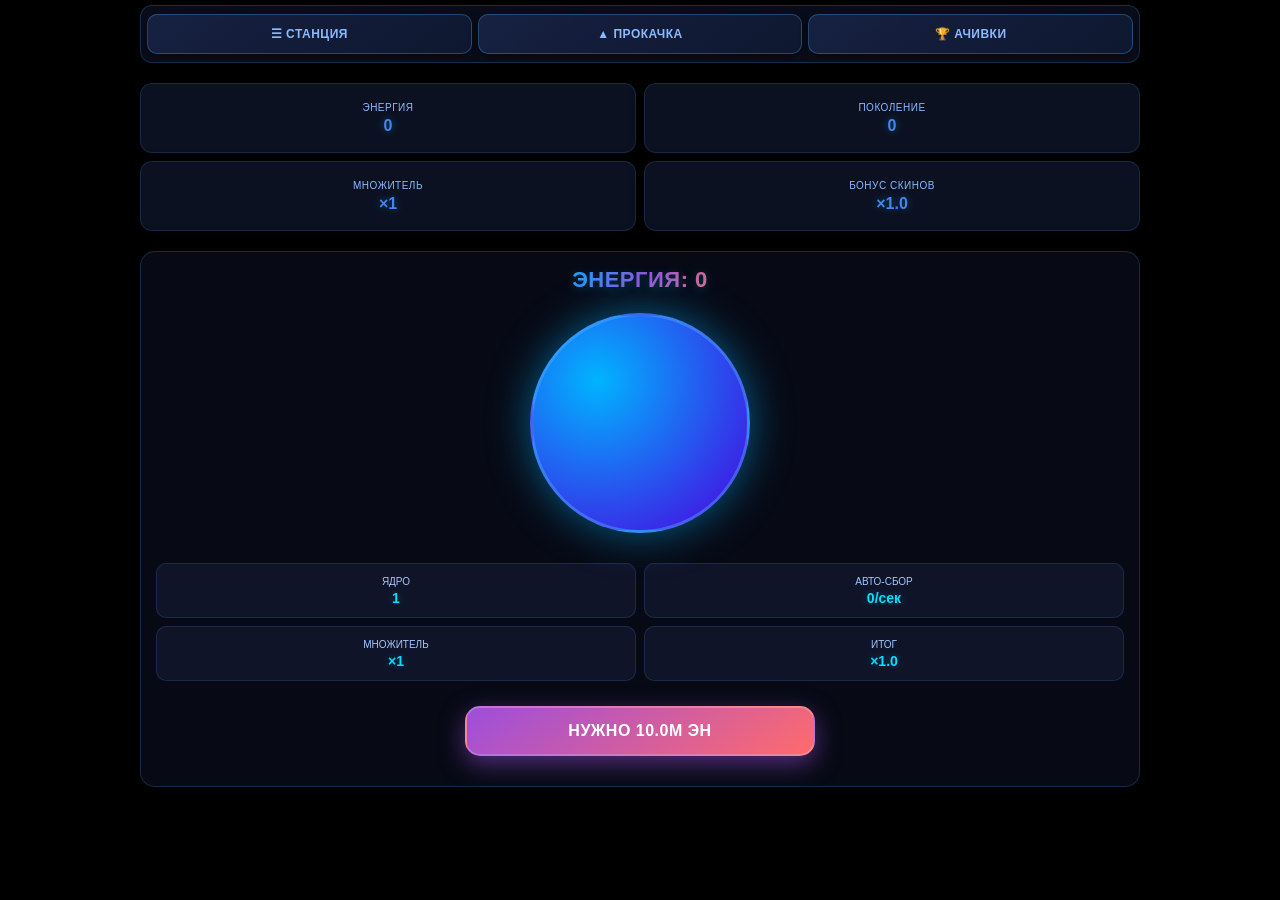
==== index.html @ 8d6eb9c8 "Add files via upload" ====
<!DOCTYPE html>
<html lang="ru">
<head>
<meta charset="UTF-8" />
<meta name="viewport" content="width=device-width, initial-scale=1.0, maximum-scale=1.0, user-scalable=no" />
<title>Let's GO</title>
<style>
*{box-sizing:border-box; -webkit-tap-highlight-color:transparent;}
body{
  margin:0;
  font-family:'Orbitron', -apple-system, BlinkMacSystemFont, 'Segoe UI', Roboto, sans-serif;
  background:#000 url('https://images.wallpaperscraft.ru/image/single/kosmos_zvezdy_tumannost_157030_3840x2400.jpg') center/cover no-repeat fixed;
  color:#fff;
  min-height:100vh;
  display:flex;
  flex-direction:column;
  align-items:center;
  padding:5px;
  transition:background-image 0.8s cubic-bezier(0.4, 0, 0.2, 1);
  overflow-x:hidden;
  touch-action:pan-y;
  font-size:13px;
}
@import url('https://fonts.googleapis.com/css2?family=Orbitron:wght@400;500;600;700;800&display=swap');

.game-container{
  width:100%;
  max-width:1000px;
  display:flex;
  flex-direction:column;
  align-items:center;
  gap:10px;
  position:relative;
  z-index:1;
}

/* Верхняя панель */
.top-bar{
  width:100%;
  display:flex;
  justify-content:space-between;
  padding:8px 3px;
  background:rgba(10,15,30,0.9);
  backdrop-filter:blur(12px);
  border-radius:12px;
  border:1px solid rgba(88, 179, 255, 0.2);
  box-shadow:0 5px 20px rgba(0,0,0,0.5);
  margin-bottom:10px;
}

.astro-btn{
  background:linear-gradient(145deg, rgba(25,35,70,0.9), rgba(15,25,50,0.9));
  border:none;
  color:#8bb9ff;
  padding:8px 15px;
  border-radius:10px;
  cursor:pointer;
  font-weight:600;
  font-size:12px;
  font-family:'Orbitron', sans-serif;
  transition:all 0.3s;
  border:1px solid rgba(88, 179, 255, 0.3);
  box-shadow:0 3px 10px rgba(0,0,0,0.4);
  letter-spacing:0.5px;
  text-transform:uppercase;
  min-height:40px;
  display:flex;
  align-items:center;
  justify-content:center;
  flex:1;
  margin:0 3px;
}

/* Статистика */
.stats-container{
  display:grid;
  grid-template-columns:repeat(2, 1fr);
  gap:8px;
  width:100%;
  margin-bottom:10px;
}

.stat-card{
  background:rgba(15,20,40,0.85);
  backdrop-filter:blur(8px);
  padding:10px;
  border-radius:12px;
  border:1px solid rgba(88, 179, 255, 0.15);
  box-shadow:0 4px 15px rgba(0,0,0,0.4);
  text-align:center;
  min-height:70px;
  display:flex;
  flex-direction:column;
  justify-content:center;
}

.stat-label{
  font-size:10px;
  color:#8bb9ff;
  margin-bottom:4px;
  text-transform:uppercase;
  letter-spacing:0.5px;
  font-weight:500;
}

.stat-value{
  font-size:16px;
  font-weight:800;
  color:#fff;
  font-family:'Orbitron', sans-serif;
  text-shadow:0 0 8px rgba(0,180,255,0.4);
  background:linear-gradient(135deg, #00b4ff, #9d4edd);
  -webkit-background-clip:text;
  -webkit-text-fill-color:transparent;
  background-clip:text;
}

/* Основной игровой блок */
.main-game-area{
  display:flex;
  flex-direction:column;
  align-items:center;
  gap:10px;
  width:100%;
  padding:15px;
  background:rgba(10,15,30,0.7);
  backdrop-filter:blur(15px);
  border-radius:15px;
  border:1px solid rgba(88, 179, 255, 0.2);
  box-shadow:0 8px 30px rgba(0,0,0,0.6);
  margin-bottom:10px;
}

.stellar-energy{
  font-size:clamp(16px, 3vw, 22px);
  font-weight:800;
  background:linear-gradient(135deg, #00b4ff, #9d4edd, #ff6b6b);
  -webkit-background-clip:text;
  -webkit-text-fill-color:transparent;
  background-clip:text;
  text-shadow:0 2px 10px rgba(0,180,255,0.3);
  font-family:'Orbitron', sans-serif;
  letter-spacing:0.5px;
  text-align:center;
  margin:0;
  padding:0 8px;
  word-break:break-word;
}

.nova-core-area{
  position:relative;
  margin:10px 0;
  width:100%;
  display:flex;
  justify-content:center;
}

.nova-core{
  width:min(60vw, 220px);
  height:min(60vw, 220px);
  border-radius:50%;
  background:radial-gradient(circle at 30% 30%, #00b4ff, #4a00e0);
  background-size:cover;
  background-position:center;
  cursor:pointer;
  transition:all 0.15s;
  border:3px solid rgba(88, 179, 255, 0.4);
  box-shadow:0 0 40px rgba(0,180,255,0.5);
  position:relative;
  animation:pulse-glow 3s infinite alternate;
}

.nova-core:active{
  transform:scale(0.95);
  animation:click-pulse 0.2s;
}

@keyframes click-pulse{
  0%{transform:scale(1);}
  50%{transform:scale(0.95);}
  100%{transform:scale(1);}
}

@keyframes pulse-glow{
  0%{box-shadow:0 0 30px rgba(0,180,255,0.5);}
  100%{box-shadow:0 0 50px rgba(157,78,221,0.6);}
}

/* Игровая информация */
.game-info{
  display:grid;
  grid-template-columns:repeat(2, 1fr);
  gap:8px;
  width:100%;
  margin-top:10px;
}

.info-item{
  background:rgba(20,25,50,0.7);
  padding:8px 12px;
  border-radius:10px;
  border:1px solid rgba(88, 179, 255, 0.15);
  text-align:center;
  min-height:55px;
  display:flex;
  flex-direction:column;
  justify-content:center;
}

.info-label{
  font-size:10px;
  color:#a0c8ff;
  margin-bottom:3px;
  white-space:nowrap;
  overflow:hidden;
  text-overflow:ellipsis;
}

.info-value{
  font-size:14px;
  font-weight:700;
  color:#00e0ff;
  font-family:'Orbitron', sans-serif;
  overflow:hidden;
  text-overflow:ellipsis;
  text-shadow:0 0 8px rgba(0,224,255,0.3);
}

/* Кнопка сингулярности */
.singularity-btn{
  background:linear-gradient(145deg, #9d4edd, #ff6b6b);
  color:white;
  border:none;
  padding:12px 20px;
  border-radius:15px;
  font-size:clamp(12px, 2.5vw, 16px);
  font-weight:800;
  cursor:pointer;
  margin:15px auto;
  display:block;
  transition:all 0.4s;
  font-family:'Orbitron', sans-serif;
  letter-spacing:0.5px;
  text-transform:uppercase;
  box-shadow:0 8px 25px rgba(157,78,221,0.5);
  border:2px solid rgba(255,255,255,0.2);
  width:100%;
  max-width:350px;
  min-height:50px;
  position:relative;
  overflow:hidden;
}

/* Панели */
.panel{
  position:fixed;
  top:-100%;
  left:0;
  width:100%;
  height:100vh;
  height:100dvh;
  background:rgba(5,10,25,0.98);
  backdrop-filter:blur(20px);
  transition:top 0.4s cubic-bezier(0.34, 1.56, 0.64, 1);
  padding:60px 10px 15px;
  overflow-y:auto;
  overflow-x:hidden;
  z-index:1000;
  -webkit-overflow-scrolling:touch;
  overscroll-behavior:contain;
}

.panel.active{
  top:0;
}

.close-panel{
  position:fixed;
  top:10px;
  right:10px;
  background:rgba(255,107,107,0.2);
  border:none;
  color:#ff6b6b;
  width:35px;
  height:35px;
  border-radius:50%;
  font-size:20px;
  cursor:pointer;
  transition:all 0.3s;
  border:2px solid rgba(255,107,107,0.3);
  z-index:1001;
  display:flex;
  align-items:center;
  justify-content:center;
}

.panel-tabs{
  display:flex;
  flex-wrap:wrap;
  gap:6px;
  margin-bottom:15px;
  padding-bottom:12px;
  border-bottom:2px solid rgba(88, 179, 255, 0.2);
  justify-content:center;
}

.tab{
  background:rgba(40,50,100,0.8);
  border:none;
  color:#a0c8ff;
  padding:8px 12px;
  border-radius:10px;
  cursor:pointer;
  font-size:11px;
  font-weight:600;
  font-family:'Orbitron', sans-serif;
  transition:all 0.3s;
  border:1px solid rgba(88, 179, 255, 0.2);
  box-shadow:0 2px 8px rgba(0,0,0,0.4);
  letter-spacing:0.5px;
  min-width:100px;
  text-align:center;
  flex:1;
  min-height:35px;
}

.tab.active{
  background:linear-gradient(145deg, #4a00e0, #8e2de2);
  color:#fff;
  box-shadow:0 4px 15px rgba(74,0,224,0.5);
  border-color:rgba(142,45,226,0.6);
}

.tab-content{
  display:none;
}

.tab-content.active{
  display:block;
}

/* Система прокачки */
.upgrades-grid{
  display:grid;
  grid-template-columns:repeat(auto-fill, minmax(140px, 1fr));
  gap:8px;
  padding:10px;
}

.upgrade-btn{
  background:linear-gradient(145deg, rgba(30,40,80,0.9), rgba(20,30,60,0.9));
  border:2px solid rgba(88, 179, 255, 0.25);
  border-radius:12px;
  padding:12px;
  color:#b3d4ff;
  font-family:'Orbitron', sans-serif;
  font-size:11px;
  font-weight:600;
  cursor:pointer;
  transition:all 0.3s;
  box-shadow:0 4px 15px rgba(0,0,0,0.5);
  display:flex;
  flex-direction:column;
  align-items:center;
  gap:4px;
  min-height:90px;
}

.upgrade-value{
  font-size:14px;
  font-weight:800;
  color:#00e0ff;
  text-shadow:0 0 8px rgba(0,224,255,0.4);
}

.upgrade-price{
  font-size:10px;
  color:#ffd166;
  background:rgba(0,0,0,0.3);
  padding:3px 8px;
  border-radius:12px;
  border:1px solid rgba(255,209,102,0.3);
  text-align:center;
  width:100%;
}

.upgrade-name{
  font-size:9px;
  opacity:0.8;
  text-align:center;
  line-height:1.2;
}

/* Магазин */
.shop-tabs{
  display:flex;
  gap:6px;
  margin-bottom:15px;
  justify-content:center;
  flex-wrap:wrap;
}

.shop-tab{
  background:rgba(40,30,80,0.8);
  border:none;
  color:#d1a5ff;
  padding:8px 15px;
  border-radius:10px;
  cursor:pointer;
  font-size:11px;
  font-weight:600;
  transition:all 0.3s;
  border:2px solid rgba(157,78,221,0.3);
  min-width:110px;
  text-align:center;
}

.shop-tab.active{
  background:linear-gradient(145deg, #9d4edd, #8e2de2);
  color:#fff;
  border-color:rgba(157,78,221,0.7);
}

.shop-tab-content{
  display:none;
}

.shop-tab-content.active{
  display:block;
}

.shop-container{
  display:grid;
  grid-template-columns:repeat(auto-fill, minmax(140px, 1fr));
  gap:10px;
  padding:10px;
}

/* Карточки скинов - ИСПРАВЛЕНО */
.skin-card{
  background:linear-gradient(145deg, rgba(25,20,50,0.9), rgba(15,10,30,0.9));
  border-radius:12px;
  overflow:hidden;
  transition:all 0.3s;
  border:2px solid rgba(157,78,221,0.3);
  box-shadow:0 4px 15px rgba(0,0,0,0.5);
  position:relative;
  cursor:pointer;
  min-height:150px;
}

.skin-card.owned{
  border:2px solid #4caf50;
  box-shadow:0 0 20px rgba(76,175,80,0.4);
}

.skin-card.available{
  border-color:rgba(0,180,255,0.6);
}

.skin-image{
  width:100%;
  height:85px;
  object-fit:cover;
  border-bottom:2px solid rgba(157,78,221,0.3);
}

.skin-info{
  padding:8px;
  text-align:center;
}

.skin-name{
  font-size:10px;
  font-weight:600;
  color:#e0c3ff;
  margin-bottom:6px;
  min-height:28px;
  display:flex;
  align-items:center;
  justify-content:center;
  line-height:1.2;
}

.skin-price{
  font-size:11px;
  font-weight:bold;
  color:#ffd166;
  background:rgba(0,0,0,0.4);
  padding:4px 10px;
  border-radius:12px;
  display:inline-block;
  border:1px solid rgba(255,209,102,0.3);
}

.skin-owned-badge{
  position:absolute;
  top:6px;
  right:6px;
  background:#4caf50;
  color:white;
  padding:3px 6px;
  border-radius:10px;
  font-size:9px;
  font-weight:bold;
  z-index:2;
}

/* Панель музыки - в меню */
.music-panel{
  background:linear-gradient(145deg, rgba(30,20,70,0.9), rgba(20,15,50,0.9));
  border-radius:20px;
  padding:25px;
  margin:20px auto;
  max-width:500px;
  border:2px solid rgba(88,179,255,0.4);
  box-shadow:0 10px 30px rgba(0,0,0,0.7);
  text-align:center;
}

.music-title{
  font-size:20px;
  font-weight:700;
  background:linear-gradient(135deg, #8bb9ff, #9d4edd);
  -webkit-background-clip:text;
  -webkit-text-fill-color:transparent;
  background-clip:text;
  margin-bottom:20px;
  letter-spacing:1px;
}

.volume-slider{
  width:100%;
  margin:20px 0;
  -webkit-appearance:none;
  background:rgba(0,0,0,0.5);
  height:8px;
  border-radius:4px;
  outline:none;
}

.volume-slider::-webkit-slider-thumb{
  -webkit-appearance:none;
  width:22px;
  height:22px;
  background:#00e0ff;
  border-radius:50%;
  cursor:pointer;
  box-shadow:0 0 15px #00e0ff;
  border:2px solid white;
  transition:0.2s;
}

.volume-slider::-webkit-slider-thumb:hover{
  transform:scale(1.2);
}

.music-controls{
  display:flex;
  gap:12px;
  justify-content:center;
  margin-top:20px;
  flex-wrap:wrap;
}

.music-btn{
  background:rgba(30,40,80,0.9);
  border:none;
  color:white;
  padding:12px 20px;
  border-radius:12px;
  cursor:pointer;
  font-size:13px;
  font-weight:600;
  border:1px solid rgba(255,255,255,0.2);
  transition:0.3s;
  min-width:100px;
}

.music-btn:hover{
  background:#4a00e0;
  transform:translateY(-2px);
  box-shadow:0 5px 15px rgba(74,0,224,0.4);
}

.music-btn.active{
  background:#4caf50;
  box-shadow:0 0 20px rgba(76,175,80,0.5);
}

.current-track{
  color:#a0c8ff;
  font-size:13px;
  margin:15px 0;
  padding:10px;
  background:rgba(0,0,0,0.3);
  border-radius:10px;
}

/* Система ачивок */
.achievements-grid{
  display:grid;
  grid-template-columns:repeat(auto-fill, minmax(150px, 1fr));
  gap:10px;
  padding:10px;
}

.achievement-card{
  background:linear-gradient(145deg, rgba(30,25,60,0.9), rgba(20,15,40,0.9));
  border-radius:12px;
  padding:12px;
  border:2px solid rgba(255,193,7,0.3);
  box-shadow:0 4px 15px rgba(0,0,0,0.5);
  text-align:center;
  position:relative;
  min-height:140px;
}

.achievement-card.unlocked{
  border-color:#ffc107;
  box-shadow:0 0 15px rgba(255,193,7,0.3);
}

.achievement-icon{
  font-size:24px;
  margin-bottom:8px;
  color:#ffc107;
}

.achievement-name{
  font-size:12px;
  font-weight:600;
  color:#ffd166;
  margin-bottom:6px;
}

.achievement-desc{
  font-size:10px;
  color:#b3a8ff;
  margin-bottom:8px;
  line-height:1.3;
}

.achievement-reward{
  font-size:10px;
  color:#81c784;
  font-weight:bold;
  background:rgba(27,50,43,0.5);
  padding:4px 8px;
  border-radius:8px;
  display:inline-block;
}

.achievement-progress{
  width:100%;
  height:4px;
  background:rgba(255,255,255,0.1);
  border-radius:2px;
  margin-top:8px;
  overflow:hidden;
}

.achievement-progress-bar{
  height:100%;
  background:linear-gradient(90deg, #4caf50, #81c784);
  border-radius:2px;
  transition:width 0.5s;
}

/* Меню */
.menu-content{
  max-width:600px;
  margin:0 auto;
  padding:15px;
  text-align:center;
}

.creator-signature{
  font-size:clamp(24px, 5vw, 32px);
  font-weight:900;
  background:linear-gradient(135deg, #00b4ff, #9d4edd, #ff6b6b);
  -webkit-background-clip:text;
  -webkit-text-fill-color:transparent;
  background-clip:text;
  margin-bottom:30px;
  text-shadow:0 0 20px rgba(0,180,255,0.3);
  line-height:1.2;
}

.code-input-container{
  background:rgba(25,35,70,0.8);
  padding:20px;
  border-radius:20px;
  border:2px solid rgba(88, 179, 255, 0.3);
  margin:20px 0;
  box-shadow:0 8px 25px rgba(0,0,0,0.6);
}

.stellar-code-input{
  width:100%;
  padding:12px;
  margin-bottom:15px;
  background:rgba(10,20,40,0.9);
  border:2px solid #00b4ff;
  border-radius:10px;
  color:white;
  font-size:14px;
  font-family:'Orbitron', sans-serif;
  text-align:center;
  letter-spacing:1px;
  transition:all 0.3s;
  min-height:45px;
}

.stellar-code-input:focus{
  outline:none;
  border-color:#9d4edd;
  box-shadow:0 0 20px rgba(157,78,221,0.5);
}

.stellar-activate-btn{
  width:100%;
  padding:14px;
  background:linear-gradient(145deg, #00b4ff, #4a00e0);
  color:white;
  border:none;
  border-radius:10px;
  font-weight:800;
  font-size:14px;
  cursor:pointer;
  transition:all 0.4s;
  font-family:'Orbitron', sans-serif;
  letter-spacing:1px;
  text-transform:uppercase;
  min-height:50px;
}

.stellar-activate-btn:hover{
  transform:translateY(-2px);
  box-shadow:0 10px 25px rgba(0,180,255,0.5);
}

.discord-link{
  display:inline-flex;
  align-items:center;
  justify-content:center;
  gap:10px;
  background:linear-gradient(145deg, #5865F2, #4752c4);
  color:white;
  padding:14px 25px;
  border-radius:15px;
  text-decoration:none;
  font-weight:800;
  font-size:14px;
  margin-top:20px;
  transition:all 0.4s;
  width:100%;
  max-width:300px;
}

.discord-link:hover{
  transform:translateY(-2px) scale(1.02);
  box-shadow:0 10px 30px rgba(88,101,242,0.5);
}

.stellar-message{
  color:#00e0ff;
  font-size:14px;
  margin-top:15px;
  display:none;
  font-weight:600;
  text-shadow:0 0 15px rgba(0,224,255,0.5);
}

/* Эффекты */
.quantum-flare{
  position:absolute;
  font-weight:800;
  font-size:16px;
  animation:quantum-float 1s cubic-bezier(0.4, 0, 0.2, 1) forwards;
  pointer-events:none;
  text-shadow:0 0 15px currentColor;
  font-family:'Orbitron', sans-serif;
  z-index:100;
}

@keyframes quantum-float{
  0%{opacity:1;transform:translateY(0) scale(1);}
  100%{opacity:0;transform:translateY(-50px) scale(0.8);}
}

/* Адаптивность */
@media (max-width: 480px){
  .stats-container{grid-template-columns:1fr;}
  .game-info{grid-template-columns:1fr;}
  .upgrades-grid{grid-template-columns:1fr;}
  .shop-container{grid-template-columns:1fr;}
  .achievements-grid{grid-template-columns:1fr;}
  .music-controls{flex-direction:column;}
  .music-btn{width:100%;}
}
</style>
</head>
<body>

<div class="game-container">
  <!-- Верхняя панель -->
  <div class="top-bar">
    <button class="astro-btn" onclick="toggleStellarMenu()">☰ СТАНЦИЯ</button>
    <button class="astro-btn" onclick="toggleQuantumUpgrades()">▲ ПРОКАЧКА</button>
    <button class="astro-btn" onclick="toggleAchievements()">🏆 АЧИВКИ</button>
  </div>

  <!-- Статистика -->
  <div class="stats-container">
    <div class="stat-card">
      <div class="stat-label">ЭНЕРГИЯ</div>
      <div class="stat-value" id="stellarEnergy">0</div>
    </div>
    <div class="stat-card">
      <div class="stat-label">ПОКОЛЕНИЕ</div>
      <div class="stat-value" id="quantumGeneration">0</div>
    </div>
    <div class="stat-card">
      <div class="stat-label">МНОЖИТЕЛЬ</div>
      <div class="stat-value" id="singularityMulti">×1</div>
    </div>
    <div class="stat-card">
      <div class="stat-label">БОНУС СКИНОВ</div>
      <div class="stat-value" id="skinBonusDisplay">×1.00</div>
    </div>
  </div>

  <!-- Основной игровой блок -->
  <div class="main-game-area">
    <div class="stellar-energy">ЭНЕРГИЯ: <span id="energyDisplay">0</span></div>
    
    <div class="nova-core-area">
      <div class="nova-core" id="novaCore"></div>
    </div>
    
    <div class="game-info">
      <div class="info-item">
        <div class="info-label">ЯДРО</div>
        <div class="info-value" id="corePower">1</div>
      </div>
      <div class="info-item">
        <div class="info-label">АВТО-СБОР</div>
        <div class="info-value" id="autoHarvest">0/сек</div>
      </div>
      <div class="info-item">
        <div class="info-label">МНОЖИТЕЛЬ</div>
        <div class="info-value" id="quantumMulti">×1</div>
      </div>
      <div class="info-item">
        <div class="info-label">ИТОГ</div>
        <div class="info-value" id="totalOutput">×1</div>
      </div>
    </div>
    
    <button class="singularity-btn" id="singularityBtn" onclick="quantumSingularity()">
      СИНГУЛЯРНОСТЬ
    </button>
  </div>
</div>

<!-- Панель меню - БЕЗ ПОДСКАЗОК ПО КОДАМ -->
<div class="panel" id="stellarMenu">
  <button class="close-panel" onclick="toggleStellarMenu()">×</button>
  <div class="menu-content">
    <div class="creator-signature">Let's GO</div>
    
    <!-- МУЗЫКА ИЗ ПАПКИ MUSIC -->
    <div class="music-panel">
      <div class="music-title">🎵 КОСМИЧЕСКАЯ МУЗЫКА</div>
      
      <div style="color:#8bb9ff; margin-bottom:15px; font-size:14px;">ГРОМКОСТЬ</div>
      <input type="range" class="volume-slider" id="volumeSlider" min="0" max="100" value="70">
      
      <div class="current-track" id="currentTrackName">
        🎧 ТРЕК НЕ ВЫБРАН
      </div>
      
      <div class="music-controls">
        <button class="music-btn" onclick="selectMusicTrack(0)">🎵 ТРЕК 1</button>
        <button class="music-btn" onclick="selectMusicTrack(1)">🎵 ТРЕК 2</button>
        <button class="music-btn" onclick="selectMusicTrack(2)">🎵 ТРЕК 3</button>
      </div>
      
      <div class="music-controls">
        <button class="music-btn" onclick="toggleMusic()">⏯️ СТАРТ/ПАУЗА</button>
        <button class="music-btn" onclick="stopMusic()">⏹️ СТОП</button>
      </div>
      
      <div style="margin-top:20px; color:#a0c8ff; font-size:11px;">
        🎧 СТАТУС: <span id="musicOwnedStatus">❌ НЕТ ДОСТУПА</span>
      </div>
      <div id="musicPurchaseBtnContainer" style="margin-top:15px;"></div>
    </div>
    
    <div class="code-input-container">
      <input type="text" class="stellar-code-input" id="stellarCode" placeholder="ВВЕДИТЕ КОД" inputmode="text">
      <button class="stellar-activate-btn" onclick="activateStellarCode()">АКТИВИРОВАТЬ</button>
      <div class="stellar-message" id="stellarMessage"></div>
    </div>
    
    <a href="https://discord.gg/8d2RQHvGhH" target="_blank" class="discord-link">
      <span>🛸</span> DISCORD
    </a>
  </div>
</div>

<!-- Панель прокачки -->
<div class="panel" id="quantumUpgrades">
  <button class="close-panel" onclick="toggleQuantumUpgrades()">×</button>
  
  <div class="panel-tabs">
    <button class="tab active" onclick="openTab('clickTab',this)">⚡ ЯДРО</button>
    <button class="tab" onclick="openTab('autoTab',this)">🌀 АВТО</button>
    <button class="tab" onclick="openTab('multiTab',this)">♾️ МНОЖ</button>
    <button class="tab" onclick="openTab('criticalTab',this)">💥 КРИТ</button>
    <button class="tab" onclick="openTab('energyTab',this)">⚡ ЭНЕРГИЯ</button>
    <button class="tab" onclick="openTab('bonusTab',this)">✨ БОНУС</button>
    <button class="tab" onclick="openTab('shopTab',this)">🛒 МАГАЗИН</button>
  </div>

  <div id="clickTab" class="tab-content active">
    <div class="upgrades-grid" id="clickUpgradesGrid"></div>
  </div>
  
  <div id="autoTab" class="tab-content">
    <div class="upgrades-grid" id="autoUpgradesGrid"></div>
  </div>
  
  <div id="multiTab" class="tab-content">
    <div class="upgrades-grid" id="multiplierGrid"></div>
  </div>
  
  <div id="criticalTab" class="tab-content">
    <div class="upgrades-grid" id="criticalUpgradesGrid"></div>
  </div>
  
  <div id="energyTab" class="tab-content">
    <div class="upgrades-grid" id="energyUpgradesGrid"></div>
  </div>
  
  <div id="bonusTab" class="tab-content">
    <div class="upgrades-grid" id="bonusUpgradesGrid"></div>
  </div>
  
  <div id="shopTab" class="tab-content">
    <div class="shop-tabs">
      <button class="shop-tab active" onclick="openShopTab('skinsTab',this)">🌌 СКИНЫ</button>
      <button class="shop-tab" onclick="openShopTab('backgroundsTab',this)">✨ ФОНЫ</button>
      <button class="shop-tab" onclick="openShopTab('specialSkinsTab',this)">⭐ ЭКСКЛЮЗИВ</button>
    </div>
    
    <div id="skinsTab" class="shop-tab-content active">
      <div class="shop-container" id="skinsGrid"></div>
    </div>
    
    <div id="backgroundsTab" class="shop-tab-content">
      <div class="shop-container" id="backgroundsGrid"></div>
    </div>
    
    <div id="specialSkinsTab" class="shop-tab-content">
      <div class="shop-container" id="specialSkinsGrid"></div>
    </div>
  </div>
</div>

<!-- Панель ачивок -->
<div class="panel" id="achievementsPanel">
  <button class="close-panel" onclick="toggleAchievements()">×</button>
  
  <div style="text-align:center; margin-bottom:30px;">
    <div style="font-size:28px; font-weight:800; background:linear-gradient(135deg, #ffc107, #ff9800); -webkit-background-clip:text; -webkit-text-fill-color:transparent; margin-bottom:10px;">
      🏆 ДОСТИЖЕНИЯ
    </div>
    <div style="margin-top:20px; display:flex; justify-content:center; gap:20px;">
      <div style="background:rgba(255,193,7,0.1); padding:10px 20px; border-radius:15px; border:1px solid rgba(255,193,7,0.3);">
        <div style="font-size:12px; color:#ffd166;">ОТКРЫТО</div>
        <div style="font-size:24px; font-weight:bold; color:#ffc107;" id="achievementsUnlocked">0/35</div>
      </div>
      <div style="background:rgba(0,180,255,0.1); padding:10px 20px; border-radius:15px; border:1px solid rgba(0,180,255,0.3);">
        <div style="font-size:12px; color:#8bb9ff;">БОНУС</div>
        <div style="font-size:24px; font-weight:bold; color:#00b4ff;" id="achievementsBonus">×1.00</div>
      </div>
    </div>
  </div>
  
  <div class="achievements-grid" id="achievementsGrid"></div>
</div>

<script>
// === НАЗВАНИЕ САЙТА: Let's GO ===

// === КОСМИЧЕСКИЕ ПЕРЕМЕННЫЕ ===
let stellarEnergy = 0;
let corePower = 1;
let autoHarvest = 0;
let quantumMulti = 1;
let quantumGeneration = 0;
let singularityMulti = 1;
let skinBonusMulti = 1;
let isMobile = /iPhone|iPad|iPod|Android/i.test(navigator.userAgent);
let totalClicks = 0;
let totalAutoEarned = 0;
let totalTimePlayed = 0;
let highestEnergy = 0;
let skinsPurchased = 0;
let backgroundsPurchased = 0;
let consecutiveClicks = 0;
let lastClickTime = 0;
let specialSkinsPurchased = 0;

// === НОВЫЕ ПЕРЕМЕННЫЕ ===
let criticalChance = 0;
let criticalMultiplier = 1;
let energyRegen = 0;
let clickCombo = 1;
let passiveIncome = 0;
let luckMultiplier = 1;
let rebirthBonus = 0;

// === СЕКРЕТНЫЕ КОДЫ - БЕЗ ПОДСКАЗОК ===
let secretCodes = {
  '1324': { used: false },
  'XaR03': { used: false },
  'free2026': { used: false },
  'GALAXY2026': { used: false },
  'VOID': { used: false },
  'COSMIC': { used: false },
  'NEBULA': { used: false },
  'QUASAR': { used: false }
};

// === ПРОГРЕССИВНАЯ СТОИМОСТЬ REBIRTH ===
function getRebirthCost() {
  return 10000000 * Math.pow(2, quantumGeneration);
}

// === РАСШИРЕННЫЕ МАССИВЫ ПРОКАЧКИ ===
const clickUpgrades = [
  {power:1, price:20, name:"Базовый импульс"},
  {power:5, price:100, name:"Протонный всплеск"},
  {power:10, price:200, name:"Нейтронная волна"},
  {power:25, price:500, name:"Плазменный выброс"},
  {power:50, price:1000, name:"Гравитационный удар"},
  {power:100, price:2000, name:"Сингулярный взрыв"},
  {power:1200, price:24000, name:"Чёрная дыра"},
  {power:4500, price:90000, name:"Квазар"},
  {power:8494, price:169880, name:"Галактический кластер"},
  {power:24000, price:480000, name:"Тёмная материя"},
  {power:70000, price:1400000, name:"Космическая струна"},
  {power:1000000, price:20000000, name:"Большой взрыв"},
  {power:5000000, price:100000000, name:"Мультивселенная I"},
  {power:25000000, price:500000000, name:"Мультивселенная II"},
  {power:100000000, price:2000000000, name:"Мультивселенная III"},
  {power:500000000, price:10000000000, name:"Мультивселенная IV"},
  {power:2500000000, price:50000000000, name:"Мультивселенная V"},
  {power:10000000000, price:200000000000, name:"Мультивселенная VI"},
  {power:50000000000, price:1000000000000, name:"Мультивселенная VII"},
  {power:100000000000, price:2000000000000, name:"Абсолют"}
];

const autoUpgrades = [
  {power:1, price:30, name:"Солнечный парус"},
  {power:5, price:150, name:"Ионный двигатель"},
  {power:10, price:300, name:"Варп-двигатель"},
  {power:20, price:600, name:"Квантовый двигатель"},
  {power:25, price:750, name:"Гравитационный парус"},
  {power:35, price:1050, name:"Термоядерный реактор"},
  {power:50, price:1500, name:"Звёздный двигатель"},
  {power:80, price:2400, name:"Червоточина"},
  {power:230, price:6900, name:"Гипердвигатель"},
  {power:900, price:27000, name:"Пространственный скачок"},
  {power:2300, price:69000, name:"Временная петля"},
  {power:9000, price:270000, name:"Космический портал"},
  {power:14000, price:420000, name:"Мультиверсальный мост"},
  {power:40900, price:1227000, name:"Сингулярный двигатель"},
  {power:100000, price:3000000, name:"Абсолютный двигатель"},
  {power:500000, price:15000000, name:"Галактический сборщик"},
  {power:2500000, price:75000000, name:"Туманный коллектор"},
  {power:10000000, price:300000000, name:"Звёздный жнец"},
  {power:50000000, price:1500000000, name:"Космический пожиратель"},
  {power:250000000, price:7500000000, name:"Черная дыра"},
  {power:1000000000, price:30000000000, name:"Квазар"},
  {power:5000000000, price:150000000000, name:"Пульсар"},
  {power:25000000000, price:750000000000, name:"Мультивселенная"},
  {power:100000000000, price:3000000000000, name:"Великий сбор"},
  {power:500000000000, price:15000000000000, name:"Абсолютный сбор"}
];

const multiplierUpgrades = [
  {value:1.2, basePrice:1000, name:"×1.2"},
  {value:2, basePrice:5000, name:"×2"},
  {value:5, basePrice:25000, name:"×5"},
  {value:20, basePrice:100000, name:"×20"},
  {value:100, basePrice:500000, name:"×100"},
  {value:500, basePrice:2500000, name:"×500"},
  {value:2500, basePrice:12500000, name:"×2500"},
  {value:10000, basePrice:62500000, name:"×10000"},
  {value:100000, basePrice:312500000, name:"×100000"},
  {value:1000000, basePrice:1562500000, name:"×1000000"}
];
let multiplierPurchases = [0,0,0,0,0,0,0,0,0,0];

function getMultiplierPrice(index) {
  return multiplierUpgrades[index].basePrice * Math.pow(2, multiplierPurchases[index]);
}

const criticalUpgrades = [
  {chance:1, multiplier:2, price:5000, name:"Базовый крит"},
  {chance:2, multiplier:2, price:25000, name:"Улучшенный крит"},
  {chance:3, multiplier:3, price:100000, name:"Мощный крит"},
  {chance:5, multiplier:3, price:500000, name:"Смертельный крит"},
  {chance:8, multiplier:4, price:2500000, name:"Сингулярный крит"},
  {chance:12, multiplier:5, price:12500000, name:"Квантовый крит"},
  {chance:18, multiplier:6, price:62500000, name:"Галактический крит"},
  {chance:25, multiplier:8, price:312500000, name:"Мультиверсальный крит"},
  {chance:35, multiplier:10, price:1562500000, name:"Абсолютный крит"},
  {chance:50, multiplier:15, price:7812500000, name:"Божественный крит"}
];

const energyUpgrades = [
  {regen:1, price:2000, name:"Солнечная батарея"},
  {regen:2, price:10000, name:"Термоядерный реактор"},
  {regen:5, price:50000, name:"Квантовый накопитель"},
  {regen:10, price:250000, name:"Звёздный генератор"},
  {regen:25, price:1250000, name:"Плазменный сердечник"},
  {regen:50, price:6250000, name:"Галактический реактор"},
  {regen:100, price:31250000, name:"Сингулярный двигатель"},
  {regen:250, price:156250000, name:"Черная дыра"},
  {regen:500, price:781250000, name:"Квазар"},
  {regen:1000, price:3906250000, name:"Большой взрыв"}
];

const bonusUpgrades = [
  {type:'combo', value:0.1, price:10000, name:"Комбо-таймер"},
  {type:'luck', value:0.1, price:50000, name:"Удача"},
  {type:'passive', value:0.5, price:250000, name:"Пассивный доход"},
  {type:'rebirth', value:0.1, price:1000000, name:"Бонус перерождения"},
  {type:'combo', value:0.2, price:5000000, name:"Супер-комбо"},
  {type:'luck', value:0.2, price:25000000, name:"Удача II"},
  {type:'passive', value:1, price:125000000, name:"Пассивный доход II"},
  {type:'rebirth', value:0.2, price:625000000, name:"Бонус перерождения II"},
  {type:'combo', value:0.5, price:3125000000, name:"Комбо-легенда"},
  {type:'luck', value:0.5, price:15625000000, name:"Удача III"}
];

// === СКИНЫ - ИСПРАВЛЕНЫ И ДОБАВЛЕНЫ НОВЫЕ ===
const originalSkins = [
  {name:'Туманность Андромеды',price:500,url:'https://wallpaper.forfun.com/fetch/8d/8dbdaf8bd40e873ddb331cad3c246db3.jpeg'},
  {name:'Облако Сингулярности',price:1200,url:'https://media.istockphoto.com/id/1498666644/ru/%D1%84%D0%BE%D1%82%D0%BE/%D0%BE%D0%B1%D0%BB%D0%B0%D0%BA%D0%B0-%D1%87%D0%B5%D1%80%D0%BD%D0%BE%D0%B9-%D0%B4%D1%8B%D1%80%D1%8B-%D0%B2%D1%8B%D1%81%D0%BE%D0%BA%D0%BE%D0%BA%D0%B0%D1%87%D0%B5%D1%81%D1%82%D0%B2%D0%B5%D0%BD%D0%BD%D1%8B%D0%B9-%D1%80%D0%B5%D0%BD%D0%B4%D0%B5%D1%80%D0%B8%D0%BD%D0%B3.jpg'},
  {name:'Квантовый Разлом',price:2500,url:'https://encrypted-tbn0.gstatic.com/images?q=tbn:ANd9GcS0TgYQy6Kacnqz2eG4Kzpb5s3Ih73QeAYi8Q&s'},
  {name:'Эхо Вселенной',price:4000,url:'https://images.steamusercontent.com/ugc/1675869057985981771/EC21624F70B718E5406F4748BD3DFC1EE4309CB7/'},
  {name:'Череп Пустоты',price:8000,url:'https://img.freepik.com/premium-vector/illustration-white-skull-black-background-skull-tattoos-illustration-scarf_15870-787.jpg'},
  {name:'Крик Бездны',price:12000,url:'https://img.freepik.com/premium-vector/screaming-skull-vector-black-background_248052-86.jpg'},
  {name:'Тетрадь Смерти',price:20000,url:'https://img.goodfon.ru/wallpaper/big/c/e3/death-note-tetrad-smerti-2436.webp'},
  {name:'Астральный Символ',price:35000,url:'https://i.pinimg.com/736x/b9/30/ba/b930ba00009244ce23891e5c42e699e9.jpg'},
  {name:'Галактический Разряд',price:80000,url:'https://klike.net/uploads/posts/2022-07/1657778940_37.jpg'},
  {name:'Молниеносный Импульс',price:100000,url:'https://zefirka.club/uploads/posts/2023-01/thumbs/1673691446_24-zefirka-club-p-molniya-makvin-na-avu-35.jpg'},
  {name:'Красный Гигант',price:150000,url:'https://cdn.pixabay.com/photo/2017/01/18/16/46/hollywood-1990326_1280.jpg'},
  {name:'Голубой Сверхгигант',price:300000,url:'https://cdn.pixabay.com/photo/2011/12/14/12/21/orion-nebula-11107_1280.jpg'},
  {name:'Пульсар',price:500000,url:'https://cdn.pixabay.com/photo/2017/08/30/01/05/milky-way-2695569_1280.jpg'},
  {name:'Магнетар',price:750000,url:'https://cdn.pixabay.com/photo/2016/11/29/05/45/astronomy-1867616_1280.jpg'},
  {name:'Квазар',price:1000000,url:'https://cdn.pixabay.com/photo/2017/09/12/11/56/universe-2742113_1280.jpg'}
];

const specialSkins = [
  {name:'Пламя Феникса',price:250000,url:'https://cdn.pixabay.com/photo/2016/11/29/05/45/astronomy-1867616_1280.jpg'},
  {name:'Ледяной Кристалл',price:500000,url:'https://cdn.pixabay.com/photo/2017/08/30/01/05/milky-way-2695569_1280.jpg'},
  {name:'Золотая Галактика',price:1000000,url:'https://cdn.pixabay.com/photo/2016/10/20/18/35/earth-1756274_1280.jpg'},
  {name:'Кровавая Луна',price:2500000,url:'https://cdn.pixabay.com/photo/2011/12/14/12/21/orion-nebula-11107_1280.jpg'},
  {name:'Божественный Щит',price:10000000,url:'https://cdn.pixabay.com/photo/2017/09/12/11/56/universe-2742113_1280.jpg'},
  {name:'Сверхновая',price:25000000,url:'https://cdn.pixabay.com/photo/2016/11/22/23/44/buildings-1851246_1280.jpg'},
  {name:'Космический Феникс',price:50000000,url:'https://cdn.pixabay.com/photo/2017/02/09/17/15/abstract-2049565_1280.jpg'},
  {name:'Реформати Легенда',price:100000000,url:'https://cdn.pixabay.com/photo/2018/04/25/09/26/eclipse-3348889_1280.jpg'},
  {name:'Туманность Ориона',price:150000000,url:'https://cdn.pixabay.com/photo/2017/01/18/16/46/hollywood-1990326_1280.jpg'},
  {name:'Андромеда',price:200000000,url:'https://cdn.pixabay.com/photo/2016/10/20/18/35/earth-1756274_1280.jpg'},
  {name:'Млечный Путь',price:250000000,url:'https://cdn.pixabay.com/photo/2017/08/30/01/05/milky-way-2695569_1280.jpg'},
  {name:'Черная Дыра',price:500000000,url:'https://cdn.pixabay.com/photo/2017/09/12/11/56/universe-2742113_1280.jpg'}
];

// === ФОНЫ - ИСПРАВЛЕНЫ И ДОБАВЛЕНЫ НОВЫЕ ===
const backgrounds = [
  {name:'Глубокий Космос',price:800,url:'https://images.wallpaperscraft.ru/image/single/kosmos_zvezdy_tumannost_157030_3840x2400.jpg'},
  {name:'Сингулярность',price:2000,url:'https://server.wallpaperalchemy.com/storage/wallpapers/91/4k-black-hole-minimalistic-wallpaper.png'},
  {name:'Планета Земля',price:3500,url:'https://img3.akspic.ru/crops/1/9/9/5/25991/25991-zemlya-atmosfera-kosmos-prostranstvo-vselennaya-3840x2160.jpg'},
  {name:'Галактический Вихрь',price:5000,url:'https://wallpaper.forfun.com/fetch/60/604f6358cd0a4b83989516f724ed8bea.jpeg'},
  {name:'Туманность Ориона',price:7500,url:'https://images.alphacoders.com/135/1354208.jpeg'},
  {name:'Ледяная Планета',price:10000,url:'https://abrakadabra.fun/uploads/posts/2021-12/1640668539_5-abrakadabra-fun-p-oboi-na-rabochii-stol-planeta-6.png'},
  {name:'Космический Океан',price:15000,url:'https://images.wallpapershq.com/wallpapers/1284/wallpaper_1284_3840x2160.jpg'},
  {name:'Аниме Пейзаж',price:20000,url:'https://sotni.ru/wp-content/uploads/2023/08/anime-peizazh-375.webp'},
  {name:'Аниме Закат',price:25000,url:'https://abrakadabra.fun/uploads/posts/2022-02/1643978194_2-abrakadabra-fun-p-fon-dlya-prevyu-anime-2.jpg'},
  {name:'Тёмный Лес',price:30000,url:'https://img2.akspic.ru/crops/1/1/7/7/97711/97711-les-chernyj_les-priroda-derevo-solnechnyj_svet-3840x2160.jpg'},
  {name:'Красная Туманность',price:40000,url:'https://cdn.pixabay.com/photo/2016/11/29/05/45/astronomy-1867616_1280.jpg'},
  {name:'Синяя Галактика',price:50000,url:'https://cdn.pixabay.com/photo/2017/08/30/01/05/milky-way-2695569_1280.jpg'},
  {name:'Фиолетовый Космос',price:60000,url:'https://cdn.pixabay.com/photo/2016/10/20/18/35/earth-1756274_1280.jpg'},
  {name:'Золотая Туманность',price:80000,url:'https://cdn.pixabay.com/photo/2011/12/14/12/21/orion-nebula-11107_1280.jpg'},
  {name:'Розовая Галактика',price:100000,url:'https://cdn.pixabay.com/photo/2017/09/12/11/56/universe-2742113_1280.jpg'},
  {name:'Изумрудный Космос',price:150000,url:'https://cdn.pixabay.com/photo/2017/01/18/16/46/hollywood-1990326_1280.jpg'},
  {name:'Сапфировая Туманность',price:200000,url:'https://cdn.pixabay.com/photo/2016/11/22/23/44/buildings-1851246_1280.jpg'},
  {name:'Алмазная Галактика',price:300000,url:'https://cdn.pixabay.com/photo/2017/02/09/17/15/abstract-2049565_1280.jpg'},
  {name:'Космический Взрыв',price:500000,url:'https://cdn.pixabay.com/photo/2018/04/25/09/26/eclipse-3348889_1280.jpg'},
  {name:'Рождение Звезды',price:1000000,url:'https://cdn.pixabay.com/photo/2016/11/29/05/45/astronomy-1867616_1280.jpg'}
];

// === АЧИВКИ ===
const achievements = [
  {id:'first_click', name:'Первый шаг', desc:'Совершите первый клик', icon:'👣', condition:()=>totalClicks>=1, reward:{energy:100}, progress:()=>Math.min(totalClicks,1)},
  {id:'click_master', name:'Мастер клика', desc:'100 кликов', icon:'⚡', condition:()=>totalClicks>=100, reward:{multiplier:1.1}, progress:()=>Math.min(totalClicks/100,1)},
  {id:'click_god', name:'Бог клика', desc:'10,000 кликов', icon:'👑', condition:()=>totalClicks>=10000, reward:{multiplier:1.2}, progress:()=>Math.min(totalClicks/10000,1)},
  {id:'click_legend', name:'Легенда клика', desc:'1,000,000 кликов', icon:'🏆', condition:()=>totalClicks>=1000000, reward:{multiplier:1.5, energy:1000000}, progress:()=>Math.min(totalClicks/1000000,1)},
  {id:'click_universe', name:'Властелин кликов', desc:'10,000,000 кликов', icon:'🌌', condition:()=>totalClicks>=10000000, reward:{multiplier:2.0}, progress:()=>Math.min(totalClicks/10000000,1)},
  {id:'click_absolute', name:'Абсолют клика', desc:'100,000,000 кликов', icon:'💫', condition:()=>totalClicks>=100000000, reward:{multiplier:3.0}, progress:()=>Math.min(totalClicks/100000000,1)},
  {id:'energy_beginner', name:'Начинающий', desc:'1,000 энергии', icon:'⭐', condition:()=>highestEnergy>=1000, reward:{energy:500}, progress:()=>Math.min(highestEnergy/1000,1)},
  {id:'energy_pro', name:'Профессионал', desc:'100,000 энергии', icon:'🌟🌟', condition:()=>highestEnergy>=100000, reward:{multiplier:1.1, energy:10000}, progress:()=>Math.min(highestEnergy/100000,1)},
  {id:'energy_tycoon', name:'Магнат энергии', desc:'10,000,000 энергии', icon:'💎', condition:()=>highestEnergy>=10000000, reward:{multiplier:1.3, energy:1000000}, progress:()=>Math.min(highestEnergy/10000000,1)},
  {id:'energy_billion', name:'Миллиардер', desc:'1,000,000,000 энергии', icon:'💰', condition:()=>highestEnergy>=1000000000, reward:{multiplier:1.5, energy:100000000}, progress:()=>Math.min(highestEnergy/1000000000,1)},
  {id:'skin_collector', name:'Коллекционер', desc:'5 скинов', icon:'🎨', condition:()=>skinsPurchased>=5, reward:{multiplier:1.1}, progress:()=>Math.min(skinsPurchased/5,1)},
  {id:'skin_master', name:'Мастер скинов', desc:'Все обычные скины', icon:'🖼️', condition:()=>skinsPurchased>=15, reward:{multiplier:1.3}, progress:()=>Math.min(skinsPurchased/15,1)},
  {id:'skin_legend', name:'Легендарный коллекционер', desc:'Все эксклюзивные скины', icon:'👑', condition:()=>specialSkinsPurchased>=12, reward:{multiplier:1.5}, progress:()=>Math.min(specialSkinsPurchased/12,1)},
  {id:'background_collector', name:'Художник фонов', desc:'5 фонов', icon:'🎭', condition:()=>backgroundsPurchased>=5, reward:{multiplier:1.1}, progress:()=>Math.min(backgroundsPurchased/5,1)},
  {id:'background_master', name:'Мастер фонов', desc:'Все фоны', icon:'✨', condition:()=>backgroundsPurchased>=20, reward:{multiplier:1.2}, progress:()=>Math.min(backgroundsPurchased/20,1)},
  {id:'core_master', name:'Мастер ядра', desc:'Купите 10 улучшений ядра', icon:'⚡', condition:()=>corePower>=10000, reward:{multiplier:1.2}, progress:()=>Math.min(corePower/10000,1)},
  {id:'auto_master', name:'Автоматизатор', desc:'1000 авто/сек', icon:'🤖', condition:()=>autoHarvest>=1000, reward:{multiplier:1.3}, progress:()=>Math.min(autoHarvest/1000,1)},
  {id:'auto_god', name:'Бог автоматизации', desc:'1,000,000 авто/сек', icon:'⚙️', condition:()=>autoHarvest>=1000000, reward:{multiplier:1.5}, progress:()=>Math.min(autoHarvest/1000000,1)},
  {id:'multiplier_master', name:'Мастер множителей', desc:'×100 множитель', icon:'♾️', condition:()=>quantumMulti>=100, reward:{multiplier:1.3}, progress:()=>Math.min(quantumMulti/100,1)},
  {id:'multiplier_god', name:'Бог множителей', desc:'×10000 множитель', icon:'∞', condition:()=>quantumMulti>=10000, reward:{multiplier:1.5}, progress:()=>Math.min(quantumMulti/10000,1)},
  {id:'crit_beginner', name:'Начинающий критик', desc:'10% шанс крита', icon:'💥', condition:()=>criticalChance>=10, reward:{multiplier:1.1}, progress:()=>Math.min(criticalChance/10,1)},
  {id:'crit_master', name:'Мастер критиков', desc:'50% шанс крита', icon:'💢', condition:()=>criticalChance>=50, reward:{multiplier:1.3}, progress:()=>Math.min(criticalChance/50,1)},
  {id:'crit_god', name:'Бог критиков', desc:'100% шанс крита', icon:'💫', condition:()=>criticalChance>=100, reward:{multiplier:1.5}, progress:()=>Math.min(criticalChance/100,1)},
  {id:'combo_master', name:'Комбо-мастер', desc:'50 кликов за 10 сек', icon:'🔥', condition:()=>consecutiveClicks>=50, reward:{multiplier:1.2}, progress:()=>Math.min(consecutiveClicks/50,1)},
  {id:'combo_god', name:'Бог комбо', desc:'100 кликов за 10 сек', icon:'💥', condition:()=>consecutiveClicks>=100, reward:{multiplier:1.5}, progress:()=>Math.min(consecutiveClicks/100,1)},
  {id:'rebirth_beginner', name:'Начинающий путешественник', desc:'1 сингулярность', icon:'🌀', condition:()=>quantumGeneration>=1, reward:{energy:100000}, progress:()=>Math.min(quantumGeneration,1)},
  {id:'rebirth_king', name:'Король перерождений', desc:'10 сингулярностей', icon:'👑', condition:()=>quantumGeneration>=10, reward:{multiplier:2.0}, progress:()=>Math.min(quantumGeneration/10,1)},
  {id:'rebirth_legend', name:'Легенда перерождений', desc:'100 сингулярностей', icon:'♾️', condition:()=>quantumGeneration>=100, reward:{multiplier:3.0}, progress:()=>Math.min(quantumGeneration/100,1)},
  {id:'code_master', name:'Взломщик кодов', desc:'Активируйте секретные коды', icon:'🔓', condition:()=>Object.values(secretCodes).filter(c=>c.used).length>=5, reward:{multiplier:2.0}, progress:()=>Object.values(secretCodes).filter(c=>c.used).length/5},
  {id:'music_lover', name:'Меломан', desc:'Купите музыку', icon:'🎵', condition:()=>musicUnlocked, reward:{multiplier:1.2}, progress:()=>musicUnlocked?1:0},
  {id:'millionaire', name:'Миллионер', desc:'1,000,000 энергии', icon:'💰', condition:()=>stellarEnergy>=1000000, reward:{multiplier:1.25}, progress:()=>Math.min(stellarEnergy/1000000,1)},
  {id:'billionaire', name:'Миллиардер', desc:'1,000,000,000 энергии', icon:'💎', condition:()=>stellarEnergy>=1000000000, reward:{multiplier:1.5}, progress:()=>Math.min(stellarEnergy/1000000000,1)},
  {id:'trillionaire', name:'Триллионер', desc:'1,000,000,000,000 энергии', icon:'💵', condition:()=>stellarEnergy>=1000000000000, reward:{multiplier:2.0}, progress:()=>Math.min(stellarEnergy/1000000000000,1)}
];

let unlockedAchievements = new Set();
let achievementMultiplier = 1.0;

const ownedSkins = new Set();
const ownedBackgrounds = new Set();
const ownedSpecialSkins = new Set();
const novaCore = document.getElementById('novaCore');

// === МУЗЫКАЛЬНАЯ СИСТЕМА ===
let audioContext = null;
let audioEnabled = false;
let currentTrack = 0;
let audioGainNode = null;
let musicUnlocked = false;
let musicPrice = 50000;
let musicTracks = [];

function initMusicTracks() {
  musicTracks = [
    { name: "🎵 Космический трек 1", url: "music/track1.mp3" },
    { name: "🎵 Космический трек 2", url: "music/track2.mp3" },
    { name: "🎵 Космический трек 3", url: "music/track3.mp3" }
  ];
}
initMusicTracks();

function initAudio() {
  if (!audioContext) {
    audioContext = new (window.AudioContext || window.webkitAudioContext)();
    audioGainNode = audioContext.createGain();
    audioGainNode.connect(audioContext.destination);
    audioGainNode.gain.value = 0.7;
    document.getElementById('volumeSlider').value = 70;
    document.getElementById('volumeSlider').oninput = function(e) {
      if (audioGainNode) audioGainNode.gain.value = e.target.value / 100;
    };
  }
}

function toggleMusic() {
  initAudio();
  if (!musicUnlocked) { alert('❌ Сначала купите доступ к музыке!'); return; }
  if (audioContext.state === 'suspended') { audioContext.resume(); audioEnabled = true; }
  else { audioContext.suspend(); audioEnabled = false; }
}

function stopMusic() { if (audioContext) { audioContext.suspend(); audioEnabled = false; } }

function selectMusicTrack(index) {
  if (!musicUnlocked) { alert('❌ Сначала купите доступ к музыке!'); return; }
  currentTrack = index;
  document.getElementById('currentTrackName').innerHTML = `🎧 СЕЙЧАС ИГРАЕТ: ${musicTracks[index].name}`;
  const btns = document.querySelectorAll('.music-btn');
  btns.forEach((btn, i) => {
    if (i === index) btn.classList.add('active'); else btn.classList.remove('active');
  });
}

function purchaseMusicAccess() {
  if (stellarEnergy < musicPrice) return false;
  stellarEnergy -= musicPrice;
  musicUnlocked = true;
  musicPrice *= 2;
  document.getElementById('musicOwnedStatus').innerHTML = '✅ ДОСТУП ПОЛУЧЕН';
  updateCosmicInterface();
  renderMusicPurchaseButton();
  checkAchievements();
  return true;
}

function renderMusicPurchaseButton() {
  const container = document.getElementById('musicPurchaseBtnContainer');
  if (!container) return;
  container.innerHTML = '';
  const btn = document.createElement('button');
  btn.className = 'music-btn';
  btn.style.width = '100%';
  if (musicUnlocked) {
    btn.innerHTML = `🎵 УЛУЧШИТЬ КАЧЕСТВО (${formatNumber(musicPrice)} ЭН)`;
    btn.onclick = () => {
      if (stellarEnergy >= musicPrice) {
        stellarEnergy -= musicPrice;
        musicPrice *= 2;
        updateCosmicInterface();
        renderMusicPurchaseButton();
      }
    };
  } else {
    btn.innerHTML = `🎵 КУПИТЬ МУЗЫКУ (${formatNumber(musicPrice)} ЭН)`;
    btn.onclick = purchaseMusicAccess;
  }
  btn.disabled = stellarEnergy < musicPrice;
  container.appendChild(btn);
}

// === ФОРМАТИРОВАНИЕ ЧИСЕЛ ===
function formatNumber(num) {
  if (num >= 1000000000000000) return (num / 1000000000000000).toFixed(1) + 'Q';
  if (num >= 1000000000000) return (num / 1000000000000).toFixed(1) + 'T';
  if (num >= 1000000000) return (num / 1000000000).toFixed(1) + 'B';
  if (num >= 1000000) return (num / 1000000).toFixed(1) + 'M';
  if (num >= 1000) return (num / 1000).toFixed(1) + 'K';
  return num.toString();
}

// === КВАНТОВЫЙ ВСПЛЕСК ===
function createQuantumFlare(x, y, val, color = null) {
  const flare = document.createElement('div');
  flare.className = 'quantum-flare';
  flare.style.left = x + 'px';
  flare.style.top = y + 'px';
  const displayVal = typeof val === 'number' ? (isMobile ? formatNumber(val) : val.toLocaleString()) : val;
  flare.style.color = color || '#00b4ff';
  flare.textContent = '⚡+' + displayVal;
  document.querySelector('.nova-core-area').appendChild(flare);
  setTimeout(() => flare.remove(), 1000);
}

// === ОБРАБОТКА КЛИКА ===
function handleClick(x, y) {
  const now = Date.now();
  if (now - lastClickTime < 1000) {
    consecutiveClicks++;
    clickCombo = 1 + (consecutiveClicks * 0.01);
  } else {
    consecutiveClicks = 1;
    clickCombo = 1;
  }
  lastClickTime = now;
  
  totalClicks++;
  
  let clickDamage = corePower;
  let isCrit = Math.random() * 100 < criticalChance;
  let critMult = isCrit ? criticalMultiplier : 1;
  let totalDamage = Math.floor(clickDamage * quantumMulti * singularityMulti * skinBonusMulti * achievementMultiplier * clickCombo * critMult);
  
  stellarEnergy += totalDamage;
  if (stellarEnergy > highestEnergy) highestEnergy = stellarEnergy;
  
  let flareColor = isCrit ? '#ff6b6b' : '#00b4ff';
  createQuantumFlare(x, y, totalDamage, flareColor);
  
  updateCosmicInterface();
  checkAchievements();
}

novaCore.addEventListener('touchstart', (e) => e.preventDefault(), { passive: false });
novaCore.addEventListener('touchend', (e) => {
  const touch = e.changedTouches[0];
  const rect = novaCore.getBoundingClientRect();
  handleClick(touch.clientX - rect.left, touch.clientY - rect.top);
  e.preventDefault();
}, { passive: false });
novaCore.onclick = (e) => {
  const rect = novaCore.getBoundingClientRect();
  handleClick(e.clientX - rect.left, e.clientY - rect.top);
};

// === АВТО-СБОР ===
setInterval(() => {
  let earned = autoHarvest * quantumMulti * singularityMulti * skinBonusMulti * achievementMultiplier;
  earned += energyRegen * (1 + passiveIncome);
  stellarEnergy += earned;
  totalAutoEarned += earned;
  if (stellarEnergy > highestEnergy) highestEnergy = stellarEnergy;
  updateCosmicInterface();
}, 1000);

setInterval(() => {
  totalTimePlayed++;
  checkAchievements();
}, 1000);

// === ПРОВЕРКА АЧИВОК ===
function checkAchievements() {
  let newAchievements = false;
  achievements.forEach(achievement => {
    if (!unlockedAchievements.has(achievement.id) && achievement.condition()) {
      unlockedAchievements.add(achievement.id);
      newAchievements = true;
      if (achievement.reward.energy) stellarEnergy += achievement.reward.energy;
      if (achievement.reward.multiplier) achievementMultiplier *= achievement.reward.multiplier;
    }
  });
  if (newAchievements) updateAchievementsDisplay();
}

// === ОБНОВЛЕНИЕ ДИСПЛЕЯ АЧИВОК ===
function updateAchievementsDisplay() {
  const unlockedCount = unlockedAchievements.size;
  document.getElementById('achievementsUnlocked').textContent = `${unlockedCount}/${achievements.length}`;
  document.getElementById('achievementsBonus').textContent = `×${achievementMultiplier.toFixed(2)}`;
  const grid = document.getElementById('achievementsGrid');
  grid.innerHTML = '';
  achievements.forEach(achievement => {
    const unlocked = unlockedAchievements.has(achievement.id);
    const progress = achievement.progress();
    const card = document.createElement('div');
    card.className = `achievement-card ${unlocked ? 'unlocked' : 'locked'}`;
    card.innerHTML = `
      <div class="achievement-icon">${achievement.icon}</div>
      <div class="achievement-name">${achievement.name}</div>
      <div class="achievement-desc">${achievement.desc}</div>
      ${unlocked ? 
        `<div class="achievement-reward">
          ${achievement.reward.energy ? formatNumber(achievement.reward.energy) + ' ЭН' : ''}
          ${achievement.reward.multiplier ? '×' + achievement.reward.multiplier : ''}
        </div>` : 
        `<div class="achievement-reward" style="background:rgba(255,107,107,0.2); color:#ff6b6b;">ЗАБЛОКИРОВАНО</div>`
      }
      <div class="achievement-progress">
        <div class="achievement-progress-bar" style="width:${progress * 100}%"></div>
      </div>
    `;
    grid.appendChild(card);
  });
}

// === АКТИВАЦИЯ СЕКРЕТНЫХ КОДОВ - БЕЗ ПОДСКАЗОК ===
function activateStellarCode() {
  const codeInput = document.getElementById('stellarCode');
  const code = codeInput.value.trim();
  
  if (code === '1324') {
    if (secretCodes['1324'].used) { showStellarMessage('❌ Код уже активирован!', '#ff9800'); return; }
    corePower += 98453679;
    secretCodes['1324'].used = true;
    showStellarMessage('✅ КОД АКТИВИРОВАН!', '#00e0ff');
    codeInput.value = '';
    updateCosmicInterface(); checkAchievements();
  }
  else if (code === 'XaR03') {
    if (secretCodes['XaR03'].used) { showStellarMessage('❌ Код уже активирован!', '#ff9800'); return; }
    corePower += 290000000;
    quantumMulti *= 940;
    autoHarvest += 190000;
    secretCodes['XaR03'].used = true;
    showStellarMessage('✅ КОД АКТИВИРОВАН!', '#9d4edd');
    codeInput.value = '';
    updateCosmicInterface(); checkAchievements();
  }
  else if (code === 'free2026') {
    if (secretCodes['free2026'].used) { showStellarMessage('❌ Код уже активирован!', '#ff9800'); return; }
    stellarEnergy += 15000000;
    quantumMulti *= 2;
    secretCodes['free2026'].used = true;
    showStellarMessage('✅ КОД АКТИВИРОВАН!', '#4caf50');
    codeInput.value = '';
    updateCosmicInterface(); checkAchievements();
  }
  else if (code === 'GALAXY2026') {
    if (secretCodes['GALAXY2026'].used) { showStellarMessage('❌ Код уже активирован!', '#ff9800'); return; }
    stellarEnergy += 100000000;
    quantumMulti *= 5;
    criticalChance += 10;
    secretCodes['GALAXY2026'].used = true;
    showStellarMessage('✅ КОД АКТИВИРОВАН!', '#ffd166');
    codeInput.value = '';
    updateCosmicInterface(); checkAchievements();
  }
  else if (code === 'VOID') {
    if (secretCodes['VOID'].used) { showStellarMessage('❌ Код уже активирован!', '#ff9800'); return; }
    corePower *= 2;
    autoHarvest *= 2;
    quantumMulti *= 2;
    secretCodes['VOID'].used = true;
    showStellarMessage('✅ КОД АКТИВИРОВАН!', '#6b5b7e');
    codeInput.value = '';
    updateCosmicInterface(); checkAchievements();
  }
  else if (code === 'COSMIC') {
    if (secretCodes['COSMIC'].used) { showStellarMessage('❌ Код уже активирован!', '#ff9800'); return; }
    skinBonusMulti *= 2;
    luckMultiplier *= 2;
    secretCodes['COSMIC'].used = true;
    showStellarMessage('✅ КОД АКТИВИРОВАН!', '#00b4ff');
    codeInput.value = '';
    updateCosmicInterface(); checkAchievements();
  }
  else if (code === 'NEBULA') {
    if (secretCodes['NEBULA'].used) { showStellarMessage('❌ Код уже активирован!', '#ff9800'); return; }
    ownedSkins.add('Туманность Андромеды');
    skinsPurchased++;
    skinBonusMulti = calculateSkinBonus();
    secretCodes['NEBULA'].used = true;
    showStellarMessage('✅ КОД АКТИВИРОВАН!', '#9d4edd');
    codeInput.value = '';
    updateCosmicInterface(); checkAchievements();
  }
  else if (code === 'QUASAR') {
    if (secretCodes['QUASAR'].used) { showStellarMessage('❌ Код уже активирован!', '#ff9800'); return; }
    energyRegen += 100;
    criticalChance += 5;
    secretCodes['QUASAR'].used = true;
    showStellarMessage('✅ КОД АКТИВИРОВАН!', '#ff6b6b');
    codeInput.value = '';
    updateCosmicInterface(); checkAchievements();
  }
  else {
    showStellarMessage('❌ НЕВЕРНЫЙ КОД!', '#ff6b6b');
  }
}

function showStellarMessage(text, color) {
  const msg = document.getElementById('stellarMessage');
  msg.textContent = text;
  msg.style.color = color;
  msg.style.display = 'block';
  setTimeout(() => msg.style.display = 'none', 3000);
}

// === ВКЛАДКИ ===
function openTab(id, btn) {
  document.querySelectorAll('.tab-content').forEach(t => t.classList.remove('active'));
  document.querySelectorAll('.tab').forEach(t => t.classList.remove('active'));
  document.getElementById(id).classList.add('active');
  btn.classList.add('active');
}

function openShopTab(id, btn) {
  document.querySelectorAll('.shop-tab-content').forEach(t => t.classList.remove('active'));
  document.querySelectorAll('.shop-tab').forEach(t => t.classList.remove('active'));
  document.getElementById(id).classList.add('active');
  btn.classList.add('active');
}

function toggleStellarMenu() {
  document.getElementById('stellarMenu').classList.toggle('active');
  document.getElementById('quantumUpgrades').classList.remove('active');
  document.getElementById('achievementsPanel').classList.remove('active');
  renderMusicPurchaseButton();
}

function toggleQuantumUpgrades() {
  document.getElementById('quantumUpgrades').classList.toggle('active');
  document.getElementById('stellarMenu').classList.remove('active');
  document.getElementById('achievementsPanel').classList.remove('active');
}

function toggleAchievements() {
  document.getElementById('achievementsPanel').classList.toggle('active');
  document.getElementById('stellarMenu').classList.remove('active');
  document.getElementById('quantumUpgrades').classList.remove('active');
  updateAchievementsDisplay();
}

// === БОНУС СКИНОВ ===
function calculateSkinBonus() {
  const totalSkins = ownedSkins.size + ownedSpecialSkins.size;
  if (totalSkins === 0) return 1;
  if (totalSkins === 1) return 2;
  let bonus = Math.pow(1.5, totalSkins - 1);
  bonus *= luckMultiplier;
  return bonus;
}

// === ПРОКАЧКА ===
function renderClickUpgrades() {
  const container = document.getElementById('clickUpgradesGrid');
  container.innerHTML = '';
  clickUpgrades.forEach((upg, i) => {
    const btn = document.createElement('button');
    btn.className = 'upgrade-btn';
    btn.innerHTML = `<div class="upgrade-value">+${formatNumber(upg.power)}</div><div class="upgrade-price">${formatNumber(upg.price)} ЭН</div><div class="upgrade-name">${upg.name}</div>`;
    btn.disabled = stellarEnergy < upg.price;
    btn.onclick = () => { if (stellarEnergy < upg.price) return; stellarEnergy -= upg.price; corePower += upg.power; updateCosmicInterface(); };
    container.appendChild(btn);
  });
}

function renderAutoUpgrades() {
  const container = document.getElementById('autoUpgradesGrid');
  container.innerHTML = '';
  autoUpgrades.forEach((upg, i) => {
    const btn = document.createElement('button');
    btn.className = 'upgrade-btn';
    btn.innerHTML = `<div class="upgrade-value">+${formatNumber(upg.power)}/сек</div><div class="upgrade-price">${formatNumber(upg.price)} ЭН</div><div class="upgrade-name">${upg.name}</div>`;
    btn.disabled = stellarEnergy < upg.price;
    btn.onclick = () => { if (stellarEnergy < upg.price) return; stellarEnergy -= upg.price; autoHarvest += upg.power; updateCosmicInterface(); };
    container.appendChild(btn);
  });
}

function renderMultipliers() {
  const container = document.getElementById('multiplierGrid');
  container.innerHTML = '';
  multiplierUpgrades.forEach((mult, index) => {
    const price = getMultiplierPrice(index);
    const btn = document.createElement('button');
    btn.className = 'upgrade-btn';
    btn.innerHTML = `<div class="upgrade-value">${mult.name}</div><div class="upgrade-price">${formatNumber(price)} ЭН</div><div class="upgrade-name">Куплено: ${multiplierPurchases[index]}</div>`;
    btn.disabled = stellarEnergy < price;
    btn.onclick = () => { if (stellarEnergy < price) return; stellarEnergy -= price; quantumMulti *= mult.value; multiplierPurchases[index]++; updateCosmicInterface(); checkAchievements(); };
    container.appendChild(btn);
  });
}

function renderCriticalUpgrades() {
  const container = document.getElementById('criticalUpgradesGrid');
  container.innerHTML = '';
  criticalUpgrades.forEach((upg, i) => {
    const btn = document.createElement('button');
    btn.className = 'upgrade-btn';
    btn.innerHTML = `<div class="upgrade-value">+${upg.chance}%</div><div class="upgrade-price">${formatNumber(upg.price)} ЭН</div><div class="upgrade-name">${upg.name}</div>`;
    btn.disabled = stellarEnergy < upg.price;
    btn.onclick = () => { 
      if (stellarEnergy < upg.price) return; 
      stellarEnergy -= upg.price; 
      criticalChance += upg.chance; 
      criticalMultiplier = Math.max(criticalMultiplier, upg.multiplier);
      updateCosmicInterface(); 
    };
    container.appendChild(btn);
  });
}

function renderEnergyUpgrades() {
  const container = document.getElementById('energyUpgradesGrid');
  container.innerHTML = '';
  energyUpgrades.forEach((upg, i) => {
    const btn = document.createElement('button');
    btn.className = 'upgrade-btn';
    btn.innerHTML = `<div class="upgrade-value">+${upg.regen}/сек</div><div class="upgrade-price">${formatNumber(upg.price)} ЭН</div><div class="upgrade-name">${upg.name}</div>`;
    btn.disabled = stellarEnergy < upg.price;
    btn.onclick = () => { if (stellarEnergy < upg.price) return; stellarEnergy -= upg.price; energyRegen += upg.regen; updateCosmicInterface(); };
    container.appendChild(btn);
  });
}

function renderBonusUpgrades() {
  const container = document.getElementById('bonusUpgradesGrid');
  container.innerHTML = '';
  bonusUpgrades.forEach((upg, i) => {
    const btn = document.createElement('button');
    btn.className = 'upgrade-btn';
    let valueText = '';
    if (upg.type === 'combo') valueText = `+${upg.value}`;
    else if (upg.type === 'luck') valueText = `+${upg.value*100}%`;
    else if (upg.type === 'passive') valueText = `+${upg.value}%`;
    else if (upg.type === 'rebirth') valueText = `+${upg.value*100}%`;
    
    btn.innerHTML = `<div class="upgrade-value">${valueText}</div><div class="upgrade-price">${formatNumber(upg.price)} ЭН</div><div class="upgrade-name">${upg.name}</div>`;
    btn.disabled = stellarEnergy < upg.price;
    btn.onclick = () => { 
      if (stellarEnergy < upg.price) return; 
      stellarEnergy -= upg.price; 
      if (upg.type === 'combo') clickCombo += upg.value;
      else if (upg.type === 'luck') luckMultiplier += upg.value;
      else if (upg.type === 'passive') passiveIncome += upg.value;
      else if (upg.type === 'rebirth') rebirthBonus += upg.value;
      updateCosmicInterface(); 
    };
    container.appendChild(btn);
  });
}

// === МАГАЗИН СКИНОВ - ИСПРАВЛЕНО ===
function renderSkins() {
  const container = document.getElementById('skinsGrid');
  container.innerHTML = '';
  originalSkins.forEach(skin => {
    const owned = ownedSkins.has(skin.name);
    const card = document.createElement('div');
    card.className = `skin-card ${owned ? 'owned' : ''}`;
    card.innerHTML = `${owned ? '<div class="skin-owned-badge">✓</div>' : ''}<img src="${skin.url}" class="skin-image" loading="lazy" onerror="this.src='https://cdn.pixabay.com/photo/2017/08/30/01/05/milky-way-2695569_1280.jpg'"><div class="skin-info"><div class="skin-name">${skin.name}</div><div class="skin-price">${owned ? 'КУПЛЕНО' : formatNumber(skin.price) + ' ЭН'}</div></div>`;
    if (!owned) {
      if (stellarEnergy >= skin.price) card.classList.add('available');
      card.onclick = () => {
        if (stellarEnergy < skin.price) return;
        ownedSkins.add(skin.name);
        stellarEnergy -= skin.price;
        skinsPurchased++;
        novaCore.style.backgroundImage = `url('${skin.url}')`;
        skinBonusMulti = calculateSkinBonus();
        updateCosmicInterface();
        checkAchievements();
        renderSkins();
      };
    }
    container.appendChild(card);
  });
}

// === ЭКСКЛЮЗИВНЫЕ СКИНЫ - ИСПРАВЛЕНО ===
function renderSpecialSkins() {
  const container = document.getElementById('specialSkinsGrid');
  container.innerHTML = '';
  specialSkins.forEach(skin => {
    const owned = ownedSpecialSkins.has(skin.name);
    const card = document.createElement('div');
    card.className = `skin-card ${owned ? 'owned' : ''}`;
    card.innerHTML = `${owned ? '<div class="skin-owned-badge">✓</div>' : ''}<img src="${skin.url}" class="skin-image" loading="lazy" onerror="this.src='https://cdn.pixabay.com/photo/2017/08/30/01/05/milky-way-2695569_1280.jpg'"><div class="skin-info"><div class="skin-name">${skin.name}</div><div class="skin-price">${owned ? 'КУПЛЕНО' : formatNumber(skin.price) + ' ЭН'}</div></div>`;
    if (!owned) {
      if (stellarEnergy >= skin.price) card.classList.add('available');
      card.onclick = () => {
        if (stellarEnergy < skin.price) return;
        ownedSpecialSkins.add(skin.name);
        stellarEnergy -= skin.price;
        skinsPurchased++;
        specialSkinsPurchased++;
        novaCore.style.backgroundImage = `url('${skin.url}')`;
        skinBonusMulti = calculateSkinBonus();
        updateCosmicInterface();
        checkAchievements();
        renderSpecialSkins();
      };
    }
    container.appendChild(card);
  });
}

// === ФОНЫ - ИСПРАВЛЕНО ===
function renderBackgrounds() {
  const container = document.getElementById('backgroundsGrid');
  container.innerHTML = '';
  backgrounds.forEach(bg => {
    const owned = ownedBackgrounds.has(bg.name);
    const card = document.createElement('div');
    card.className = `skin-card ${owned ? 'owned' : ''}`;
    card.innerHTML = `${owned ? '<div class="skin-owned-badge">✓</div>' : ''}<img src="${bg.url}" class="skin-image" loading="lazy" onerror="this.src='https://images.wallpaperscraft.ru/image/single/kosmos_zvezdy_tumannost_157030_3840x2400.jpg'"><div class="skin-info"><div class="skin-name">${bg.name}</div><div class="skin-price">${owned ? 'КУПЛЕНО' : formatNumber(bg.price) + ' ЭН'}</div></div>`;
    if (!owned) {
      if (stellarEnergy >= bg.price) card.classList.add('available');
      card.onclick = () => {
        if (stellarEnergy < bg.price) return;
        ownedBackgrounds.add(bg.name);
        stellarEnergy -= bg.price;
        backgroundsPurchased++;
        document.body.style.backgroundImage = `url('${bg.url}')`;
        updateCosmicInterface();
        checkAchievements();
        renderBackgrounds();
      };
    }
    container.appendChild(card);
  });
}

// === СИНГУЛЯРНОСТЬ ===
function quantumSingularity() {
  const cost = getRebirthCost();
  if (stellarEnergy < cost) return;
  
  quantumGeneration++;
  singularityMulti *= (2 + rebirthBonus);
  
  stellarEnergy = 0;
  corePower = 1;
  autoHarvest = 0;
  quantumMulti = 1;
  
  if (secretCodes['1324']?.used) corePower += 98453679;
  if (secretCodes['XaR03']?.used) { corePower += 290000000; quantumMulti *= 940; autoHarvest += 190000; }
  if (secretCodes['free2026']?.used) { stellarEnergy += 15000000; quantumMulti *= 2; }
  if (secretCodes['GALAXY2026']?.used) { stellarEnergy += 100000000; quantumMulti *= 5; criticalChance += 10; }
  if (secretCodes['VOID']?.used) { corePower *= 2; autoHarvest *= 2; quantumMulti *= 2; }
  if (secretCodes['COSMIC']?.used) { skinBonusMulti *= 2; luckMultiplier *= 2; }
  
  skinBonusMulti = calculateSkinBonus();
  updateCosmicInterface();
  checkAchievements();
}

// === ОБНОВЛЕНИЕ ИНТЕРФЕЙСА ===
function updateCosmicInterface() {
  skinBonusMulti = calculateSkinBonus();
  const totalMulti = quantumMulti * singularityMulti * skinBonusMulti * achievementMultiplier * clickCombo;
  
  document.getElementById('stellarEnergy').textContent = formatNumber(stellarEnergy);
  document.getElementById('energyDisplay').textContent = formatNumber(stellarEnergy);
  document.getElementById('corePower').textContent = formatNumber(corePower);
  document.getElementById('autoHarvest').textContent = formatNumber(autoHarvest) + '/сек';
  document.getElementById('quantumMulti').textContent = '×' + formatNumber(quantumMulti);
  document.getElementById('totalOutput').textContent = '×' + totalMulti.toFixed(1);
  document.getElementById('quantumGeneration').textContent = quantumGeneration;
  document.getElementById('singularityMulti').textContent = '×' + singularityMulti;
  document.getElementById('skinBonusDisplay').textContent = '×' + skinBonusMulti.toFixed(1);
  
  const cost = getRebirthCost();
  document.getElementById('singularityBtn').disabled = stellarEnergy < cost;
  document.getElementById('singularityBtn').textContent = stellarEnergy >= cost ?
    `СИНГУЛЯРНОСТЬ ${quantumGeneration+1} (${formatNumber(cost)} ЭН)` : `НУЖНО ${formatNumber(cost)} ЭН`;
  
  renderClickUpgrades();
  renderAutoUpgrades();
  renderMultipliers();
  renderCriticalUpgrades();
  renderEnergyUpgrades();
  renderBonusUpgrades();
  renderSkins();
  renderSpecialSkins();
  renderBackgrounds();
}

// === ИНИЦИАЛИЗАЦИЯ ===
updateCosmicInterface();
updateAchievementsDisplay();

// === ДОПОЛНИТЕЛЬНЫЕ СТИЛИ ===
const style = document.createElement('style');
style.textContent = `
  .stellar-message { color: #00e0ff; font-size: 14px; margin-top: 15px; display: none; font-weight: 600; text-shadow: 0 0 15px rgba(0,224,255,0.5); }
  .shop-tab-content { display: none; }
  .shop-tab-content.active { display: block; }
  .skin-card.available { border-color: #00e0ff; }
`;
document.head.appendChild(style);
</script>
</body>
</html>
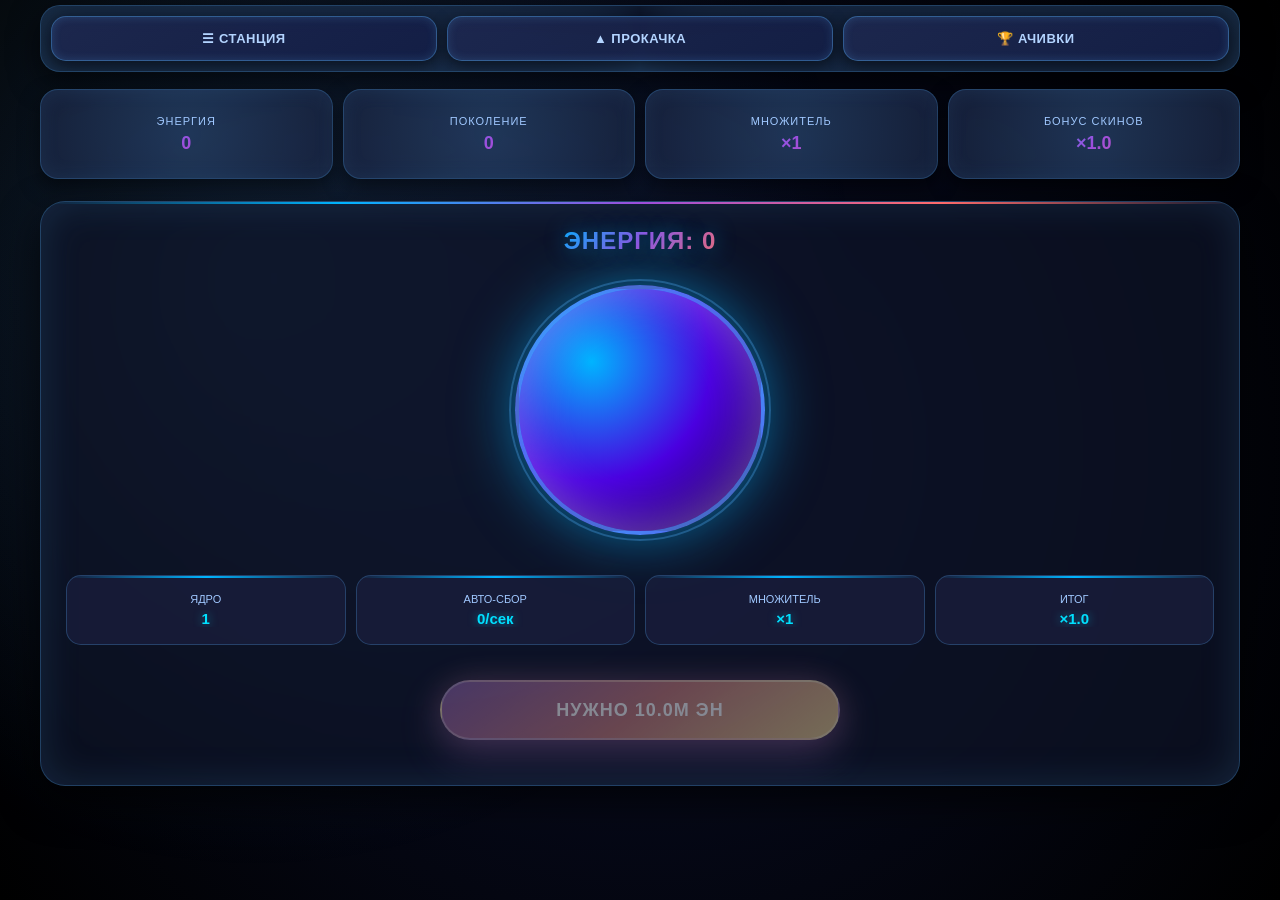
==== commit 6f74bcdb: "Add files via upload" ====
--- a/index.html
+++ b/index.html
@@ -9,7 +9,7 @@
 body{
   margin:0;
   font-family:'Orbitron', -apple-system, BlinkMacSystemFont, 'Segoe UI', Roboto, sans-serif;
-  background:#000 url('https://images.wallpaperscraft.ru/image/single/kosmos_zvezdy_tumannost_157030_3840x2400.jpg') center/cover no-repeat fixed;
+  background:#000 radial-gradient(circle at 50% 50%, #0a0f2a 0%, #000 100%) center/cover no-repeat fixed;
   color:#fff;
   min-height:100vh;
   display:flex;
@@ -20,238 +20,473 @@
   overflow-x:hidden;
   touch-action:pan-y;
   font-size:13px;
-}
+  position:relative;
+}
+
+body::before {
+  content: '';
+  position:fixed;
+  top:0;
+  left:0;
+  width:100%;
+  height:100%;
+  background:radial-gradient(circle at 20% 30%, rgba(88,179,255,0.15) 0%, transparent 50%);
+  pointer-events:none;
+  z-index:0;
+  animation:nebula-drift 20s infinite alternate;
+}
+
 @import url('https://fonts.googleapis.com/css2?family=Orbitron:wght@400;500;600;700;800&display=swap');
 
+@keyframes nebula-drift {
+  0% { transform:translate(0,0) scale(1); opacity:0.5; }
+  100% { transform:translate(-2%,-2%) scale(1.1); opacity:0.8; }
+}
+
+@keyframes float-particle {
+  0% { transform:translateY(0) rotate(0deg); opacity:0; }
+  50% { opacity:1; }
+  100% { transform:translateY(-100px) rotate(360deg); opacity:0; }
+}
+
+@keyframes pulse-glow {
+  0% { box-shadow:0 0 30px rgba(0,180,255,0.5), 0 0 60px rgba(157,78,221,0.2); }
+  100% { box-shadow:0 0 50px rgba(157,78,221,0.7), 0 0 80px rgba(0,180,255,0.3); }
+}
+
+@keyframes button-pop {
+  0% { transform:scale(1); }
+  50% { transform:scale(0.95); }
+  100% { transform:scale(1); }
+}
+
+@keyframes card-float {
+  0% { transform:translateY(0); }
+  50% { transform:translateY(-3px); }
+  100% { transform:translateY(0); }
+}
+
+@keyframes glow-pulse {
+  0% { filter:drop-shadow(0 0 5px rgba(0,224,255,0.5)); }
+  50% { filter:drop-shadow(0 0 15px rgba(0,224,255,0.8)); }
+  100% { filter:drop-shadow(0 0 5px rgba(0,224,255,0.5)); }
+}
+
+@keyframes spin-slow {
+  from { transform:rotate(0deg); }
+  to { transform:rotate(360deg); }
+}
+
+@keyframes shimmer {
+  0% { background-position:-1000px 0; }
+  100% { background-position:1000px 0; }
+}
+
+@keyframes quantum-burst {
+  0% { transform:scale(0) rotate(0deg); opacity:0; }
+  50% { transform:scale(1.5) rotate(180deg); opacity:0.8; }
+  100% { transform:scale(0) rotate(360deg); opacity:0; }
+}
+
+@keyframes shake {
+  0%, 100% { transform:translateX(0); }
+  20% { transform:translateX(-5px); }
+  40% { transform:translateX(5px); }
+  60% { transform:translateX(-3px); }
+  80% { transform:translateX(3px); }
+}
+
+/* ===== НОВЫЙ ДИЗАЙН ГЛАВНОГО ЭКРАНА ===== */
 .game-container{
   width:100%;
-  max-width:1000px;
+  max-width:1200px;
   display:flex;
   flex-direction:column;
   align-items:center;
-  gap:10px;
+  gap:12px;
   position:relative;
-  z-index:1;
-}
-
-/* Верхняя панель */
+  z-index:10;
+}
+
+/* НОВЫЙ ДИЗАЙН ВЕРХНЕЙ ПАНЕЛИ */
 .top-bar{
   width:100%;
   display:flex;
   justify-content:space-between;
-  padding:8px 3px;
-  background:rgba(10,15,30,0.9);
-  backdrop-filter:blur(12px);
-  border-radius:12px;
-  border:1px solid rgba(88, 179, 255, 0.2);
-  box-shadow:0 5px 20px rgba(0,0,0,0.5);
-  margin-bottom:10px;
+  gap:10px;
+  padding:10px;
+  background:rgba(15,20,40,0.7);
+  backdrop-filter:blur(15px);
+  border-radius:20px;
+  border:1px solid rgba(88,179,255,0.3);
+  box-shadow:0 10px 30px rgba(0,0,0,0.6), inset 0 0 30px rgba(88,179,255,0.1);
+  margin-bottom:5px;
+  position:relative;
+  overflow:hidden;
+}
+
+.top-bar::before {
+  content:'';
+  position:absolute;
+  top:-50%;
+  left:-50%;
+  width:200%;
+  height:200%;
+  background:conic-gradient(from 0deg, transparent, rgba(88,179,255,0.2), transparent);
+  animation:spin-slow 10s linear infinite;
 }
 
 .astro-btn{
-  background:linear-gradient(145deg, rgba(25,35,70,0.9), rgba(15,25,50,0.9));
+  background:linear-gradient(145deg, rgba(30,40,80,0.9), rgba(20,30,70,0.9));
   border:none;
-  color:#8bb9ff;
-  padding:8px 15px;
-  border-radius:10px;
+  color:#b3d4ff;
+  padding:10px 20px;
+  border-radius:15px;
   cursor:pointer;
-  font-weight:600;
-  font-size:12px;
+  font-weight:700;
+  font-size:13px;
   font-family:'Orbitron', sans-serif;
-  transition:all 0.3s;
-  border:1px solid rgba(88, 179, 255, 0.3);
-  box-shadow:0 3px 10px rgba(0,0,0,0.4);
+  transition:all 0.3s cubic-bezier(0.4, 0, 0.2, 1);
+  border:1px solid rgba(88,179,255,0.4);
+  box-shadow:0 5px 15px rgba(0,0,0,0.5), inset 0 0 10px rgba(88,179,255,0.2);
   letter-spacing:0.5px;
   text-transform:uppercase;
-  min-height:40px;
-  display:flex;
-  align-items:center;
-  justify-content:center;
+  min-height:45px;
   flex:1;
-  margin:0 3px;
-}
-
-/* Статистика */
+  position:relative;
+  overflow:hidden;
+  animation:card-float 3s ease-in-out infinite;
+  animation-delay:calc(var(--i) * 0.2s);
+}
+
+.astro-btn::before {
+  content:'';
+  position:absolute;
+  top:0;
+  left:-100%;
+  width:100%;
+  height:100%;
+  background:linear-gradient(90deg, transparent, rgba(255,255,255,0.2), transparent);
+  transition:0.5s;
+}
+
+.astro-btn:hover {
+  transform:translateY(-3px);
+  background:linear-gradient(145deg, rgba(40,60,120,0.9), rgba(30,50,100,0.9));
+  box-shadow:0 10px 25px rgba(88,179,255,0.5), inset 0 0 20px rgba(255,255,255,0.2);
+  border-color:rgba(88,179,255,0.8);
+  animation:glow-pulse 1.5s infinite;
+}
+
+.astro-btn:active {
+  transform:scale(0.95);
+  animation:button-pop 0.3s;
+}
+
+/* НОВЫЙ ДИЗАЙН СТАТИСТИКИ */
 .stats-container{
   display:grid;
-  grid-template-columns:repeat(2, 1fr);
-  gap:8px;
+  grid-template-columns:repeat(4, 1fr);
+  gap:10px;
   width:100%;
   margin-bottom:10px;
 }
 
+@media (max-width: 600px) {
+  .stats-container {
+    grid-template-columns:repeat(2, 1fr);
+  }
+}
+
 .stat-card{
-  background:rgba(15,20,40,0.85);
-  backdrop-filter:blur(8px);
-  padding:10px;
-  border-radius:12px;
-  border:1px solid rgba(88, 179, 255, 0.15);
-  box-shadow:0 4px 15px rgba(0,0,0,0.4);
+  background:rgba(20,25,50,0.8);
+  backdrop-filter:blur(12px);
+  padding:15px 10px;
+  border-radius:18px;
+  border:1px solid rgba(88,179,255,0.3);
+  box-shadow:0 8px 20px rgba(0,0,0,0.5), inset 0 0 20px rgba(88,179,255,0.1);
+  text-align:center;
+  min-height:90px;
+  display:flex;
+  flex-direction:column;
+  justify-content:center;
+  position:relative;
+  overflow:hidden;
+  transition:all 0.3s;
+  animation:card-float 4s ease-in-out infinite;
+}
+
+.stat-card::after {
+  content:'';
+  position:absolute;
+  top:-50%;
+  left:-50%;
+  width:200%;
+  height:200%;
+  background:radial-gradient(circle, rgba(88,179,255,0.2) 0%, transparent 70%);
+  animation:spin-slow 15s linear infinite;
+}
+
+.stat-card:hover {
+  transform:translateY(-5px);
+  box-shadow:0 15px 30px rgba(88,179,255,0.4);
+  border-color:rgba(88,179,255,0.6);
+}
+
+.stat-label{
+  font-size:11px;
+  color:#a0c8ff;
+  margin-bottom:6px;
+  text-transform:uppercase;
+  letter-spacing:1px;
+  font-weight:500;
+  position:relative;
+  z-index:2;
+}
+
+.stat-value{
+  font-size:18px;
+  font-weight:800;
+  font-family:'Orbitron', sans-serif;
+  background:linear-gradient(135deg, #00b4ff, #9d4edd, #ff6b6b);
+  -webkit-background-clip:text;
+  -webkit-text-fill-color:transparent;
+  background-clip:text;
+  position:relative;
+  z-index:2;
+  animation:glow-pulse 2s infinite;
+}
+
+/* НОВЫЙ ДИЗАЙН ОСНОВНОГО БЛОКА */
+.main-game-area{
+  display:flex;
+  flex-direction:column;
+  align-items:center;
+  gap:15px;
+  width:100%;
+  padding:25px;
+  background:rgba(15,20,40,0.7);
+  backdrop-filter:blur(15px);
+  border-radius:25px;
+  border:1px solid rgba(88,179,255,0.3);
+  box-shadow:0 15px 40px rgba(0,0,0,0.7), inset 0 0 40px rgba(88,179,255,0.15);
+  margin-bottom:10px;
+  position:relative;
+  overflow:hidden;
+}
+
+.main-game-area::before {
+  content:'';
+  position:absolute;
+  top:0;
+  left:0;
+  right:0;
+  height:2px;
+  background:linear-gradient(90deg, transparent, #00b4ff, #9d4edd, #ff6b6b, transparent);
+  animation:shimmer 3s infinite;
+}
+
+.stellar-energy{
+  font-size:clamp(18px, 3.5vw, 24px);
+  font-weight:800;
+  background:linear-gradient(135deg, #00b4ff, #9d4edd, #ff6b6b);
+  -webkit-background-clip:text;
+  -webkit-text-fill-color:transparent;
+  background-clip:text;
+  text-shadow:0 0 20px rgba(0,180,255,0.5);
+  font-family:'Orbitron', sans-serif;
+  letter-spacing:1px;
+  text-align:center;
+  margin:0;
+  padding:0 10px;
+  word-break:break-word;
+  position:relative;
+  z-index:2;
+}
+
+.nova-core-area{
+  position:relative;
+  margin:15px 0;
+  width:100%;
+  display:flex;
+  justify-content:center;
+}
+
+.nova-core{
+  width:min(65vw, 250px);
+  height:min(65vw, 250px);
+  border-radius:50%;
+  background:radial-gradient(circle at 30% 30%, #00b4ff, #4a00e0, #1a0033);
+  background-size:cover;
+  background-position:center;
+  cursor:pointer;
+  transition:all 0.2s cubic-bezier(0.4, 0, 0.2, 1);
+  border:4px solid rgba(88,179,255,0.6);
+  box-shadow:0 0 60px rgba(0,180,255,0.6), inset 0 0 50px rgba(255,255,255,0.3);
+  position:relative;
+  animation:pulse-glow 4s infinite alternate;
+}
+
+.nova-core::before {
+  content:'';
+  position:absolute;
+  top:-10px;
+  left:-10px;
+  right:-10px;
+  bottom:-10px;
+  border-radius:50%;
+  border:2px solid rgba(88,179,255,0.3);
+  animation:spin-slow 10s linear infinite;
+}
+
+.nova-core::after {
+  content:'';
+  position:absolute;
+  top:50%;
+  left:50%;
+  transform:translate(-50%, -50%);
+  width:120%;
+  height:120%;
+  background:radial-gradient(circle, rgba(255,255,255,0.2) 0%, transparent 70%);
+  opacity:0;
+  transition:0.3s;
+}
+
+.nova-core:active {
+  transform:scale(0.95);
+  animation:button-pop 0.3s;
+}
+
+.nova-core:active::after {
+  opacity:1;
+  animation:quantum-burst 0.5s;
+}
+
+/* НОВЫЙ ДИЗАЙН ИГРОВОЙ ИНФОРМАЦИИ */
+.game-info{
+  display:grid;
+  grid-template-columns:repeat(4, 1fr);
+  gap:10px;
+  width:100%;
+  margin-top:10px;
+}
+
+@media (max-width: 600px) {
+  .game-info {
+    grid-template-columns:repeat(2, 1fr);
+  }
+}
+
+.info-item{
+  background:rgba(25,30,60,0.8);
+  padding:12px 15px;
+  border-radius:15px;
+  border:1px solid rgba(88,179,255,0.25);
   text-align:center;
   min-height:70px;
   display:flex;
   flex-direction:column;
   justify-content:center;
-}
-
-.stat-label{
-  font-size:10px;
-  color:#8bb9ff;
-  margin-bottom:4px;
-  text-transform:uppercase;
-  letter-spacing:0.5px;
-  font-weight:500;
-}
-
-.stat-value{
-  font-size:16px;
-  font-weight:800;
-  color:#fff;
-  font-family:'Orbitron', sans-serif;
-  text-shadow:0 0 8px rgba(0,180,255,0.4);
-  background:linear-gradient(135deg, #00b4ff, #9d4edd);
-  -webkit-background-clip:text;
-  -webkit-text-fill-color:transparent;
-  background-clip:text;
-}
-
-/* Основной игровой блок */
-.main-game-area{
-  display:flex;
-  flex-direction:column;
-  align-items:center;
-  gap:10px;
-  width:100%;
-  padding:15px;
-  background:rgba(10,15,30,0.7);
-  backdrop-filter:blur(15px);
-  border-radius:15px;
-  border:1px solid rgba(88, 179, 255, 0.2);
-  box-shadow:0 8px 30px rgba(0,0,0,0.6);
-  margin-bottom:10px;
-}
-
-.stellar-energy{
-  font-size:clamp(16px, 3vw, 22px);
-  font-weight:800;
-  background:linear-gradient(135deg, #00b4ff, #9d4edd, #ff6b6b);
-  -webkit-background-clip:text;
-  -webkit-text-fill-color:transparent;
-  background-clip:text;
-  text-shadow:0 2px 10px rgba(0,180,255,0.3);
-  font-family:'Orbitron', sans-serif;
-  letter-spacing:0.5px;
-  text-align:center;
-  margin:0;
-  padding:0 8px;
-  word-break:break-word;
-}
-
-.nova-core-area{
   position:relative;
-  margin:10px 0;
-  width:100%;
-  display:flex;
-  justify-content:center;
-}
-
-.nova-core{
-  width:min(60vw, 220px);
-  height:min(60vw, 220px);
-  border-radius:50%;
-  background:radial-gradient(circle at 30% 30%, #00b4ff, #4a00e0);
-  background-size:cover;
-  background-position:center;
-  cursor:pointer;
-  transition:all 0.15s;
-  border:3px solid rgba(88, 179, 255, 0.4);
-  box-shadow:0 0 40px rgba(0,180,255,0.5);
-  position:relative;
-  animation:pulse-glow 3s infinite alternate;
-}
-
-.nova-core:active{
-  transform:scale(0.95);
-  animation:click-pulse 0.2s;
-}
-
-@keyframes click-pulse{
-  0%{transform:scale(1);}
-  50%{transform:scale(0.95);}
-  100%{transform:scale(1);}
-}
-
-@keyframes pulse-glow{
-  0%{box-shadow:0 0 30px rgba(0,180,255,0.5);}
-  100%{box-shadow:0 0 50px rgba(157,78,221,0.6);}
-}
-
-/* Игровая информация */
-.game-info{
-  display:grid;
-  grid-template-columns:repeat(2, 1fr);
-  gap:8px;
-  width:100%;
-  margin-top:10px;
-}
-
-.info-item{
-  background:rgba(20,25,50,0.7);
-  padding:8px 12px;
-  border-radius:10px;
-  border:1px solid rgba(88, 179, 255, 0.15);
-  text-align:center;
-  min-height:55px;
-  display:flex;
-  flex-direction:column;
-  justify-content:center;
+  overflow:hidden;
+  transition:0.3s;
+  animation:card-float 3s ease-in-out infinite;
+}
+
+.info-item::before {
+  content:'';
+  position:absolute;
+  top:0;
+  left:0;
+  right:0;
+  height:2px;
+  background:linear-gradient(90deg, transparent, #00b4ff, transparent);
+  animation:shimmer 2s infinite;
+}
+
+.info-item:hover {
+  transform:translateY(-3px);
+  box-shadow:0 10px 20px rgba(0,180,255,0.3);
 }
 
 .info-label{
-  font-size:10px;
+  font-size:11px;
   color:#a0c8ff;
-  margin-bottom:3px;
+  margin-bottom:5px;
   white-space:nowrap;
   overflow:hidden;
   text-overflow:ellipsis;
+  font-weight:500;
 }
 
 .info-value{
-  font-size:14px;
+  font-size:15px;
   font-weight:700;
   color:#00e0ff;
   font-family:'Orbitron', sans-serif;
   overflow:hidden;
   text-overflow:ellipsis;
-  text-shadow:0 0 8px rgba(0,224,255,0.3);
-}
-
-/* Кнопка сингулярности */
+  text-shadow:0 0 10px rgba(0,224,255,0.5);
+}
+
+/* НОВЫЙ ДИЗАЙН КНОПКИ СИНГУЛЯРНОСТИ */
 .singularity-btn{
-  background:linear-gradient(145deg, #9d4edd, #ff6b6b);
+  background:linear-gradient(145deg, #9d4edd, #ff6b6b, #f9c74f);
   color:white;
   border:none;
-  padding:12px 20px;
-  border-radius:15px;
-  font-size:clamp(12px, 2.5vw, 16px);
+  padding:16px 30px;
+  border-radius:30px;
+  font-size:clamp(14px, 2.5vw, 18px);
   font-weight:800;
   cursor:pointer;
-  margin:15px auto;
+  margin:20px auto;
   display:block;
-  transition:all 0.4s;
+  transition:all 0.4s cubic-bezier(0.4, 0, 0.2, 1);
   font-family:'Orbitron', sans-serif;
-  letter-spacing:0.5px;
+  letter-spacing:1px;
   text-transform:uppercase;
-  box-shadow:0 8px 25px rgba(157,78,221,0.5);
-  border:2px solid rgba(255,255,255,0.2);
+  box-shadow:0 15px 40px rgba(157,78,221,0.6), 0 0 30px rgba(255,107,107,0.4);
+  border:2px solid rgba(255,255,255,0.3);
   width:100%;
-  max-width:350px;
-  min-height:50px;
+  max-width:400px;
+  min-height:60px;
   position:relative;
   overflow:hidden;
 }
 
-/* Панели */
+.singularity-btn::before {
+  content:'';
+  position:absolute;
+  top:0;
+  left:-100%;
+  width:100%;
+  height:100%;
+  background:linear-gradient(90deg, transparent, rgba(255,255,255,0.3), transparent);
+  transition:0.5s;
+}
+
+.singularity-btn:hover:not(:disabled) {
+  transform:translateY(-5px) scale(1.03);
+  box-shadow:0 20px 50px rgba(157,78,221,0.8), 0 0 50px rgba(255,107,107,0.6);
+  letter-spacing:2px;
+}
+
+.singularity-btn:hover::before {
+  left:100%;
+}
+
+.singularity-btn:active:not(:disabled) {
+  transform:scale(0.98);
+  animation:button-pop 0.3s;
+}
+
+.singularity-btn:disabled {
+  opacity:0.5;
+  cursor:not-allowed;
+  filter:grayscale(0.5);
+}
+
+/* НОВЫЙ ДИЗАЙН ПАНЕЛЕЙ */
 .panel{
   position:fixed;
   top:-100%;
@@ -260,14 +495,15 @@
   height:100vh;
   height:100dvh;
   background:rgba(5,10,25,0.98);
-  backdrop-filter:blur(20px);
-  transition:top 0.4s cubic-bezier(0.34, 1.56, 0.64, 1);
-  padding:60px 10px 15px;
+  backdrop-filter:blur(25px);
+  transition:top 0.5s cubic-bezier(0.34, 1.56, 0.64, 1);
+  padding:70px 15px 20px;
   overflow-y:auto;
   overflow-x:hidden;
   z-index:1000;
   -webkit-overflow-scrolling:touch;
   overscroll-behavior:contain;
+  border-top:3px solid rgba(88,179,255,0.3);
 }
 
 .panel.active{
@@ -276,15 +512,15 @@
 
 .close-panel{
   position:fixed;
-  top:10px;
-  right:10px;
+  top:15px;
+  right:15px;
   background:rgba(255,107,107,0.2);
   border:none;
   color:#ff6b6b;
-  width:35px;
-  height:35px;
+  width:45px;
+  height:45px;
   border-radius:50%;
-  font-size:20px;
+  font-size:24px;
   cursor:pointer;
   transition:all 0.3s;
   border:2px solid rgba(255,107,107,0.3);
@@ -292,190 +528,340 @@
   display:flex;
   align-items:center;
   justify-content:center;
-}
-
+  backdrop-filter:blur(5px);
+}
+
+.close-panel:hover {
+  transform:rotate(90deg) scale(1.1);
+  background:rgba(255,107,107,0.4);
+  box-shadow:0 0 20px rgba(255,107,107,0.5);
+}
+
+.close-panel:active {
+  transform:scale(0.95);
+  animation:button-pop 0.3s;
+}
+
+/* НОВЫЙ ДИЗАЙН ВКЛАДОК */
 .panel-tabs{
   display:flex;
   flex-wrap:wrap;
-  gap:6px;
-  margin-bottom:15px;
-  padding-bottom:12px;
-  border-bottom:2px solid rgba(88, 179, 255, 0.2);
+  gap:8px;
+  margin-bottom:20px;
+  padding-bottom:15px;
+  border-bottom:2px solid rgba(88,179,255,0.2);
   justify-content:center;
 }
 
 .tab{
-  background:rgba(40,50,100,0.8);
+  background:rgba(30,40,70,0.9);
   border:none;
   color:#a0c8ff;
-  padding:8px 12px;
-  border-radius:10px;
+  padding:10px 18px;
+  border-radius:15px;
   cursor:pointer;
-  font-size:11px;
+  font-size:12px;
   font-weight:600;
   font-family:'Orbitron', sans-serif;
-  transition:all 0.3s;
-  border:1px solid rgba(88, 179, 255, 0.2);
-  box-shadow:0 2px 8px rgba(0,0,0,0.4);
+  transition:all 0.3s cubic-bezier(0.4, 0, 0.2, 1);
+  border:1px solid rgba(88,179,255,0.3);
+  box-shadow:0 4px 12px rgba(0,0,0,0.4);
   letter-spacing:0.5px;
   min-width:100px;
   text-align:center;
   flex:1;
-  min-height:35px;
+  min-height:40px;
+  position:relative;
+  overflow:hidden;
+}
+
+.tab::before {
+  content:'';
+  position:absolute;
+  top:0;
+  left:-100%;
+  width:100%;
+  height:100%;
+  background:linear-gradient(90deg, transparent, rgba(255,255,255,0.1), transparent);
+  transition:0.5s;
+}
+
+.tab:hover {
+  transform:translateY(-3px);
+  background:rgba(50,70,120,0.9);
+  box-shadow:0 8px 20px rgba(88,179,255,0.4);
+  border-color:rgba(88,179,255,0.6);
+}
+
+.tab:hover::before {
+  left:100%;
+}
+
+.tab:active {
+  transform:scale(0.95);
+  animation:button-pop 0.3s;
 }
 
 .tab.active{
   background:linear-gradient(145deg, #4a00e0, #8e2de2);
   color:#fff;
-  box-shadow:0 4px 15px rgba(74,0,224,0.5);
-  border-color:rgba(142,45,226,0.6);
+  box-shadow:0 8px 25px rgba(74,0,224,0.6), inset 0 0 20px rgba(255,255,255,0.2);
+  border-color:rgba(142,45,226,0.8);
+  animation:glow-pulse 2s infinite;
 }
 
 .tab-content{
   display:none;
+  animation:fade-in 0.3s;
 }
 
 .tab-content.active{
   display:block;
 }
 
-/* Система прокачки */
+@keyframes fade-in {
+  from { opacity:0; transform:translateY(10px); }
+  to { opacity:1; transform:translateY(0); }
+}
+
+/* НОВЫЙ ДИЗАЙН КНОПОК ПРОКАЧКИ */
 .upgrades-grid{
   display:grid;
-  grid-template-columns:repeat(auto-fill, minmax(140px, 1fr));
-  gap:8px;
-  padding:10px;
+  grid-template-columns:repeat(auto-fill, minmax(150px, 1fr));
+  gap:12px;
+  padding:15px;
 }
 
 .upgrade-btn{
-  background:linear-gradient(145deg, rgba(30,40,80,0.9), rgba(20,30,60,0.9));
-  border:2px solid rgba(88, 179, 255, 0.25);
-  border-radius:12px;
-  padding:12px;
+  background:linear-gradient(145deg, rgba(30,40,70,0.9), rgba(20,30,60,0.9));
+  border:2px solid rgba(88,179,255,0.3);
+  border-radius:18px;
+  padding:15px;
   color:#b3d4ff;
   font-family:'Orbitron', sans-serif;
-  font-size:11px;
+  font-size:12px;
   font-weight:600;
   cursor:pointer;
-  transition:all 0.3s;
-  box-shadow:0 4px 15px rgba(0,0,0,0.5);
+  transition:all 0.3s cubic-bezier(0.4, 0, 0.2, 1);
+  box-shadow:0 8px 20px rgba(0,0,0,0.5);
   display:flex;
   flex-direction:column;
   align-items:center;
-  gap:4px;
-  min-height:90px;
+  gap:6px;
+  min-height:100px;
+  position:relative;
+  overflow:hidden;
+  animation:card-float 4s ease-in-out infinite;
+  animation-delay:calc(var(--i) * 0.1s);
+}
+
+.upgrade-btn::before {
+  content:'';
+  position:absolute;
+  top:0;
+  left:-100%;
+  width:100%;
+  height:100%;
+  background:linear-gradient(90deg, transparent, rgba(88,179,255,0.2), transparent);
+  transition:0.5s;
+}
+
+.upgrade-btn:hover:not(:disabled) {
+  transform:translateY(-5px);
+  background:linear-gradient(145deg, rgba(40,60,100,0.9), rgba(30,50,90,0.9));
+  box-shadow:0 15px 30px rgba(88,179,255,0.5);
+  border-color:rgba(88,179,255,0.8);
+}
+
+.upgrade-btn:hover::before {
+  left:100%;
+}
+
+.upgrade-btn:active:not(:disabled) {
+  transform:scale(0.95);
+  animation:button-pop 0.3s;
+}
+
+.upgrade-btn:active:not(:disabled)::after {
+  content:'⚡';
+  position:absolute;
+  top:50%;
+  left:50%;
+  transform:translate(-50%, -50%);
+  font-size:30px;
+  color:white;
+  text-shadow:0 0 20px #00e0ff;
+  animation:quantum-burst 0.5s;
+}
+
+.upgrade-btn:disabled{
+  opacity:0.4;
+  cursor:not-allowed;
+  filter:grayscale(0.7);
+}
+
+.upgrade-btn.purchased{
+  background:linear-gradient(145deg, rgba(27,50,43,0.9), rgba(20,40,35,0.9));
+  border-color:#4caf50;
+  color:#81c784;
+  cursor:default;
+  box-shadow:0 0 20px rgba(76,175,80,0.3);
 }
 
 .upgrade-value{
-  font-size:14px;
+  font-size:16px;
   font-weight:800;
   color:#00e0ff;
-  text-shadow:0 0 8px rgba(0,224,255,0.4);
+  text-shadow:0 0 10px rgba(0,224,255,0.4);
 }
 
 .upgrade-price{
-  font-size:10px;
+  font-size:11px;
   color:#ffd166;
-  background:rgba(0,0,0,0.3);
-  padding:3px 8px;
-  border-radius:12px;
-  border:1px solid rgba(255,209,102,0.3);
-  text-align:center;
-  width:100%;
-}
-
-.upgrade-name{
-  font-size:9px;
-  opacity:0.8;
-  text-align:center;
-  line-height:1.2;
-}
-
-/* Магазин */
+  background:rgba(0,0,0,0.4);
+  padding:4px 12px;
+  border-radius:20px;
+  border:1px solid rgba(255,209,102,0.4);
+}
+
+/* НОВЫЙ ДИЗАЙН МАГАЗИНА */
 .shop-tabs{
   display:flex;
-  gap:6px;
-  margin-bottom:15px;
+  gap:8px;
+  margin-bottom:20px;
   justify-content:center;
   flex-wrap:wrap;
 }
 
 .shop-tab{
-  background:rgba(40,30,80,0.8);
+  background:linear-gradient(145deg, rgba(40,30,70,0.9), rgba(30,20,60,0.9));
   border:none;
   color:#d1a5ff;
-  padding:8px 15px;
-  border-radius:10px;
+  padding:10px 20px;
+  border-radius:15px;
   cursor:pointer;
-  font-size:11px;
+  font-size:12px;
   font-weight:600;
   transition:all 0.3s;
-  border:2px solid rgba(157,78,221,0.3);
-  min-width:110px;
+  border:2px solid rgba(157,78,221,0.4);
+  min-width:120px;
   text-align:center;
+  position:relative;
+  overflow:hidden;
+}
+
+.shop-tab::before {
+  content:'';
+  position:absolute;
+  top:0;
+  left:-100%;
+  width:100%;
+  height:100%;
+  background:linear-gradient(90deg, transparent, rgba(255,255,255,0.1), transparent);
+  transition:0.5s;
+}
+
+.shop-tab:hover {
+  transform:translateY(-3px);
+  background:linear-gradient(145deg, rgba(60,40,100,0.9), rgba(40,30,80,0.9));
+  box-shadow:0 10px 25px rgba(157,78,221,0.5);
+  border-color:rgba(157,78,221,0.7);
+}
+
+.shop-tab:hover::before {
+  left:100%;
+}
+
+.shop-tab:active {
+  transform:scale(0.95);
+  animation:button-pop 0.3s;
 }
 
 .shop-tab.active{
   background:linear-gradient(145deg, #9d4edd, #8e2de2);
   color:#fff;
-  border-color:rgba(157,78,221,0.7);
-}
-
-.shop-tab-content{
-  display:none;
-}
-
-.shop-tab-content.active{
-  display:block;
+  border-color:rgba(157,78,221,0.9);
+  box-shadow:0 0 20px rgba(157,78,221,0.5);
 }
 
 .shop-container{
   display:grid;
-  grid-template-columns:repeat(auto-fill, minmax(140px, 1fr));
-  gap:10px;
+  grid-template-columns:repeat(auto-fill, minmax(150px, 1fr));
+  gap:12px;
   padding:10px;
 }
 
-/* Карточки скинов - ИСПРАВЛЕНО */
 .skin-card{
   background:linear-gradient(145deg, rgba(25,20,50,0.9), rgba(15,10,30,0.9));
-  border-radius:12px;
+  border-radius:18px;
   overflow:hidden;
-  transition:all 0.3s;
-  border:2px solid rgba(157,78,221,0.3);
-  box-shadow:0 4px 15px rgba(0,0,0,0.5);
+  transition:all 0.3s cubic-bezier(0.4, 0, 0.2, 1);
+  border:2px solid rgba(157,78,221,0.4);
+  box-shadow:0 8px 20px rgba(0,0,0,0.6);
   position:relative;
   cursor:pointer;
-  min-height:150px;
+  min-height:160px;
+  animation:card-float 4s ease-in-out infinite;
+}
+
+.skin-card:hover {
+  transform:translateY(-8px) scale(1.03);
+  box-shadow:0 20px 40px rgba(157,78,221,0.5);
+  border-color:rgba(157,78,221,0.8);
+}
+
+.skin-card:active {
+  transform:scale(0.98);
+  animation:button-pop 0.3s;
+}
+
+.skin-card:active::after {
+  content:'✦';
+  position:absolute;
+  top:50%;
+  left:50%;
+  transform:translate(-50%, -50%);
+  font-size:40px;
+  color:#ffd166;
+  text-shadow:0 0 30px gold;
+  animation:quantum-burst 0.5s;
+  z-index:10;
 }
 
 .skin-card.owned{
-  border:2px solid #4caf50;
-  box-shadow:0 0 20px rgba(76,175,80,0.4);
+  border:3px solid #4caf50;
+  box-shadow:0 0 30px rgba(76,175,80,0.5);
+  animation:glow-pulse 2s infinite;
 }
 
 .skin-card.available{
-  border-color:rgba(0,180,255,0.6);
+  border-color:#00e0ff;
+  box-shadow:0 0 20px rgba(0,224,255,0.3);
 }
 
 .skin-image{
   width:100%;
-  height:85px;
+  height:100px;
   object-fit:cover;
-  border-bottom:2px solid rgba(157,78,221,0.3);
+  border-bottom:2px solid rgba(157,78,221,0.4);
+  transition:0.3s;
+}
+
+.skin-card:hover .skin-image {
+  transform:scale(1.05);
 }
 
 .skin-info{
-  padding:8px;
+  padding:10px;
   text-align:center;
 }
 
 .skin-name{
-  font-size:10px;
+  font-size:11px;
   font-weight:600;
   color:#e0c3ff;
-  margin-bottom:6px;
-  min-height:28px;
+  margin-bottom:8px;
+  min-height:30px;
   display:flex;
   align-items:center;
   justify-content:center;
@@ -483,76 +869,99 @@
 }
 
 .skin-price{
-  font-size:11px;
+  font-size:12px;
   font-weight:bold;
   color:#ffd166;
-  background:rgba(0,0,0,0.4);
-  padding:4px 10px;
-  border-radius:12px;
+  background:rgba(0,0,0,0.5);
+  padding:5px 12px;
+  border-radius:20px;
   display:inline-block;
-  border:1px solid rgba(255,209,102,0.3);
+  border:1px solid rgba(255,209,102,0.4);
 }
 
 .skin-owned-badge{
   position:absolute;
-  top:6px;
-  right:6px;
+  top:8px;
+  right:8px;
   background:#4caf50;
   color:white;
-  padding:3px 6px;
-  border-radius:10px;
-  font-size:9px;
+  padding:4px 8px;
+  border-radius:15px;
+  font-size:10px;
   font-weight:bold;
-  z-index:2;
-}
-
-/* Панель музыки - в меню */
+  z-index:5;
+  box-shadow:0 0 15px rgba(76,175,80,0.5);
+  animation:glow-pulse 1.5s infinite;
+}
+
+/* НОВЫЙ ДИЗАЙН МУЗЫКАЛЬНОЙ ПАНЕЛИ */
 .music-panel{
-  background:linear-gradient(145deg, rgba(30,20,70,0.9), rgba(20,15,50,0.9));
-  border-radius:20px;
+  background:linear-gradient(145deg, rgba(30,20,60,0.95), rgba(20,15,40,0.95));
+  border-radius:25px;
   padding:25px;
   margin:20px auto;
-  max-width:500px;
-  border:2px solid rgba(88,179,255,0.4);
-  box-shadow:0 10px 30px rgba(0,0,0,0.7);
-  text-align:center;
+  max-width:550px;
+  border:2px solid rgba(88,179,255,0.5);
+  box-shadow:0 15px 40px rgba(0,0,0,0.8), inset 0 0 30px rgba(88,179,255,0.2);
+  position:relative;
+  overflow:hidden;
+}
+
+.music-panel::before {
+  content:'';
+  position:absolute;
+  top:-50%;
+  left:-50%;
+  width:200%;
+  height:200%;
+  background:conic-gradient(from 0deg, transparent, rgba(88,179,255,0.1), transparent);
+  animation:spin-slow 15s linear infinite;
 }
 
 .music-title{
-  font-size:20px;
+  font-size:22px;
   font-weight:700;
-  background:linear-gradient(135deg, #8bb9ff, #9d4edd);
+  background:linear-gradient(135deg, #8bb9ff, #9d4edd, #ff6b6b);
   -webkit-background-clip:text;
   -webkit-text-fill-color:transparent;
   background-clip:text;
-  margin-bottom:20px;
-  letter-spacing:1px;
+  margin-bottom:25px;
+  letter-spacing:1.5px;
+  text-align:center;
+  position:relative;
+  z-index:2;
 }
 
 .volume-slider{
   width:100%;
   margin:20px 0;
   -webkit-appearance:none;
-  background:rgba(0,0,0,0.5);
+  background:linear-gradient(90deg, #00b4ff, #9d4edd);
   height:8px;
-  border-radius:4px;
+  border-radius:5px;
   outline:none;
 }
 
 .volume-slider::-webkit-slider-thumb{
   -webkit-appearance:none;
-  width:22px;
-  height:22px;
-  background:#00e0ff;
+  width:25px;
+  height:25px;
+  background:white;
   border-radius:50%;
   cursor:pointer;
-  box-shadow:0 0 15px #00e0ff;
-  border:2px solid white;
+  box-shadow:0 0 20px #00e0ff;
+  border:3px solid #00b4ff;
   transition:0.2s;
 }
 
 .volume-slider::-webkit-slider-thumb:hover{
-  transform:scale(1.2);
+  transform:scale(1.3);
+  box-shadow:0 0 30px #00e0ff;
+}
+
+.volume-slider::-webkit-slider-thumb:active {
+  transform:scale(0.9);
+  animation:button-pop 0.3s;
 }
 
 .music-controls{
@@ -564,229 +973,330 @@
 }
 
 .music-btn{
-  background:rgba(30,40,80,0.9);
+  background:linear-gradient(145deg, rgba(40,50,90,0.9), rgba(30,40,80,0.9));
   border:none;
   color:white;
   padding:12px 20px;
-  border-radius:12px;
+  border-radius:15px;
   cursor:pointer;
   font-size:13px;
   font-weight:600;
-  border:1px solid rgba(255,255,255,0.2);
-  transition:0.3s;
-  min-width:100px;
-}
-
-.music-btn:hover{
-  background:#4a00e0;
-  transform:translateY(-2px);
-  box-shadow:0 5px 15px rgba(74,0,224,0.4);
+  border:2px solid rgba(88,179,255,0.4);
+  transition:all 0.3s;
+  min-width:110px;
+  position:relative;
+  overflow:hidden;
+}
+
+.music-btn::before {
+  content:'';
+  position:absolute;
+  top:0;
+  left:-100%;
+  width:100%;
+  height:100%;
+  background:linear-gradient(90deg, transparent, rgba(255,255,255,0.2), transparent);
+  transition:0.5s;
+}
+
+.music-btn:hover {
+  transform:translateY(-3px);
+  background:linear-gradient(145deg, rgba(60,70,120,0.9), rgba(50,60,110,0.9));
+  box-shadow:0 8px 20px rgba(88,179,255,0.4);
+}
+
+.music-btn:hover::before {
+  left:100%;
+}
+
+.music-btn:active {
+  transform:scale(0.95);
+  animation:button-pop 0.3s;
 }
 
 .music-btn.active{
-  background:#4caf50;
-  box-shadow:0 0 20px rgba(76,175,80,0.5);
+  background:linear-gradient(145deg, #4caf50, #45a049);
+  border-color:#81c784;
+  box-shadow:0 0 25px rgba(76,175,80,0.6);
+  animation:glow-pulse 1.5s infinite;
 }
 
 .current-track{
   color:#a0c8ff;
-  font-size:13px;
+  font-size:14px;
   margin:15px 0;
-  padding:10px;
-  background:rgba(0,0,0,0.3);
-  border-radius:10px;
-}
-
-/* Система ачивок */
+  padding:12px;
+  background:rgba(0,0,0,0.4);
+  border-radius:15px;
+  border:1px solid rgba(88,179,255,0.3);
+  text-align:center;
+}
+
+/* НОВЫЙ ДИЗАЙН АЧИВОК */
 .achievements-grid{
   display:grid;
-  grid-template-columns:repeat(auto-fill, minmax(150px, 1fr));
-  gap:10px;
-  padding:10px;
+  grid-template-columns:repeat(auto-fill, minmax(160px, 1fr));
+  gap:12px;
+  padding:15px;
 }
 
 .achievement-card{
-  background:linear-gradient(145deg, rgba(30,25,60,0.9), rgba(20,15,40,0.9));
-  border-radius:12px;
-  padding:12px;
+  background:linear-gradient(145deg, rgba(30,25,50,0.9), rgba(20,15,40,0.9));
+  border-radius:18px;
+  padding:15px;
   border:2px solid rgba(255,193,7,0.3);
-  box-shadow:0 4px 15px rgba(0,0,0,0.5);
+  box-shadow:0 8px 20px rgba(0,0,0,0.6);
   text-align:center;
   position:relative;
-  min-height:140px;
+  min-height:150px;
+  transition:0.3s;
+  animation:card-float 4s ease-in-out infinite;
+}
+
+.achievement-card:hover {
+  transform:translateY(-5px);
+  box-shadow:0 15px 30px rgba(255,193,7,0.3);
+}
+
+.achievement-card:active {
+  transform:scale(0.98);
+  animation:button-pop 0.3s;
 }
 
 .achievement-card.unlocked{
   border-color:#ffc107;
-  box-shadow:0 0 15px rgba(255,193,7,0.3);
+  background:linear-gradient(145deg, rgba(50,40,70,0.9), rgba(40,30,60,0.9));
+  box-shadow:0 0 25px rgba(255,193,7,0.4);
 }
 
 .achievement-icon{
-  font-size:24px;
-  margin-bottom:8px;
+  font-size:28px;
+  margin-bottom:10px;
   color:#ffc107;
+  animation:glow-pulse 2s infinite;
 }
 
 .achievement-name{
-  font-size:12px;
+  font-size:13px;
   font-weight:600;
   color:#ffd166;
-  margin-bottom:6px;
+  margin-bottom:8px;
 }
 
 .achievement-desc{
-  font-size:10px;
+  font-size:11px;
   color:#b3a8ff;
-  margin-bottom:8px;
+  margin-bottom:10px;
   line-height:1.3;
 }
 
 .achievement-reward{
-  font-size:10px;
+  font-size:11px;
   color:#81c784;
   font-weight:bold;
-  background:rgba(27,50,43,0.5);
-  padding:4px 8px;
-  border-radius:8px;
+  background:rgba(27,50,43,0.6);
+  padding:5px 12px;
+  border-radius:15px;
   display:inline-block;
 }
 
 .achievement-progress{
   width:100%;
-  height:4px;
+  height:5px;
   background:rgba(255,255,255,0.1);
-  border-radius:2px;
-  margin-top:8px;
+  border-radius:3px;
+  margin-top:10px;
   overflow:hidden;
 }
 
 .achievement-progress-bar{
   height:100%;
-  background:linear-gradient(90deg, #4caf50, #81c784);
-  border-radius:2px;
+  background:linear-gradient(90deg, #4caf50, #81c784, #ffd166);
+  border-radius:3px;
   transition:width 0.5s;
-}
-
-/* Меню */
+  animation:shimmer 2s infinite;
+}
+
+/* НОВЫЙ ДИЗАЙН МЕНЮ */
 .menu-content{
   max-width:600px;
   margin:0 auto;
-  padding:15px;
+  padding:20px;
   text-align:center;
 }
 
 .creator-signature{
-  font-size:clamp(24px, 5vw, 32px);
+  font-size:clamp(28px, 5vw, 36px);
   font-weight:900;
-  background:linear-gradient(135deg, #00b4ff, #9d4edd, #ff6b6b);
+  background:linear-gradient(135deg, #00b4ff, #9d4edd, #ff6b6b, #f9c74f);
   -webkit-background-clip:text;
   -webkit-text-fill-color:transparent;
   background-clip:text;
   margin-bottom:30px;
-  text-shadow:0 0 20px rgba(0,180,255,0.3);
+  text-shadow:0 0 30px rgba(0,180,255,0.5);
   line-height:1.2;
+  animation:glow-pulse 3s infinite;
 }
 
 .code-input-container{
-  background:rgba(25,35,70,0.8);
-  padding:20px;
-  border-radius:20px;
-  border:2px solid rgba(88, 179, 255, 0.3);
-  margin:20px 0;
-  box-shadow:0 8px 25px rgba(0,0,0,0.6);
+  background:linear-gradient(145deg, rgba(25,35,60,0.9), rgba(15,25,40,0.9));
+  padding:25px;
+  border-radius:25px;
+  border:2px solid rgba(88,179,255,0.4);
+  margin:25px 0;
+  box-shadow:0 15px 40px rgba(0,0,0,0.7);
+  position:relative;
+  overflow:hidden;
 }
 
 .stellar-code-input{
   width:100%;
-  padding:12px;
+  padding:15px;
   margin-bottom:15px;
-  background:rgba(10,20,40,0.9);
+  background:rgba(10,20,30,0.9);
   border:2px solid #00b4ff;
-  border-radius:10px;
+  border-radius:15px;
   color:white;
-  font-size:14px;
+  font-size:16px;
   font-family:'Orbitron', sans-serif;
   text-align:center;
-  letter-spacing:1px;
-  transition:all 0.3s;
-  min-height:45px;
+  letter-spacing:2px;
+  transition:0.3s;
+  min-height:50px;
+  box-shadow:inset 0 0 20px rgba(0,180,255,0.2);
 }
 
 .stellar-code-input:focus{
   outline:none;
   border-color:#9d4edd;
-  box-shadow:0 0 20px rgba(157,78,221,0.5);
+  box-shadow:0 0 30px rgba(157,78,221,0.5), inset 0 0 20px rgba(157,78,221,0.3);
+  animation:shake 0.5s;
+}
+
+.stellar-code-input:invalid {
+  animation:shake 0.5s;
 }
 
 .stellar-activate-btn{
   width:100%;
-  padding:14px;
+  padding:16px;
   background:linear-gradient(145deg, #00b4ff, #4a00e0);
   color:white;
   border:none;
-  border-radius:10px;
+  border-radius:15px;
   font-weight:800;
-  font-size:14px;
+  font-size:16px;
   cursor:pointer;
   transition:all 0.4s;
   font-family:'Orbitron', sans-serif;
-  letter-spacing:1px;
+  letter-spacing:1.5px;
   text-transform:uppercase;
-  min-height:50px;
-}
-
-.stellar-activate-btn:hover{
-  transform:translateY(-2px);
-  box-shadow:0 10px 25px rgba(0,180,255,0.5);
+  min-height:55px;
+  position:relative;
+  overflow:hidden;
+}
+
+.stellar-activate-btn::before {
+  content:'';
+  position:absolute;
+  top:0;
+  left:-100%;
+  width:100%;
+  height:100%;
+  background:linear-gradient(90deg, transparent, rgba(255,255,255,0.3), transparent);
+  transition:0.5s;
+}
+
+.stellar-activate-btn:hover {
+  transform:translateY(-3px);
+  box-shadow:0 15px 35px rgba(0,180,255,0.6);
+}
+
+.stellar-activate-btn:hover::before {
+  left:100%;
+}
+
+.stellar-activate-btn:active {
+  transform:scale(0.95);
+  animation:button-pop 0.3s;
 }
 
 .discord-link{
   display:inline-flex;
   align-items:center;
   justify-content:center;
-  gap:10px;
+  gap:12px;
   background:linear-gradient(145deg, #5865F2, #4752c4);
   color:white;
-  padding:14px 25px;
-  border-radius:15px;
+  padding:16px 30px;
+  border-radius:20px;
   text-decoration:none;
   font-weight:800;
-  font-size:14px;
-  margin-top:20px;
+  font-size:16px;
+  margin-top:25px;
   transition:all 0.4s;
   width:100%;
-  max-width:300px;
-}
-
-.discord-link:hover{
-  transform:translateY(-2px) scale(1.02);
-  box-shadow:0 10px 30px rgba(88,101,242,0.5);
+  max-width:350px;
+  position:relative;
+  overflow:hidden;
+}
+
+.discord-link::before {
+  content:'';
+  position:absolute;
+  top:0;
+  left:-100%;
+  width:100%;
+  height:100%;
+  background:linear-gradient(90deg, transparent, rgba(255,255,255,0.3), transparent);
+  transition:0.5s;
+}
+
+.discord-link:hover {
+  transform:translateY(-5px) scale(1.05);
+  box-shadow:0 20px 40px rgba(88,101,242,0.6);
+}
+
+.discord-link:hover::before {
+  left:100%;
+}
+
+.discord-link:active {
+  transform:scale(0.98);
+  animation:button-pop 0.3s;
 }
 
 .stellar-message{
   color:#00e0ff;
-  font-size:14px;
+  font-size:15px;
   margin-top:15px;
   display:none;
   font-weight:600;
-  text-shadow:0 0 15px rgba(0,224,255,0.5);
-}
-
-/* Эффекты */
-.quantum-flare{
+  text-shadow:0 0 20px rgba(0,224,255,0.7);
+  animation:glow-pulse 1.5s infinite;
+}
+
+/* Эффекты частиц при покупке */
+.purchase-particle {
   position:absolute;
-  font-weight:800;
-  font-size:16px;
-  animation:quantum-float 1s cubic-bezier(0.4, 0, 0.2, 1) forwards;
+  width:5px;
+  height:5px;
+  background:linear-gradient(135deg, #00e0ff, #9d4edd);
+  border-radius:50%;
   pointer-events:none;
-  text-shadow:0 0 15px currentColor;
-  font-family:'Orbitron', sans-serif;
-  z-index:100;
-}
-
-@keyframes quantum-float{
-  0%{opacity:1;transform:translateY(0) scale(1);}
-  100%{opacity:0;transform:translateY(-50px) scale(0.8);}
+  z-index:9999;
+  animation:particle-explosion 1s ease-out forwards;
+}
+
+@keyframes particle-explosion {
+  0% {
+    transform:translate(0, 0) scale(1);
+    opacity:1;
+  }
+  100% {
+    transform:translate(var(--tx), var(--ty)) scale(0);
+    opacity:0;
+  }
 }
 
 /* Адаптивность */
@@ -798,40 +1308,42 @@
   .achievements-grid{grid-template-columns:1fr;}
   .music-controls{flex-direction:column;}
   .music-btn{width:100%;}
+  .panel-tabs{flex-direction:column;}
+  .tab{width:100%;}
 }
 </style>
 </head>
 <body>
 
 <div class="game-container">
-  <!-- Верхняя панель -->
+  <!-- Верхняя панель с анимированными кнопками -->
   <div class="top-bar">
-    <button class="astro-btn" onclick="toggleStellarMenu()">☰ СТАНЦИЯ</button>
-    <button class="astro-btn" onclick="toggleQuantumUpgrades()">▲ ПРОКАЧКА</button>
-    <button class="astro-btn" onclick="toggleAchievements()">🏆 АЧИВКИ</button>
+    <button class="astro-btn" onclick="toggleStellarMenu()" style="--i:1">☰ СТАНЦИЯ</button>
+    <button class="astro-btn" onclick="toggleQuantumUpgrades()" style="--i:2">▲ ПРОКАЧКА</button>
+    <button class="astro-btn" onclick="toggleAchievements()" style="--i:3">🏆 АЧИВКИ</button>
   </div>
 
-  <!-- Статистика -->
+  <!-- Анимированная статистика -->
   <div class="stats-container">
-    <div class="stat-card">
+    <div class="stat-card" style="--i:1">
       <div class="stat-label">ЭНЕРГИЯ</div>
       <div class="stat-value" id="stellarEnergy">0</div>
     </div>
-    <div class="stat-card">
+    <div class="stat-card" style="--i:2">
       <div class="stat-label">ПОКОЛЕНИЕ</div>
       <div class="stat-value" id="quantumGeneration">0</div>
     </div>
-    <div class="stat-card">
+    <div class="stat-card" style="--i:3">
       <div class="stat-label">МНОЖИТЕЛЬ</div>
       <div class="stat-value" id="singularityMulti">×1</div>
     </div>
-    <div class="stat-card">
+    <div class="stat-card" style="--i:4">
       <div class="stat-label">БОНУС СКИНОВ</div>
       <div class="stat-value" id="skinBonusDisplay">×1.00</div>
     </div>
   </div>
 
-  <!-- Основной игровой блок -->
+  <!-- Основной игровой блок с новым дизайном -->
   <div class="main-game-area">
     <div class="stellar-energy">ЭНЕРГИЯ: <span id="energyDisplay">0</span></div>
     
@@ -840,19 +1352,19 @@
     </div>
     
     <div class="game-info">
-      <div class="info-item">
+      <div class="info-item" style="--i:1">
         <div class="info-label">ЯДРО</div>
         <div class="info-value" id="corePower">1</div>
       </div>
-      <div class="info-item">
+      <div class="info-item" style="--i:2">
         <div class="info-label">АВТО-СБОР</div>
         <div class="info-value" id="autoHarvest">0/сек</div>
       </div>
-      <div class="info-item">
+      <div class="info-item" style="--i:3">
         <div class="info-label">МНОЖИТЕЛЬ</div>
         <div class="info-value" id="quantumMulti">×1</div>
       </div>
-      <div class="info-item">
+      <div class="info-item" style="--i:4">
         <div class="info-label">ИТОГ</div>
         <div class="info-value" id="totalOutput">×1</div>
       </div>
@@ -864,13 +1376,13 @@
   </div>
 </div>
 
-<!-- Панель меню - БЕЗ ПОДСКАЗОК ПО КОДАМ -->
+<!-- Панель меню -->
 <div class="panel" id="stellarMenu">
   <button class="close-panel" onclick="toggleStellarMenu()">×</button>
   <div class="menu-content">
     <div class="creator-signature">Let's GO</div>
     
-    <!-- МУЗЫКА ИЗ ПАПКИ MUSIC -->
+    <!-- МУЗЫКА ИСПРАВЛЕНА -->
     <div class="music-panel">
       <div class="music-title">🎵 КОСМИЧЕСКАЯ МУЗЫКА</div>
       
@@ -878,7 +1390,7 @@
       <input type="range" class="volume-slider" id="volumeSlider" min="0" max="100" value="70">
       
       <div class="current-track" id="currentTrackName">
-        🎧 ТРЕК НЕ ВЫБРАН
+        🎧 ВЫБЕРИТЕ ТРЕК
       </div>
       
       <div class="music-controls">
@@ -895,6 +1407,9 @@
       <div style="margin-top:20px; color:#a0c8ff; font-size:11px;">
         🎧 СТАТУС: <span id="musicOwnedStatus">❌ НЕТ ДОСТУПА</span>
       </div>
+      <div style="margin-top:10px; color:#8bb9ff; font-size:10px;">
+        📁 Файлы: music/track1.mp3, music/track2.mp3, music/track3.mp3
+      </div>
       <div id="musicPurchaseBtnContainer" style="margin-top:15px;"></div>
     </div>
     
@@ -919,7 +1434,7 @@
     <button class="tab" onclick="openTab('autoTab',this)">🌀 АВТО</button>
     <button class="tab" onclick="openTab('multiTab',this)">♾️ МНОЖ</button>
     <button class="tab" onclick="openTab('criticalTab',this)">💥 КРИТ</button>
-    <button class="tab" onclick="openTab('energyTab',this)">⚡ ЭНЕРГИЯ</button>
+    <button class="tab" onclick="openTab('energyTab',this)">⚡ ЕНЕРГИЯ</button>
     <button class="tab" onclick="openTab('bonusTab',this)">✨ БОНУС</button>
     <button class="tab" onclick="openTab('shopTab',this)">🛒 МАГАЗИН</button>
   </div>
@@ -952,7 +1467,7 @@
     <div class="shop-tabs">
       <button class="shop-tab active" onclick="openShopTab('skinsTab',this)">🌌 СКИНЫ</button>
       <button class="shop-tab" onclick="openShopTab('backgroundsTab',this)">✨ ФОНЫ</button>
-      <button class="shop-tab" onclick="openShopTab('specialSkinsTab',this)">⭐ ЭКСКЛЮЗИВ</button>
+      <button class="shop-tab" onclick="openShopTab('specialSkinsTab',this)">⭐ ЕКСКЛЮЗИВ</button>
     </div>
     
     <div id="skinsTab" class="shop-tab-content active">
@@ -974,7 +1489,7 @@
   <button class="close-panel" onclick="toggleAchievements()">×</button>
   
   <div style="text-align:center; margin-bottom:30px;">
-    <div style="font-size:28px; font-weight:800; background:linear-gradient(135deg, #ffc107, #ff9800); -webkit-background-clip:text; -webkit-text-fill-color:transparent; margin-bottom:10px;">
+    <div style="font-size:28px; font-weight:800; background:linear-gradient(135deg, #ffc107, #ff9800); -webkit-background-clip:text; -webkit-text-fill-color:transparent; margin-bottom:10px; animation:glow-pulse 2s infinite;">
       🏆 ДОСТИЖЕНИЯ
     </div>
     <div style="margin-top:20px; display:flex; justify-content:center; gap:20px;">
@@ -1014,7 +1529,6 @@
 let lastClickTime = 0;
 let specialSkinsPurchased = 0;
 
-// === НОВЫЕ ПЕРЕМЕННЫЕ ===
 let criticalChance = 0;
 let criticalMultiplier = 1;
 let energyRegen = 0;
@@ -1023,7 +1537,7 @@
 let luckMultiplier = 1;
 let rebirthBonus = 0;
 
-// === СЕКРЕТНЫЕ КОДЫ - БЕЗ ПОДСКАЗОК ===
+// === СЕКРЕТНЫЕ КОДЫ ===
 let secretCodes = {
   '1324': { used: false },
   'XaR03': { used: false },
@@ -1035,12 +1549,181 @@
   'QUASAR': { used: false }
 };
 
+// === МУЗЫКАЛЬНАЯ СИСТЕМА - ИСПРАВЛЕНА ===
+let audioContext = null;
+let audioEnabled = false;
+let currentTrack = 0;
+let audioGainNode = null;
+let musicUnlocked = false;
+let musicPrice = 50000;
+let audioElements = [];
+
+function initMusicTracks() {
+  // Создаем аудиоэлементы для каждого трека
+  for (let i = 0; i < 3; i++) {
+    let audio = new Audio();
+    audio.loop = true;
+    audio.volume = 0.7;
+    audioElements.push(audio);
+  }
+  
+  // Устанавливаем источники из папки music
+  audioElements[0].src = 'music/track1.mp3';
+  audioElements[1].src = 'music/track2.mp3';
+  audioElements[2].src = 'music/track3.mp3';
+  
+  // Обработчики ошибок
+  audioElements.forEach((audio, index) => {
+    audio.onerror = () => {
+      console.log(`Ошибка загрузки трека ${index + 1}`);
+      document.getElementById('currentTrackName').innerHTML = '❌ ОШИБКА ЗАГРУЗКИ ТРЕКА';
+    };
+  });
+}
+
+initMusicTracks();
+
+function initAudio() {
+  // Уже инициализировано через Audio элементы
+}
+
+function toggleMusic() {
+  if (!musicUnlocked) { 
+    showStellarMessage('❌ Сначала купите доступ к музыке!', '#ff9800'); 
+    return; 
+  }
+  
+  if (audioEnabled) {
+    // Останавливаем все треки
+    audioElements.forEach(audio => {
+      audio.pause();
+    });
+    audioEnabled = false;
+  } else {
+    // Запускаем выбранный трек
+    audioElements[currentTrack].play().catch(e => {
+      console.log('Ошибка воспроизведения:', e);
+      showStellarMessage('❌ Ошибка воспроизведения музыки', '#ff6b6b');
+    });
+    audioEnabled = true;
+  }
+}
+
+function stopMusic() {
+  audioElements.forEach(audio => {
+    audio.pause();
+    audio.currentTime = 0;
+  });
+  audioEnabled = false;
+}
+
+function selectMusicTrack(index) {
+  if (!musicUnlocked) { 
+    showStellarMessage('❌ Сначала купите доступ к музыке!', '#ff9800'); 
+    return; 
+  }
+  
+  // Останавливаем текущий трек если играет
+  if (audioEnabled) {
+    audioElements.forEach(audio => audio.pause());
+  }
+  
+  currentTrack = index;
+  document.getElementById('currentTrackName').innerHTML = `🎧 СЕЙЧАС ИГРАЕТ: ТРЕК ${index + 1}`;
+  
+  const btns = document.querySelectorAll('.music-btn');
+  btns.forEach((btn, i) => {
+    if (i === index) btn.classList.add('active'); else btn.classList.remove('active');
+  });
+  
+  // Если музыка была включена, запускаем новый трек
+  if (audioEnabled) {
+    audioElements[currentTrack].play().catch(e => {
+      console.log('Ошибка воспроизведения:', e);
+    });
+  }
+}
+
+function purchaseMusicAccess() {
+  if (stellarEnergy < musicPrice) return false;
+  stellarEnergy -= musicPrice;
+  musicUnlocked = true;
+  musicPrice *= 2;
+  document.getElementById('musicOwnedStatus').innerHTML = '✅ ДОСТУП ПОЛУЧЕН';
+  updateCosmicInterface();
+  renderMusicPurchaseButton();
+  checkAchievements();
+  
+  // Создаем частицы при покупке
+  createPurchaseParticles();
+  
+  return true;
+}
+
+function renderMusicPurchaseButton() {
+  const container = document.getElementById('musicPurchaseBtnContainer');
+  if (!container) return;
+  container.innerHTML = '';
+  const btn = document.createElement('button');
+  btn.className = 'music-btn';
+  btn.style.width = '100%';
+  if (musicUnlocked) {
+    btn.innerHTML = `🎵 УЛУЧШИТЬ КАЧЕСТВО (${formatNumber(musicPrice)} ЭН)`;
+    btn.onclick = () => {
+      if (stellarEnergy >= musicPrice) {
+        stellarEnergy -= musicPrice;
+        musicPrice *= 2;
+        updateCosmicInterface();
+        renderMusicPurchaseButton();
+        createPurchaseParticles();
+      }
+    };
+  } else {
+    btn.innerHTML = `🎵 КУПИТЬ МУЗЫКУ (${formatNumber(musicPrice)} ЭН)`;
+    btn.onclick = purchaseMusicAccess;
+  }
+  btn.disabled = stellarEnergy < musicPrice;
+  container.appendChild(btn);
+}
+
+// === ФУНКЦИЯ ДЛЯ ЧАСТИЦ ПРИ ПОКУПКЕ ===
+function createPurchaseParticles() {
+  for (let i = 0; i < 20; i++) {
+    setTimeout(() => {
+      const particle = document.createElement('div');
+      particle.className = 'purchase-particle';
+      particle.style.left = Math.random() * window.innerWidth + 'px';
+      particle.style.top = Math.random() * window.innerHeight + 'px';
+      particle.style.setProperty('--tx', (Math.random() - 0.5) * 200 + 'px');
+      particle.style.setProperty('--ty', (Math.random() - 0.5) * 200 + 'px');
+      document.body.appendChild(particle);
+      setTimeout(() => particle.remove(), 1000);
+    }, i * 50);
+  }
+}
+
+// === ФУНКЦИЯ ДЛЯ ЭФФЕКТА ПРИ ПОКУПКЕ ===
+function createPurchaseEffect(x, y) {
+  for (let i = 0; i < 15; i++) {
+    setTimeout(() => {
+      const particle = document.createElement('div');
+      particle.className = 'purchase-particle';
+      particle.style.left = x + 'px';
+      particle.style.top = y + 'px';
+      particle.style.setProperty('--tx', (Math.random() - 0.5) * 150 + 'px');
+      particle.style.setProperty('--ty', (Math.random() - 0.5) * 150 + 'px');
+      document.body.appendChild(particle);
+      setTimeout(() => particle.remove(), 1000);
+    }, i * 30);
+  }
+}
+
 // === ПРОГРЕССИВНАЯ СТОИМОСТЬ REBIRTH ===
 function getRebirthCost() {
   return 10000000 * Math.pow(2, quantumGeneration);
 }
 
-// === РАСШИРЕННЫЕ МАССИВЫ ПРОКАЧКИ ===
+// === МАССИВЫ ПРОКАЧКИ ===
 const clickUpgrades = [
   {power:1, price:20, name:"Базовый импульс"},
   {power:5, price:100, name:"Протонный всплеск"},
@@ -1149,7 +1832,7 @@
   {type:'luck', value:0.5, price:15625000000, name:"Удача III"}
 ];
 
-// === СКИНЫ - ИСПРАВЛЕНЫ И ДОБАВЛЕНЫ НОВЫЕ ===
+// === СКИНЫ ===
 const originalSkins = [
   {name:'Туманность Андромеды',price:500,url:'https://wallpaper.forfun.com/fetch/8d/8dbdaf8bd40e873ddb331cad3c246db3.jpeg'},
   {name:'Облако Сингулярности',price:1200,url:'https://media.istockphoto.com/id/1498666644/ru/%D1%84%D0%BE%D1%82%D0%BE/%D0%BE%D0%B1%D0%BB%D0%B0%D0%BA%D0%B0-%D1%87%D0%B5%D1%80%D0%BD%D0%BE%D0%B9-%D0%B4%D1%8B%D1%80%D1%8B-%D0%B2%D1%8B%D1%81%D0%BE%D0%BA%D0%BE%D0%BA%D0%B0%D1%87%D0%B5%D1%81%D1%82%D0%B2%D0%B5%D0%BD%D0%BD%D1%8B%D0%B9-%D1%80%D0%B5%D0%BD%D0%B4%D0%B5%D1%80%D0%B8%D0%BD%D0%B3.jpg'},
@@ -1183,7 +1866,6 @@
   {name:'Черная Дыра',price:500000000,url:'https://cdn.pixabay.com/photo/2017/09/12/11/56/universe-2742113_1280.jpg'}
 ];
 
-// === ФОНЫ - ИСПРАВЛЕНЫ И ДОБАВЛЕНЫ НОВЫЕ ===
 const backgrounds = [
   {name:'Глубокий Космос',price:800,url:'https://images.wallpaperscraft.ru/image/single/kosmos_zvezdy_tumannost_157030_3840x2400.jpg'},
   {name:'Сингулярность',price:2000,url:'https://server.wallpaperalchemy.com/storage/wallpapers/91/4k-black-hole-minimalistic-wallpaper.png'},
@@ -1252,93 +1934,6 @@
 const ownedSpecialSkins = new Set();
 const novaCore = document.getElementById('novaCore');
 
-// === МУЗЫКАЛЬНАЯ СИСТЕМА ===
-let audioContext = null;
-let audioEnabled = false;
-let currentTrack = 0;
-let audioGainNode = null;
-let musicUnlocked = false;
-let musicPrice = 50000;
-let musicTracks = [];
-
-function initMusicTracks() {
-  musicTracks = [
-    { name: "🎵 Космический трек 1", url: "music/track1.mp3" },
-    { name: "🎵 Космический трек 2", url: "music/track2.mp3" },
-    { name: "🎵 Космический трек 3", url: "music/track3.mp3" }
-  ];
-}
-initMusicTracks();
-
-function initAudio() {
-  if (!audioContext) {
-    audioContext = new (window.AudioContext || window.webkitAudioContext)();
-    audioGainNode = audioContext.createGain();
-    audioGainNode.connect(audioContext.destination);
-    audioGainNode.gain.value = 0.7;
-    document.getElementById('volumeSlider').value = 70;
-    document.getElementById('volumeSlider').oninput = function(e) {
-      if (audioGainNode) audioGainNode.gain.value = e.target.value / 100;
-    };
-  }
-}
-
-function toggleMusic() {
-  initAudio();
-  if (!musicUnlocked) { alert('❌ Сначала купите доступ к музыке!'); return; }
-  if (audioContext.state === 'suspended') { audioContext.resume(); audioEnabled = true; }
-  else { audioContext.suspend(); audioEnabled = false; }
-}
-
-function stopMusic() { if (audioContext) { audioContext.suspend(); audioEnabled = false; } }
-
-function selectMusicTrack(index) {
-  if (!musicUnlocked) { alert('❌ Сначала купите доступ к музыке!'); return; }
-  currentTrack = index;
-  document.getElementById('currentTrackName').innerHTML = `🎧 СЕЙЧАС ИГРАЕТ: ${musicTracks[index].name}`;
-  const btns = document.querySelectorAll('.music-btn');
-  btns.forEach((btn, i) => {
-    if (i === index) btn.classList.add('active'); else btn.classList.remove('active');
-  });
-}
-
-function purchaseMusicAccess() {
-  if (stellarEnergy < musicPrice) return false;
-  stellarEnergy -= musicPrice;
-  musicUnlocked = true;
-  musicPrice *= 2;
-  document.getElementById('musicOwnedStatus').innerHTML = '✅ ДОСТУП ПОЛУЧЕН';
-  updateCosmicInterface();
-  renderMusicPurchaseButton();
-  checkAchievements();
-  return true;
-}
-
-function renderMusicPurchaseButton() {
-  const container = document.getElementById('musicPurchaseBtnContainer');
-  if (!container) return;
-  container.innerHTML = '';
-  const btn = document.createElement('button');
-  btn.className = 'music-btn';
-  btn.style.width = '100%';
-  if (musicUnlocked) {
-    btn.innerHTML = `🎵 УЛУЧШИТЬ КАЧЕСТВО (${formatNumber(musicPrice)} ЭН)`;
-    btn.onclick = () => {
-      if (stellarEnergy >= musicPrice) {
-        stellarEnergy -= musicPrice;
-        musicPrice *= 2;
-        updateCosmicInterface();
-        renderMusicPurchaseButton();
-      }
-    };
-  } else {
-    btn.innerHTML = `🎵 КУПИТЬ МУЗЫКУ (${formatNumber(musicPrice)} ЭН)`;
-    btn.onclick = purchaseMusicAccess;
-  }
-  btn.disabled = stellarEnergy < musicPrice;
-  container.appendChild(btn);
-}
-
 // === ФОРМАТИРОВАНИЕ ЧИСЕЛ ===
 function formatNumber(num) {
   if (num >= 1000000000000000) return (num / 1000000000000000).toFixed(1) + 'Q';
@@ -1389,6 +1984,9 @@
   
   updateCosmicInterface();
   checkAchievements();
+  
+  // Создаем эффект частиц при клике
+  createPurchaseEffect(x + novaCore.offsetLeft, y + novaCore.offsetTop);
 }
 
 novaCore.addEventListener('touchstart', (e) => e.preventDefault(), { passive: false });
@@ -1429,7 +2027,10 @@
       if (achievement.reward.multiplier) achievementMultiplier *= achievement.reward.multiplier;
     }
   });
-  if (newAchievements) updateAchievementsDisplay();
+  if (newAchievements) {
+    updateAchievementsDisplay();
+    createPurchaseParticles();
+  }
 }
 
 // === ОБНОВЛЕНИЕ ДИСПЛЕЯ АЧИВОК ===
@@ -1463,7 +2064,7 @@
   });
 }
 
-// === АКТИВАЦИЯ СЕКРЕТНЫХ КОДОВ - БЕЗ ПОДСКАЗОК ===
+// === АКТИВАЦИЯ СЕКРЕТНЫХ КОДОВ ===
 function activateStellarCode() {
   const codeInput = document.getElementById('stellarCode');
   const code = codeInput.value.trim();
@@ -1474,6 +2075,7 @@
     secretCodes['1324'].used = true;
     showStellarMessage('✅ КОД АКТИВИРОВАН!', '#00e0ff');
     codeInput.value = '';
+    createPurchaseParticles();
     updateCosmicInterface(); checkAchievements();
   }
   else if (code === 'XaR03') {
@@ -1484,6 +2086,7 @@
     secretCodes['XaR03'].used = true;
     showStellarMessage('✅ КОД АКТИВИРОВАН!', '#9d4edd');
     codeInput.value = '';
+    createPurchaseParticles();
     updateCosmicInterface(); checkAchievements();
   }
   else if (code === 'free2026') {
@@ -1493,6 +2096,7 @@
     secretCodes['free2026'].used = true;
     showStellarMessage('✅ КОД АКТИВИРОВАН!', '#4caf50');
     codeInput.value = '';
+    createPurchaseParticles();
     updateCosmicInterface(); checkAchievements();
   }
   else if (code === 'GALAXY2026') {
@@ -1503,6 +2107,7 @@
     secretCodes['GALAXY2026'].used = true;
     showStellarMessage('✅ КОД АКТИВИРОВАН!', '#ffd166');
     codeInput.value = '';
+    createPurchaseParticles();
     updateCosmicInterface(); checkAchievements();
   }
   else if (code === 'VOID') {
@@ -1513,6 +2118,7 @@
     secretCodes['VOID'].used = true;
     showStellarMessage('✅ КОД АКТИВИРОВАН!', '#6b5b7e');
     codeInput.value = '';
+    createPurchaseParticles();
     updateCosmicInterface(); checkAchievements();
   }
   else if (code === 'COSMIC') {
@@ -1522,6 +2128,7 @@
     secretCodes['COSMIC'].used = true;
     showStellarMessage('✅ КОД АКТИВИРОВАН!', '#00b4ff');
     codeInput.value = '';
+    createPurchaseParticles();
     updateCosmicInterface(); checkAchievements();
   }
   else if (code === 'NEBULA') {
@@ -1532,6 +2139,7 @@
     secretCodes['NEBULA'].used = true;
     showStellarMessage('✅ КОД АКТИВИРОВАН!', '#9d4edd');
     codeInput.value = '';
+    createPurchaseParticles();
     updateCosmicInterface(); checkAchievements();
   }
   else if (code === 'QUASAR') {
@@ -1541,6 +2149,7 @@
     secretCodes['QUASAR'].used = true;
     showStellarMessage('✅ КОД АКТИВИРОВАН!', '#ff6b6b');
     codeInput.value = '';
+    createPurchaseParticles();
     updateCosmicInterface(); checkAchievements();
   }
   else {
@@ -1610,7 +2219,13 @@
     btn.className = 'upgrade-btn';
     btn.innerHTML = `<div class="upgrade-value">+${formatNumber(upg.power)}</div><div class="upgrade-price">${formatNumber(upg.price)} ЭН</div><div class="upgrade-name">${upg.name}</div>`;
     btn.disabled = stellarEnergy < upg.price;
-    btn.onclick = () => { if (stellarEnergy < upg.price) return; stellarEnergy -= upg.price; corePower += upg.power; updateCosmicInterface(); };
+    btn.onclick = () => { 
+      if (stellarEnergy < upg.price) return; 
+      stellarEnergy -= upg.price; 
+      corePower += upg.power; 
+      createPurchaseParticles();
+      updateCosmicInterface(); 
+    };
     container.appendChild(btn);
   });
 }
@@ -1623,7 +2238,13 @@
     btn.className = 'upgrade-btn';
     btn.innerHTML = `<div class="upgrade-value">+${formatNumber(upg.power)}/сек</div><div class="upgrade-price">${formatNumber(upg.price)} ЭН</div><div class="upgrade-name">${upg.name}</div>`;
     btn.disabled = stellarEnergy < upg.price;
-    btn.onclick = () => { if (stellarEnergy < upg.price) return; stellarEnergy -= upg.price; autoHarvest += upg.power; updateCosmicInterface(); };
+    btn.onclick = () => { 
+      if (stellarEnergy < upg.price) return; 
+      stellarEnergy -= upg.price; 
+      autoHarvest += upg.power; 
+      createPurchaseParticles();
+      updateCosmicInterface(); 
+    };
     container.appendChild(btn);
   });
 }
@@ -1637,7 +2258,15 @@
     btn.className = 'upgrade-btn';
     btn.innerHTML = `<div class="upgrade-value">${mult.name}</div><div class="upgrade-price">${formatNumber(price)} ЭН</div><div class="upgrade-name">Куплено: ${multiplierPurchases[index]}</div>`;
     btn.disabled = stellarEnergy < price;
-    btn.onclick = () => { if (stellarEnergy < price) return; stellarEnergy -= price; quantumMulti *= mult.value; multiplierPurchases[index]++; updateCosmicInterface(); checkAchievements(); };
+    btn.onclick = () => { 
+      if (stellarEnergy < price) return; 
+      stellarEnergy -= price; 
+      quantumMulti *= mult.value; 
+      multiplierPurchases[index]++; 
+      createPurchaseParticles();
+      updateCosmicInterface(); 
+      checkAchievements(); 
+    };
     container.appendChild(btn);
   });
 }
@@ -1655,6 +2284,7 @@
       stellarEnergy -= upg.price; 
       criticalChance += upg.chance; 
       criticalMultiplier = Math.max(criticalMultiplier, upg.multiplier);
+      createPurchaseParticles();
       updateCosmicInterface(); 
     };
     container.appendChild(btn);
@@ -1669,7 +2299,13 @@
     btn.className = 'upgrade-btn';
     btn.innerHTML = `<div class="upgrade-value">+${upg.regen}/сек</div><div class="upgrade-price">${formatNumber(upg.price)} ЭН</div><div class="upgrade-name">${upg.name}</div>`;
     btn.disabled = stellarEnergy < upg.price;
-    btn.onclick = () => { if (stellarEnergy < upg.price) return; stellarEnergy -= upg.price; energyRegen += upg.regen; updateCosmicInterface(); };
+    btn.onclick = () => { 
+      if (stellarEnergy < upg.price) return; 
+      stellarEnergy -= upg.price; 
+      energyRegen += upg.regen; 
+      createPurchaseParticles();
+      updateCosmicInterface(); 
+    };
     container.appendChild(btn);
   });
 }
@@ -1695,13 +2331,14 @@
       else if (upg.type === 'luck') luckMultiplier += upg.value;
       else if (upg.type === 'passive') passiveIncome += upg.value;
       else if (upg.type === 'rebirth') rebirthBonus += upg.value;
+      createPurchaseParticles();
       updateCosmicInterface(); 
     };
     container.appendChild(btn);
   });
 }
 
-// === МАГАЗИН СКИНОВ - ИСПРАВЛЕНО ===
+// === МАГАЗИН СКИНОВ ===
 function renderSkins() {
   const container = document.getElementById('skinsGrid');
   container.innerHTML = '';
@@ -1719,6 +2356,7 @@
         skinsPurchased++;
         novaCore.style.backgroundImage = `url('${skin.url}')`;
         skinBonusMulti = calculateSkinBonus();
+        createPurchaseParticles();
         updateCosmicInterface();
         checkAchievements();
         renderSkins();
@@ -1728,7 +2366,6 @@
   });
 }
 
-// === ЭКСКЛЮЗИВНЫЕ СКИНЫ - ИСПРАВЛЕНО ===
 function renderSpecialSkins() {
   const container = document.getElementById('specialSkinsGrid');
   container.innerHTML = '';
@@ -1747,6 +2384,7 @@
         specialSkinsPurchased++;
         novaCore.style.backgroundImage = `url('${skin.url}')`;
         skinBonusMulti = calculateSkinBonus();
+        createPurchaseParticles();
         updateCosmicInterface();
         checkAchievements();
         renderSpecialSkins();
@@ -1756,7 +2394,6 @@
   });
 }
 
-// === ФОНЫ - ИСПРАВЛЕНО ===
 function renderBackgrounds() {
   const container = document.getElementById('backgroundsGrid');
   container.innerHTML = '';
@@ -1773,6 +2410,7 @@
         stellarEnergy -= bg.price;
         backgroundsPurchased++;
         document.body.style.backgroundImage = `url('${bg.url}')`;
+        createPurchaseParticles();
         updateCosmicInterface();
         checkAchievements();
         renderBackgrounds();
@@ -1803,6 +2441,7 @@
   if (secretCodes['COSMIC']?.used) { skinBonusMulti *= 2; luckMultiplier *= 2; }
   
   skinBonusMulti = calculateSkinBonus();
+  createPurchaseParticles();
   updateCosmicInterface();
   checkAchievements();
 }
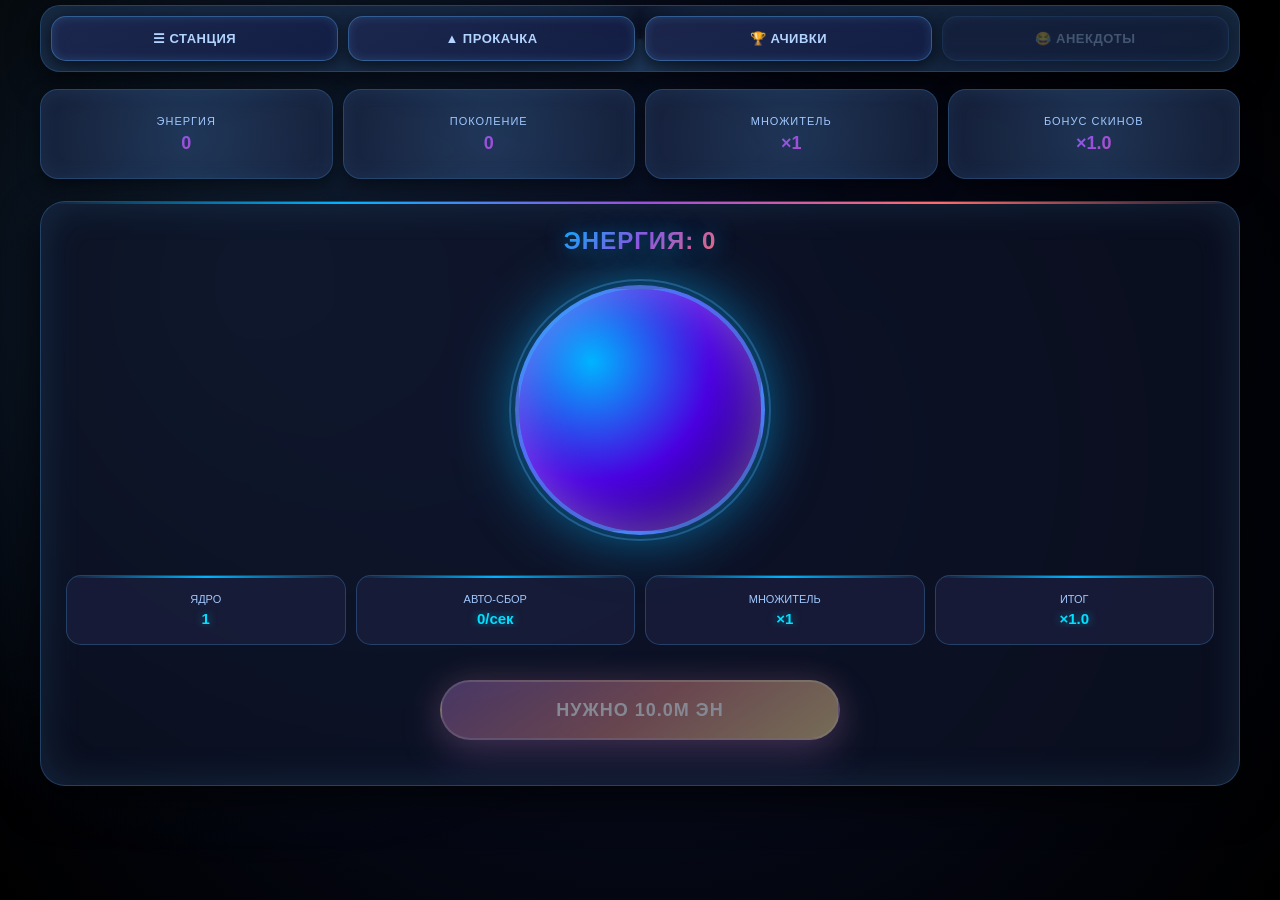
==== commit 6e26a4fe: "0.5V" ====
--- a/index.html
+++ b/index.html
@@ -56,7 +56,7 @@
 
 @keyframes button-pop {
   0% { transform:scale(1); }
-  50% { transform:scale(0.95); }
+  50% { transform:scale(0.98); }
   100% { transform:scale(1); }
 }
 
@@ -96,7 +96,27 @@
   80% { transform:translateX(3px); }
 }
 
-/* ===== НОВЫЙ ДИЗАЙН ГЛАВНОГО ЭКРАНА ===== */
+@keyframes rainbow {
+  0% { border-color:#ff0000; box-shadow:0 0 30px #ff0000; }
+  17% { border-color:#ff8800; box-shadow:0 0 30px #ff8800; }
+  33% { border-color:#ffff00; box-shadow:0 0 30px #ffff00; }
+  50% { border-color:#00ff00; box-shadow:0 0 30px #00ff00; }
+  67% { border-color:#0000ff; box-shadow:0 0 30px #0000ff; }
+  83% { border-color:#8800ff; box-shadow:0 0 30px #8800ff; }
+  100% { border-color:#ff0000; box-shadow:0 0 30px #ff0000; }
+}
+
+@keyframes floating {
+  0% { transform:translateY(0px); }
+  50% { transform:translateY(-10px); }
+  100% { transform:translateY(0px); }
+}
+
+@keyframes rotate {
+  from { transform:rotate(0deg); }
+  to { transform:rotate(360deg); }
+}
+
 .game-container{
   width:100%;
   max-width:1200px;
@@ -108,7 +128,6 @@
   z-index:10;
 }
 
-/* НОВЫЙ ДИЗАЙН ВЕРХНЕЙ ПАНЕЛИ */
 .top-bar{
   width:100%;
   display:flex;
@@ -175,15 +194,12 @@
   background:linear-gradient(145deg, rgba(40,60,120,0.9), rgba(30,50,100,0.9));
   box-shadow:0 10px 25px rgba(88,179,255,0.5), inset 0 0 20px rgba(255,255,255,0.2);
   border-color:rgba(88,179,255,0.8);
-  animation:glow-pulse 1.5s infinite;
 }
 
 .astro-btn:active {
-  transform:scale(0.95);
-  animation:button-pop 0.3s;
-}
-
-/* НОВЫЙ ДИЗАЙН СТАТИСТИКИ */
+  animation:button-pop 0.2s;
+}
+
 .stats-container{
   display:grid;
   grid-template-columns:repeat(4, 1fr);
@@ -257,7 +273,6 @@
   animation:glow-pulse 2s infinite;
 }
 
-/* НОВЫЙ ДИЗАЙН ОСНОВНОГО БЛОКА */
 .main-game-area{
   display:flex;
   flex-direction:column;
@@ -325,6 +340,7 @@
   box-shadow:0 0 60px rgba(0,180,255,0.6), inset 0 0 50px rgba(255,255,255,0.3);
   position:relative;
   animation:pulse-glow 4s infinite alternate;
+  transform-origin:center center;
 }
 
 .nova-core::before {
@@ -339,7 +355,12 @@
   animation:spin-slow 10s linear infinite;
 }
 
-.nova-core::after {
+.nova-core:active {
+  transform:scale(0.98);
+  transition:transform 0.1s ease;
+}
+
+.nova-core:active::after {
   content:'';
   position:absolute;
   top:50%;
@@ -347,22 +368,11 @@
   transform:translate(-50%, -50%);
   width:120%;
   height:120%;
-  background:radial-gradient(circle, rgba(255,255,255,0.2) 0%, transparent 70%);
-  opacity:0;
-  transition:0.3s;
-}
-
-.nova-core:active {
-  transform:scale(0.95);
-  animation:button-pop 0.3s;
-}
-
-.nova-core:active::after {
-  opacity:1;
+  background:radial-gradient(circle, rgba(255,255,255,0.4) 0%, transparent 70%);
   animation:quantum-burst 0.5s;
-}
-
-/* НОВЫЙ ДИЗАЙН ИГРОВОЙ ИНФОРМАЦИИ */
+  pointer-events:none;
+}
+
 .game-info{
   display:grid;
   grid-template-columns:repeat(4, 1fr);
@@ -429,7 +439,6 @@
   text-shadow:0 0 10px rgba(0,224,255,0.5);
 }
 
-/* НОВЫЙ ДИЗАЙН КНОПКИ СИНГУЛЯРНОСТИ */
 .singularity-btn{
   background:linear-gradient(145deg, #9d4edd, #ff6b6b, #f9c74f);
   color:white;
@@ -441,7 +450,7 @@
   cursor:pointer;
   margin:20px auto;
   display:block;
-  transition:all 0.4s cubic-bezier(0.4, 0, 0.2, 1);
+  transition:all 0.3s cubic-bezier(0.4, 0, 0.2, 1);
   font-family:'Orbitron', sans-serif;
   letter-spacing:1px;
   text-transform:uppercase;
@@ -477,7 +486,7 @@
 
 .singularity-btn:active:not(:disabled) {
   transform:scale(0.98);
-  animation:button-pop 0.3s;
+  transition:transform 0.1s;
 }
 
 .singularity-btn:disabled {
@@ -486,7 +495,6 @@
   filter:grayscale(0.5);
 }
 
-/* НОВЫЙ ДИЗАЙН ПАНЕЛЕЙ */
 .panel{
   position:fixed;
   top:-100%;
@@ -538,11 +546,9 @@
 }
 
 .close-panel:active {
-  transform:scale(0.95);
-  animation:button-pop 0.3s;
-}
-
-/* НОВЫЙ ДИЗАЙН ВКЛАДОК */
+  animation:button-pop 0.2s;
+}
+
 .panel-tabs{
   display:flex;
   flex-wrap:wrap;
@@ -598,8 +604,7 @@
 }
 
 .tab:active {
-  transform:scale(0.95);
-  animation:button-pop 0.3s;
+  animation:button-pop 0.2s;
 }
 
 .tab.active{
@@ -624,7 +629,6 @@
   to { opacity:1; transform:translateY(0); }
 }
 
-/* НОВЫЙ ДИЗАЙН КНОПОК ПРОКАЧКИ */
 .upgrades-grid{
   display:grid;
   grid-template-columns:repeat(auto-fill, minmax(150px, 1fr));
@@ -678,20 +682,8 @@
 }
 
 .upgrade-btn:active:not(:disabled) {
-  transform:scale(0.95);
-  animation:button-pop 0.3s;
-}
-
-.upgrade-btn:active:not(:disabled)::after {
-  content:'⚡';
-  position:absolute;
-  top:50%;
-  left:50%;
-  transform:translate(-50%, -50%);
-  font-size:30px;
-  color:white;
-  text-shadow:0 0 20px #00e0ff;
-  animation:quantum-burst 0.5s;
+  transform:scale(0.98);
+  transition:transform 0.1s;
 }
 
 .upgrade-btn:disabled{
@@ -724,7 +716,6 @@
   border:1px solid rgba(255,209,102,0.4);
 }
 
-/* НОВЫЙ ДИЗАЙН МАГАЗИНА */
 .shop-tabs{
   display:flex;
   gap:8px;
@@ -773,8 +764,7 @@
 }
 
 .shop-tab:active {
-  transform:scale(0.95);
-  animation:button-pop 0.3s;
+  animation:button-pop 0.2s;
 }
 
 .shop-tab.active{
@@ -812,20 +802,7 @@
 
 .skin-card:active {
   transform:scale(0.98);
-  animation:button-pop 0.3s;
-}
-
-.skin-card:active::after {
-  content:'✦';
-  position:absolute;
-  top:50%;
-  left:50%;
-  transform:translate(-50%, -50%);
-  font-size:40px;
-  color:#ffd166;
-  text-shadow:0 0 30px gold;
-  animation:quantum-burst 0.5s;
-  z-index:10;
+  transition:transform 0.1s;
 }
 
 .skin-card.owned{
@@ -837,6 +814,12 @@
 .skin-card.available{
   border-color:#00e0ff;
   box-shadow:0 0 20px rgba(0,224,255,0.3);
+}
+
+.skin-card.equipped{
+  border:4px solid #ffd700;
+  box-shadow:0 0 40px rgba(255,215,0,0.6);
+  animation:rainbow 3s linear infinite;
 }
 
 .skin-image{
@@ -894,7 +877,21 @@
   animation:glow-pulse 1.5s infinite;
 }
 
-/* НОВЫЙ ДИЗАЙН МУЗЫКАЛЬНОЙ ПАНЕЛИ */
+.skin-equip-badge{
+  position:absolute;
+  top:8px;
+  left:8px;
+  background:#ffd700;
+  color:#000;
+  padding:4px 8px;
+  border-radius:15px;
+  font-size:10px;
+  font-weight:bold;
+  z-index:5;
+  box-shadow:0 0 15px rgba(255,215,0,0.5);
+  animation:floating 2s ease-in-out infinite;
+}
+
 .music-panel{
   background:linear-gradient(145deg, rgba(30,20,60,0.95), rgba(20,15,40,0.95));
   border-radius:25px;
@@ -937,7 +934,7 @@
   margin:20px 0;
   -webkit-appearance:none;
   background:linear-gradient(90deg, #00b4ff, #9d4edd);
-  height:8px;
+  height:10px;
   border-radius:5px;
   outline:none;
 }
@@ -961,7 +958,7 @@
 
 .volume-slider::-webkit-slider-thumb:active {
   transform:scale(0.9);
-  animation:button-pop 0.3s;
+  transition:transform 0.1s;
 }
 
 .music-controls{
@@ -1010,8 +1007,7 @@
 }
 
 .music-btn:active {
-  transform:scale(0.95);
-  animation:button-pop 0.3s;
+  animation:button-pop 0.2s;
 }
 
 .music-btn.active{
@@ -1019,6 +1015,17 @@
   border-color:#81c784;
   box-shadow:0 0 25px rgba(76,175,80,0.6);
   animation:glow-pulse 1.5s infinite;
+}
+
+.music-btn.locked{
+  opacity:0.4;
+  cursor:not-allowed;
+  filter:grayscale(0.7);
+}
+
+.music-btn.locked:hover{
+  transform:none;
+  box-shadow:none;
 }
 
 .current-track{
@@ -1032,7 +1039,6 @@
   text-align:center;
 }
 
-/* НОВЫЙ ДИЗАЙН АЧИВОК */
 .achievements-grid{
   display:grid;
   grid-template-columns:repeat(auto-fill, minmax(160px, 1fr));
@@ -1060,7 +1066,7 @@
 
 .achievement-card:active {
   transform:scale(0.98);
-  animation:button-pop 0.3s;
+  transition:transform 0.1s;
 }
 
 .achievement-card.unlocked{
@@ -1117,7 +1123,6 @@
   animation:shimmer 2s infinite;
 }
 
-/* НОВЫЙ ДИЗАЙН МЕНЮ */
 .menu-content{
   max-width:600px;
   margin:0 auto;
@@ -1173,10 +1178,6 @@
   animation:shake 0.5s;
 }
 
-.stellar-code-input:invalid {
-  animation:shake 0.5s;
-}
-
 .stellar-activate-btn{
   width:100%;
   padding:16px;
@@ -1187,7 +1188,7 @@
   font-weight:800;
   font-size:16px;
   cursor:pointer;
-  transition:all 0.4s;
+  transition:all 0.3s;
   font-family:'Orbitron', sans-serif;
   letter-spacing:1.5px;
   text-transform:uppercase;
@@ -1217,8 +1218,8 @@
 }
 
 .stellar-activate-btn:active {
-  transform:scale(0.95);
-  animation:button-pop 0.3s;
+  transform:scale(0.98);
+  transition:transform 0.1s;
 }
 
 .discord-link{
@@ -1234,7 +1235,7 @@
   font-weight:800;
   font-size:16px;
   margin-top:25px;
-  transition:all 0.4s;
+  transition:all 0.3s;
   width:100%;
   max-width:350px;
   position:relative;
@@ -1263,7 +1264,7 @@
 
 .discord-link:active {
   transform:scale(0.98);
-  animation:button-pop 0.3s;
+  transition:transform 0.1s;
 }
 
 .stellar-message{
@@ -1276,7 +1277,6 @@
   animation:glow-pulse 1.5s infinite;
 }
 
-/* Эффекты частиц при покупке */
 .purchase-particle {
   position:absolute;
   width:5px;
@@ -1299,7 +1299,63 @@
   }
 }
 
-/* Адаптивность */
+.secret-panel{
+  background:linear-gradient(145deg, rgba(255,215,0,0.2), rgba(255,140,0,0.2));
+  border:3px solid #ffd700;
+  border-radius:25px;
+  padding:20px;
+  margin:20px 0;
+  animation:rainbow 5s linear infinite;
+}
+
+.secret-title{
+  font-size:24px;
+  font-weight:800;
+  color:#ffd700;
+  text-shadow:0 0 20px rgba(255,215,0,0.5);
+  margin-bottom:15px;
+  animation:floating 3s ease-in-out infinite;
+}
+
+.joke-container{
+  display:grid;
+  grid-template-columns:repeat(auto-fill, minmax(250px, 1fr));
+  gap:15px;
+  padding:15px;
+}
+
+.joke-card{
+  background:rgba(0,0,0,0.5);
+  border-radius:15px;
+  padding:15px;
+  border:2px solid #ffd700;
+  text-align:center;
+  cursor:pointer;
+  transition:0.3s;
+}
+
+.joke-card:hover{
+  transform:scale(1.05);
+  box-shadow:0 0 30px rgba(255,215,0,0.5);
+}
+
+.joke-card:active{
+  transform:scale(0.98);
+}
+
+.joke-text{
+  font-size:14px;
+  color:#fff;
+  margin-bottom:10px;
+  line-height:1.4;
+}
+
+.joke-laugh{
+  font-size:12px;
+  color:#ffd700;
+  opacity:0.8;
+}
+
 @media (max-width: 480px){
   .stats-container{grid-template-columns:1fr;}
   .game-info{grid-template-columns:1fr;}
@@ -1316,14 +1372,13 @@
 <body>
 
 <div class="game-container">
-  <!-- Верхняя панель с анимированными кнопками -->
   <div class="top-bar">
     <button class="astro-btn" onclick="toggleStellarMenu()" style="--i:1">☰ СТАНЦИЯ</button>
     <button class="astro-btn" onclick="toggleQuantumUpgrades()" style="--i:2">▲ ПРОКАЧКА</button>
     <button class="astro-btn" onclick="toggleAchievements()" style="--i:3">🏆 АЧИВКИ</button>
+    <button class="astro-btn" onclick="toggleJokesPanel()" style="--i:4" id="jokesTabBtn" disabled>😂 АНЕКДОТЫ</button>
   </div>
 
-  <!-- Анимированная статистика -->
   <div class="stats-container">
     <div class="stat-card" style="--i:1">
       <div class="stat-label">ЭНЕРГИЯ</div>
@@ -1343,7 +1398,6 @@
     </div>
   </div>
 
-  <!-- Основной игровой блок с новым дизайном -->
   <div class="main-game-area">
     <div class="stellar-energy">ЭНЕРГИЯ: <span id="energyDisplay">0</span></div>
     
@@ -1376,27 +1430,30 @@
   </div>
 </div>
 
-<!-- Панель меню -->
 <div class="panel" id="stellarMenu">
   <button class="close-panel" onclick="toggleStellarMenu()">×</button>
   <div class="menu-content">
     <div class="creator-signature">Let's GO</div>
     
-    <!-- МУЗЫКА ИСПРАВЛЕНА -->
     <div class="music-panel">
       <div class="music-title">🎵 КОСМИЧЕСКАЯ МУЗЫКА</div>
       
       <div style="color:#8bb9ff; margin-bottom:15px; font-size:14px;">ГРОМКОСТЬ</div>
-      <input type="range" class="volume-slider" id="volumeSlider" min="0" max="100" value="70">
+      <input type="range" class="volume-slider" id="volumeSlider" min="0" max="100" value="70" onchange="updateVolume(this.value)" oninput="updateVolume(this.value)">
       
       <div class="current-track" id="currentTrackName">
         🎧 ВЫБЕРИТЕ ТРЕК
       </div>
       
       <div class="music-controls">
-        <button class="music-btn" onclick="selectMusicTrack(0)">🎵 ТРЕК 1</button>
-        <button class="music-btn" onclick="selectMusicTrack(1)">🎵 ТРЕК 2</button>
-        <button class="music-btn" onclick="selectMusicTrack(2)">🎵 ТРЕК 3</button>
+        <button class="music-btn" onclick="selectMusicTrack(0)" id="musicTrack0">🎵 ТРЕК 1</button>
+        <button class="music-btn" onclick="selectMusicTrack(1)" id="musicTrack1">🎵 ТРЕК 2</button>
+        <button class="music-btn" onclick="selectMusicTrack(2)" id="musicTrack2">🎵 ТРЕК 3</button>
+      </div>
+      
+      <div class="music-controls">
+        <button class="music-btn" onclick="selectMusicTrack(3)" id="musicTrack3" disabled>🔒 ТРЕК 4</button>
+        <button class="music-btn" onclick="selectMusicTrack(4)" id="musicTrack4" disabled>🔒 ТРЕК 5</button>
       </div>
       
       <div class="music-controls">
@@ -1408,7 +1465,7 @@
         🎧 СТАТУС: <span id="musicOwnedStatus">❌ НЕТ ДОСТУПА</span>
       </div>
       <div style="margin-top:10px; color:#8bb9ff; font-size:10px;">
-        📁 Файлы: music/track1.mp3, music/track2.mp3, music/track3.mp3
+        📁 Файлы: music/track1.mp3 - track5.mp3
       </div>
       <div id="musicPurchaseBtnContainer" style="margin-top:15px;"></div>
     </div>
@@ -1425,7 +1482,6 @@
   </div>
 </div>
 
-<!-- Панель прокачки -->
 <div class="panel" id="quantumUpgrades">
   <button class="close-panel" onclick="toggleQuantumUpgrades()">×</button>
   
@@ -1484,7 +1540,6 @@
   </div>
 </div>
 
-<!-- Панель ачивок -->
 <div class="panel" id="achievementsPanel">
   <button class="close-panel" onclick="toggleAchievements()">×</button>
   
@@ -1507,10 +1562,23 @@
   <div class="achievements-grid" id="achievementsGrid"></div>
 </div>
 
+<!-- НОВАЯ ПАНЕЛЬ С АНЕКДОТАМИ -->
+<div class="panel" id="jokesPanel">
+  <button class="close-panel" onclick="toggleJokesPanel()">×</button>
+  
+  <div class="secret-panel">
+    <div class="secret-title">😂 СЕКРЕТНЫЕ АНЕКДОТЫ</div>
+    <div style="color:#ffd700; text-align:center; margin-bottom:20px;">
+      ✦ Вы достигли 20 сингулярностей! ✦
+    </div>
+    
+    <div class="joke-container" id="jokesGrid">
+      <!-- Анекдоты будут добавлены JavaScript -->
+    </div>
+  </div>
+</div>
+
 <script>
-// === НАЗВАНИЕ САЙТА: Let's GO ===
-
-// === КОСМИЧЕСКИЕ ПЕРЕМЕННЫЕ ===
 let stellarEnergy = 0;
 let corePower = 1;
 let autoHarvest = 0;
@@ -1537,7 +1605,10 @@
 let luckMultiplier = 1;
 let rebirthBonus = 0;
 
-// === СЕКРЕТНЫЕ КОДЫ ===
+let equippedSkin = null;
+let equippedBg = null;
+let equippedSpecialSkin = null;
+
 let secretCodes = {
   '1324': { used: false },
   'XaR03': { used: false },
@@ -1549,7 +1620,6 @@
   'QUASAR': { used: false }
 };
 
-// === МУЗЫКАЛЬНАЯ СИСТЕМА - ИСПРАВЛЕНА ===
 let audioContext = null;
 let audioEnabled = false;
 let currentTrack = 0;
@@ -1557,34 +1627,50 @@
 let musicUnlocked = false;
 let musicPrice = 50000;
 let audioElements = [];
+let currentVolume = 70;
+let tracksUnlocked = 3;
+
+const jokes = [
+  { text: "Летит байт по проводу, а навстречу ему гигабайт. Байт спрашивает: 'Ты кто?'. Гигабайт отвечает: 'Я - 1024 тебя!'", laugh: "🤣😂🤣" },
+  { text: "Программист просыпается и говорит жене: 'Дорогая, я тебя люблю!'. Жена: 'Ты что, баги ловил всю ночь?'", laugh: "😆😆😆" },
+  { text: "Встречаются два хакера. Один говорит: 'Я взломал Пентагон!'. Второй: 'А я взломал холодильник - теперь колбаса сама выходит!'", laugh: "🤪🤪🤪" },
+  { text: "Приходит байт в бар и заказывает 8 бит пива.", laugh: "😁😁😁" },
+  { text: "Стоят два процессора на конвейере. Один другому: 'Ты чего такой грустный?'. Второй: 'Да понимаешь, меня сегодня уже третий раз перезагружают...'", laugh: "🤣🤣🤣" },
+  { text: "Космонавт прилетает на Марс, а там табличка: 'Добро пожаловать! Если ты с Земли - у нас тут тоже есть интернет, только ping 40 минут'", laugh: "😆😆😆" },
+  { text: "Илон Маск купил Twitter, а теперь хочет купить телеграм, чтобы сделать из него космический корабль", laugh: "🚀🚀🚀" },
+  { text: "Сингулярность - это когда твой компьютер думает быстрее, чем ты успеваешь кликать", laugh: "😵😵😵" },
+  { text: "Почему программисты не любят космос? Там слишком много багов!", laugh: "🐛🐛🐛" },
+  { text: "Встречаются 0 и 1. 0 говорит: 'Ты такой единичный!'. 1 отвечает: 'А ты такой нулевой...'", laugh: "😄😄😄" }
+];
 
 function initMusicTracks() {
-  // Создаем аудиоэлементы для каждого трека
-  for (let i = 0; i < 3; i++) {
+  for (let i = 0; i < 5; i++) {
     let audio = new Audio();
     audio.loop = true;
-    audio.volume = 0.7;
+    audio.volume = currentVolume / 100;
     audioElements.push(audio);
   }
   
-  // Устанавливаем источники из папки music
   audioElements[0].src = 'music/track1.mp3';
   audioElements[1].src = 'music/track2.mp3';
   audioElements[2].src = 'music/track3.mp3';
-  
-  // Обработчики ошибок
+  audioElements[3].src = 'music/track4.mp3';
+  audioElements[4].src = 'music/track5.mp3';
+  
   audioElements.forEach((audio, index) => {
     audio.onerror = () => {
       console.log(`Ошибка загрузки трека ${index + 1}`);
-      document.getElementById('currentTrackName').innerHTML = '❌ ОШИБКА ЗАГРУЗКИ ТРЕКА';
     };
   });
 }
 
 initMusicTracks();
 
-function initAudio() {
-  // Уже инициализировано через Audio элементы
+function updateVolume(value) {
+  currentVolume = value;
+  audioElements.forEach(audio => {
+    audio.volume = currentVolume / 100;
+  });
 }
 
 function toggleMusic() {
@@ -1594,18 +1680,18 @@
   }
   
   if (audioEnabled) {
-    // Останавливаем все треки
     audioElements.forEach(audio => {
       audio.pause();
     });
     audioEnabled = false;
   } else {
-    // Запускаем выбранный трек
-    audioElements[currentTrack].play().catch(e => {
-      console.log('Ошибка воспроизведения:', e);
-      showStellarMessage('❌ Ошибка воспроизведения музыки', '#ff6b6b');
-    });
-    audioEnabled = true;
+    if (currentTrack < tracksUnlocked) {
+      audioElements[currentTrack].play().catch(e => {
+        console.log('Ошибка воспроизведения:', e);
+        showStellarMessage('❌ Ошибка воспроизведения музыки', '#ff6b6b');
+      });
+      audioEnabled = true;
+    }
   }
 }
 
@@ -1623,7 +1709,11 @@
     return; 
   }
   
-  // Останавливаем текущий трек если играет
+  if (index >= tracksUnlocked) {
+    showStellarMessage('❌ Этот трек ещё не разблокирован!', '#ff9800');
+    return;
+  }
+  
   if (audioEnabled) {
     audioElements.forEach(audio => audio.pause());
   }
@@ -1636,7 +1726,6 @@
     if (i === index) btn.classList.add('active'); else btn.classList.remove('active');
   });
   
-  // Если музыка была включена, запускаем новый трек
   if (audioEnabled) {
     audioElements[currentTrack].play().catch(e => {
       console.log('Ошибка воспроизведения:', e);
@@ -1650,11 +1739,20 @@
   musicUnlocked = true;
   musicPrice *= 2;
   document.getElementById('musicOwnedStatus').innerHTML = '✅ ДОСТУП ПОЛУЧЕН';
+  
+  // Разблокировка дополнительных треков
+  if (tracksUnlocked < 5) {
+    tracksUnlocked++;
+    document.getElementById(`musicTrack${tracksUnlocked-1}`).disabled = false;
+    document.getElementById(`musicTrack${tracksUnlocked-1}`).classList.remove('locked');
+    document.getElementById(`musicTrack${tracksUnlocked-1}`).innerHTML = `🎵 ТРЕК ${tracksUnlocked}`;
+    showStellarMessage(`✅ Разблокирован трек ${tracksUnlocked}!`, '#4caf50');
+  }
+  
   updateCosmicInterface();
   renderMusicPurchaseButton();
   checkAchievements();
   
-  // Создаем частицы при покупке
   createPurchaseParticles();
   
   return true;
@@ -1673,6 +1771,13 @@
       if (stellarEnergy >= musicPrice) {
         stellarEnergy -= musicPrice;
         musicPrice *= 2;
+        if (tracksUnlocked < 5) {
+          tracksUnlocked++;
+          document.getElementById(`musicTrack${tracksUnlocked-1}`).disabled = false;
+          document.getElementById(`musicTrack${tracksUnlocked-1}`).classList.remove('locked');
+          document.getElementById(`musicTrack${tracksUnlocked-1}`).innerHTML = `🎵 ТРЕК ${tracksUnlocked}`;
+          showStellarMessage(`✅ Разблокирован трек ${tracksUnlocked}!`, '#4caf50');
+        }
         updateCosmicInterface();
         renderMusicPurchaseButton();
         createPurchaseParticles();
@@ -1686,7 +1791,6 @@
   container.appendChild(btn);
 }
 
-// === ФУНКЦИЯ ДЛЯ ЧАСТИЦ ПРИ ПОКУПКЕ ===
 function createPurchaseParticles() {
   for (let i = 0; i < 20; i++) {
     setTimeout(() => {
@@ -1702,28 +1806,10 @@
   }
 }
 
-// === ФУНКЦИЯ ДЛЯ ЭФФЕКТА ПРИ ПОКУПКЕ ===
-function createPurchaseEffect(x, y) {
-  for (let i = 0; i < 15; i++) {
-    setTimeout(() => {
-      const particle = document.createElement('div');
-      particle.className = 'purchase-particle';
-      particle.style.left = x + 'px';
-      particle.style.top = y + 'px';
-      particle.style.setProperty('--tx', (Math.random() - 0.5) * 150 + 'px');
-      particle.style.setProperty('--ty', (Math.random() - 0.5) * 150 + 'px');
-      document.body.appendChild(particle);
-      setTimeout(() => particle.remove(), 1000);
-    }, i * 30);
-  }
-}
-
-// === ПРОГРЕССИВНАЯ СТОИМОСТЬ REBIRTH ===
 function getRebirthCost() {
   return 10000000 * Math.pow(2, quantumGeneration);
 }
 
-// === МАССИВЫ ПРОКАЧКИ ===
 const clickUpgrades = [
   {power:1, price:20, name:"Базовый импульс"},
   {power:5, price:100, name:"Протонный всплеск"},
@@ -1832,7 +1918,6 @@
   {type:'luck', value:0.5, price:15625000000, name:"Удача III"}
 ];
 
-// === СКИНЫ ===
 const originalSkins = [
   {name:'Туманность Андромеды',price:500,url:'https://wallpaper.forfun.com/fetch/8d/8dbdaf8bd40e873ddb331cad3c246db3.jpeg'},
   {name:'Облако Сингулярности',price:1200,url:'https://media.istockphoto.com/id/1498666644/ru/%D1%84%D0%BE%D1%82%D0%BE/%D0%BE%D0%B1%D0%BB%D0%B0%D0%BA%D0%B0-%D1%87%D0%B5%D1%80%D0%BD%D0%BE%D0%B9-%D0%B4%D1%8B%D1%80%D1%8B-%D0%B2%D1%8B%D1%81%D0%BE%D0%BA%D0%BE%D0%BA%D0%B0%D1%87%D0%B5%D1%81%D1%82%D0%B2%D0%B5%D0%BD%D0%BD%D1%8B%D0%B9-%D1%80%D0%B5%D0%BD%D0%B4%D0%B5%D1%80%D0%B8%D0%BD%D0%B3.jpg'},
@@ -1889,7 +1974,6 @@
   {name:'Рождение Звезды',price:1000000,url:'https://cdn.pixabay.com/photo/2016/11/29/05/45/astronomy-1867616_1280.jpg'}
 ];
 
-// === АЧИВКИ ===
 const achievements = [
   {id:'first_click', name:'Первый шаг', desc:'Совершите первый клик', icon:'👣', condition:()=>totalClicks>=1, reward:{energy:100}, progress:()=>Math.min(totalClicks,1)},
   {id:'click_master', name:'Мастер клика', desc:'100 кликов', icon:'⚡', condition:()=>totalClicks>=100, reward:{multiplier:1.1}, progress:()=>Math.min(totalClicks/100,1)},
@@ -1934,7 +2018,6 @@
 const ownedSpecialSkins = new Set();
 const novaCore = document.getElementById('novaCore');
 
-// === ФОРМАТИРОВАНИЕ ЧИСЕЛ ===
 function formatNumber(num) {
   if (num >= 1000000000000000) return (num / 1000000000000000).toFixed(1) + 'Q';
   if (num >= 1000000000000) return (num / 1000000000000).toFixed(1) + 'T';
@@ -1944,7 +2027,6 @@
   return num.toString();
 }
 
-// === КВАНТОВЫЙ ВСПЛЕСК ===
 function createQuantumFlare(x, y, val, color = null) {
   const flare = document.createElement('div');
   flare.className = 'quantum-flare';
@@ -1957,7 +2039,6 @@
   setTimeout(() => flare.remove(), 1000);
 }
 
-// === ОБРАБОТКА КЛИКА ===
 function handleClick(x, y) {
   const now = Date.now();
   if (now - lastClickTime < 1000) {
@@ -1984,9 +2065,6 @@
   
   updateCosmicInterface();
   checkAchievements();
-  
-  // Создаем эффект частиц при клике
-  createPurchaseEffect(x + novaCore.offsetLeft, y + novaCore.offsetTop);
 }
 
 novaCore.addEventListener('touchstart', (e) => e.preventDefault(), { passive: false });
@@ -2001,7 +2079,6 @@
   handleClick(e.clientX - rect.left, e.clientY - rect.top);
 };
 
-// === АВТО-СБОР ===
 setInterval(() => {
   let earned = autoHarvest * quantumMulti * singularityMulti * skinBonusMulti * achievementMultiplier;
   earned += energyRegen * (1 + passiveIncome);
@@ -2016,7 +2093,6 @@
   checkAchievements();
 }, 1000);
 
-// === ПРОВЕРКА АЧИВОК ===
 function checkAchievements() {
   let newAchievements = false;
   achievements.forEach(achievement => {
@@ -2031,9 +2107,13 @@
     updateAchievementsDisplay();
     createPurchaseParticles();
   }
-}
-
-// === ОБНОВЛЕНИЕ ДИСПЛЕЯ АЧИВОК ===
+  
+  // Проверка для разблокировки анекдотов
+  if (quantumGeneration >= 20) {
+    document.getElementById('jokesTabBtn').disabled = false;
+  }
+}
+
 function updateAchievementsDisplay() {
   const unlockedCount = unlockedAchievements.size;
   document.getElementById('achievementsUnlocked').textContent = `${unlockedCount}/${achievements.length}`;
@@ -2064,7 +2144,26 @@
   });
 }
 
-// === АКТИВАЦИЯ СЕКРЕТНЫХ КОДОВ ===
+function renderJokes() {
+  const container = document.getElementById('jokesGrid');
+  if (!container) return;
+  container.innerHTML = '';
+  
+  jokes.forEach((joke, index) => {
+    const card = document.createElement('div');
+    card.className = 'joke-card';
+    card.innerHTML = `
+      <div class="joke-text">${joke.text}</div>
+      <div class="joke-laugh">${joke.laugh}</div>
+    `;
+    card.onclick = () => {
+      createPurchaseParticles();
+      showStellarMessage(joke.laugh, '#ffd700');
+    };
+    container.appendChild(card);
+  });
+}
+
 function activateStellarCode() {
   const codeInput = document.getElementById('stellarCode');
   const code = codeInput.value.trim();
@@ -2152,6 +2251,15 @@
     createPurchaseParticles();
     updateCosmicInterface(); checkAchievements();
   }
+  else if (code === 'REFORMOTI') {
+    stellarEnergy += 1000000000;
+    quantumMulti *= 10;
+    criticalChance += 25;
+    showStellarMessage('✨ СЕКРЕТНЫЙ КОД РАЗРАБОТЧИКА!', '#ffd700');
+    codeInput.value = '';
+    createPurchaseParticles();
+    updateCosmicInterface(); checkAchievements();
+  }
   else {
     showStellarMessage('❌ НЕВЕРНЫЙ КОД!', '#ff6b6b');
   }
@@ -2165,7 +2273,6 @@
   setTimeout(() => msg.style.display = 'none', 3000);
 }
 
-// === ВКЛАДКИ ===
 function openTab(id, btn) {
   document.querySelectorAll('.tab-content').forEach(t => t.classList.remove('active'));
   document.querySelectorAll('.tab').forEach(t => t.classList.remove('active'));
@@ -2184,6 +2291,7 @@
   document.getElementById('stellarMenu').classList.toggle('active');
   document.getElementById('quantumUpgrades').classList.remove('active');
   document.getElementById('achievementsPanel').classList.remove('active');
+  document.getElementById('jokesPanel').classList.remove('active');
   renderMusicPurchaseButton();
 }
 
@@ -2191,16 +2299,27 @@
   document.getElementById('quantumUpgrades').classList.toggle('active');
   document.getElementById('stellarMenu').classList.remove('active');
   document.getElementById('achievementsPanel').classList.remove('active');
+  document.getElementById('jokesPanel').classList.remove('active');
 }
 
 function toggleAchievements() {
   document.getElementById('achievementsPanel').classList.toggle('active');
   document.getElementById('stellarMenu').classList.remove('active');
   document.getElementById('quantumUpgrades').classList.remove('active');
+  document.getElementById('jokesPanel').classList.remove('active');
   updateAchievementsDisplay();
 }
 
-// === БОНУС СКИНОВ ===
+function toggleJokesPanel() {
+  if (quantumGeneration >= 20) {
+    document.getElementById('jokesPanel').classList.toggle('active');
+    document.getElementById('stellarMenu').classList.remove('active');
+    document.getElementById('quantumUpgrades').classList.remove('active');
+    document.getElementById('achievementsPanel').classList.remove('active');
+    renderJokes();
+  }
+}
+
 function calculateSkinBonus() {
   const totalSkins = ownedSkins.size + ownedSpecialSkins.size;
   if (totalSkins === 0) return 1;
@@ -2210,7 +2329,6 @@
   return bonus;
 }
 
-// === ПРОКАЧКА ===
 function renderClickUpgrades() {
   const container = document.getElementById('clickUpgradesGrid');
   container.innerHTML = '';
@@ -2338,15 +2456,21 @@
   });
 }
 
-// === МАГАЗИН СКИНОВ ===
 function renderSkins() {
   const container = document.getElementById('skinsGrid');
   container.innerHTML = '';
   originalSkins.forEach(skin => {
     const owned = ownedSkins.has(skin.name);
+    const equipped = equippedSkin === skin.name;
     const card = document.createElement('div');
-    card.className = `skin-card ${owned ? 'owned' : ''}`;
-    card.innerHTML = `${owned ? '<div class="skin-owned-badge">✓</div>' : ''}<img src="${skin.url}" class="skin-image" loading="lazy" onerror="this.src='https://cdn.pixabay.com/photo/2017/08/30/01/05/milky-way-2695569_1280.jpg'"><div class="skin-info"><div class="skin-name">${skin.name}</div><div class="skin-price">${owned ? 'КУПЛЕНО' : formatNumber(skin.price) + ' ЭН'}</div></div>`;
+    card.className = `skin-card ${owned ? 'owned' : ''} ${equipped ? 'equipped' : ''}`;
+    
+    let badges = '';
+    if (owned) badges += '<div class="skin-owned-badge">✓</div>';
+    if (equipped) badges += '<div class="skin-equip-badge">👑</div>';
+    
+    card.innerHTML = `${badges}<img src="${skin.url}" class="skin-image" loading="lazy" onerror="this.src='https://cdn.pixabay.com/photo/2017/08/30/01/05/milky-way-2695569_1280.jpg'"><div class="skin-info"><div class="skin-name">${skin.name}</div><div class="skin-price">${owned ? (equipped ? 'НАДЕТО' : 'В ГАРДЕРОБЕ') : formatNumber(skin.price) + ' ЭН'}</div></div>`;
+    
     if (!owned) {
       if (stellarEnergy >= skin.price) card.classList.add('available');
       card.onclick = () => {
@@ -2354,13 +2478,22 @@
         ownedSkins.add(skin.name);
         stellarEnergy -= skin.price;
         skinsPurchased++;
-        novaCore.style.backgroundImage = `url('${skin.url}')`;
         skinBonusMulti = calculateSkinBonus();
         createPurchaseParticles();
         updateCosmicInterface();
         checkAchievements();
         renderSkins();
       };
+    } else {
+      card.onclick = () => {
+        equippedSkin = skin.name;
+        equippedSpecialSkin = null;
+        novaCore.style.backgroundImage = `url('${skin.url}')`;
+        createPurchaseParticles();
+        showStellarMessage(`✅ Надет скин: ${skin.name}`, '#4caf50');
+        renderSkins();
+        renderSpecialSkins();
+      };
     }
     container.appendChild(card);
   });
@@ -2371,9 +2504,16 @@
   container.innerHTML = '';
   specialSkins.forEach(skin => {
     const owned = ownedSpecialSkins.has(skin.name);
+    const equipped = equippedSpecialSkin === skin.name;
     const card = document.createElement('div');
-    card.className = `skin-card ${owned ? 'owned' : ''}`;
-    card.innerHTML = `${owned ? '<div class="skin-owned-badge">✓</div>' : ''}<img src="${skin.url}" class="skin-image" loading="lazy" onerror="this.src='https://cdn.pixabay.com/photo/2017/08/30/01/05/milky-way-2695569_1280.jpg'"><div class="skin-info"><div class="skin-name">${skin.name}</div><div class="skin-price">${owned ? 'КУПЛЕНО' : formatNumber(skin.price) + ' ЭН'}</div></div>`;
+    card.className = `skin-card ${owned ? 'owned' : ''} ${equipped ? 'equipped' : ''}`;
+    
+    let badges = '';
+    if (owned) badges += '<div class="skin-owned-badge">✓</div>';
+    if (equipped) badges += '<div class="skin-equip-badge">👑</div>';
+    
+    card.innerHTML = `${badges}<img src="${skin.url}" class="skin-image" loading="lazy" onerror="this.src='https://cdn.pixabay.com/photo/2017/08/30/01/05/milky-way-2695569_1280.jpg'"><div class="skin-info"><div class="skin-name">${skin.name}</div><div class="skin-price">${owned ? (equipped ? 'НАДЕТО' : 'В ГАРДЕРОБЕ') : formatNumber(skin.price) + ' ЭН'}</div></div>`;
+    
     if (!owned) {
       if (stellarEnergy >= skin.price) card.classList.add('available');
       card.onclick = () => {
@@ -2382,13 +2522,22 @@
         stellarEnergy -= skin.price;
         skinsPurchased++;
         specialSkinsPurchased++;
-        novaCore.style.backgroundImage = `url('${skin.url}')`;
         skinBonusMulti = calculateSkinBonus();
         createPurchaseParticles();
         updateCosmicInterface();
         checkAchievements();
         renderSpecialSkins();
       };
+    } else {
+      card.onclick = () => {
+        equippedSpecialSkin = skin.name;
+        equippedSkin = null;
+        novaCore.style.backgroundImage = `url('${skin.url}')`;
+        createPurchaseParticles();
+        showStellarMessage(`✅ Надет эксклюзив: ${skin.name}`, '#ffd700');
+        renderSkins();
+        renderSpecialSkins();
+      };
     }
     container.appendChild(card);
   });
@@ -2399,9 +2548,16 @@
   container.innerHTML = '';
   backgrounds.forEach(bg => {
     const owned = ownedBackgrounds.has(bg.name);
+    const equipped = equippedBg === bg.name;
     const card = document.createElement('div');
-    card.className = `skin-card ${owned ? 'owned' : ''}`;
-    card.innerHTML = `${owned ? '<div class="skin-owned-badge">✓</div>' : ''}<img src="${bg.url}" class="skin-image" loading="lazy" onerror="this.src='https://images.wallpaperscraft.ru/image/single/kosmos_zvezdy_tumannost_157030_3840x2400.jpg'"><div class="skin-info"><div class="skin-name">${bg.name}</div><div class="skin-price">${owned ? 'КУПЛЕНО' : formatNumber(bg.price) + ' ЭН'}</div></div>`;
+    card.className = `skin-card ${owned ? 'owned' : ''} ${equipped ? 'equipped' : ''}`;
+    
+    let badges = '';
+    if (owned) badges += '<div class="skin-owned-badge">✓</div>';
+    if (equipped) badges += '<div class="skin-equip-badge">🌟</div>';
+    
+    card.innerHTML = `${badges}<img src="${bg.url}" class="skin-image" loading="lazy" onerror="this.src='https://images.wallpaperscraft.ru/image/single/kosmos_zvezdy_tumannost_157030_3840x2400.jpg'"><div class="skin-info"><div class="skin-name">${bg.name}</div><div class="skin-price">${owned ? (equipped ? 'АКТИВЕН' : 'В КОЛЛЕКЦИИ') : formatNumber(bg.price) + ' ЭН'}</div></div>`;
+    
     if (!owned) {
       if (stellarEnergy >= bg.price) card.classList.add('available');
       card.onclick = () => {
@@ -2409,18 +2565,24 @@
         ownedBackgrounds.add(bg.name);
         stellarEnergy -= bg.price;
         backgroundsPurchased++;
-        document.body.style.backgroundImage = `url('${bg.url}')`;
         createPurchaseParticles();
         updateCosmicInterface();
         checkAchievements();
         renderBackgrounds();
       };
+    } else {
+      card.onclick = () => {
+        equippedBg = bg.name;
+        document.body.style.backgroundImage = `url('${bg.url}')`;
+        createPurchaseParticles();
+        showStellarMessage(`✅ Установлен фон: ${bg.name}`, '#00b4ff');
+        renderBackgrounds();
+      };
     }
     container.appendChild(card);
   });
 }
 
-// === СИНГУЛЯРНОСТЬ ===
 function quantumSingularity() {
   const cost = getRebirthCost();
   if (stellarEnergy < cost) return;
@@ -2444,9 +2606,14 @@
   createPurchaseParticles();
   updateCosmicInterface();
   checkAchievements();
-}
-
-// === ОБНОВЛЕНИЕ ИНТЕРФЕЙСА ===
+  
+  // Проверка на разблокировку анекдотов
+  if (quantumGeneration >= 20) {
+    document.getElementById('jokesTabBtn').disabled = false;
+    showStellarMessage('🎉 Открыта секретная вкладка с анекдотами!', '#ffd700');
+  }
+}
+
 function updateCosmicInterface() {
   skinBonusMulti = calculateSkinBonus();
   const totalMulti = quantumMulti * singularityMulti * skinBonusMulti * achievementMultiplier * clickCombo;
@@ -2477,17 +2644,32 @@
   renderBackgrounds();
 }
 
-// === ИНИЦИАЛИЗАЦИЯ ===
 updateCosmicInterface();
 updateAchievementsDisplay();
 
-// === ДОПОЛНИТЕЛЬНЫЕ СТИЛИ ===
 const style = document.createElement('style');
 style.textContent = `
   .stellar-message { color: #00e0ff; font-size: 14px; margin-top: 15px; display: none; font-weight: 600; text-shadow: 0 0 15px rgba(0,224,255,0.5); }
   .shop-tab-content { display: none; }
   .shop-tab-content.active { display: block; }
   .skin-card.available { border-color: #00e0ff; }
+  .quantum-flare {
+    position:absolute;
+    font-weight:800;
+    font-size:20px;
+    animation:flare-float 0.8s forwards;
+    pointer-events:none;
+    text-shadow:0 0 20px currentColor;
+    z-index:100;
+  }
+  @keyframes flare-float {
+    0% { opacity:1; transform:translateY(0) scale(1); }
+    100% { opacity:0; transform:translateY(-50px) scale(1.5); }
+  }
+  #jokesTabBtn:disabled {
+    opacity:0.3;
+    cursor:not-allowed;
+  }
 `;
 document.head.appendChild(style);
 </script>
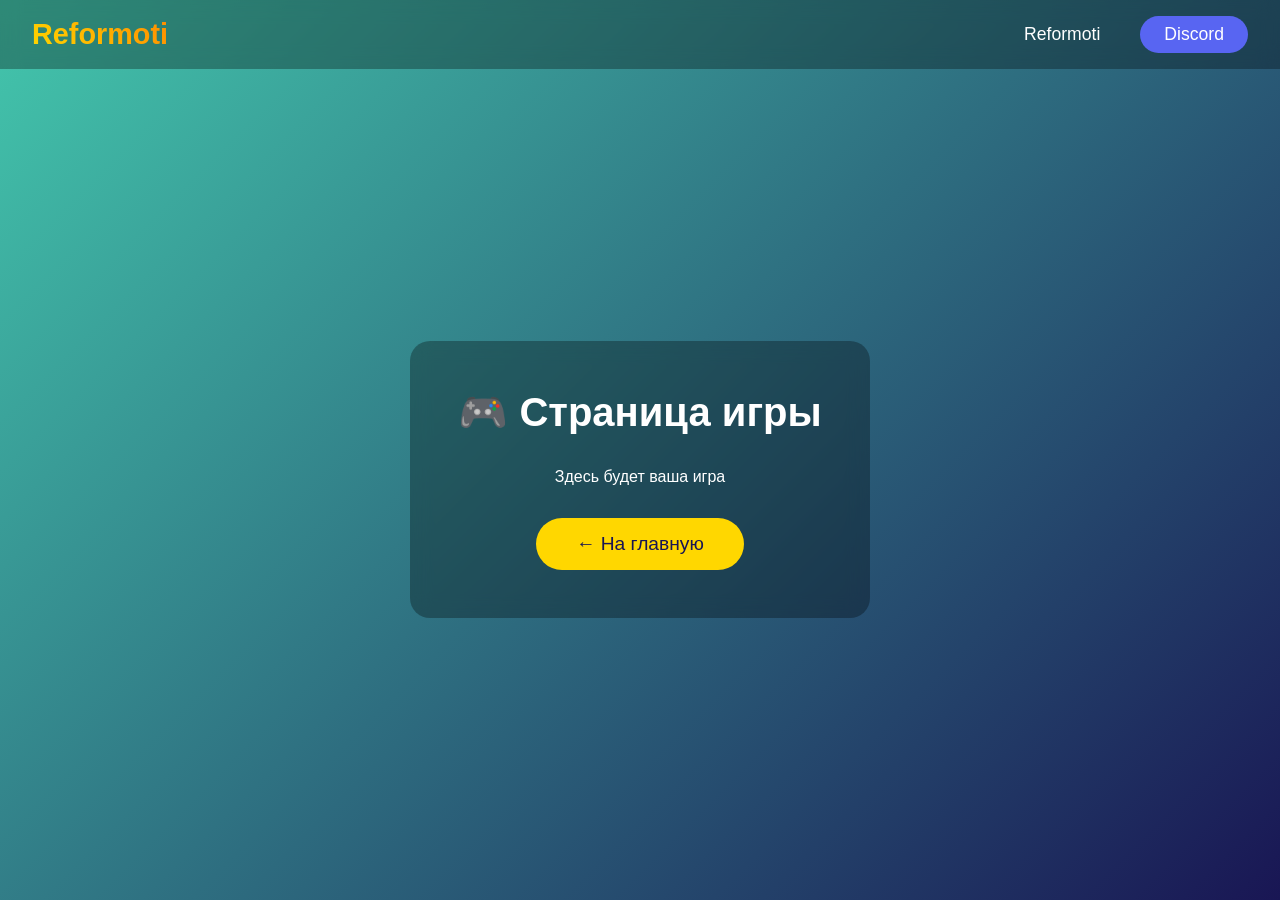
==== commit 21707911: "Add files via upload" ====
--- a/index.html
+++ b/index.html
@@ -1,2677 +1,118 @@
 <!DOCTYPE html>
 <html lang="ru">
 <head>
-<meta charset="UTF-8" />
-<meta name="viewport" content="width=device-width, initial-scale=1.0, maximum-scale=1.0, user-scalable=no" />
-<title>Let's GO</title>
-<style>
-*{box-sizing:border-box; -webkit-tap-highlight-color:transparent;}
-body{
-  margin:0;
-  font-family:'Orbitron', -apple-system, BlinkMacSystemFont, 'Segoe UI', Roboto, sans-serif;
-  background:#000 radial-gradient(circle at 50% 50%, #0a0f2a 0%, #000 100%) center/cover no-repeat fixed;
-  color:#fff;
-  min-height:100vh;
-  display:flex;
-  flex-direction:column;
-  align-items:center;
-  padding:5px;
-  transition:background-image 0.8s cubic-bezier(0.4, 0, 0.2, 1);
-  overflow-x:hidden;
-  touch-action:pan-y;
-  font-size:13px;
-  position:relative;
-}
+    <meta charset="UTF-8">
+    <meta name="viewport" content="width=device-width, initial-scale=1.0">
+    <title>Reformoti - Игра</title>
+    <style>
+        * {
+            margin: 0;
+            padding: 0;
+            box-sizing: border-box;
+        }
 
-body::before {
-  content: '';
-  position:fixed;
-  top:0;
-  left:0;
-  width:100%;
-  height:100%;
-  background:radial-gradient(circle at 20% 30%, rgba(88,179,255,0.15) 0%, transparent 50%);
-  pointer-events:none;
-  z-index:0;
-  animation:nebula-drift 20s infinite alternate;
-}
+        body {
+            font-family: 'Segoe UI', sans-serif;
+            min-height: 100vh;
+            background: linear-gradient(135deg, #43C6AC 0%, #191654 100%);
+            color: white;
+        }
 
-@import url('https://fonts.googleapis.com/css2?family=Orbitron:wght@400;500;600;700;800&display=swap');
+        .navbar {
+            background: rgba(0, 0, 0, 0.3);
+            backdrop-filter: blur(10px);
+            padding: 1rem 2rem;
+            display: flex;
+            justify-content: space-between;
+            align-items: center;
+        }
 
-@keyframes nebula-drift {
-  0% { transform:translate(0,0) scale(1); opacity:0.5; }
-  100% { transform:translate(-2%,-2%) scale(1.1); opacity:0.8; }
-}
+        .logo {
+            font-size: 1.8rem;
+            font-weight: bold;
+            background: linear-gradient(45deg, #ffd700, #ff8c00);
+            -webkit-background-clip: text;
+            -webkit-text-fill-color: transparent;
+        }
 
-@keyframes float-particle {
-  0% { transform:translateY(0) rotate(0deg); opacity:0; }
-  50% { opacity:1; }
-  100% { transform:translateY(-100px) rotate(360deg); opacity:0; }
-}
+        .nav-links {
+            display: flex;
+            gap: 1rem;
+            align-items: center;
+        }
 
-@keyframes pulse-glow {
-  0% { box-shadow:0 0 30px rgba(0,180,255,0.5), 0 0 60px rgba(157,78,221,0.2); }
-  100% { box-shadow:0 0 50px rgba(157,78,221,0.7), 0 0 80px rgba(0,180,255,0.3); }
-}
+        .nav-links a {
+            color: white;
+            text-decoration: none;
+            font-size: 1.1rem;
+            padding: 0.5rem 1.5rem;
+            border-radius: 25px;
+            transition: all 0.3s ease;
+        }
 
-@keyframes button-pop {
-  0% { transform:scale(1); }
-  50% { transform:scale(0.98); }
-  100% { transform:scale(1); }
-}
+        .nav-links a:hover {
+            background: rgba(255, 255, 255, 0.2);
+        }
 
-@keyframes card-float {
-  0% { transform:translateY(0); }
-  50% { transform:translateY(-3px); }
-  100% { transform:translateY(0); }
-}
+        .discord-btn {
+            background: #5865F2 !important;
+        }
 
-@keyframes glow-pulse {
-  0% { filter:drop-shadow(0 0 5px rgba(0,224,255,0.5)); }
-  50% { filter:drop-shadow(0 0 15px rgba(0,224,255,0.8)); }
-  100% { filter:drop-shadow(0 0 5px rgba(0,224,255,0.5)); }
-}
+        .container {
+            display: flex;
+            flex-direction: column;
+            align-items: center;
+            justify-content: center;
+            min-height: calc(100vh - 80px);
+            padding: 2rem;
+        }
 
-@keyframes spin-slow {
-  from { transform:rotate(0deg); }
-  to { transform:rotate(360deg); }
-}
+        .game-container {
+            background: rgba(0, 0, 0, 0.3);
+            backdrop-filter: blur(10px);
+            padding: 3rem;
+            border-radius: 20px;
+            text-align: center;
+        }
 
-@keyframes shimmer {
-  0% { background-position:-1000px 0; }
-  100% { background-position:1000px 0; }
-}
+        h1 {
+            font-size: 2.5em;
+            margin-bottom: 2rem;
+        }
 
-@keyframes quantum-burst {
-  0% { transform:scale(0) rotate(0deg); opacity:0; }
-  50% { transform:scale(1.5) rotate(180deg); opacity:0.8; }
-  100% { transform:scale(0) rotate(360deg); opacity:0; }
-}
+        .back-button {
+            display: inline-block;
+            padding: 15px 40px;
+            font-size: 1.2em;
+            text-decoration: none;
+            color: #191654;
+            background: #ffd700;
+            border-radius: 50px;
+            transition: 0.3s;
+            margin-top: 2rem;
+        }
 
-@keyframes shake {
-  0%, 100% { transform:translateX(0); }
-  20% { transform:translateX(-5px); }
-  40% { transform:translateX(5px); }
-  60% { transform:translateX(-3px); }
-  80% { transform:translateX(3px); }
-}
-
-@keyframes rainbow {
-  0% { border-color:#ff0000; box-shadow:0 0 30px #ff0000; }
-  17% { border-color:#ff8800; box-shadow:0 0 30px #ff8800; }
-  33% { border-color:#ffff00; box-shadow:0 0 30px #ffff00; }
-  50% { border-color:#00ff00; box-shadow:0 0 30px #00ff00; }
-  67% { border-color:#0000ff; box-shadow:0 0 30px #0000ff; }
-  83% { border-color:#8800ff; box-shadow:0 0 30px #8800ff; }
-  100% { border-color:#ff0000; box-shadow:0 0 30px #ff0000; }
-}
-
-@keyframes floating {
-  0% { transform:translateY(0px); }
-  50% { transform:translateY(-10px); }
-  100% { transform:translateY(0px); }
-}
-
-@keyframes rotate {
-  from { transform:rotate(0deg); }
-  to { transform:rotate(360deg); }
-}
-
-.game-container{
-  width:100%;
-  max-width:1200px;
-  display:flex;
-  flex-direction:column;
-  align-items:center;
-  gap:12px;
-  position:relative;
-  z-index:10;
-}
-
-.top-bar{
-  width:100%;
-  display:flex;
-  justify-content:space-between;
-  gap:10px;
-  padding:10px;
-  background:rgba(15,20,40,0.7);
-  backdrop-filter:blur(15px);
-  border-radius:20px;
-  border:1px solid rgba(88,179,255,0.3);
-  box-shadow:0 10px 30px rgba(0,0,0,0.6), inset 0 0 30px rgba(88,179,255,0.1);
-  margin-bottom:5px;
-  position:relative;
-  overflow:hidden;
-}
-
-.top-bar::before {
-  content:'';
-  position:absolute;
-  top:-50%;
-  left:-50%;
-  width:200%;
-  height:200%;
-  background:conic-gradient(from 0deg, transparent, rgba(88,179,255,0.2), transparent);
-  animation:spin-slow 10s linear infinite;
-}
-
-.astro-btn{
-  background:linear-gradient(145deg, rgba(30,40,80,0.9), rgba(20,30,70,0.9));
-  border:none;
-  color:#b3d4ff;
-  padding:10px 20px;
-  border-radius:15px;
-  cursor:pointer;
-  font-weight:700;
-  font-size:13px;
-  font-family:'Orbitron', sans-serif;
-  transition:all 0.3s cubic-bezier(0.4, 0, 0.2, 1);
-  border:1px solid rgba(88,179,255,0.4);
-  box-shadow:0 5px 15px rgba(0,0,0,0.5), inset 0 0 10px rgba(88,179,255,0.2);
-  letter-spacing:0.5px;
-  text-transform:uppercase;
-  min-height:45px;
-  flex:1;
-  position:relative;
-  overflow:hidden;
-  animation:card-float 3s ease-in-out infinite;
-  animation-delay:calc(var(--i) * 0.2s);
-}
-
-.astro-btn::before {
-  content:'';
-  position:absolute;
-  top:0;
-  left:-100%;
-  width:100%;
-  height:100%;
-  background:linear-gradient(90deg, transparent, rgba(255,255,255,0.2), transparent);
-  transition:0.5s;
-}
-
-.astro-btn:hover {
-  transform:translateY(-3px);
-  background:linear-gradient(145deg, rgba(40,60,120,0.9), rgba(30,50,100,0.9));
-  box-shadow:0 10px 25px rgba(88,179,255,0.5), inset 0 0 20px rgba(255,255,255,0.2);
-  border-color:rgba(88,179,255,0.8);
-}
-
-.astro-btn:active {
-  animation:button-pop 0.2s;
-}
-
-.stats-container{
-  display:grid;
-  grid-template-columns:repeat(4, 1fr);
-  gap:10px;
-  width:100%;
-  margin-bottom:10px;
-}
-
-@media (max-width: 600px) {
-  .stats-container {
-    grid-template-columns:repeat(2, 1fr);
-  }
-}
-
-.stat-card{
-  background:rgba(20,25,50,0.8);
-  backdrop-filter:blur(12px);
-  padding:15px 10px;
-  border-radius:18px;
-  border:1px solid rgba(88,179,255,0.3);
-  box-shadow:0 8px 20px rgba(0,0,0,0.5), inset 0 0 20px rgba(88,179,255,0.1);
-  text-align:center;
-  min-height:90px;
-  display:flex;
-  flex-direction:column;
-  justify-content:center;
-  position:relative;
-  overflow:hidden;
-  transition:all 0.3s;
-  animation:card-float 4s ease-in-out infinite;
-}
-
-.stat-card::after {
-  content:'';
-  position:absolute;
-  top:-50%;
-  left:-50%;
-  width:200%;
-  height:200%;
-  background:radial-gradient(circle, rgba(88,179,255,0.2) 0%, transparent 70%);
-  animation:spin-slow 15s linear infinite;
-}
-
-.stat-card:hover {
-  transform:translateY(-5px);
-  box-shadow:0 15px 30px rgba(88,179,255,0.4);
-  border-color:rgba(88,179,255,0.6);
-}
-
-.stat-label{
-  font-size:11px;
-  color:#a0c8ff;
-  margin-bottom:6px;
-  text-transform:uppercase;
-  letter-spacing:1px;
-  font-weight:500;
-  position:relative;
-  z-index:2;
-}
-
-.stat-value{
-  font-size:18px;
-  font-weight:800;
-  font-family:'Orbitron', sans-serif;
-  background:linear-gradient(135deg, #00b4ff, #9d4edd, #ff6b6b);
-  -webkit-background-clip:text;
-  -webkit-text-fill-color:transparent;
-  background-clip:text;
-  position:relative;
-  z-index:2;
-  animation:glow-pulse 2s infinite;
-}
-
-.main-game-area{
-  display:flex;
-  flex-direction:column;
-  align-items:center;
-  gap:15px;
-  width:100%;
-  padding:25px;
-  background:rgba(15,20,40,0.7);
-  backdrop-filter:blur(15px);
-  border-radius:25px;
-  border:1px solid rgba(88,179,255,0.3);
-  box-shadow:0 15px 40px rgba(0,0,0,0.7), inset 0 0 40px rgba(88,179,255,0.15);
-  margin-bottom:10px;
-  position:relative;
-  overflow:hidden;
-}
-
-.main-game-area::before {
-  content:'';
-  position:absolute;
-  top:0;
-  left:0;
-  right:0;
-  height:2px;
-  background:linear-gradient(90deg, transparent, #00b4ff, #9d4edd, #ff6b6b, transparent);
-  animation:shimmer 3s infinite;
-}
-
-.stellar-energy{
-  font-size:clamp(18px, 3.5vw, 24px);
-  font-weight:800;
-  background:linear-gradient(135deg, #00b4ff, #9d4edd, #ff6b6b);
-  -webkit-background-clip:text;
-  -webkit-text-fill-color:transparent;
-  background-clip:text;
-  text-shadow:0 0 20px rgba(0,180,255,0.5);
-  font-family:'Orbitron', sans-serif;
-  letter-spacing:1px;
-  text-align:center;
-  margin:0;
-  padding:0 10px;
-  word-break:break-word;
-  position:relative;
-  z-index:2;
-}
-
-.nova-core-area{
-  position:relative;
-  margin:15px 0;
-  width:100%;
-  display:flex;
-  justify-content:center;
-}
-
-.nova-core{
-  width:min(65vw, 250px);
-  height:min(65vw, 250px);
-  border-radius:50%;
-  background:radial-gradient(circle at 30% 30%, #00b4ff, #4a00e0, #1a0033);
-  background-size:cover;
-  background-position:center;
-  cursor:pointer;
-  transition:all 0.2s cubic-bezier(0.4, 0, 0.2, 1);
-  border:4px solid rgba(88,179,255,0.6);
-  box-shadow:0 0 60px rgba(0,180,255,0.6), inset 0 0 50px rgba(255,255,255,0.3);
-  position:relative;
-  animation:pulse-glow 4s infinite alternate;
-  transform-origin:center center;
-}
-
-.nova-core::before {
-  content:'';
-  position:absolute;
-  top:-10px;
-  left:-10px;
-  right:-10px;
-  bottom:-10px;
-  border-radius:50%;
-  border:2px solid rgba(88,179,255,0.3);
-  animation:spin-slow 10s linear infinite;
-}
-
-.nova-core:active {
-  transform:scale(0.98);
-  transition:transform 0.1s ease;
-}
-
-.nova-core:active::after {
-  content:'';
-  position:absolute;
-  top:50%;
-  left:50%;
-  transform:translate(-50%, -50%);
-  width:120%;
-  height:120%;
-  background:radial-gradient(circle, rgba(255,255,255,0.4) 0%, transparent 70%);
-  animation:quantum-burst 0.5s;
-  pointer-events:none;
-}
-
-.game-info{
-  display:grid;
-  grid-template-columns:repeat(4, 1fr);
-  gap:10px;
-  width:100%;
-  margin-top:10px;
-}
-
-@media (max-width: 600px) {
-  .game-info {
-    grid-template-columns:repeat(2, 1fr);
-  }
-}
-
-.info-item{
-  background:rgba(25,30,60,0.8);
-  padding:12px 15px;
-  border-radius:15px;
-  border:1px solid rgba(88,179,255,0.25);
-  text-align:center;
-  min-height:70px;
-  display:flex;
-  flex-direction:column;
-  justify-content:center;
-  position:relative;
-  overflow:hidden;
-  transition:0.3s;
-  animation:card-float 3s ease-in-out infinite;
-}
-
-.info-item::before {
-  content:'';
-  position:absolute;
-  top:0;
-  left:0;
-  right:0;
-  height:2px;
-  background:linear-gradient(90deg, transparent, #00b4ff, transparent);
-  animation:shimmer 2s infinite;
-}
-
-.info-item:hover {
-  transform:translateY(-3px);
-  box-shadow:0 10px 20px rgba(0,180,255,0.3);
-}
-
-.info-label{
-  font-size:11px;
-  color:#a0c8ff;
-  margin-bottom:5px;
-  white-space:nowrap;
-  overflow:hidden;
-  text-overflow:ellipsis;
-  font-weight:500;
-}
-
-.info-value{
-  font-size:15px;
-  font-weight:700;
-  color:#00e0ff;
-  font-family:'Orbitron', sans-serif;
-  overflow:hidden;
-  text-overflow:ellipsis;
-  text-shadow:0 0 10px rgba(0,224,255,0.5);
-}
-
-.singularity-btn{
-  background:linear-gradient(145deg, #9d4edd, #ff6b6b, #f9c74f);
-  color:white;
-  border:none;
-  padding:16px 30px;
-  border-radius:30px;
-  font-size:clamp(14px, 2.5vw, 18px);
-  font-weight:800;
-  cursor:pointer;
-  margin:20px auto;
-  display:block;
-  transition:all 0.3s cubic-bezier(0.4, 0, 0.2, 1);
-  font-family:'Orbitron', sans-serif;
-  letter-spacing:1px;
-  text-transform:uppercase;
-  box-shadow:0 15px 40px rgba(157,78,221,0.6), 0 0 30px rgba(255,107,107,0.4);
-  border:2px solid rgba(255,255,255,0.3);
-  width:100%;
-  max-width:400px;
-  min-height:60px;
-  position:relative;
-  overflow:hidden;
-}
-
-.singularity-btn::before {
-  content:'';
-  position:absolute;
-  top:0;
-  left:-100%;
-  width:100%;
-  height:100%;
-  background:linear-gradient(90deg, transparent, rgba(255,255,255,0.3), transparent);
-  transition:0.5s;
-}
-
-.singularity-btn:hover:not(:disabled) {
-  transform:translateY(-5px) scale(1.03);
-  box-shadow:0 20px 50px rgba(157,78,221,0.8), 0 0 50px rgba(255,107,107,0.6);
-  letter-spacing:2px;
-}
-
-.singularity-btn:hover::before {
-  left:100%;
-}
-
-.singularity-btn:active:not(:disabled) {
-  transform:scale(0.98);
-  transition:transform 0.1s;
-}
-
-.singularity-btn:disabled {
-  opacity:0.5;
-  cursor:not-allowed;
-  filter:grayscale(0.5);
-}
-
-.panel{
-  position:fixed;
-  top:-100%;
-  left:0;
-  width:100%;
-  height:100vh;
-  height:100dvh;
-  background:rgba(5,10,25,0.98);
-  backdrop-filter:blur(25px);
-  transition:top 0.5s cubic-bezier(0.34, 1.56, 0.64, 1);
-  padding:70px 15px 20px;
-  overflow-y:auto;
-  overflow-x:hidden;
-  z-index:1000;
-  -webkit-overflow-scrolling:touch;
-  overscroll-behavior:contain;
-  border-top:3px solid rgba(88,179,255,0.3);
-}
-
-.panel.active{
-  top:0;
-}
-
-.close-panel{
-  position:fixed;
-  top:15px;
-  right:15px;
-  background:rgba(255,107,107,0.2);
-  border:none;
-  color:#ff6b6b;
-  width:45px;
-  height:45px;
-  border-radius:50%;
-  font-size:24px;
-  cursor:pointer;
-  transition:all 0.3s;
-  border:2px solid rgba(255,107,107,0.3);
-  z-index:1001;
-  display:flex;
-  align-items:center;
-  justify-content:center;
-  backdrop-filter:blur(5px);
-}
-
-.close-panel:hover {
-  transform:rotate(90deg) scale(1.1);
-  background:rgba(255,107,107,0.4);
-  box-shadow:0 0 20px rgba(255,107,107,0.5);
-}
-
-.close-panel:active {
-  animation:button-pop 0.2s;
-}
-
-.panel-tabs{
-  display:flex;
-  flex-wrap:wrap;
-  gap:8px;
-  margin-bottom:20px;
-  padding-bottom:15px;
-  border-bottom:2px solid rgba(88,179,255,0.2);
-  justify-content:center;
-}
-
-.tab{
-  background:rgba(30,40,70,0.9);
-  border:none;
-  color:#a0c8ff;
-  padding:10px 18px;
-  border-radius:15px;
-  cursor:pointer;
-  font-size:12px;
-  font-weight:600;
-  font-family:'Orbitron', sans-serif;
-  transition:all 0.3s cubic-bezier(0.4, 0, 0.2, 1);
-  border:1px solid rgba(88,179,255,0.3);
-  box-shadow:0 4px 12px rgba(0,0,0,0.4);
-  letter-spacing:0.5px;
-  min-width:100px;
-  text-align:center;
-  flex:1;
-  min-height:40px;
-  position:relative;
-  overflow:hidden;
-}
-
-.tab::before {
-  content:'';
-  position:absolute;
-  top:0;
-  left:-100%;
-  width:100%;
-  height:100%;
-  background:linear-gradient(90deg, transparent, rgba(255,255,255,0.1), transparent);
-  transition:0.5s;
-}
-
-.tab:hover {
-  transform:translateY(-3px);
-  background:rgba(50,70,120,0.9);
-  box-shadow:0 8px 20px rgba(88,179,255,0.4);
-  border-color:rgba(88,179,255,0.6);
-}
-
-.tab:hover::before {
-  left:100%;
-}
-
-.tab:active {
-  animation:button-pop 0.2s;
-}
-
-.tab.active{
-  background:linear-gradient(145deg, #4a00e0, #8e2de2);
-  color:#fff;
-  box-shadow:0 8px 25px rgba(74,0,224,0.6), inset 0 0 20px rgba(255,255,255,0.2);
-  border-color:rgba(142,45,226,0.8);
-  animation:glow-pulse 2s infinite;
-}
-
-.tab-content{
-  display:none;
-  animation:fade-in 0.3s;
-}
-
-.tab-content.active{
-  display:block;
-}
-
-@keyframes fade-in {
-  from { opacity:0; transform:translateY(10px); }
-  to { opacity:1; transform:translateY(0); }
-}
-
-.upgrades-grid{
-  display:grid;
-  grid-template-columns:repeat(auto-fill, minmax(150px, 1fr));
-  gap:12px;
-  padding:15px;
-}
-
-.upgrade-btn{
-  background:linear-gradient(145deg, rgba(30,40,70,0.9), rgba(20,30,60,0.9));
-  border:2px solid rgba(88,179,255,0.3);
-  border-radius:18px;
-  padding:15px;
-  color:#b3d4ff;
-  font-family:'Orbitron', sans-serif;
-  font-size:12px;
-  font-weight:600;
-  cursor:pointer;
-  transition:all 0.3s cubic-bezier(0.4, 0, 0.2, 1);
-  box-shadow:0 8px 20px rgba(0,0,0,0.5);
-  display:flex;
-  flex-direction:column;
-  align-items:center;
-  gap:6px;
-  min-height:100px;
-  position:relative;
-  overflow:hidden;
-  animation:card-float 4s ease-in-out infinite;
-  animation-delay:calc(var(--i) * 0.1s);
-}
-
-.upgrade-btn::before {
-  content:'';
-  position:absolute;
-  top:0;
-  left:-100%;
-  width:100%;
-  height:100%;
-  background:linear-gradient(90deg, transparent, rgba(88,179,255,0.2), transparent);
-  transition:0.5s;
-}
-
-.upgrade-btn:hover:not(:disabled) {
-  transform:translateY(-5px);
-  background:linear-gradient(145deg, rgba(40,60,100,0.9), rgba(30,50,90,0.9));
-  box-shadow:0 15px 30px rgba(88,179,255,0.5);
-  border-color:rgba(88,179,255,0.8);
-}
-
-.upgrade-btn:hover::before {
-  left:100%;
-}
-
-.upgrade-btn:active:not(:disabled) {
-  transform:scale(0.98);
-  transition:transform 0.1s;
-}
-
-.upgrade-btn:disabled{
-  opacity:0.4;
-  cursor:not-allowed;
-  filter:grayscale(0.7);
-}
-
-.upgrade-btn.purchased{
-  background:linear-gradient(145deg, rgba(27,50,43,0.9), rgba(20,40,35,0.9));
-  border-color:#4caf50;
-  color:#81c784;
-  cursor:default;
-  box-shadow:0 0 20px rgba(76,175,80,0.3);
-}
-
-.upgrade-value{
-  font-size:16px;
-  font-weight:800;
-  color:#00e0ff;
-  text-shadow:0 0 10px rgba(0,224,255,0.4);
-}
-
-.upgrade-price{
-  font-size:11px;
-  color:#ffd166;
-  background:rgba(0,0,0,0.4);
-  padding:4px 12px;
-  border-radius:20px;
-  border:1px solid rgba(255,209,102,0.4);
-}
-
-.shop-tabs{
-  display:flex;
-  gap:8px;
-  margin-bottom:20px;
-  justify-content:center;
-  flex-wrap:wrap;
-}
-
-.shop-tab{
-  background:linear-gradient(145deg, rgba(40,30,70,0.9), rgba(30,20,60,0.9));
-  border:none;
-  color:#d1a5ff;
-  padding:10px 20px;
-  border-radius:15px;
-  cursor:pointer;
-  font-size:12px;
-  font-weight:600;
-  transition:all 0.3s;
-  border:2px solid rgba(157,78,221,0.4);
-  min-width:120px;
-  text-align:center;
-  position:relative;
-  overflow:hidden;
-}
-
-.shop-tab::before {
-  content:'';
-  position:absolute;
-  top:0;
-  left:-100%;
-  width:100%;
-  height:100%;
-  background:linear-gradient(90deg, transparent, rgba(255,255,255,0.1), transparent);
-  transition:0.5s;
-}
-
-.shop-tab:hover {
-  transform:translateY(-3px);
-  background:linear-gradient(145deg, rgba(60,40,100,0.9), rgba(40,30,80,0.9));
-  box-shadow:0 10px 25px rgba(157,78,221,0.5);
-  border-color:rgba(157,78,221,0.7);
-}
-
-.shop-tab:hover::before {
-  left:100%;
-}
-
-.shop-tab:active {
-  animation:button-pop 0.2s;
-}
-
-.shop-tab.active{
-  background:linear-gradient(145deg, #9d4edd, #8e2de2);
-  color:#fff;
-  border-color:rgba(157,78,221,0.9);
-  box-shadow:0 0 20px rgba(157,78,221,0.5);
-}
-
-.shop-container{
-  display:grid;
-  grid-template-columns:repeat(auto-fill, minmax(150px, 1fr));
-  gap:12px;
-  padding:10px;
-}
-
-.skin-card{
-  background:linear-gradient(145deg, rgba(25,20,50,0.9), rgba(15,10,30,0.9));
-  border-radius:18px;
-  overflow:hidden;
-  transition:all 0.3s cubic-bezier(0.4, 0, 0.2, 1);
-  border:2px solid rgba(157,78,221,0.4);
-  box-shadow:0 8px 20px rgba(0,0,0,0.6);
-  position:relative;
-  cursor:pointer;
-  min-height:160px;
-  animation:card-float 4s ease-in-out infinite;
-}
-
-.skin-card:hover {
-  transform:translateY(-8px) scale(1.03);
-  box-shadow:0 20px 40px rgba(157,78,221,0.5);
-  border-color:rgba(157,78,221,0.8);
-}
-
-.skin-card:active {
-  transform:scale(0.98);
-  transition:transform 0.1s;
-}
-
-.skin-card.owned{
-  border:3px solid #4caf50;
-  box-shadow:0 0 30px rgba(76,175,80,0.5);
-  animation:glow-pulse 2s infinite;
-}
-
-.skin-card.available{
-  border-color:#00e0ff;
-  box-shadow:0 0 20px rgba(0,224,255,0.3);
-}
-
-.skin-card.equipped{
-  border:4px solid #ffd700;
-  box-shadow:0 0 40px rgba(255,215,0,0.6);
-  animation:rainbow 3s linear infinite;
-}
-
-.skin-image{
-  width:100%;
-  height:100px;
-  object-fit:cover;
-  border-bottom:2px solid rgba(157,78,221,0.4);
-  transition:0.3s;
-}
-
-.skin-card:hover .skin-image {
-  transform:scale(1.05);
-}
-
-.skin-info{
-  padding:10px;
-  text-align:center;
-}
-
-.skin-name{
-  font-size:11px;
-  font-weight:600;
-  color:#e0c3ff;
-  margin-bottom:8px;
-  min-height:30px;
-  display:flex;
-  align-items:center;
-  justify-content:center;
-  line-height:1.2;
-}
-
-.skin-price{
-  font-size:12px;
-  font-weight:bold;
-  color:#ffd166;
-  background:rgba(0,0,0,0.5);
-  padding:5px 12px;
-  border-radius:20px;
-  display:inline-block;
-  border:1px solid rgba(255,209,102,0.4);
-}
-
-.skin-owned-badge{
-  position:absolute;
-  top:8px;
-  right:8px;
-  background:#4caf50;
-  color:white;
-  padding:4px 8px;
-  border-radius:15px;
-  font-size:10px;
-  font-weight:bold;
-  z-index:5;
-  box-shadow:0 0 15px rgba(76,175,80,0.5);
-  animation:glow-pulse 1.5s infinite;
-}
-
-.skin-equip-badge{
-  position:absolute;
-  top:8px;
-  left:8px;
-  background:#ffd700;
-  color:#000;
-  padding:4px 8px;
-  border-radius:15px;
-  font-size:10px;
-  font-weight:bold;
-  z-index:5;
-  box-shadow:0 0 15px rgba(255,215,0,0.5);
-  animation:floating 2s ease-in-out infinite;
-}
-
-.music-panel{
-  background:linear-gradient(145deg, rgba(30,20,60,0.95), rgba(20,15,40,0.95));
-  border-radius:25px;
-  padding:25px;
-  margin:20px auto;
-  max-width:550px;
-  border:2px solid rgba(88,179,255,0.5);
-  box-shadow:0 15px 40px rgba(0,0,0,0.8), inset 0 0 30px rgba(88,179,255,0.2);
-  position:relative;
-  overflow:hidden;
-}
-
-.music-panel::before {
-  content:'';
-  position:absolute;
-  top:-50%;
-  left:-50%;
-  width:200%;
-  height:200%;
-  background:conic-gradient(from 0deg, transparent, rgba(88,179,255,0.1), transparent);
-  animation:spin-slow 15s linear infinite;
-}
-
-.music-title{
-  font-size:22px;
-  font-weight:700;
-  background:linear-gradient(135deg, #8bb9ff, #9d4edd, #ff6b6b);
-  -webkit-background-clip:text;
-  -webkit-text-fill-color:transparent;
-  background-clip:text;
-  margin-bottom:25px;
-  letter-spacing:1.5px;
-  text-align:center;
-  position:relative;
-  z-index:2;
-}
-
-.volume-slider{
-  width:100%;
-  margin:20px 0;
-  -webkit-appearance:none;
-  background:linear-gradient(90deg, #00b4ff, #9d4edd);
-  height:10px;
-  border-radius:5px;
-  outline:none;
-}
-
-.volume-slider::-webkit-slider-thumb{
-  -webkit-appearance:none;
-  width:25px;
-  height:25px;
-  background:white;
-  border-radius:50%;
-  cursor:pointer;
-  box-shadow:0 0 20px #00e0ff;
-  border:3px solid #00b4ff;
-  transition:0.2s;
-}
-
-.volume-slider::-webkit-slider-thumb:hover{
-  transform:scale(1.3);
-  box-shadow:0 0 30px #00e0ff;
-}
-
-.volume-slider::-webkit-slider-thumb:active {
-  transform:scale(0.9);
-  transition:transform 0.1s;
-}
-
-.music-controls{
-  display:flex;
-  gap:12px;
-  justify-content:center;
-  margin-top:20px;
-  flex-wrap:wrap;
-}
-
-.music-btn{
-  background:linear-gradient(145deg, rgba(40,50,90,0.9), rgba(30,40,80,0.9));
-  border:none;
-  color:white;
-  padding:12px 20px;
-  border-radius:15px;
-  cursor:pointer;
-  font-size:13px;
-  font-weight:600;
-  border:2px solid rgba(88,179,255,0.4);
-  transition:all 0.3s;
-  min-width:110px;
-  position:relative;
-  overflow:hidden;
-}
-
-.music-btn::before {
-  content:'';
-  position:absolute;
-  top:0;
-  left:-100%;
-  width:100%;
-  height:100%;
-  background:linear-gradient(90deg, transparent, rgba(255,255,255,0.2), transparent);
-  transition:0.5s;
-}
-
-.music-btn:hover {
-  transform:translateY(-3px);
-  background:linear-gradient(145deg, rgba(60,70,120,0.9), rgba(50,60,110,0.9));
-  box-shadow:0 8px 20px rgba(88,179,255,0.4);
-}
-
-.music-btn:hover::before {
-  left:100%;
-}
-
-.music-btn:active {
-  animation:button-pop 0.2s;
-}
-
-.music-btn.active{
-  background:linear-gradient(145deg, #4caf50, #45a049);
-  border-color:#81c784;
-  box-shadow:0 0 25px rgba(76,175,80,0.6);
-  animation:glow-pulse 1.5s infinite;
-}
-
-.music-btn.locked{
-  opacity:0.4;
-  cursor:not-allowed;
-  filter:grayscale(0.7);
-}
-
-.music-btn.locked:hover{
-  transform:none;
-  box-shadow:none;
-}
-
-.current-track{
-  color:#a0c8ff;
-  font-size:14px;
-  margin:15px 0;
-  padding:12px;
-  background:rgba(0,0,0,0.4);
-  border-radius:15px;
-  border:1px solid rgba(88,179,255,0.3);
-  text-align:center;
-}
-
-.achievements-grid{
-  display:grid;
-  grid-template-columns:repeat(auto-fill, minmax(160px, 1fr));
-  gap:12px;
-  padding:15px;
-}
-
-.achievement-card{
-  background:linear-gradient(145deg, rgba(30,25,50,0.9), rgba(20,15,40,0.9));
-  border-radius:18px;
-  padding:15px;
-  border:2px solid rgba(255,193,7,0.3);
-  box-shadow:0 8px 20px rgba(0,0,0,0.6);
-  text-align:center;
-  position:relative;
-  min-height:150px;
-  transition:0.3s;
-  animation:card-float 4s ease-in-out infinite;
-}
-
-.achievement-card:hover {
-  transform:translateY(-5px);
-  box-shadow:0 15px 30px rgba(255,193,7,0.3);
-}
-
-.achievement-card:active {
-  transform:scale(0.98);
-  transition:transform 0.1s;
-}
-
-.achievement-card.unlocked{
-  border-color:#ffc107;
-  background:linear-gradient(145deg, rgba(50,40,70,0.9), rgba(40,30,60,0.9));
-  box-shadow:0 0 25px rgba(255,193,7,0.4);
-}
-
-.achievement-icon{
-  font-size:28px;
-  margin-bottom:10px;
-  color:#ffc107;
-  animation:glow-pulse 2s infinite;
-}
-
-.achievement-name{
-  font-size:13px;
-  font-weight:600;
-  color:#ffd166;
-  margin-bottom:8px;
-}
-
-.achievement-desc{
-  font-size:11px;
-  color:#b3a8ff;
-  margin-bottom:10px;
-  line-height:1.3;
-}
-
-.achievement-reward{
-  font-size:11px;
-  color:#81c784;
-  font-weight:bold;
-  background:rgba(27,50,43,0.6);
-  padding:5px 12px;
-  border-radius:15px;
-  display:inline-block;
-}
-
-.achievement-progress{
-  width:100%;
-  height:5px;
-  background:rgba(255,255,255,0.1);
-  border-radius:3px;
-  margin-top:10px;
-  overflow:hidden;
-}
-
-.achievement-progress-bar{
-  height:100%;
-  background:linear-gradient(90deg, #4caf50, #81c784, #ffd166);
-  border-radius:3px;
-  transition:width 0.5s;
-  animation:shimmer 2s infinite;
-}
-
-.menu-content{
-  max-width:600px;
-  margin:0 auto;
-  padding:20px;
-  text-align:center;
-}
-
-.creator-signature{
-  font-size:clamp(28px, 5vw, 36px);
-  font-weight:900;
-  background:linear-gradient(135deg, #00b4ff, #9d4edd, #ff6b6b, #f9c74f);
-  -webkit-background-clip:text;
-  -webkit-text-fill-color:transparent;
-  background-clip:text;
-  margin-bottom:30px;
-  text-shadow:0 0 30px rgba(0,180,255,0.5);
-  line-height:1.2;
-  animation:glow-pulse 3s infinite;
-}
-
-.code-input-container{
-  background:linear-gradient(145deg, rgba(25,35,60,0.9), rgba(15,25,40,0.9));
-  padding:25px;
-  border-radius:25px;
-  border:2px solid rgba(88,179,255,0.4);
-  margin:25px 0;
-  box-shadow:0 15px 40px rgba(0,0,0,0.7);
-  position:relative;
-  overflow:hidden;
-}
-
-.stellar-code-input{
-  width:100%;
-  padding:15px;
-  margin-bottom:15px;
-  background:rgba(10,20,30,0.9);
-  border:2px solid #00b4ff;
-  border-radius:15px;
-  color:white;
-  font-size:16px;
-  font-family:'Orbitron', sans-serif;
-  text-align:center;
-  letter-spacing:2px;
-  transition:0.3s;
-  min-height:50px;
-  box-shadow:inset 0 0 20px rgba(0,180,255,0.2);
-}
-
-.stellar-code-input:focus{
-  outline:none;
-  border-color:#9d4edd;
-  box-shadow:0 0 30px rgba(157,78,221,0.5), inset 0 0 20px rgba(157,78,221,0.3);
-  animation:shake 0.5s;
-}
-
-.stellar-activate-btn{
-  width:100%;
-  padding:16px;
-  background:linear-gradient(145deg, #00b4ff, #4a00e0);
-  color:white;
-  border:none;
-  border-radius:15px;
-  font-weight:800;
-  font-size:16px;
-  cursor:pointer;
-  transition:all 0.3s;
-  font-family:'Orbitron', sans-serif;
-  letter-spacing:1.5px;
-  text-transform:uppercase;
-  min-height:55px;
-  position:relative;
-  overflow:hidden;
-}
-
-.stellar-activate-btn::before {
-  content:'';
-  position:absolute;
-  top:0;
-  left:-100%;
-  width:100%;
-  height:100%;
-  background:linear-gradient(90deg, transparent, rgba(255,255,255,0.3), transparent);
-  transition:0.5s;
-}
-
-.stellar-activate-btn:hover {
-  transform:translateY(-3px);
-  box-shadow:0 15px 35px rgba(0,180,255,0.6);
-}
-
-.stellar-activate-btn:hover::before {
-  left:100%;
-}
-
-.stellar-activate-btn:active {
-  transform:scale(0.98);
-  transition:transform 0.1s;
-}
-
-.discord-link{
-  display:inline-flex;
-  align-items:center;
-  justify-content:center;
-  gap:12px;
-  background:linear-gradient(145deg, #5865F2, #4752c4);
-  color:white;
-  padding:16px 30px;
-  border-radius:20px;
-  text-decoration:none;
-  font-weight:800;
-  font-size:16px;
-  margin-top:25px;
-  transition:all 0.3s;
-  width:100%;
-  max-width:350px;
-  position:relative;
-  overflow:hidden;
-}
-
-.discord-link::before {
-  content:'';
-  position:absolute;
-  top:0;
-  left:-100%;
-  width:100%;
-  height:100%;
-  background:linear-gradient(90deg, transparent, rgba(255,255,255,0.3), transparent);
-  transition:0.5s;
-}
-
-.discord-link:hover {
-  transform:translateY(-5px) scale(1.05);
-  box-shadow:0 20px 40px rgba(88,101,242,0.6);
-}
-
-.discord-link:hover::before {
-  left:100%;
-}
-
-.discord-link:active {
-  transform:scale(0.98);
-  transition:transform 0.1s;
-}
-
-.stellar-message{
-  color:#00e0ff;
-  font-size:15px;
-  margin-top:15px;
-  display:none;
-  font-weight:600;
-  text-shadow:0 0 20px rgba(0,224,255,0.7);
-  animation:glow-pulse 1.5s infinite;
-}
-
-.purchase-particle {
-  position:absolute;
-  width:5px;
-  height:5px;
-  background:linear-gradient(135deg, #00e0ff, #9d4edd);
-  border-radius:50%;
-  pointer-events:none;
-  z-index:9999;
-  animation:particle-explosion 1s ease-out forwards;
-}
-
-@keyframes particle-explosion {
-  0% {
-    transform:translate(0, 0) scale(1);
-    opacity:1;
-  }
-  100% {
-    transform:translate(var(--tx), var(--ty)) scale(0);
-    opacity:0;
-  }
-}
-
-.secret-panel{
-  background:linear-gradient(145deg, rgba(255,215,0,0.2), rgba(255,140,0,0.2));
-  border:3px solid #ffd700;
-  border-radius:25px;
-  padding:20px;
-  margin:20px 0;
-  animation:rainbow 5s linear infinite;
-}
-
-.secret-title{
-  font-size:24px;
-  font-weight:800;
-  color:#ffd700;
-  text-shadow:0 0 20px rgba(255,215,0,0.5);
-  margin-bottom:15px;
-  animation:floating 3s ease-in-out infinite;
-}
-
-.joke-container{
-  display:grid;
-  grid-template-columns:repeat(auto-fill, minmax(250px, 1fr));
-  gap:15px;
-  padding:15px;
-}
-
-.joke-card{
-  background:rgba(0,0,0,0.5);
-  border-radius:15px;
-  padding:15px;
-  border:2px solid #ffd700;
-  text-align:center;
-  cursor:pointer;
-  transition:0.3s;
-}
-
-.joke-card:hover{
-  transform:scale(1.05);
-  box-shadow:0 0 30px rgba(255,215,0,0.5);
-}
-
-.joke-card:active{
-  transform:scale(0.98);
-}
-
-.joke-text{
-  font-size:14px;
-  color:#fff;
-  margin-bottom:10px;
-  line-height:1.4;
-}
-
-.joke-laugh{
-  font-size:12px;
-  color:#ffd700;
-  opacity:0.8;
-}
-
-@media (max-width: 480px){
-  .stats-container{grid-template-columns:1fr;}
-  .game-info{grid-template-columns:1fr;}
-  .upgrades-grid{grid-template-columns:1fr;}
-  .shop-container{grid-template-columns:1fr;}
-  .achievements-grid{grid-template-columns:1fr;}
-  .music-controls{flex-direction:column;}
-  .music-btn{width:100%;}
-  .panel-tabs{flex-direction:column;}
-  .tab{width:100%;}
-}
-</style>
+        .back-button:hover {
+            background: #ffed4e;
+            transform: scale(1.05);
+        }
+    </style>
 </head>
 <body>
+    <nav class="navbar">
+        <div class="logo">Reformoti</div>
+        <div class="nav-links">
+            <a href="index.html">Reformoti</a>
+            <a href="#" class="discord-btn" onclick="window.open('https://discord.com/invite/8d2RQHvGhH', '_blank')">Discord</a>
+        </div>
+    </nav>
 
-<div class="game-container">
-  <div class="top-bar">
-    <button class="astro-btn" onclick="toggleStellarMenu()" style="--i:1">☰ СТАНЦИЯ</button>
-    <button class="astro-btn" onclick="toggleQuantumUpgrades()" style="--i:2">▲ ПРОКАЧКА</button>
-    <button class="astro-btn" onclick="toggleAchievements()" style="--i:3">🏆 АЧИВКИ</button>
-    <button class="astro-btn" onclick="toggleJokesPanel()" style="--i:4" id="jokesTabBtn" disabled>😂 АНЕКДОТЫ</button>
-  </div>
-
-  <div class="stats-container">
-    <div class="stat-card" style="--i:1">
-      <div class="stat-label">ЭНЕРГИЯ</div>
-      <div class="stat-value" id="stellarEnergy">0</div>
+    <div class="container">
+        <div class="game-container">
+            <h1>🎮 Страница игры</h1>
+            <p>Здесь будет ваша игра</p>
+            <a href="index.html" class="back-button">← На главную</a>
+        </div>
     </div>
-    <div class="stat-card" style="--i:2">
-      <div class="stat-label">ПОКОЛЕНИЕ</div>
-      <div class="stat-value" id="quantumGeneration">0</div>
-    </div>
-    <div class="stat-card" style="--i:3">
-      <div class="stat-label">МНОЖИТЕЛЬ</div>
-      <div class="stat-value" id="singularityMulti">×1</div>
-    </div>
-    <div class="stat-card" style="--i:4">
-      <div class="stat-label">БОНУС СКИНОВ</div>
-      <div class="stat-value" id="skinBonusDisplay">×1.00</div>
-    </div>
-  </div>
-
-  <div class="main-game-area">
-    <div class="stellar-energy">ЭНЕРГИЯ: <span id="energyDisplay">0</span></div>
-    
-    <div class="nova-core-area">
-      <div class="nova-core" id="novaCore"></div>
-    </div>
-    
-    <div class="game-info">
-      <div class="info-item" style="--i:1">
-        <div class="info-label">ЯДРО</div>
-        <div class="info-value" id="corePower">1</div>
-      </div>
-      <div class="info-item" style="--i:2">
-        <div class="info-label">АВТО-СБОР</div>
-        <div class="info-value" id="autoHarvest">0/сек</div>
-      </div>
-      <div class="info-item" style="--i:3">
-        <div class="info-label">МНОЖИТЕЛЬ</div>
-        <div class="info-value" id="quantumMulti">×1</div>
-      </div>
-      <div class="info-item" style="--i:4">
-        <div class="info-label">ИТОГ</div>
-        <div class="info-value" id="totalOutput">×1</div>
-      </div>
-    </div>
-    
-    <button class="singularity-btn" id="singularityBtn" onclick="quantumSingularity()">
-      СИНГУЛЯРНОСТЬ
-    </button>
-  </div>
-</div>
-
-<div class="panel" id="stellarMenu">
-  <button class="close-panel" onclick="toggleStellarMenu()">×</button>
-  <div class="menu-content">
-    <div class="creator-signature">Let's GO</div>
-    
-    <div class="music-panel">
-      <div class="music-title">🎵 КОСМИЧЕСКАЯ МУЗЫКА</div>
-      
-      <div style="color:#8bb9ff; margin-bottom:15px; font-size:14px;">ГРОМКОСТЬ</div>
-      <input type="range" class="volume-slider" id="volumeSlider" min="0" max="100" value="70" onchange="updateVolume(this.value)" oninput="updateVolume(this.value)">
-      
-      <div class="current-track" id="currentTrackName">
-        🎧 ВЫБЕРИТЕ ТРЕК
-      </div>
-      
-      <div class="music-controls">
-        <button class="music-btn" onclick="selectMusicTrack(0)" id="musicTrack0">🎵 ТРЕК 1</button>
-        <button class="music-btn" onclick="selectMusicTrack(1)" id="musicTrack1">🎵 ТРЕК 2</button>
-        <button class="music-btn" onclick="selectMusicTrack(2)" id="musicTrack2">🎵 ТРЕК 3</button>
-      </div>
-      
-      <div class="music-controls">
-        <button class="music-btn" onclick="selectMusicTrack(3)" id="musicTrack3" disabled>🔒 ТРЕК 4</button>
-        <button class="music-btn" onclick="selectMusicTrack(4)" id="musicTrack4" disabled>🔒 ТРЕК 5</button>
-      </div>
-      
-      <div class="music-controls">
-        <button class="music-btn" onclick="toggleMusic()">⏯️ СТАРТ/ПАУЗА</button>
-        <button class="music-btn" onclick="stopMusic()">⏹️ СТОП</button>
-      </div>
-      
-      <div style="margin-top:20px; color:#a0c8ff; font-size:11px;">
-        🎧 СТАТУС: <span id="musicOwnedStatus">❌ НЕТ ДОСТУПА</span>
-      </div>
-      <div style="margin-top:10px; color:#8bb9ff; font-size:10px;">
-        📁 Файлы: music/track1.mp3 - track5.mp3
-      </div>
-      <div id="musicPurchaseBtnContainer" style="margin-top:15px;"></div>
-    </div>
-    
-    <div class="code-input-container">
-      <input type="text" class="stellar-code-input" id="stellarCode" placeholder="ВВЕДИТЕ КОД" inputmode="text">
-      <button class="stellar-activate-btn" onclick="activateStellarCode()">АКТИВИРОВАТЬ</button>
-      <div class="stellar-message" id="stellarMessage"></div>
-    </div>
-    
-    <a href="https://discord.gg/8d2RQHvGhH" target="_blank" class="discord-link">
-      <span>🛸</span> DISCORD
-    </a>
-  </div>
-</div>
-
-<div class="panel" id="quantumUpgrades">
-  <button class="close-panel" onclick="toggleQuantumUpgrades()">×</button>
-  
-  <div class="panel-tabs">
-    <button class="tab active" onclick="openTab('clickTab',this)">⚡ ЯДРО</button>
-    <button class="tab" onclick="openTab('autoTab',this)">🌀 АВТО</button>
-    <button class="tab" onclick="openTab('multiTab',this)">♾️ МНОЖ</button>
-    <button class="tab" onclick="openTab('criticalTab',this)">💥 КРИТ</button>
-    <button class="tab" onclick="openTab('energyTab',this)">⚡ ЕНЕРГИЯ</button>
-    <button class="tab" onclick="openTab('bonusTab',this)">✨ БОНУС</button>
-    <button class="tab" onclick="openTab('shopTab',this)">🛒 МАГАЗИН</button>
-  </div>
-
-  <div id="clickTab" class="tab-content active">
-    <div class="upgrades-grid" id="clickUpgradesGrid"></div>
-  </div>
-  
-  <div id="autoTab" class="tab-content">
-    <div class="upgrades-grid" id="autoUpgradesGrid"></div>
-  </div>
-  
-  <div id="multiTab" class="tab-content">
-    <div class="upgrades-grid" id="multiplierGrid"></div>
-  </div>
-  
-  <div id="criticalTab" class="tab-content">
-    <div class="upgrades-grid" id="criticalUpgradesGrid"></div>
-  </div>
-  
-  <div id="energyTab" class="tab-content">
-    <div class="upgrades-grid" id="energyUpgradesGrid"></div>
-  </div>
-  
-  <div id="bonusTab" class="tab-content">
-    <div class="upgrades-grid" id="bonusUpgradesGrid"></div>
-  </div>
-  
-  <div id="shopTab" class="tab-content">
-    <div class="shop-tabs">
-      <button class="shop-tab active" onclick="openShopTab('skinsTab',this)">🌌 СКИНЫ</button>
-      <button class="shop-tab" onclick="openShopTab('backgroundsTab',this)">✨ ФОНЫ</button>
-      <button class="shop-tab" onclick="openShopTab('specialSkinsTab',this)">⭐ ЕКСКЛЮЗИВ</button>
-    </div>
-    
-    <div id="skinsTab" class="shop-tab-content active">
-      <div class="shop-container" id="skinsGrid"></div>
-    </div>
-    
-    <div id="backgroundsTab" class="shop-tab-content">
-      <div class="shop-container" id="backgroundsGrid"></div>
-    </div>
-    
-    <div id="specialSkinsTab" class="shop-tab-content">
-      <div class="shop-container" id="specialSkinsGrid"></div>
-    </div>
-  </div>
-</div>
-
-<div class="panel" id="achievementsPanel">
-  <button class="close-panel" onclick="toggleAchievements()">×</button>
-  
-  <div style="text-align:center; margin-bottom:30px;">
-    <div style="font-size:28px; font-weight:800; background:linear-gradient(135deg, #ffc107, #ff9800); -webkit-background-clip:text; -webkit-text-fill-color:transparent; margin-bottom:10px; animation:glow-pulse 2s infinite;">
-      🏆 ДОСТИЖЕНИЯ
-    </div>
-    <div style="margin-top:20px; display:flex; justify-content:center; gap:20px;">
-      <div style="background:rgba(255,193,7,0.1); padding:10px 20px; border-radius:15px; border:1px solid rgba(255,193,7,0.3);">
-        <div style="font-size:12px; color:#ffd166;">ОТКРЫТО</div>
-        <div style="font-size:24px; font-weight:bold; color:#ffc107;" id="achievementsUnlocked">0/35</div>
-      </div>
-      <div style="background:rgba(0,180,255,0.1); padding:10px 20px; border-radius:15px; border:1px solid rgba(0,180,255,0.3);">
-        <div style="font-size:12px; color:#8bb9ff;">БОНУС</div>
-        <div style="font-size:24px; font-weight:bold; color:#00b4ff;" id="achievementsBonus">×1.00</div>
-      </div>
-    </div>
-  </div>
-  
-  <div class="achievements-grid" id="achievementsGrid"></div>
-</div>
-
-<!-- НОВАЯ ПАНЕЛЬ С АНЕКДОТАМИ -->
-<div class="panel" id="jokesPanel">
-  <button class="close-panel" onclick="toggleJokesPanel()">×</button>
-  
-  <div class="secret-panel">
-    <div class="secret-title">😂 СЕКРЕТНЫЕ АНЕКДОТЫ</div>
-    <div style="color:#ffd700; text-align:center; margin-bottom:20px;">
-      ✦ Вы достигли 20 сингулярностей! ✦
-    </div>
-    
-    <div class="joke-container" id="jokesGrid">
-      <!-- Анекдоты будут добавлены JavaScript -->
-    </div>
-  </div>
-</div>
-
-<script>
-let stellarEnergy = 0;
-let corePower = 1;
-let autoHarvest = 0;
-let quantumMulti = 1;
-let quantumGeneration = 0;
-let singularityMulti = 1;
-let skinBonusMulti = 1;
-let isMobile = /iPhone|iPad|iPod|Android/i.test(navigator.userAgent);
-let totalClicks = 0;
-let totalAutoEarned = 0;
-let totalTimePlayed = 0;
-let highestEnergy = 0;
-let skinsPurchased = 0;
-let backgroundsPurchased = 0;
-let consecutiveClicks = 0;
-let lastClickTime = 0;
-let specialSkinsPurchased = 0;
-
-let criticalChance = 0;
-let criticalMultiplier = 1;
-let energyRegen = 0;
-let clickCombo = 1;
-let passiveIncome = 0;
-let luckMultiplier = 1;
-let rebirthBonus = 0;
-
-let equippedSkin = null;
-let equippedBg = null;
-let equippedSpecialSkin = null;
-
-let secretCodes = {
-  '1324': { used: false },
-  'XaR03': { used: false },
-  'free2026': { used: false },
-  'GALAXY2026': { used: false },
-  'VOID': { used: false },
-  'COSMIC': { used: false },
-  'NEBULA': { used: false },
-  'QUASAR': { used: false }
-};
-
-let audioContext = null;
-let audioEnabled = false;
-let currentTrack = 0;
-let audioGainNode = null;
-let musicUnlocked = false;
-let musicPrice = 50000;
-let audioElements = [];
-let currentVolume = 70;
-let tracksUnlocked = 3;
-
-const jokes = [
-  { text: "Летит байт по проводу, а навстречу ему гигабайт. Байт спрашивает: 'Ты кто?'. Гигабайт отвечает: 'Я - 1024 тебя!'", laugh: "🤣😂🤣" },
-  { text: "Программист просыпается и говорит жене: 'Дорогая, я тебя люблю!'. Жена: 'Ты что, баги ловил всю ночь?'", laugh: "😆😆😆" },
-  { text: "Встречаются два хакера. Один говорит: 'Я взломал Пентагон!'. Второй: 'А я взломал холодильник - теперь колбаса сама выходит!'", laugh: "🤪🤪🤪" },
-  { text: "Приходит байт в бар и заказывает 8 бит пива.", laugh: "😁😁😁" },
-  { text: "Стоят два процессора на конвейере. Один другому: 'Ты чего такой грустный?'. Второй: 'Да понимаешь, меня сегодня уже третий раз перезагружают...'", laugh: "🤣🤣🤣" },
-  { text: "Космонавт прилетает на Марс, а там табличка: 'Добро пожаловать! Если ты с Земли - у нас тут тоже есть интернет, только ping 40 минут'", laugh: "😆😆😆" },
-  { text: "Илон Маск купил Twitter, а теперь хочет купить телеграм, чтобы сделать из него космический корабль", laugh: "🚀🚀🚀" },
-  { text: "Сингулярность - это когда твой компьютер думает быстрее, чем ты успеваешь кликать", laugh: "😵😵😵" },
-  { text: "Почему программисты не любят космос? Там слишком много багов!", laugh: "🐛🐛🐛" },
-  { text: "Встречаются 0 и 1. 0 говорит: 'Ты такой единичный!'. 1 отвечает: 'А ты такой нулевой...'", laugh: "😄😄😄" }
-];
-
-function initMusicTracks() {
-  for (let i = 0; i < 5; i++) {
-    let audio = new Audio();
-    audio.loop = true;
-    audio.volume = currentVolume / 100;
-    audioElements.push(audio);
-  }
-  
-  audioElements[0].src = 'music/track1.mp3';
-  audioElements[1].src = 'music/track2.mp3';
-  audioElements[2].src = 'music/track3.mp3';
-  audioElements[3].src = 'music/track4.mp3';
-  audioElements[4].src = 'music/track5.mp3';
-  
-  audioElements.forEach((audio, index) => {
-    audio.onerror = () => {
-      console.log(`Ошибка загрузки трека ${index + 1}`);
-    };
-  });
-}
-
-initMusicTracks();
-
-function updateVolume(value) {
-  currentVolume = value;
-  audioElements.forEach(audio => {
-    audio.volume = currentVolume / 100;
-  });
-}
-
-function toggleMusic() {
-  if (!musicUnlocked) { 
-    showStellarMessage('❌ Сначала купите доступ к музыке!', '#ff9800'); 
-    return; 
-  }
-  
-  if (audioEnabled) {
-    audioElements.forEach(audio => {
-      audio.pause();
-    });
-    audioEnabled = false;
-  } else {
-    if (currentTrack < tracksUnlocked) {
-      audioElements[currentTrack].play().catch(e => {
-        console.log('Ошибка воспроизведения:', e);
-        showStellarMessage('❌ Ошибка воспроизведения музыки', '#ff6b6b');
-      });
-      audioEnabled = true;
-    }
-  }
-}
-
-function stopMusic() {
-  audioElements.forEach(audio => {
-    audio.pause();
-    audio.currentTime = 0;
-  });
-  audioEnabled = false;
-}
-
-function selectMusicTrack(index) {
-  if (!musicUnlocked) { 
-    showStellarMessage('❌ Сначала купите доступ к музыке!', '#ff9800'); 
-    return; 
-  }
-  
-  if (index >= tracksUnlocked) {
-    showStellarMessage('❌ Этот трек ещё не разблокирован!', '#ff9800');
-    return;
-  }
-  
-  if (audioEnabled) {
-    audioElements.forEach(audio => audio.pause());
-  }
-  
-  currentTrack = index;
-  document.getElementById('currentTrackName').innerHTML = `🎧 СЕЙЧАС ИГРАЕТ: ТРЕК ${index + 1}`;
-  
-  const btns = document.querySelectorAll('.music-btn');
-  btns.forEach((btn, i) => {
-    if (i === index) btn.classList.add('active'); else btn.classList.remove('active');
-  });
-  
-  if (audioEnabled) {
-    audioElements[currentTrack].play().catch(e => {
-      console.log('Ошибка воспроизведения:', e);
-    });
-  }
-}
-
-function purchaseMusicAccess() {
-  if (stellarEnergy < musicPrice) return false;
-  stellarEnergy -= musicPrice;
-  musicUnlocked = true;
-  musicPrice *= 2;
-  document.getElementById('musicOwnedStatus').innerHTML = '✅ ДОСТУП ПОЛУЧЕН';
-  
-  // Разблокировка дополнительных треков
-  if (tracksUnlocked < 5) {
-    tracksUnlocked++;
-    document.getElementById(`musicTrack${tracksUnlocked-1}`).disabled = false;
-    document.getElementById(`musicTrack${tracksUnlocked-1}`).classList.remove('locked');
-    document.getElementById(`musicTrack${tracksUnlocked-1}`).innerHTML = `🎵 ТРЕК ${tracksUnlocked}`;
-    showStellarMessage(`✅ Разблокирован трек ${tracksUnlocked}!`, '#4caf50');
-  }
-  
-  updateCosmicInterface();
-  renderMusicPurchaseButton();
-  checkAchievements();
-  
-  createPurchaseParticles();
-  
-  return true;
-}
-
-function renderMusicPurchaseButton() {
-  const container = document.getElementById('musicPurchaseBtnContainer');
-  if (!container) return;
-  container.innerHTML = '';
-  const btn = document.createElement('button');
-  btn.className = 'music-btn';
-  btn.style.width = '100%';
-  if (musicUnlocked) {
-    btn.innerHTML = `🎵 УЛУЧШИТЬ КАЧЕСТВО (${formatNumber(musicPrice)} ЭН)`;
-    btn.onclick = () => {
-      if (stellarEnergy >= musicPrice) {
-        stellarEnergy -= musicPrice;
-        musicPrice *= 2;
-        if (tracksUnlocked < 5) {
-          tracksUnlocked++;
-          document.getElementById(`musicTrack${tracksUnlocked-1}`).disabled = false;
-          document.getElementById(`musicTrack${tracksUnlocked-1}`).classList.remove('locked');
-          document.getElementById(`musicTrack${tracksUnlocked-1}`).innerHTML = `🎵 ТРЕК ${tracksUnlocked}`;
-          showStellarMessage(`✅ Разблокирован трек ${tracksUnlocked}!`, '#4caf50');
-        }
-        updateCosmicInterface();
-        renderMusicPurchaseButton();
-        createPurchaseParticles();
-      }
-    };
-  } else {
-    btn.innerHTML = `🎵 КУПИТЬ МУЗЫКУ (${formatNumber(musicPrice)} ЭН)`;
-    btn.onclick = purchaseMusicAccess;
-  }
-  btn.disabled = stellarEnergy < musicPrice;
-  container.appendChild(btn);
-}
-
-function createPurchaseParticles() {
-  for (let i = 0; i < 20; i++) {
-    setTimeout(() => {
-      const particle = document.createElement('div');
-      particle.className = 'purchase-particle';
-      particle.style.left = Math.random() * window.innerWidth + 'px';
-      particle.style.top = Math.random() * window.innerHeight + 'px';
-      particle.style.setProperty('--tx', (Math.random() - 0.5) * 200 + 'px');
-      particle.style.setProperty('--ty', (Math.random() - 0.5) * 200 + 'px');
-      document.body.appendChild(particle);
-      setTimeout(() => particle.remove(), 1000);
-    }, i * 50);
-  }
-}
-
-function getRebirthCost() {
-  return 10000000 * Math.pow(2, quantumGeneration);
-}
-
-const clickUpgrades = [
-  {power:1, price:20, name:"Базовый импульс"},
-  {power:5, price:100, name:"Протонный всплеск"},
-  {power:10, price:200, name:"Нейтронная волна"},
-  {power:25, price:500, name:"Плазменный выброс"},
-  {power:50, price:1000, name:"Гравитационный удар"},
-  {power:100, price:2000, name:"Сингулярный взрыв"},
-  {power:1200, price:24000, name:"Чёрная дыра"},
-  {power:4500, price:90000, name:"Квазар"},
-  {power:8494, price:169880, name:"Галактический кластер"},
-  {power:24000, price:480000, name:"Тёмная материя"},
-  {power:70000, price:1400000, name:"Космическая струна"},
-  {power:1000000, price:20000000, name:"Большой взрыв"},
-  {power:5000000, price:100000000, name:"Мультивселенная I"},
-  {power:25000000, price:500000000, name:"Мультивселенная II"},
-  {power:100000000, price:2000000000, name:"Мультивселенная III"},
-  {power:500000000, price:10000000000, name:"Мультивселенная IV"},
-  {power:2500000000, price:50000000000, name:"Мультивселенная V"},
-  {power:10000000000, price:200000000000, name:"Мультивселенная VI"},
-  {power:50000000000, price:1000000000000, name:"Мультивселенная VII"},
-  {power:100000000000, price:2000000000000, name:"Абсолют"}
-];
-
-const autoUpgrades = [
-  {power:1, price:30, name:"Солнечный парус"},
-  {power:5, price:150, name:"Ионный двигатель"},
-  {power:10, price:300, name:"Варп-двигатель"},
-  {power:20, price:600, name:"Квантовый двигатель"},
-  {power:25, price:750, name:"Гравитационный парус"},
-  {power:35, price:1050, name:"Термоядерный реактор"},
-  {power:50, price:1500, name:"Звёздный двигатель"},
-  {power:80, price:2400, name:"Червоточина"},
-  {power:230, price:6900, name:"Гипердвигатель"},
-  {power:900, price:27000, name:"Пространственный скачок"},
-  {power:2300, price:69000, name:"Временная петля"},
-  {power:9000, price:270000, name:"Космический портал"},
-  {power:14000, price:420000, name:"Мультиверсальный мост"},
-  {power:40900, price:1227000, name:"Сингулярный двигатель"},
-  {power:100000, price:3000000, name:"Абсолютный двигатель"},
-  {power:500000, price:15000000, name:"Галактический сборщик"},
-  {power:2500000, price:75000000, name:"Туманный коллектор"},
-  {power:10000000, price:300000000, name:"Звёздный жнец"},
-  {power:50000000, price:1500000000, name:"Космический пожиратель"},
-  {power:250000000, price:7500000000, name:"Черная дыра"},
-  {power:1000000000, price:30000000000, name:"Квазар"},
-  {power:5000000000, price:150000000000, name:"Пульсар"},
-  {power:25000000000, price:750000000000, name:"Мультивселенная"},
-  {power:100000000000, price:3000000000000, name:"Великий сбор"},
-  {power:500000000000, price:15000000000000, name:"Абсолютный сбор"}
-];
-
-const multiplierUpgrades = [
-  {value:1.2, basePrice:1000, name:"×1.2"},
-  {value:2, basePrice:5000, name:"×2"},
-  {value:5, basePrice:25000, name:"×5"},
-  {value:20, basePrice:100000, name:"×20"},
-  {value:100, basePrice:500000, name:"×100"},
-  {value:500, basePrice:2500000, name:"×500"},
-  {value:2500, basePrice:12500000, name:"×2500"},
-  {value:10000, basePrice:62500000, name:"×10000"},
-  {value:100000, basePrice:312500000, name:"×100000"},
-  {value:1000000, basePrice:1562500000, name:"×1000000"}
-];
-let multiplierPurchases = [0,0,0,0,0,0,0,0,0,0];
-
-function getMultiplierPrice(index) {
-  return multiplierUpgrades[index].basePrice * Math.pow(2, multiplierPurchases[index]);
-}
-
-const criticalUpgrades = [
-  {chance:1, multiplier:2, price:5000, name:"Базовый крит"},
-  {chance:2, multiplier:2, price:25000, name:"Улучшенный крит"},
-  {chance:3, multiplier:3, price:100000, name:"Мощный крит"},
-  {chance:5, multiplier:3, price:500000, name:"Смертельный крит"},
-  {chance:8, multiplier:4, price:2500000, name:"Сингулярный крит"},
-  {chance:12, multiplier:5, price:12500000, name:"Квантовый крит"},
-  {chance:18, multiplier:6, price:62500000, name:"Галактический крит"},
-  {chance:25, multiplier:8, price:312500000, name:"Мультиверсальный крит"},
-  {chance:35, multiplier:10, price:1562500000, name:"Абсолютный крит"},
-  {chance:50, multiplier:15, price:7812500000, name:"Божественный крит"}
-];
-
-const energyUpgrades = [
-  {regen:1, price:2000, name:"Солнечная батарея"},
-  {regen:2, price:10000, name:"Термоядерный реактор"},
-  {regen:5, price:50000, name:"Квантовый накопитель"},
-  {regen:10, price:250000, name:"Звёздный генератор"},
-  {regen:25, price:1250000, name:"Плазменный сердечник"},
-  {regen:50, price:6250000, name:"Галактический реактор"},
-  {regen:100, price:31250000, name:"Сингулярный двигатель"},
-  {regen:250, price:156250000, name:"Черная дыра"},
-  {regen:500, price:781250000, name:"Квазар"},
-  {regen:1000, price:3906250000, name:"Большой взрыв"}
-];
-
-const bonusUpgrades = [
-  {type:'combo', value:0.1, price:10000, name:"Комбо-таймер"},
-  {type:'luck', value:0.1, price:50000, name:"Удача"},
-  {type:'passive', value:0.5, price:250000, name:"Пассивный доход"},
-  {type:'rebirth', value:0.1, price:1000000, name:"Бонус перерождения"},
-  {type:'combo', value:0.2, price:5000000, name:"Супер-комбо"},
-  {type:'luck', value:0.2, price:25000000, name:"Удача II"},
-  {type:'passive', value:1, price:125000000, name:"Пассивный доход II"},
-  {type:'rebirth', value:0.2, price:625000000, name:"Бонус перерождения II"},
-  {type:'combo', value:0.5, price:3125000000, name:"Комбо-легенда"},
-  {type:'luck', value:0.5, price:15625000000, name:"Удача III"}
-];
-
-const originalSkins = [
-  {name:'Туманность Андромеды',price:500,url:'https://wallpaper.forfun.com/fetch/8d/8dbdaf8bd40e873ddb331cad3c246db3.jpeg'},
-  {name:'Облако Сингулярности',price:1200,url:'https://media.istockphoto.com/id/1498666644/ru/%D1%84%D0%BE%D1%82%D0%BE/%D0%BE%D0%B1%D0%BB%D0%B0%D0%BA%D0%B0-%D1%87%D0%B5%D1%80%D0%BD%D0%BE%D0%B9-%D0%B4%D1%8B%D1%80%D1%8B-%D0%B2%D1%8B%D1%81%D0%BE%D0%BA%D0%BE%D0%BA%D0%B0%D1%87%D0%B5%D1%81%D1%82%D0%B2%D0%B5%D0%BD%D0%BD%D1%8B%D0%B9-%D1%80%D0%B5%D0%BD%D0%B4%D0%B5%D1%80%D0%B8%D0%BD%D0%B3.jpg'},
-  {name:'Квантовый Разлом',price:2500,url:'https://encrypted-tbn0.gstatic.com/images?q=tbn:ANd9GcS0TgYQy6Kacnqz2eG4Kzpb5s3Ih73QeAYi8Q&s'},
-  {name:'Эхо Вселенной',price:4000,url:'https://images.steamusercontent.com/ugc/1675869057985981771/EC21624F70B718E5406F4748BD3DFC1EE4309CB7/'},
-  {name:'Череп Пустоты',price:8000,url:'https://img.freepik.com/premium-vector/illustration-white-skull-black-background-skull-tattoos-illustration-scarf_15870-787.jpg'},
-  {name:'Крик Бездны',price:12000,url:'https://img.freepik.com/premium-vector/screaming-skull-vector-black-background_248052-86.jpg'},
-  {name:'Тетрадь Смерти',price:20000,url:'https://img.goodfon.ru/wallpaper/big/c/e3/death-note-tetrad-smerti-2436.webp'},
-  {name:'Астральный Символ',price:35000,url:'https://i.pinimg.com/736x/b9/30/ba/b930ba00009244ce23891e5c42e699e9.jpg'},
-  {name:'Галактический Разряд',price:80000,url:'https://klike.net/uploads/posts/2022-07/1657778940_37.jpg'},
-  {name:'Молниеносный Импульс',price:100000,url:'https://zefirka.club/uploads/posts/2023-01/thumbs/1673691446_24-zefirka-club-p-molniya-makvin-na-avu-35.jpg'},
-  {name:'Красный Гигант',price:150000,url:'https://cdn.pixabay.com/photo/2017/01/18/16/46/hollywood-1990326_1280.jpg'},
-  {name:'Голубой Сверхгигант',price:300000,url:'https://cdn.pixabay.com/photo/2011/12/14/12/21/orion-nebula-11107_1280.jpg'},
-  {name:'Пульсар',price:500000,url:'https://cdn.pixabay.com/photo/2017/08/30/01/05/milky-way-2695569_1280.jpg'},
-  {name:'Магнетар',price:750000,url:'https://cdn.pixabay.com/photo/2016/11/29/05/45/astronomy-1867616_1280.jpg'},
-  {name:'Квазар',price:1000000,url:'https://cdn.pixabay.com/photo/2017/09/12/11/56/universe-2742113_1280.jpg'}
-];
-
-const specialSkins = [
-  {name:'Пламя Феникса',price:250000,url:'https://cdn.pixabay.com/photo/2016/11/29/05/45/astronomy-1867616_1280.jpg'},
-  {name:'Ледяной Кристалл',price:500000,url:'https://cdn.pixabay.com/photo/2017/08/30/01/05/milky-way-2695569_1280.jpg'},
-  {name:'Золотая Галактика',price:1000000,url:'https://cdn.pixabay.com/photo/2016/10/20/18/35/earth-1756274_1280.jpg'},
-  {name:'Кровавая Луна',price:2500000,url:'https://cdn.pixabay.com/photo/2011/12/14/12/21/orion-nebula-11107_1280.jpg'},
-  {name:'Божественный Щит',price:10000000,url:'https://cdn.pixabay.com/photo/2017/09/12/11/56/universe-2742113_1280.jpg'},
-  {name:'Сверхновая',price:25000000,url:'https://cdn.pixabay.com/photo/2016/11/22/23/44/buildings-1851246_1280.jpg'},
-  {name:'Космический Феникс',price:50000000,url:'https://cdn.pixabay.com/photo/2017/02/09/17/15/abstract-2049565_1280.jpg'},
-  {name:'Реформати Легенда',price:100000000,url:'https://cdn.pixabay.com/photo/2018/04/25/09/26/eclipse-3348889_1280.jpg'},
-  {name:'Туманность Ориона',price:150000000,url:'https://cdn.pixabay.com/photo/2017/01/18/16/46/hollywood-1990326_1280.jpg'},
-  {name:'Андромеда',price:200000000,url:'https://cdn.pixabay.com/photo/2016/10/20/18/35/earth-1756274_1280.jpg'},
-  {name:'Млечный Путь',price:250000000,url:'https://cdn.pixabay.com/photo/2017/08/30/01/05/milky-way-2695569_1280.jpg'},
-  {name:'Черная Дыра',price:500000000,url:'https://cdn.pixabay.com/photo/2017/09/12/11/56/universe-2742113_1280.jpg'}
-];
-
-const backgrounds = [
-  {name:'Глубокий Космос',price:800,url:'https://images.wallpaperscraft.ru/image/single/kosmos_zvezdy_tumannost_157030_3840x2400.jpg'},
-  {name:'Сингулярность',price:2000,url:'https://server.wallpaperalchemy.com/storage/wallpapers/91/4k-black-hole-minimalistic-wallpaper.png'},
-  {name:'Планета Земля',price:3500,url:'https://img3.akspic.ru/crops/1/9/9/5/25991/25991-zemlya-atmosfera-kosmos-prostranstvo-vselennaya-3840x2160.jpg'},
-  {name:'Галактический Вихрь',price:5000,url:'https://wallpaper.forfun.com/fetch/60/604f6358cd0a4b83989516f724ed8bea.jpeg'},
-  {name:'Туманность Ориона',price:7500,url:'https://images.alphacoders.com/135/1354208.jpeg'},
-  {name:'Ледяная Планета',price:10000,url:'https://abrakadabra.fun/uploads/posts/2021-12/1640668539_5-abrakadabra-fun-p-oboi-na-rabochii-stol-planeta-6.png'},
-  {name:'Космический Океан',price:15000,url:'https://images.wallpapershq.com/wallpapers/1284/wallpaper_1284_3840x2160.jpg'},
-  {name:'Аниме Пейзаж',price:20000,url:'https://sotni.ru/wp-content/uploads/2023/08/anime-peizazh-375.webp'},
-  {name:'Аниме Закат',price:25000,url:'https://abrakadabra.fun/uploads/posts/2022-02/1643978194_2-abrakadabra-fun-p-fon-dlya-prevyu-anime-2.jpg'},
-  {name:'Тёмный Лес',price:30000,url:'https://img2.akspic.ru/crops/1/1/7/7/97711/97711-les-chernyj_les-priroda-derevo-solnechnyj_svet-3840x2160.jpg'},
-  {name:'Красная Туманность',price:40000,url:'https://cdn.pixabay.com/photo/2016/11/29/05/45/astronomy-1867616_1280.jpg'},
-  {name:'Синяя Галактика',price:50000,url:'https://cdn.pixabay.com/photo/2017/08/30/01/05/milky-way-2695569_1280.jpg'},
-  {name:'Фиолетовый Космос',price:60000,url:'https://cdn.pixabay.com/photo/2016/10/20/18/35/earth-1756274_1280.jpg'},
-  {name:'Золотая Туманность',price:80000,url:'https://cdn.pixabay.com/photo/2011/12/14/12/21/orion-nebula-11107_1280.jpg'},
-  {name:'Розовая Галактика',price:100000,url:'https://cdn.pixabay.com/photo/2017/09/12/11/56/universe-2742113_1280.jpg'},
-  {name:'Изумрудный Космос',price:150000,url:'https://cdn.pixabay.com/photo/2017/01/18/16/46/hollywood-1990326_1280.jpg'},
-  {name:'Сапфировая Туманность',price:200000,url:'https://cdn.pixabay.com/photo/2016/11/22/23/44/buildings-1851246_1280.jpg'},
-  {name:'Алмазная Галактика',price:300000,url:'https://cdn.pixabay.com/photo/2017/02/09/17/15/abstract-2049565_1280.jpg'},
-  {name:'Космический Взрыв',price:500000,url:'https://cdn.pixabay.com/photo/2018/04/25/09/26/eclipse-3348889_1280.jpg'},
-  {name:'Рождение Звезды',price:1000000,url:'https://cdn.pixabay.com/photo/2016/11/29/05/45/astronomy-1867616_1280.jpg'}
-];
-
-const achievements = [
-  {id:'first_click', name:'Первый шаг', desc:'Совершите первый клик', icon:'👣', condition:()=>totalClicks>=1, reward:{energy:100}, progress:()=>Math.min(totalClicks,1)},
-  {id:'click_master', name:'Мастер клика', desc:'100 кликов', icon:'⚡', condition:()=>totalClicks>=100, reward:{multiplier:1.1}, progress:()=>Math.min(totalClicks/100,1)},
-  {id:'click_god', name:'Бог клика', desc:'10,000 кликов', icon:'👑', condition:()=>totalClicks>=10000, reward:{multiplier:1.2}, progress:()=>Math.min(totalClicks/10000,1)},
-  {id:'click_legend', name:'Легенда клика', desc:'1,000,000 кликов', icon:'🏆', condition:()=>totalClicks>=1000000, reward:{multiplier:1.5, energy:1000000}, progress:()=>Math.min(totalClicks/1000000,1)},
-  {id:'click_universe', name:'Властелин кликов', desc:'10,000,000 кликов', icon:'🌌', condition:()=>totalClicks>=10000000, reward:{multiplier:2.0}, progress:()=>Math.min(totalClicks/10000000,1)},
-  {id:'click_absolute', name:'Абсолют клика', desc:'100,000,000 кликов', icon:'💫', condition:()=>totalClicks>=100000000, reward:{multiplier:3.0}, progress:()=>Math.min(totalClicks/100000000,1)},
-  {id:'energy_beginner', name:'Начинающий', desc:'1,000 энергии', icon:'⭐', condition:()=>highestEnergy>=1000, reward:{energy:500}, progress:()=>Math.min(highestEnergy/1000,1)},
-  {id:'energy_pro', name:'Профессионал', desc:'100,000 энергии', icon:'🌟🌟', condition:()=>highestEnergy>=100000, reward:{multiplier:1.1, energy:10000}, progress:()=>Math.min(highestEnergy/100000,1)},
-  {id:'energy_tycoon', name:'Магнат энергии', desc:'10,000,000 энергии', icon:'💎', condition:()=>highestEnergy>=10000000, reward:{multiplier:1.3, energy:1000000}, progress:()=>Math.min(highestEnergy/10000000,1)},
-  {id:'energy_billion', name:'Миллиардер', desc:'1,000,000,000 энергии', icon:'💰', condition:()=>highestEnergy>=1000000000, reward:{multiplier:1.5, energy:100000000}, progress:()=>Math.min(highestEnergy/1000000000,1)},
-  {id:'skin_collector', name:'Коллекционер', desc:'5 скинов', icon:'🎨', condition:()=>skinsPurchased>=5, reward:{multiplier:1.1}, progress:()=>Math.min(skinsPurchased/5,1)},
-  {id:'skin_master', name:'Мастер скинов', desc:'Все обычные скины', icon:'🖼️', condition:()=>skinsPurchased>=15, reward:{multiplier:1.3}, progress:()=>Math.min(skinsPurchased/15,1)},
-  {id:'skin_legend', name:'Легендарный коллекционер', desc:'Все эксклюзивные скины', icon:'👑', condition:()=>specialSkinsPurchased>=12, reward:{multiplier:1.5}, progress:()=>Math.min(specialSkinsPurchased/12,1)},
-  {id:'background_collector', name:'Художник фонов', desc:'5 фонов', icon:'🎭', condition:()=>backgroundsPurchased>=5, reward:{multiplier:1.1}, progress:()=>Math.min(backgroundsPurchased/5,1)},
-  {id:'background_master', name:'Мастер фонов', desc:'Все фоны', icon:'✨', condition:()=>backgroundsPurchased>=20, reward:{multiplier:1.2}, progress:()=>Math.min(backgroundsPurchased/20,1)},
-  {id:'core_master', name:'Мастер ядра', desc:'Купите 10 улучшений ядра', icon:'⚡', condition:()=>corePower>=10000, reward:{multiplier:1.2}, progress:()=>Math.min(corePower/10000,1)},
-  {id:'auto_master', name:'Автоматизатор', desc:'1000 авто/сек', icon:'🤖', condition:()=>autoHarvest>=1000, reward:{multiplier:1.3}, progress:()=>Math.min(autoHarvest/1000,1)},
-  {id:'auto_god', name:'Бог автоматизации', desc:'1,000,000 авто/сек', icon:'⚙️', condition:()=>autoHarvest>=1000000, reward:{multiplier:1.5}, progress:()=>Math.min(autoHarvest/1000000,1)},
-  {id:'multiplier_master', name:'Мастер множителей', desc:'×100 множитель', icon:'♾️', condition:()=>quantumMulti>=100, reward:{multiplier:1.3}, progress:()=>Math.min(quantumMulti/100,1)},
-  {id:'multiplier_god', name:'Бог множителей', desc:'×10000 множитель', icon:'∞', condition:()=>quantumMulti>=10000, reward:{multiplier:1.5}, progress:()=>Math.min(quantumMulti/10000,1)},
-  {id:'crit_beginner', name:'Начинающий критик', desc:'10% шанс крита', icon:'💥', condition:()=>criticalChance>=10, reward:{multiplier:1.1}, progress:()=>Math.min(criticalChance/10,1)},
-  {id:'crit_master', name:'Мастер критиков', desc:'50% шанс крита', icon:'💢', condition:()=>criticalChance>=50, reward:{multiplier:1.3}, progress:()=>Math.min(criticalChance/50,1)},
-  {id:'crit_god', name:'Бог критиков', desc:'100% шанс крита', icon:'💫', condition:()=>criticalChance>=100, reward:{multiplier:1.5}, progress:()=>Math.min(criticalChance/100,1)},
-  {id:'combo_master', name:'Комбо-мастер', desc:'50 кликов за 10 сек', icon:'🔥', condition:()=>consecutiveClicks>=50, reward:{multiplier:1.2}, progress:()=>Math.min(consecutiveClicks/50,1)},
-  {id:'combo_god', name:'Бог комбо', desc:'100 кликов за 10 сек', icon:'💥', condition:()=>consecutiveClicks>=100, reward:{multiplier:1.5}, progress:()=>Math.min(consecutiveClicks/100,1)},
-  {id:'rebirth_beginner', name:'Начинающий путешественник', desc:'1 сингулярность', icon:'🌀', condition:()=>quantumGeneration>=1, reward:{energy:100000}, progress:()=>Math.min(quantumGeneration,1)},
-  {id:'rebirth_king', name:'Король перерождений', desc:'10 сингулярностей', icon:'👑', condition:()=>quantumGeneration>=10, reward:{multiplier:2.0}, progress:()=>Math.min(quantumGeneration/10,1)},
-  {id:'rebirth_legend', name:'Легенда перерождений', desc:'100 сингулярностей', icon:'♾️', condition:()=>quantumGeneration>=100, reward:{multiplier:3.0}, progress:()=>Math.min(quantumGeneration/100,1)},
-  {id:'code_master', name:'Взломщик кодов', desc:'Активируйте секретные коды', icon:'🔓', condition:()=>Object.values(secretCodes).filter(c=>c.used).length>=5, reward:{multiplier:2.0}, progress:()=>Object.values(secretCodes).filter(c=>c.used).length/5},
-  {id:'music_lover', name:'Меломан', desc:'Купите музыку', icon:'🎵', condition:()=>musicUnlocked, reward:{multiplier:1.2}, progress:()=>musicUnlocked?1:0},
-  {id:'millionaire', name:'Миллионер', desc:'1,000,000 энергии', icon:'💰', condition:()=>stellarEnergy>=1000000, reward:{multiplier:1.25}, progress:()=>Math.min(stellarEnergy/1000000,1)},
-  {id:'billionaire', name:'Миллиардер', desc:'1,000,000,000 энергии', icon:'💎', condition:()=>stellarEnergy>=1000000000, reward:{multiplier:1.5}, progress:()=>Math.min(stellarEnergy/1000000000,1)},
-  {id:'trillionaire', name:'Триллионер', desc:'1,000,000,000,000 энергии', icon:'💵', condition:()=>stellarEnergy>=1000000000000, reward:{multiplier:2.0}, progress:()=>Math.min(stellarEnergy/1000000000000,1)}
-];
-
-let unlockedAchievements = new Set();
-let achievementMultiplier = 1.0;
-
-const ownedSkins = new Set();
-const ownedBackgrounds = new Set();
-const ownedSpecialSkins = new Set();
-const novaCore = document.getElementById('novaCore');
-
-function formatNumber(num) {
-  if (num >= 1000000000000000) return (num / 1000000000000000).toFixed(1) + 'Q';
-  if (num >= 1000000000000) return (num / 1000000000000).toFixed(1) + 'T';
-  if (num >= 1000000000) return (num / 1000000000).toFixed(1) + 'B';
-  if (num >= 1000000) return (num / 1000000).toFixed(1) + 'M';
-  if (num >= 1000) return (num / 1000).toFixed(1) + 'K';
-  return num.toString();
-}
-
-function createQuantumFlare(x, y, val, color = null) {
-  const flare = document.createElement('div');
-  flare.className = 'quantum-flare';
-  flare.style.left = x + 'px';
-  flare.style.top = y + 'px';
-  const displayVal = typeof val === 'number' ? (isMobile ? formatNumber(val) : val.toLocaleString()) : val;
-  flare.style.color = color || '#00b4ff';
-  flare.textContent = '⚡+' + displayVal;
-  document.querySelector('.nova-core-area').appendChild(flare);
-  setTimeout(() => flare.remove(), 1000);
-}
-
-function handleClick(x, y) {
-  const now = Date.now();
-  if (now - lastClickTime < 1000) {
-    consecutiveClicks++;
-    clickCombo = 1 + (consecutiveClicks * 0.01);
-  } else {
-    consecutiveClicks = 1;
-    clickCombo = 1;
-  }
-  lastClickTime = now;
-  
-  totalClicks++;
-  
-  let clickDamage = corePower;
-  let isCrit = Math.random() * 100 < criticalChance;
-  let critMult = isCrit ? criticalMultiplier : 1;
-  let totalDamage = Math.floor(clickDamage * quantumMulti * singularityMulti * skinBonusMulti * achievementMultiplier * clickCombo * critMult);
-  
-  stellarEnergy += totalDamage;
-  if (stellarEnergy > highestEnergy) highestEnergy = stellarEnergy;
-  
-  let flareColor = isCrit ? '#ff6b6b' : '#00b4ff';
-  createQuantumFlare(x, y, totalDamage, flareColor);
-  
-  updateCosmicInterface();
-  checkAchievements();
-}
-
-novaCore.addEventListener('touchstart', (e) => e.preventDefault(), { passive: false });
-novaCore.addEventListener('touchend', (e) => {
-  const touch = e.changedTouches[0];
-  const rect = novaCore.getBoundingClientRect();
-  handleClick(touch.clientX - rect.left, touch.clientY - rect.top);
-  e.preventDefault();
-}, { passive: false });
-novaCore.onclick = (e) => {
-  const rect = novaCore.getBoundingClientRect();
-  handleClick(e.clientX - rect.left, e.clientY - rect.top);
-};
-
-setInterval(() => {
-  let earned = autoHarvest * quantumMulti * singularityMulti * skinBonusMulti * achievementMultiplier;
-  earned += energyRegen * (1 + passiveIncome);
-  stellarEnergy += earned;
-  totalAutoEarned += earned;
-  if (stellarEnergy > highestEnergy) highestEnergy = stellarEnergy;
-  updateCosmicInterface();
-}, 1000);
-
-setInterval(() => {
-  totalTimePlayed++;
-  checkAchievements();
-}, 1000);
-
-function checkAchievements() {
-  let newAchievements = false;
-  achievements.forEach(achievement => {
-    if (!unlockedAchievements.has(achievement.id) && achievement.condition()) {
-      unlockedAchievements.add(achievement.id);
-      newAchievements = true;
-      if (achievement.reward.energy) stellarEnergy += achievement.reward.energy;
-      if (achievement.reward.multiplier) achievementMultiplier *= achievement.reward.multiplier;
-    }
-  });
-  if (newAchievements) {
-    updateAchievementsDisplay();
-    createPurchaseParticles();
-  }
-  
-  // Проверка для разблокировки анекдотов
-  if (quantumGeneration >= 20) {
-    document.getElementById('jokesTabBtn').disabled = false;
-  }
-}
-
-function updateAchievementsDisplay() {
-  const unlockedCount = unlockedAchievements.size;
-  document.getElementById('achievementsUnlocked').textContent = `${unlockedCount}/${achievements.length}`;
-  document.getElementById('achievementsBonus').textContent = `×${achievementMultiplier.toFixed(2)}`;
-  const grid = document.getElementById('achievementsGrid');
-  grid.innerHTML = '';
-  achievements.forEach(achievement => {
-    const unlocked = unlockedAchievements.has(achievement.id);
-    const progress = achievement.progress();
-    const card = document.createElement('div');
-    card.className = `achievement-card ${unlocked ? 'unlocked' : 'locked'}`;
-    card.innerHTML = `
-      <div class="achievement-icon">${achievement.icon}</div>
-      <div class="achievement-name">${achievement.name}</div>
-      <div class="achievement-desc">${achievement.desc}</div>
-      ${unlocked ? 
-        `<div class="achievement-reward">
-          ${achievement.reward.energy ? formatNumber(achievement.reward.energy) + ' ЭН' : ''}
-          ${achievement.reward.multiplier ? '×' + achievement.reward.multiplier : ''}
-        </div>` : 
-        `<div class="achievement-reward" style="background:rgba(255,107,107,0.2); color:#ff6b6b;">ЗАБЛОКИРОВАНО</div>`
-      }
-      <div class="achievement-progress">
-        <div class="achievement-progress-bar" style="width:${progress * 100}%"></div>
-      </div>
-    `;
-    grid.appendChild(card);
-  });
-}
-
-function renderJokes() {
-  const container = document.getElementById('jokesGrid');
-  if (!container) return;
-  container.innerHTML = '';
-  
-  jokes.forEach((joke, index) => {
-    const card = document.createElement('div');
-    card.className = 'joke-card';
-    card.innerHTML = `
-      <div class="joke-text">${joke.text}</div>
-      <div class="joke-laugh">${joke.laugh}</div>
-    `;
-    card.onclick = () => {
-      createPurchaseParticles();
-      showStellarMessage(joke.laugh, '#ffd700');
-    };
-    container.appendChild(card);
-  });
-}
-
-function activateStellarCode() {
-  const codeInput = document.getElementById('stellarCode');
-  const code = codeInput.value.trim();
-  
-  if (code === '1324') {
-    if (secretCodes['1324'].used) { showStellarMessage('❌ Код уже активирован!', '#ff9800'); return; }
-    corePower += 98453679;
-    secretCodes['1324'].used = true;
-    showStellarMessage('✅ КОД АКТИВИРОВАН!', '#00e0ff');
-    codeInput.value = '';
-    createPurchaseParticles();
-    updateCosmicInterface(); checkAchievements();
-  }
-  else if (code === 'XaR03') {
-    if (secretCodes['XaR03'].used) { showStellarMessage('❌ Код уже активирован!', '#ff9800'); return; }
-    corePower += 290000000;
-    quantumMulti *= 940;
-    autoHarvest += 190000;
-    secretCodes['XaR03'].used = true;
-    showStellarMessage('✅ КОД АКТИВИРОВАН!', '#9d4edd');
-    codeInput.value = '';
-    createPurchaseParticles();
-    updateCosmicInterface(); checkAchievements();
-  }
-  else if (code === 'free2026') {
-    if (secretCodes['free2026'].used) { showStellarMessage('❌ Код уже активирован!', '#ff9800'); return; }
-    stellarEnergy += 15000000;
-    quantumMulti *= 2;
-    secretCodes['free2026'].used = true;
-    showStellarMessage('✅ КОД АКТИВИРОВАН!', '#4caf50');
-    codeInput.value = '';
-    createPurchaseParticles();
-    updateCosmicInterface(); checkAchievements();
-  }
-  else if (code === 'GALAXY2026') {
-    if (secretCodes['GALAXY2026'].used) { showStellarMessage('❌ Код уже активирован!', '#ff9800'); return; }
-    stellarEnergy += 100000000;
-    quantumMulti *= 5;
-    criticalChance += 10;
-    secretCodes['GALAXY2026'].used = true;
-    showStellarMessage('✅ КОД АКТИВИРОВАН!', '#ffd166');
-    codeInput.value = '';
-    createPurchaseParticles();
-    updateCosmicInterface(); checkAchievements();
-  }
-  else if (code === 'VOID') {
-    if (secretCodes['VOID'].used) { showStellarMessage('❌ Код уже активирован!', '#ff9800'); return; }
-    corePower *= 2;
-    autoHarvest *= 2;
-    quantumMulti *= 2;
-    secretCodes['VOID'].used = true;
-    showStellarMessage('✅ КОД АКТИВИРОВАН!', '#6b5b7e');
-    codeInput.value = '';
-    createPurchaseParticles();
-    updateCosmicInterface(); checkAchievements();
-  }
-  else if (code === 'COSMIC') {
-    if (secretCodes['COSMIC'].used) { showStellarMessage('❌ Код уже активирован!', '#ff9800'); return; }
-    skinBonusMulti *= 2;
-    luckMultiplier *= 2;
-    secretCodes['COSMIC'].used = true;
-    showStellarMessage('✅ КОД АКТИВИРОВАН!', '#00b4ff');
-    codeInput.value = '';
-    createPurchaseParticles();
-    updateCosmicInterface(); checkAchievements();
-  }
-  else if (code === 'NEBULA') {
-    if (secretCodes['NEBULA'].used) { showStellarMessage('❌ Код уже активирован!', '#ff9800'); return; }
-    ownedSkins.add('Туманность Андромеды');
-    skinsPurchased++;
-    skinBonusMulti = calculateSkinBonus();
-    secretCodes['NEBULA'].used = true;
-    showStellarMessage('✅ КОД АКТИВИРОВАН!', '#9d4edd');
-    codeInput.value = '';
-    createPurchaseParticles();
-    updateCosmicInterface(); checkAchievements();
-  }
-  else if (code === 'QUASAR') {
-    if (secretCodes['QUASAR'].used) { showStellarMessage('❌ Код уже активирован!', '#ff9800'); return; }
-    energyRegen += 100;
-    criticalChance += 5;
-    secretCodes['QUASAR'].used = true;
-    showStellarMessage('✅ КОД АКТИВИРОВАН!', '#ff6b6b');
-    codeInput.value = '';
-    createPurchaseParticles();
-    updateCosmicInterface(); checkAchievements();
-  }
-  else if (code === 'REFORMOTI') {
-    stellarEnergy += 1000000000;
-    quantumMulti *= 10;
-    criticalChance += 25;
-    showStellarMessage('✨ СЕКРЕТНЫЙ КОД РАЗРАБОТЧИКА!', '#ffd700');
-    codeInput.value = '';
-    createPurchaseParticles();
-    updateCosmicInterface(); checkAchievements();
-  }
-  else {
-    showStellarMessage('❌ НЕВЕРНЫЙ КОД!', '#ff6b6b');
-  }
-}
-
-function showStellarMessage(text, color) {
-  const msg = document.getElementById('stellarMessage');
-  msg.textContent = text;
-  msg.style.color = color;
-  msg.style.display = 'block';
-  setTimeout(() => msg.style.display = 'none', 3000);
-}
-
-function openTab(id, btn) {
-  document.querySelectorAll('.tab-content').forEach(t => t.classList.remove('active'));
-  document.querySelectorAll('.tab').forEach(t => t.classList.remove('active'));
-  document.getElementById(id).classList.add('active');
-  btn.classList.add('active');
-}
-
-function openShopTab(id, btn) {
-  document.querySelectorAll('.shop-tab-content').forEach(t => t.classList.remove('active'));
-  document.querySelectorAll('.shop-tab').forEach(t => t.classList.remove('active'));
-  document.getElementById(id).classList.add('active');
-  btn.classList.add('active');
-}
-
-function toggleStellarMenu() {
-  document.getElementById('stellarMenu').classList.toggle('active');
-  document.getElementById('quantumUpgrades').classList.remove('active');
-  document.getElementById('achievementsPanel').classList.remove('active');
-  document.getElementById('jokesPanel').classList.remove('active');
-  renderMusicPurchaseButton();
-}
-
-function toggleQuantumUpgrades() {
-  document.getElementById('quantumUpgrades').classList.toggle('active');
-  document.getElementById('stellarMenu').classList.remove('active');
-  document.getElementById('achievementsPanel').classList.remove('active');
-  document.getElementById('jokesPanel').classList.remove('active');
-}
-
-function toggleAchievements() {
-  document.getElementById('achievementsPanel').classList.toggle('active');
-  document.getElementById('stellarMenu').classList.remove('active');
-  document.getElementById('quantumUpgrades').classList.remove('active');
-  document.getElementById('jokesPanel').classList.remove('active');
-  updateAchievementsDisplay();
-}
-
-function toggleJokesPanel() {
-  if (quantumGeneration >= 20) {
-    document.getElementById('jokesPanel').classList.toggle('active');
-    document.getElementById('stellarMenu').classList.remove('active');
-    document.getElementById('quantumUpgrades').classList.remove('active');
-    document.getElementById('achievementsPanel').classList.remove('active');
-    renderJokes();
-  }
-}
-
-function calculateSkinBonus() {
-  const totalSkins = ownedSkins.size + ownedSpecialSkins.size;
-  if (totalSkins === 0) return 1;
-  if (totalSkins === 1) return 2;
-  let bonus = Math.pow(1.5, totalSkins - 1);
-  bonus *= luckMultiplier;
-  return bonus;
-}
-
-function renderClickUpgrades() {
-  const container = document.getElementById('clickUpgradesGrid');
-  container.innerHTML = '';
-  clickUpgrades.forEach((upg, i) => {
-    const btn = document.createElement('button');
-    btn.className = 'upgrade-btn';
-    btn.innerHTML = `<div class="upgrade-value">+${formatNumber(upg.power)}</div><div class="upgrade-price">${formatNumber(upg.price)} ЭН</div><div class="upgrade-name">${upg.name}</div>`;
-    btn.disabled = stellarEnergy < upg.price;
-    btn.onclick = () => { 
-      if (stellarEnergy < upg.price) return; 
-      stellarEnergy -= upg.price; 
-      corePower += upg.power; 
-      createPurchaseParticles();
-      updateCosmicInterface(); 
-    };
-    container.appendChild(btn);
-  });
-}
-
-function renderAutoUpgrades() {
-  const container = document.getElementById('autoUpgradesGrid');
-  container.innerHTML = '';
-  autoUpgrades.forEach((upg, i) => {
-    const btn = document.createElement('button');
-    btn.className = 'upgrade-btn';
-    btn.innerHTML = `<div class="upgrade-value">+${formatNumber(upg.power)}/сек</div><div class="upgrade-price">${formatNumber(upg.price)} ЭН</div><div class="upgrade-name">${upg.name}</div>`;
-    btn.disabled = stellarEnergy < upg.price;
-    btn.onclick = () => { 
-      if (stellarEnergy < upg.price) return; 
-      stellarEnergy -= upg.price; 
-      autoHarvest += upg.power; 
-      createPurchaseParticles();
-      updateCosmicInterface(); 
-    };
-    container.appendChild(btn);
-  });
-}
-
-function renderMultipliers() {
-  const container = document.getElementById('multiplierGrid');
-  container.innerHTML = '';
-  multiplierUpgrades.forEach((mult, index) => {
-    const price = getMultiplierPrice(index);
-    const btn = document.createElement('button');
-    btn.className = 'upgrade-btn';
-    btn.innerHTML = `<div class="upgrade-value">${mult.name}</div><div class="upgrade-price">${formatNumber(price)} ЭН</div><div class="upgrade-name">Куплено: ${multiplierPurchases[index]}</div>`;
-    btn.disabled = stellarEnergy < price;
-    btn.onclick = () => { 
-      if (stellarEnergy < price) return; 
-      stellarEnergy -= price; 
-      quantumMulti *= mult.value; 
-      multiplierPurchases[index]++; 
-      createPurchaseParticles();
-      updateCosmicInterface(); 
-      checkAchievements(); 
-    };
-    container.appendChild(btn);
-  });
-}
-
-function renderCriticalUpgrades() {
-  const container = document.getElementById('criticalUpgradesGrid');
-  container.innerHTML = '';
-  criticalUpgrades.forEach((upg, i) => {
-    const btn = document.createElement('button');
-    btn.className = 'upgrade-btn';
-    btn.innerHTML = `<div class="upgrade-value">+${upg.chance}%</div><div class="upgrade-price">${formatNumber(upg.price)} ЭН</div><div class="upgrade-name">${upg.name}</div>`;
-    btn.disabled = stellarEnergy < upg.price;
-    btn.onclick = () => { 
-      if (stellarEnergy < upg.price) return; 
-      stellarEnergy -= upg.price; 
-      criticalChance += upg.chance; 
-      criticalMultiplier = Math.max(criticalMultiplier, upg.multiplier);
-      createPurchaseParticles();
-      updateCosmicInterface(); 
-    };
-    container.appendChild(btn);
-  });
-}
-
-function renderEnergyUpgrades() {
-  const container = document.getElementById('energyUpgradesGrid');
-  container.innerHTML = '';
-  energyUpgrades.forEach((upg, i) => {
-    const btn = document.createElement('button');
-    btn.className = 'upgrade-btn';
-    btn.innerHTML = `<div class="upgrade-value">+${upg.regen}/сек</div><div class="upgrade-price">${formatNumber(upg.price)} ЭН</div><div class="upgrade-name">${upg.name}</div>`;
-    btn.disabled = stellarEnergy < upg.price;
-    btn.onclick = () => { 
-      if (stellarEnergy < upg.price) return; 
-      stellarEnergy -= upg.price; 
-      energyRegen += upg.regen; 
-      createPurchaseParticles();
-      updateCosmicInterface(); 
-    };
-    container.appendChild(btn);
-  });
-}
-
-function renderBonusUpgrades() {
-  const container = document.getElementById('bonusUpgradesGrid');
-  container.innerHTML = '';
-  bonusUpgrades.forEach((upg, i) => {
-    const btn = document.createElement('button');
-    btn.className = 'upgrade-btn';
-    let valueText = '';
-    if (upg.type === 'combo') valueText = `+${upg.value}`;
-    else if (upg.type === 'luck') valueText = `+${upg.value*100}%`;
-    else if (upg.type === 'passive') valueText = `+${upg.value}%`;
-    else if (upg.type === 'rebirth') valueText = `+${upg.value*100}%`;
-    
-    btn.innerHTML = `<div class="upgrade-value">${valueText}</div><div class="upgrade-price">${formatNumber(upg.price)} ЭН</div><div class="upgrade-name">${upg.name}</div>`;
-    btn.disabled = stellarEnergy < upg.price;
-    btn.onclick = () => { 
-      if (stellarEnergy < upg.price) return; 
-      stellarEnergy -= upg.price; 
-      if (upg.type === 'combo') clickCombo += upg.value;
-      else if (upg.type === 'luck') luckMultiplier += upg.value;
-      else if (upg.type === 'passive') passiveIncome += upg.value;
-      else if (upg.type === 'rebirth') rebirthBonus += upg.value;
-      createPurchaseParticles();
-      updateCosmicInterface(); 
-    };
-    container.appendChild(btn);
-  });
-}
-
-function renderSkins() {
-  const container = document.getElementById('skinsGrid');
-  container.innerHTML = '';
-  originalSkins.forEach(skin => {
-    const owned = ownedSkins.has(skin.name);
-    const equipped = equippedSkin === skin.name;
-    const card = document.createElement('div');
-    card.className = `skin-card ${owned ? 'owned' : ''} ${equipped ? 'equipped' : ''}`;
-    
-    let badges = '';
-    if (owned) badges += '<div class="skin-owned-badge">✓</div>';
-    if (equipped) badges += '<div class="skin-equip-badge">👑</div>';
-    
-    card.innerHTML = `${badges}<img src="${skin.url}" class="skin-image" loading="lazy" onerror="this.src='https://cdn.pixabay.com/photo/2017/08/30/01/05/milky-way-2695569_1280.jpg'"><div class="skin-info"><div class="skin-name">${skin.name}</div><div class="skin-price">${owned ? (equipped ? 'НАДЕТО' : 'В ГАРДЕРОБЕ') : formatNumber(skin.price) + ' ЭН'}</div></div>`;
-    
-    if (!owned) {
-      if (stellarEnergy >= skin.price) card.classList.add('available');
-      card.onclick = () => {
-        if (stellarEnergy < skin.price) return;
-        ownedSkins.add(skin.name);
-        stellarEnergy -= skin.price;
-        skinsPurchased++;
-        skinBonusMulti = calculateSkinBonus();
-        createPurchaseParticles();
-        updateCosmicInterface();
-        checkAchievements();
-        renderSkins();
-      };
-    } else {
-      card.onclick = () => {
-        equippedSkin = skin.name;
-        equippedSpecialSkin = null;
-        novaCore.style.backgroundImage = `url('${skin.url}')`;
-        createPurchaseParticles();
-        showStellarMessage(`✅ Надет скин: ${skin.name}`, '#4caf50');
-        renderSkins();
-        renderSpecialSkins();
-      };
-    }
-    container.appendChild(card);
-  });
-}
-
-function renderSpecialSkins() {
-  const container = document.getElementById('specialSkinsGrid');
-  container.innerHTML = '';
-  specialSkins.forEach(skin => {
-    const owned = ownedSpecialSkins.has(skin.name);
-    const equipped = equippedSpecialSkin === skin.name;
-    const card = document.createElement('div');
-    card.className = `skin-card ${owned ? 'owned' : ''} ${equipped ? 'equipped' : ''}`;
-    
-    let badges = '';
-    if (owned) badges += '<div class="skin-owned-badge">✓</div>';
-    if (equipped) badges += '<div class="skin-equip-badge">👑</div>';
-    
-    card.innerHTML = `${badges}<img src="${skin.url}" class="skin-image" loading="lazy" onerror="this.src='https://cdn.pixabay.com/photo/2017/08/30/01/05/milky-way-2695569_1280.jpg'"><div class="skin-info"><div class="skin-name">${skin.name}</div><div class="skin-price">${owned ? (equipped ? 'НАДЕТО' : 'В ГАРДЕРОБЕ') : formatNumber(skin.price) + ' ЭН'}</div></div>`;
-    
-    if (!owned) {
-      if (stellarEnergy >= skin.price) card.classList.add('available');
-      card.onclick = () => {
-        if (stellarEnergy < skin.price) return;
-        ownedSpecialSkins.add(skin.name);
-        stellarEnergy -= skin.price;
-        skinsPurchased++;
-        specialSkinsPurchased++;
-        skinBonusMulti = calculateSkinBonus();
-        createPurchaseParticles();
-        updateCosmicInterface();
-        checkAchievements();
-        renderSpecialSkins();
-      };
-    } else {
-      card.onclick = () => {
-        equippedSpecialSkin = skin.name;
-        equippedSkin = null;
-        novaCore.style.backgroundImage = `url('${skin.url}')`;
-        createPurchaseParticles();
-        showStellarMessage(`✅ Надет эксклюзив: ${skin.name}`, '#ffd700');
-        renderSkins();
-        renderSpecialSkins();
-      };
-    }
-    container.appendChild(card);
-  });
-}
-
-function renderBackgrounds() {
-  const container = document.getElementById('backgroundsGrid');
-  container.innerHTML = '';
-  backgrounds.forEach(bg => {
-    const owned = ownedBackgrounds.has(bg.name);
-    const equipped = equippedBg === bg.name;
-    const card = document.createElement('div');
-    card.className = `skin-card ${owned ? 'owned' : ''} ${equipped ? 'equipped' : ''}`;
-    
-    let badges = '';
-    if (owned) badges += '<div class="skin-owned-badge">✓</div>';
-    if (equipped) badges += '<div class="skin-equip-badge">🌟</div>';
-    
-    card.innerHTML = `${badges}<img src="${bg.url}" class="skin-image" loading="lazy" onerror="this.src='https://images.wallpaperscraft.ru/image/single/kosmos_zvezdy_tumannost_157030_3840x2400.jpg'"><div class="skin-info"><div class="skin-name">${bg.name}</div><div class="skin-price">${owned ? (equipped ? 'АКТИВЕН' : 'В КОЛЛЕКЦИИ') : formatNumber(bg.price) + ' ЭН'}</div></div>`;
-    
-    if (!owned) {
-      if (stellarEnergy >= bg.price) card.classList.add('available');
-      card.onclick = () => {
-        if (stellarEnergy < bg.price) return;
-        ownedBackgrounds.add(bg.name);
-        stellarEnergy -= bg.price;
-        backgroundsPurchased++;
-        createPurchaseParticles();
-        updateCosmicInterface();
-        checkAchievements();
-        renderBackgrounds();
-      };
-    } else {
-      card.onclick = () => {
-        equippedBg = bg.name;
-        document.body.style.backgroundImage = `url('${bg.url}')`;
-        createPurchaseParticles();
-        showStellarMessage(`✅ Установлен фон: ${bg.name}`, '#00b4ff');
-        renderBackgrounds();
-      };
-    }
-    container.appendChild(card);
-  });
-}
-
-function quantumSingularity() {
-  const cost = getRebirthCost();
-  if (stellarEnergy < cost) return;
-  
-  quantumGeneration++;
-  singularityMulti *= (2 + rebirthBonus);
-  
-  stellarEnergy = 0;
-  corePower = 1;
-  autoHarvest = 0;
-  quantumMulti = 1;
-  
-  if (secretCodes['1324']?.used) corePower += 98453679;
-  if (secretCodes['XaR03']?.used) { corePower += 290000000; quantumMulti *= 940; autoHarvest += 190000; }
-  if (secretCodes['free2026']?.used) { stellarEnergy += 15000000; quantumMulti *= 2; }
-  if (secretCodes['GALAXY2026']?.used) { stellarEnergy += 100000000; quantumMulti *= 5; criticalChance += 10; }
-  if (secretCodes['VOID']?.used) { corePower *= 2; autoHarvest *= 2; quantumMulti *= 2; }
-  if (secretCodes['COSMIC']?.used) { skinBonusMulti *= 2; luckMultiplier *= 2; }
-  
-  skinBonusMulti = calculateSkinBonus();
-  createPurchaseParticles();
-  updateCosmicInterface();
-  checkAchievements();
-  
-  // Проверка на разблокировку анекдотов
-  if (quantumGeneration >= 20) {
-    document.getElementById('jokesTabBtn').disabled = false;
-    showStellarMessage('🎉 Открыта секретная вкладка с анекдотами!', '#ffd700');
-  }
-}
-
-function updateCosmicInterface() {
-  skinBonusMulti = calculateSkinBonus();
-  const totalMulti = quantumMulti * singularityMulti * skinBonusMulti * achievementMultiplier * clickCombo;
-  
-  document.getElementById('stellarEnergy').textContent = formatNumber(stellarEnergy);
-  document.getElementById('energyDisplay').textContent = formatNumber(stellarEnergy);
-  document.getElementById('corePower').textContent = formatNumber(corePower);
-  document.getElementById('autoHarvest').textContent = formatNumber(autoHarvest) + '/сек';
-  document.getElementById('quantumMulti').textContent = '×' + formatNumber(quantumMulti);
-  document.getElementById('totalOutput').textContent = '×' + totalMulti.toFixed(1);
-  document.getElementById('quantumGeneration').textContent = quantumGeneration;
-  document.getElementById('singularityMulti').textContent = '×' + singularityMulti;
-  document.getElementById('skinBonusDisplay').textContent = '×' + skinBonusMulti.toFixed(1);
-  
-  const cost = getRebirthCost();
-  document.getElementById('singularityBtn').disabled = stellarEnergy < cost;
-  document.getElementById('singularityBtn').textContent = stellarEnergy >= cost ?
-    `СИНГУЛЯРНОСТЬ ${quantumGeneration+1} (${formatNumber(cost)} ЭН)` : `НУЖНО ${formatNumber(cost)} ЭН`;
-  
-  renderClickUpgrades();
-  renderAutoUpgrades();
-  renderMultipliers();
-  renderCriticalUpgrades();
-  renderEnergyUpgrades();
-  renderBonusUpgrades();
-  renderSkins();
-  renderSpecialSkins();
-  renderBackgrounds();
-}
-
-updateCosmicInterface();
-updateAchievementsDisplay();
-
-const style = document.createElement('style');
-style.textContent = `
-  .stellar-message { color: #00e0ff; font-size: 14px; margin-top: 15px; display: none; font-weight: 600; text-shadow: 0 0 15px rgba(0,224,255,0.5); }
-  .shop-tab-content { display: none; }
-  .shop-tab-content.active { display: block; }
-  .skin-card.available { border-color: #00e0ff; }
-  .quantum-flare {
-    position:absolute;
-    font-weight:800;
-    font-size:20px;
-    animation:flare-float 0.8s forwards;
-    pointer-events:none;
-    text-shadow:0 0 20px currentColor;
-    z-index:100;
-  }
-  @keyframes flare-float {
-    0% { opacity:1; transform:translateY(0) scale(1); }
-    100% { opacity:0; transform:translateY(-50px) scale(1.5); }
-  }
-  #jokesTabBtn:disabled {
-    opacity:0.3;
-    cursor:not-allowed;
-  }
-`;
-document.head.appendChild(style);
-</script>
 </body>
 </html>
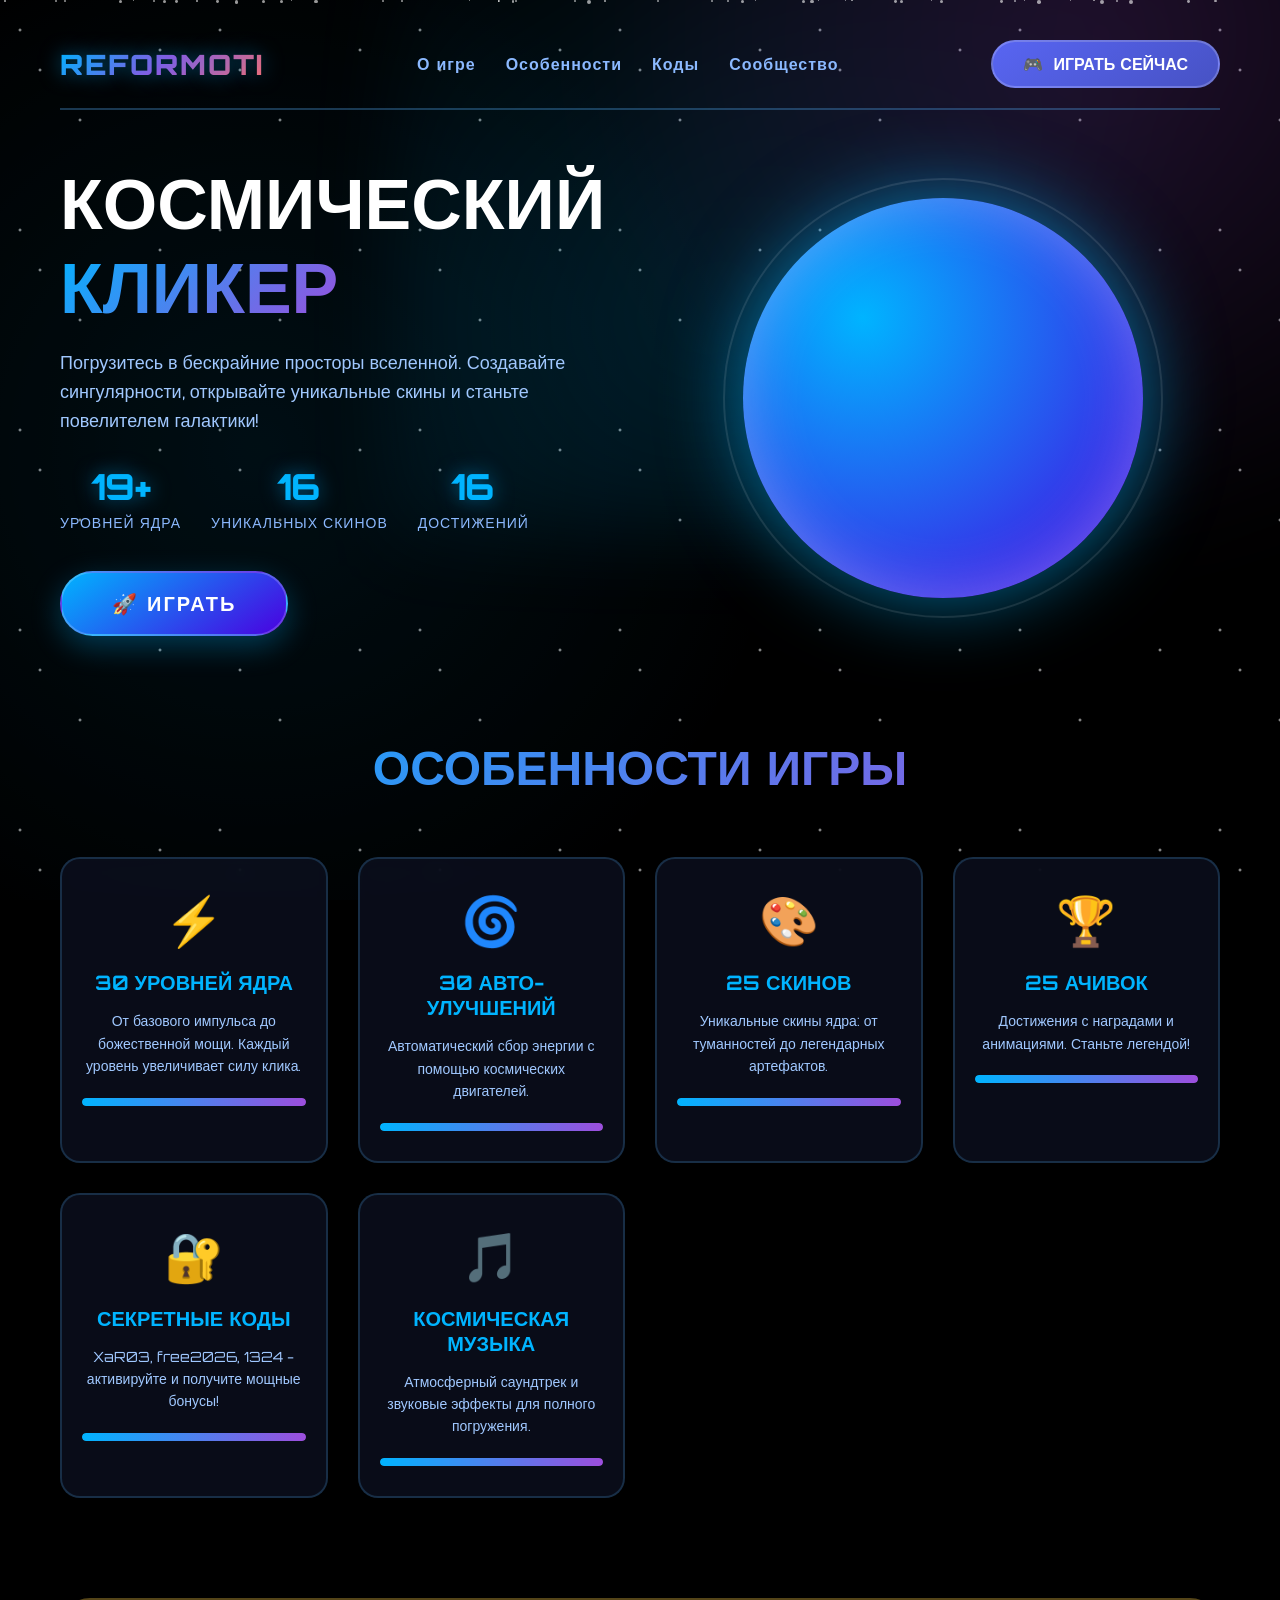
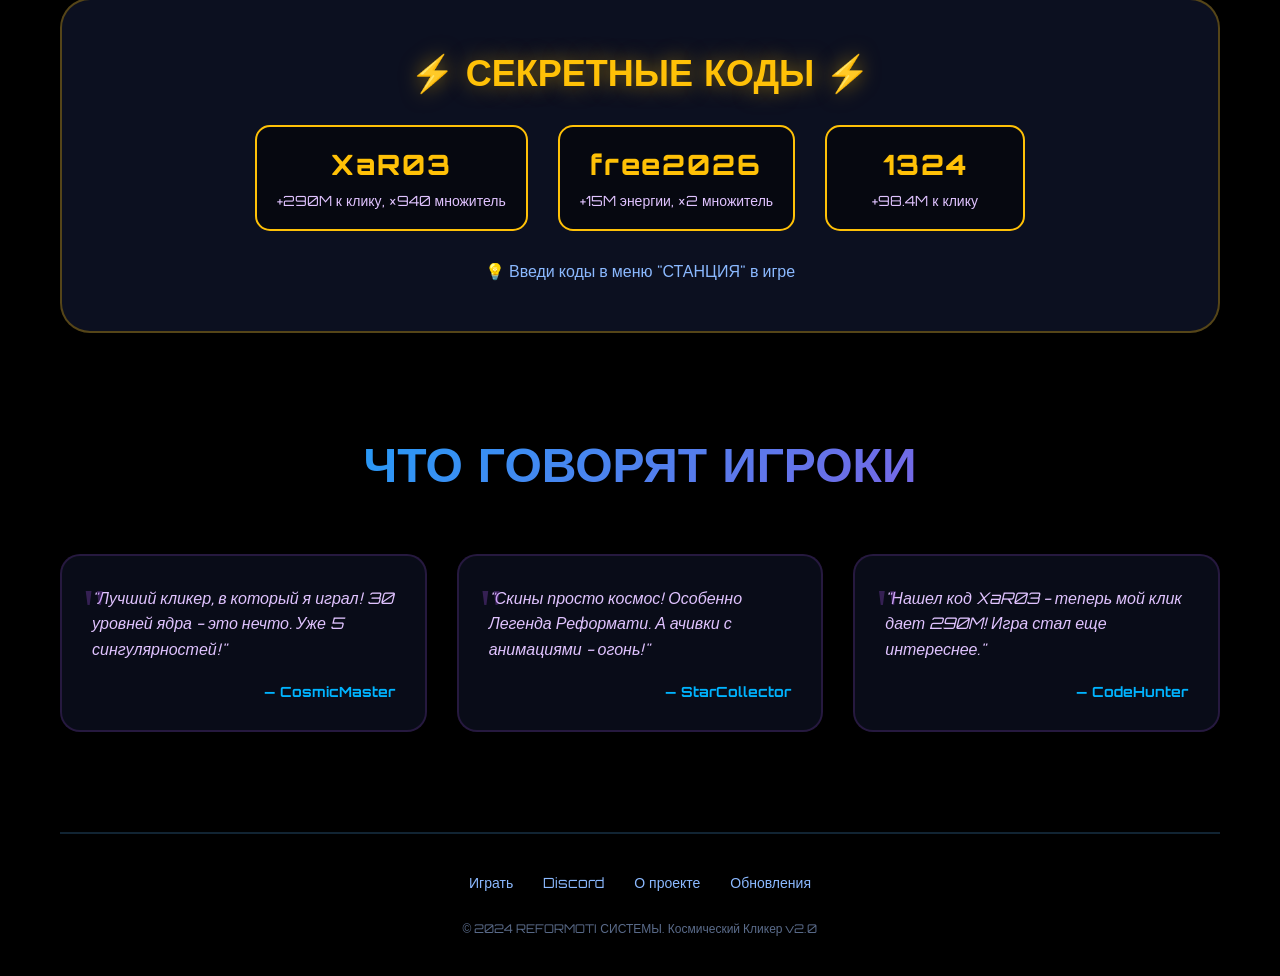
==== commit 72f236ac: "Add files via upload" ====
--- a/index.html
+++ b/index.html
@@ -2,117 +2,891 @@
 <html lang="ru">
 <head>
     <meta charset="UTF-8">
-    <meta name="viewport" content="width=device-width, initial-scale=1.0">
-    <title>Reformoti - Игра</title>
+    <meta name="viewport" content="width=device-width, initial-scale=1.0, maximum-scale=1.0, user-scalable=no">
+    <title>Космический Кликер | Официальный портал</title>
+    
+    <!-- Шрифты и стили -->
+    <link href="https://fonts.googleapis.com/css2?family=Orbitron:wght@400;500;600;700;800;900&display=swap" rel="stylesheet">
     <style>
         * {
             margin: 0;
             padding: 0;
             box-sizing: border-box;
         }
-
+        
         body {
-            font-family: 'Segoe UI', sans-serif;
+            font-family: 'Orbitron', sans-serif;
+            background: #000;
+            color: #fff;
             min-height: 100vh;
-            background: linear-gradient(135deg, #43C6AC 0%, #191654 100%);
-            color: white;
-        }
-
-        .navbar {
-            background: rgba(0, 0, 0, 0.3);
-            backdrop-filter: blur(10px);
-            padding: 1rem 2rem;
+            overflow-x: hidden;
+            position: relative;
+        }
+        
+        /* Звездный фон с анимацией */
+        .stars {
+            position: fixed;
+            top: 0;
+            left: 0;
+            width: 100%;
+            height: 100%;
+            z-index: 0;
+            background: radial-gradient(2px 2px at 20px 30px, #fff, rgba(0,0,0,0)),
+                        radial-gradient(2px 2px at 40px 70px, #fff, rgba(0,0,0,0)),
+                        radial-gradient(2px 2px at 80px 120px, #fff, rgba(0,0,0,0)),
+                        radial-gradient(2px 2px at 160px 50px, #fff, rgba(0,0,0,0)),
+                        radial-gradient(2px 2px at 300px 200px, #fff, rgba(0,0,0,0)),
+                        radial-gradient(2px 2px at 450px 350px, #ff6b6b, rgba(0,0,0,0)),
+                        radial-gradient(3px 3px at 550px 480px, #9d4edd, rgba(0,0,0,0)),
+                        radial-gradient(2px 2px at 700px 150px, #00b4ff, rgba(0,0,0,0)),
+                        radial-gradient(2px 2px at 850px 600px, #fff, rgba(0,0,0,0)),
+                        radial-gradient(3px 3px at 1000px 400px, #9d4edd, rgba(0,0,0,0));
+            background-size: 200px 200px;
+            background-repeat: repeat;
+            animation: starsMove 100s linear infinite;
+            opacity: 0.8;
+        }
+        
+        .stars::after {
+            content: "";
+            position: absolute;
+            top: 0;
+            left: 0;
+            width: 100%;
+            height: 100%;
+            background: radial-gradient(circle at 20% 50%, rgba(0,180,255,0.1) 0%, transparent 50%);
+        }
+        
+        @keyframes starsMove {
+            from { transform: translateY(0); }
+            to { transform: translateY(-200px); }
+        }
+        
+        /* Туманность (декоративный элемент) */
+        .nebula {
+            position: fixed;
+            top: -20%;
+            right: -10%;
+            width: 80%;
+            height: 80%;
+            background: radial-gradient(circle at 70% 30%, rgba(157,78,221,0.2) 0%, transparent 60%),
+                        radial-gradient(circle at 30% 70%, rgba(0,180,255,0.15) 0%, transparent 60%);
+            filter: blur(40px);
+            z-index: 0;
+            animation: nebulaPulse 15s ease-in-out infinite alternate;
+        }
+        
+        @keyframes nebulaPulse {
+            0% { opacity: 0.5; transform: scale(1); }
+            100% { opacity: 0.8; transform: scale(1.1); }
+        }
+        
+        /* Контейнер с контентом */
+        .container {
+            position: relative;
+            z-index: 2;
+            max-width: 1200px;
+            margin: 0 auto;
+            padding: 20px;
+            min-height: 100vh;
+            display: flex;
+            flex-direction: column;
+        }
+        
+        /* Навигация */
+        nav {
             display: flex;
             justify-content: space-between;
             align-items: center;
-        }
-
+            padding: 20px 0;
+            border-bottom: 2px solid rgba(88, 179, 255, 0.3);
+            margin-bottom: 50px;
+            flex-wrap: wrap;
+            gap: 20px;
+        }
+        
         .logo {
-            font-size: 1.8rem;
-            font-weight: bold;
-            background: linear-gradient(45deg, #ffd700, #ff8c00);
+            font-size: 28px;
+            font-weight: 900;
+            background: linear-gradient(135deg, #00b4ff, #9d4edd, #ff6b6b);
             -webkit-background-clip: text;
             -webkit-text-fill-color: transparent;
-        }
-
+            background-clip: text;
+            text-transform: uppercase;
+            letter-spacing: 2px;
+            text-shadow: 0 0 20px rgba(0,180,255,0.5);
+            animation: logoGlow 3s infinite alternate;
+        }
+        
+        @keyframes logoGlow {
+            from { text-shadow: 0 0 20px rgba(0,180,255,0.5); }
+            to { text-shadow: 0 0 40px rgba(157,78,221,0.8); }
+        }
+        
         .nav-links {
             display: flex;
-            gap: 1rem;
+            gap: 30px;
+        }
+        
+        .nav-links a {
+            color: #8bb9ff;
+            text-decoration: none;
+            font-weight: 600;
+            font-size: 16px;
+            letter-spacing: 1px;
+            transition: all 0.3s;
+            position: relative;
+            padding: 5px 0;
+        }
+        
+        .nav-links a::after {
+            content: '';
+            position: absolute;
+            bottom: 0;
+            left: 0;
+            width: 0;
+            height: 2px;
+            background: linear-gradient(90deg, #00b4ff, #9d4edd);
+            transition: width 0.3s;
+        }
+        
+        .nav-links a:hover {
+            color: #fff;
+        }
+        
+        .nav-links a:hover::after {
+            width: 100%;
+        }
+        
+        .discord-btn {
+            background: linear-gradient(145deg, #5865F2, #4752c4);
+            border: none;
+            color: white;
+            padding: 12px 30px;
+            border-radius: 30px;
+            font-weight: 700;
+            font-size: 16px;
+            cursor: pointer;
+            transition: all 0.3s;
+            border: 2px solid rgba(255,255,255,0.2);
+            text-decoration: none;
+            display: inline-flex;
             align-items: center;
-        }
-
-        .nav-links a {
+            gap: 10px;
+            font-family: 'Orbitron', sans-serif;
+        }
+        
+        .discord-btn:hover {
+            transform: translateY(-3px);
+            box-shadow: 0 10px 30px rgba(88,101,242,0.5);
+        }
+        
+        /* Главный экран */
+        .hero {
+            display: flex;
+            align-items: center;
+            justify-content: space-between;
+            gap: 50px;
+            margin-bottom: 100px;
+            flex-wrap: wrap;
+        }
+        
+        .hero-content {
+            flex: 1;
+            min-width: 300px;
+        }
+        
+        .hero-title {
+            font-size: clamp(40px, 6vw, 70px);
+            font-weight: 900;
+            line-height: 1.2;
+            margin-bottom: 20px;
+        }
+        
+        .hero-title span {
+            background: linear-gradient(135deg, #00b4ff, #9d4edd);
+            -webkit-background-clip: text;
+            -webkit-text-fill-color: transparent;
+            background-clip: text;
+        }
+        
+        .hero-subtitle {
+            font-size: 18px;
+            color: #a0c8ff;
+            margin-bottom: 30px;
+            line-height: 1.6;
+            max-width: 600px;
+        }
+        
+        .hero-stats {
+            display: flex;
+            gap: 30px;
+            margin-bottom: 40px;
+            flex-wrap: wrap;
+        }
+        
+        .stat-item {
+            text-align: center;
+        }
+        
+        .stat-number {
+            font-size: 36px;
+            font-weight: 800;
+            color: #00b4ff;
+            text-shadow: 0 0 20px rgba(0,180,255,0.5);
+            margin-bottom: 5px;
+        }
+        
+        .stat-label {
+            font-size: 14px;
+            color: #8bb9ff;
+            text-transform: uppercase;
+            letter-spacing: 1px;
+        }
+        
+        .play-btn {
+            background: linear-gradient(145deg, #00b4ff, #4a00e0);
+            border: none;
             color: white;
+            padding: 18px 50px;
+            border-radius: 50px;
+            font-size: 20px;
+            font-weight: 800;
+            cursor: pointer;
+            transition: all 0.3s;
+            border: 2px solid rgba(255,255,255,0.2);
             text-decoration: none;
-            font-size: 1.1rem;
-            padding: 0.5rem 1.5rem;
-            border-radius: 25px;
-            transition: all 0.3s ease;
-        }
-
-        .nav-links a:hover {
-            background: rgba(255, 255, 255, 0.2);
-        }
-
-        .discord-btn {
-            background: #5865F2 !important;
-        }
-
-        .container {
+            display: inline-block;
+            font-family: 'Orbitron', sans-serif;
+            letter-spacing: 2px;
+            box-shadow: 0 10px 30px rgba(0,180,255,0.3);
+            animation: btnPulse 2s infinite;
+        }
+        
+        @keyframes btnPulse {
+            0%, 100% { transform: scale(1); }
+            50% { transform: scale(1.05); }
+        }
+        
+        .play-btn:hover {
+            transform: translateY(-3px);
+            box-shadow: 0 20px 40px rgba(0,180,255,0.5);
+        }
+        
+        .hero-image {
+            flex: 1;
+            min-width: 300px;
+            position: relative;
+        }
+        
+        .core-preview {
+            width: 100%;
+            max-width: 400px;
+            height: 400px;
+            margin: 0 auto;
+            border-radius: 50%;
+            background: radial-gradient(circle at 30% 30%, #00b4ff, #4a00e0);
+            box-shadow: 0 0 80px rgba(0,180,255,0.6),
+                        inset 0 0 60px rgba(255,255,255,0.3);
+            animation: coreRotate 20s linear infinite;
+            position: relative;
+        }
+        
+        .core-preview::after {
+            content: '';
+            position: absolute;
+            top: -20px;
+            left: -20px;
+            right: -20px;
+            bottom: -20px;
+            border-radius: 50%;
+            border: 2px solid rgba(255,255,255,0.1);
+            animation: ringPulse 3s infinite;
+        }
+        
+        @keyframes coreRotate {
+            from { transform: rotate(0deg); }
+            to { transform: rotate(360deg); }
+        }
+        
+        @keyframes ringPulse {
+            0% { transform: scale(1); opacity: 0.5; }
+            50% { transform: scale(1.2); opacity: 0.2; }
+            100% { transform: scale(1); opacity: 0.5; }
+        }
+        
+        /* Особенности игры */
+        .features {
+            margin-bottom: 100px;
+        }
+        
+        .section-title {
+            font-size: 48px;
+            font-weight: 800;
+            text-align: center;
+            margin-bottom: 60px;
+            background: linear-gradient(135deg, #00b4ff, #9d4edd);
+            -webkit-background-clip: text;
+            -webkit-text-fill-color: transparent;
+            background-clip: text;
+        }
+        
+        .features-grid {
+            display: grid;
+            grid-template-columns: repeat(auto-fit, minmax(250px, 1fr));
+            gap: 30px;
+        }
+        
+        .feature-card {
+            background: rgba(15,20,40,0.6);
+            backdrop-filter: blur(10px);
+            border: 2px solid rgba(88, 179, 255, 0.2);
+            border-radius: 20px;
+            padding: 30px 20px;
+            text-align: center;
+            transition: all 0.3s;
+        }
+        
+        .feature-card:hover {
+            transform: translateY(-10px);
+            border-color: rgba(88, 179, 255, 0.5);
+            box-shadow: 0 20px 40px rgba(0,0,0,0.5);
+        }
+        
+        .feature-icon {
+            font-size: 48px;
+            margin-bottom: 20px;
+        }
+        
+        .feature-title {
+            font-size: 20px;
+            font-weight: 700;
+            color: #00b4ff;
+            margin-bottom: 15px;
+        }
+        
+        .feature-desc {
+            color: #a0c8ff;
+            font-size: 14px;
+            line-height: 1.6;
+        }
+        
+        /* Прогресс-бар особенностей */
+        .feature-progress {
+            margin-top: 20px;
+            height: 8px;
+            background: rgba(255,255,255,0.1);
+            border-radius: 4px;
+            overflow: hidden;
+        }
+        
+        .feature-progress-bar {
+            height: 100%;
+            background: linear-gradient(90deg, #00b4ff, #9d4edd);
+            border-radius: 4px;
+            animation: progressLoad 2s ease-out;
+        }
+        
+        @keyframes progressLoad {
+            from { width: 0; }
+            to { width: 100%; }
+        }
+        
+        /* Скриншоты/Превью */
+        .showcase {
+            margin-bottom: 100px;
+        }
+        
+        .showcase-slider {
             display: flex;
-            flex-direction: column;
+            gap: 20px;
+            overflow-x: auto;
+            padding: 20px 0;
+            scrollbar-width: thin;
+            scrollbar-color: #00b4ff rgba(88,179,255,0.1);
+        }
+        
+        .showcase-slider::-webkit-scrollbar {
+            height: 8px;
+        }
+        
+        .showcase-slider::-webkit-scrollbar-track {
+            background: rgba(88,179,255,0.1);
+            border-radius: 10px;
+        }
+        
+        .showcase-slider::-webkit-scrollbar-thumb {
+            background: linear-gradient(90deg, #00b4ff, #9d4edd);
+            border-radius: 10px;
+        }
+        
+        .showcase-item {
+            min-width: 300px;
+            height: 200px;
+            background: rgba(15,20,40,0.8);
+            border-radius: 15px;
+            overflow: hidden;
+            border: 2px solid rgba(88,179,255,0.3);
+            transition: all 0.3s;
+        }
+        
+        .showcase-item:hover {
+            transform: scale(1.05);
+            border-color: rgba(88,179,255,0.8);
+        }
+        
+        .showcase-item img {
+            width: 100%;
+            height: 100%;
+            object-fit: cover;
+        }
+        
+        .showcase-placeholder {
+            width: 100%;
+            height: 100%;
+            display: flex;
             align-items: center;
             justify-content: center;
-            min-height: calc(100vh - 80px);
-            padding: 2rem;
-        }
-
-        .game-container {
-            background: rgba(0, 0, 0, 0.3);
+            background: linear-gradient(145deg, #1a1f3a, #0f1425);
+            color: #8bb9ff;
+            font-weight: 600;
+        }
+        
+        /* Отзывы */
+        .testimonials {
+            margin-bottom: 100px;
+        }
+        
+        .testimonials-grid {
+            display: grid;
+            grid-template-columns: repeat(auto-fit, minmax(300px, 1fr));
+            gap: 30px;
+        }
+        
+        .testimonial-card {
+            background: rgba(15,20,40,0.6);
             backdrop-filter: blur(10px);
-            padding: 3rem;
+            border: 2px solid rgba(157,78,221,0.2);
             border-radius: 20px;
+            padding: 30px;
+            position: relative;
+        }
+        
+        .testimonial-card::before {
+            content: '"';
+            position: absolute;
+            top: 20px;
+            left: 20px;
+            font-size: 60px;
+            color: rgba(157,78,221,0.3);
+            font-family: serif;
+        }
+        
+        .testimonial-text {
+            color: #e0c3ff;
+            font-size: 16px;
+            line-height: 1.6;
+            margin-bottom: 20px;
+            font-style: italic;
+        }
+        
+        .testimonial-author {
+            color: #00b4ff;
+            font-weight: 700;
+            font-size: 14px;
+            text-align: right;
+        }
+        
+        /* Коды и секреты */
+        .codes-section {
+            background: rgba(15,20,40,0.8);
+            backdrop-filter: blur(10px);
+            border: 2px solid rgba(255,193,7,0.3);
+            border-radius: 30px;
+            padding: 50px;
             text-align: center;
-        }
-
-        h1 {
-            font-size: 2.5em;
-            margin-bottom: 2rem;
-        }
-
-        .back-button {
-            display: inline-block;
-            padding: 15px 40px;
-            font-size: 1.2em;
+            margin-bottom: 100px;
+        }
+        
+        .codes-title {
+            font-size: 36px;
+            font-weight: 800;
+            color: #ffc107;
+            margin-bottom: 30px;
+            text-shadow: 0 0 20px rgba(255,193,7,0.5);
+        }
+        
+        .codes-grid {
+            display: flex;
+            justify-content: center;
+            gap: 30px;
+            flex-wrap: wrap;
+        }
+        
+        .code-item {
+            background: rgba(0,0,0,0.5);
+            border: 2px solid #ffc107;
+            border-radius: 15px;
+            padding: 20px;
+            min-width: 200px;
+        }
+        
+        .code-value {
+            font-size: 28px;
+            font-weight: 800;
+            color: #ffc107;
+            letter-spacing: 2px;
+            margin-bottom: 10px;
+        }
+        
+        .code-desc {
+            color: #e0c3ff;
+            font-size: 14px;
+        }
+        
+        .code-hint {
+            margin-top: 30px;
+            color: #8bb9ff;
+            font-size: 16px;
+        }
+        
+        /* Футер */
+        footer {
+            margin-top: auto;
+            padding: 40px 0 20px;
+            border-top: 2px solid rgba(88,179,255,0.2);
+            text-align: center;
+        }
+        
+        .footer-links {
+            display: flex;
+            justify-content: center;
+            gap: 30px;
+            margin-bottom: 30px;
+            flex-wrap: wrap;
+        }
+        
+        .footer-links a {
+            color: #8bb9ff;
             text-decoration: none;
-            color: #191654;
-            background: #ffd700;
-            border-radius: 50px;
-            transition: 0.3s;
-            margin-top: 2rem;
-        }
-
-        .back-button:hover {
-            background: #ffed4e;
-            transform: scale(1.05);
+            transition: all 0.3s;
+            font-size: 14px;
+        }
+        
+        .footer-links a:hover {
+            color: #00b4ff;
+        }
+        
+        .copyright {
+            color: #5a6b8a;
+            font-size: 12px;
+        }
+        
+        /* Адаптивность */
+        @media (max-width: 768px) {
+            nav {
+                flex-direction: column;
+                text-align: center;
+            }
+            
+            .nav-links {
+                flex-wrap: wrap;
+                justify-content: center;
+            }
+            
+            .hero {
+                text-align: center;
+            }
+            
+            .hero-stats {
+                justify-content: center;
+            }
+            
+            .codes-grid {
+                flex-direction: column;
+                align-items: center;
+            }
+            
+            .code-item {
+                width: 100%;
+                max-width: 300px;
+            }
+            
+            .section-title {
+                font-size: 36px;
+            }
+            
+            .core-preview {
+                width: 300px;
+                height: 300px;
+            }
+        }
+        
+        /* Анимации появления */
+        .fade-in {
+            opacity: 0;
+            transform: translateY(20px);
+            animation: fadeIn 0.8s ease forwards;
+        }
+        
+        @keyframes fadeIn {
+            to {
+                opacity: 1;
+                transform: translateY(0);
+            }
+        }
+        
+        /* Частицы */
+        .particles {
+            position: fixed;
+            top: 0;
+            left: 0;
+            width: 100%;
+            height: 100%;
+            pointer-events: none;
+            z-index: 1;
+        }
+        
+        .particle {
+            position: absolute;
+            width: 2px;
+            height: 2px;
+            background: white;
+            border-radius: 50%;
+            opacity: 0.6;
+            animation: particleFloat 20s linear infinite;
+        }
+        
+        @keyframes particleFloat {
+            from { transform: translateY(100vh); }
+            to { transform: translateY(-100vh); }
         }
     </style>
 </head>
 <body>
-    <nav class="navbar">
-        <div class="logo">Reformoti</div>
-        <div class="nav-links">
-            <a href="index.html">Reformoti</a>
-            <a href="#" class="discord-btn" onclick="window.open('https://discord.com/invite/8d2RQHvGhH', '_blank')">Discord</a>
-        </div>
-    </nav>
-
+    <!-- Звездный фон -->
+    <div class="stars"></div>
+    <div class="nebula"></div>
+    
+    <!-- Контейнер -->
     <div class="container">
-        <div class="game-container">
-            <h1>🎮 Страница игры</h1>
-            <p>Здесь будет ваша игра</p>
-            <a href="index.html" class="back-button">← На главную</a>
-        </div>
+        <!-- Навигация -->
+        <nav class="fade-in" style="animation-delay: 0.2s;">
+            <div class="logo">REFORMOTI</div>
+            <div class="nav-links">
+                <a href="#about">О игре</a>
+                <a href="#features">Особенности</a>
+                <a href="#codes">Коды</a>
+                <a href="#community">Сообщество</a>
+            </div>
+            <a href="game.html" class="discord-btn">
+                <span>🎮</span> ИГРАТЬ СЕЙЧАС
+            </a>
+        </nav>
+        
+        <!-- Главный экран -->
+        <section class="hero">
+            <div class="hero-content fade-in" style="animation-delay: 0.4s;">
+                <h1 class="hero-title">
+                    КОСМИЧЕСКИЙ<br>
+                    <span>КЛИКЕР</span>
+                </h1>
+                <p class="hero-subtitle">
+                    Погрузитесь в бескрайние просторы вселенной. Создавайте сингулярности, 
+                    открывайте уникальные скины и станьте повелителем галактики!
+                </p>
+                <div class="hero-stats">
+                    <div class="stat-item">
+                        <div class="stat-number">30+</div>
+                        <div class="stat-label">УРОВНЕЙ ЯДРА</div>
+                    </div>
+                    <div class="stat-item">
+                        <div class="stat-number">25</div>
+                        <div class="stat-label">УНИКАЛЬНЫХ СКИНОВ</div>
+                    </div>
+                    <div class="stat-item">
+                        <div class="stat-number">25</div>
+                        <div class="stat-label">ДОСТИЖЕНИЙ</div>
+                    </div>
+                </div>
+                <a href="game.html" class="play-btn">
+                    🚀 ИГРАТЬ
+                </a>
+            </div>
+            <div class="hero-image fade-in" style="animation-delay: 0.6s;">
+                <div class="core-preview"></div>
+            </div>
+        </section>
+        
+        <!-- Особенности игры -->
+        <section id="features" class="features">
+            <h2 class="section-title fade-in">ОСОБЕННОСТИ ИГРЫ</h2>
+            <div class="features-grid">
+                <div class="feature-card fade-in" style="animation-delay: 0.2s;">
+                    <div class="feature-icon">⚡</div>
+                    <div class="feature-title">30 УРОВНЕЙ ЯДРА</div>
+                    <div class="feature-desc">От базового импульса до божественной мощи. Каждый уровень увеличивает силу клика.</div>
+                    <div class="feature-progress">
+                        <div class="feature-progress-bar" style="width: 100%"></div>
+                    </div>
+                </div>
+                
+                <div class="feature-card fade-in" style="animation-delay: 0.3s;">
+                    <div class="feature-icon">🌀</div>
+                    <div class="feature-title">30 АВТО-УЛУЧШЕНИЙ</div>
+                    <div class="feature-desc">Автоматический сбор энергии с помощью космических двигателей.</div>
+                    <div class="feature-progress">
+                        <div class="feature-progress-bar" style="width: 100%"></div>
+                    </div>
+                </div>
+                
+                <div class="feature-card fade-in" style="animation-delay: 0.4s;">
+                    <div class="feature-icon">🎨</div>
+                    <div class="feature-title">25 СКИНОВ</div>
+                    <div class="feature-desc">Уникальные скины ядра: от туманностей до легендарных артефактов.</div>
+                    <div class="feature-progress">
+                        <div class="feature-progress-bar" style="width: 100%"></div>
+                    </div>
+                </div>
+                
+                <div class="feature-card fade-in" style="animation-delay: 0.5s;">
+                    <div class="feature-icon">🏆</div>
+                    <div class="feature-title">25 АЧИВОК</div>
+                    <div class="feature-desc">Достижения с наградами и анимациями. Станьте легендой!</div>
+                    <div class="feature-progress">
+                        <div class="feature-progress-bar" style="width: 100%"></div>
+                    </div>
+                </div>
+                
+                <div class="feature-card fade-in" style="animation-delay: 0.6s;">
+                    <div class="feature-icon">🔐</div>
+                    <div class="feature-title">СЕКРЕТНЫЕ КОДЫ</div>
+                    <div class="feature-desc">XaR03, free2026, 1324 - активируйте и получите мощные бонусы!</div>
+                    <div class="feature-progress">
+                        <div class="feature-progress-bar" style="width: 100%"></div>
+                    </div>
+                </div>
+                
+                <div class="feature-card fade-in" style="animation-delay: 0.7s;">
+                    <div class="feature-icon">🎵</div>
+                    <div class="feature-title">КОСМИЧЕСКАЯ МУЗЫКА</div>
+                    <div class="feature-desc">Атмосферный саундтрек и звуковые эффекты для полного погружения.</div>
+                    <div class="feature-progress">
+                        <div class="feature-progress-bar" style="width: 100%"></div>
+                    </div>
+                </div>
+            </div>
+        </section>
+        
+        <!-- Секретные коды -->
+        <section id="codes" class="codes-section fade-in">
+            <h2 class="codes-title">⚡ СЕКРЕТНЫЕ КОДЫ ⚡</h2>
+            <div class="codes-grid">
+                <div class="code-item">
+                    <div class="code-value">XaR03</div>
+                    <div class="code-desc">+290M к клику, ×940 множитель</div>
+                </div>
+                <div class="code-item">
+                    <div class="code-value">free2026</div>
+                    <div class="code-desc">+15M энергии, ×2 множитель</div>
+                </div>
+                <div class="code-item">
+                    <div class="code-value">1324</div>
+                    <div class="code-desc">+98.4M к клику</div>
+                </div>
+            </div>
+            <div class="code-hint">
+                💡 Введи коды в меню "СТАНЦИЯ" в игре
+            </div>
+        </section>
+        
+        <!-- Отзывы -->
+        <section id="community" class="testimonials">
+            <h2 class="section-title fade-in">ЧТО ГОВОРЯТ ИГРОКИ</h2>
+            <div class="testimonials-grid">
+                <div class="testimonial-card fade-in" style="animation-delay: 0.2s;">
+                    <div class="testimonial-text">
+                        "Лучший кликер, в который я играл! 30 уровней ядра - это нечто. Уже 5 сингулярностей!"
+                    </div>
+                    <div class="testimonial-author">— CosmicMaster</div>
+                </div>
+                
+                <div class="testimonial-card fade-in" style="animation-delay: 0.3s;">
+                    <div class="testimonial-text">
+                        "Скины просто космос! Особенно Легенда Реформати. А ачивки с анимациями - огонь!"
+                    </div>
+                    <div class="testimonial-author">— StarCollector</div>
+                </div>
+                
+                <div class="testimonial-card fade-in" style="animation-delay: 0.4s;">
+                    <div class="testimonial-text">
+                        "Нашел код XaR03 - теперь мой клик дает 290M! Игра стал еще интереснее."
+                    </div>
+                    <div class="testimonial-author">— CodeHunter</div>
+                </div>
+            </div>
+        </section>
+        
+        <!-- Футер -->
+        <footer>
+            <div class="footer-links">
+                <a href="game.html">Играть</a>
+                <a href="https://discord.gg/8d2RQHvGhH" target="_blank">Discord</a>
+                <a href="#about">О проекте</a>
+                <a href="#features">Обновления</a>
+            </div>
+            <div class="copyright">
+                © 2024 REFORMOTI СИСТЕМЫ. Космический Кликер v2.0
+            </div>
+        </footer>
     </div>
+    
+    <script>
+        // Создание частиц
+        function createParticles() {
+            const particlesContainer = document.createElement('div');
+            particlesContainer.className = 'particles';
+            
+            for (let i = 0; i < 50; i++) {
+                const particle = document.createElement('div');
+                particle.className = 'particle';
+                particle.style.left = Math.random() * 100 + '%';
+                particle.style.animationDuration = 15 + Math.random() * 20 + 's';
+                particle.style.animationDelay = Math.random() * 10 + 's';
+                particle.style.width = (1 + Math.random() * 3) + 'px';
+                particle.style.height = particle.style.width;
+                particlesContainer.appendChild(particle);
+            }
+            
+            document.body.appendChild(particlesContainer);
+        }
+        
+        createParticles();
+        
+        // Анимация цифр в статистике
+        function animateNumbers() {
+            const numbers = document.querySelectorAll('.stat-number');
+            numbers.forEach(number => {
+                const finalValue = number.innerText.replace('+', '');
+                let currentValue = 0;
+                const increment = finalValue / 50;
+                
+                const interval = setInterval(() => {
+                    currentValue += increment;
+                    if (currentValue >= finalValue) {
+                        number.innerText = finalValue + (number.innerText.includes('+') ? '+' : '');
+                        clearInterval(interval);
+                    } else {
+                        number.innerText = Math.floor(currentValue) + (number.innerText.includes('+') ? '+' : '');
+                    }
+                }, 30);
+            });
+        }
+        
+        // Запуск анимации при загрузке
+        window.addEventListener('load', () => {
+            setTimeout(animateNumbers, 1000);
+        });
+    </script>
 </body>
 </html>
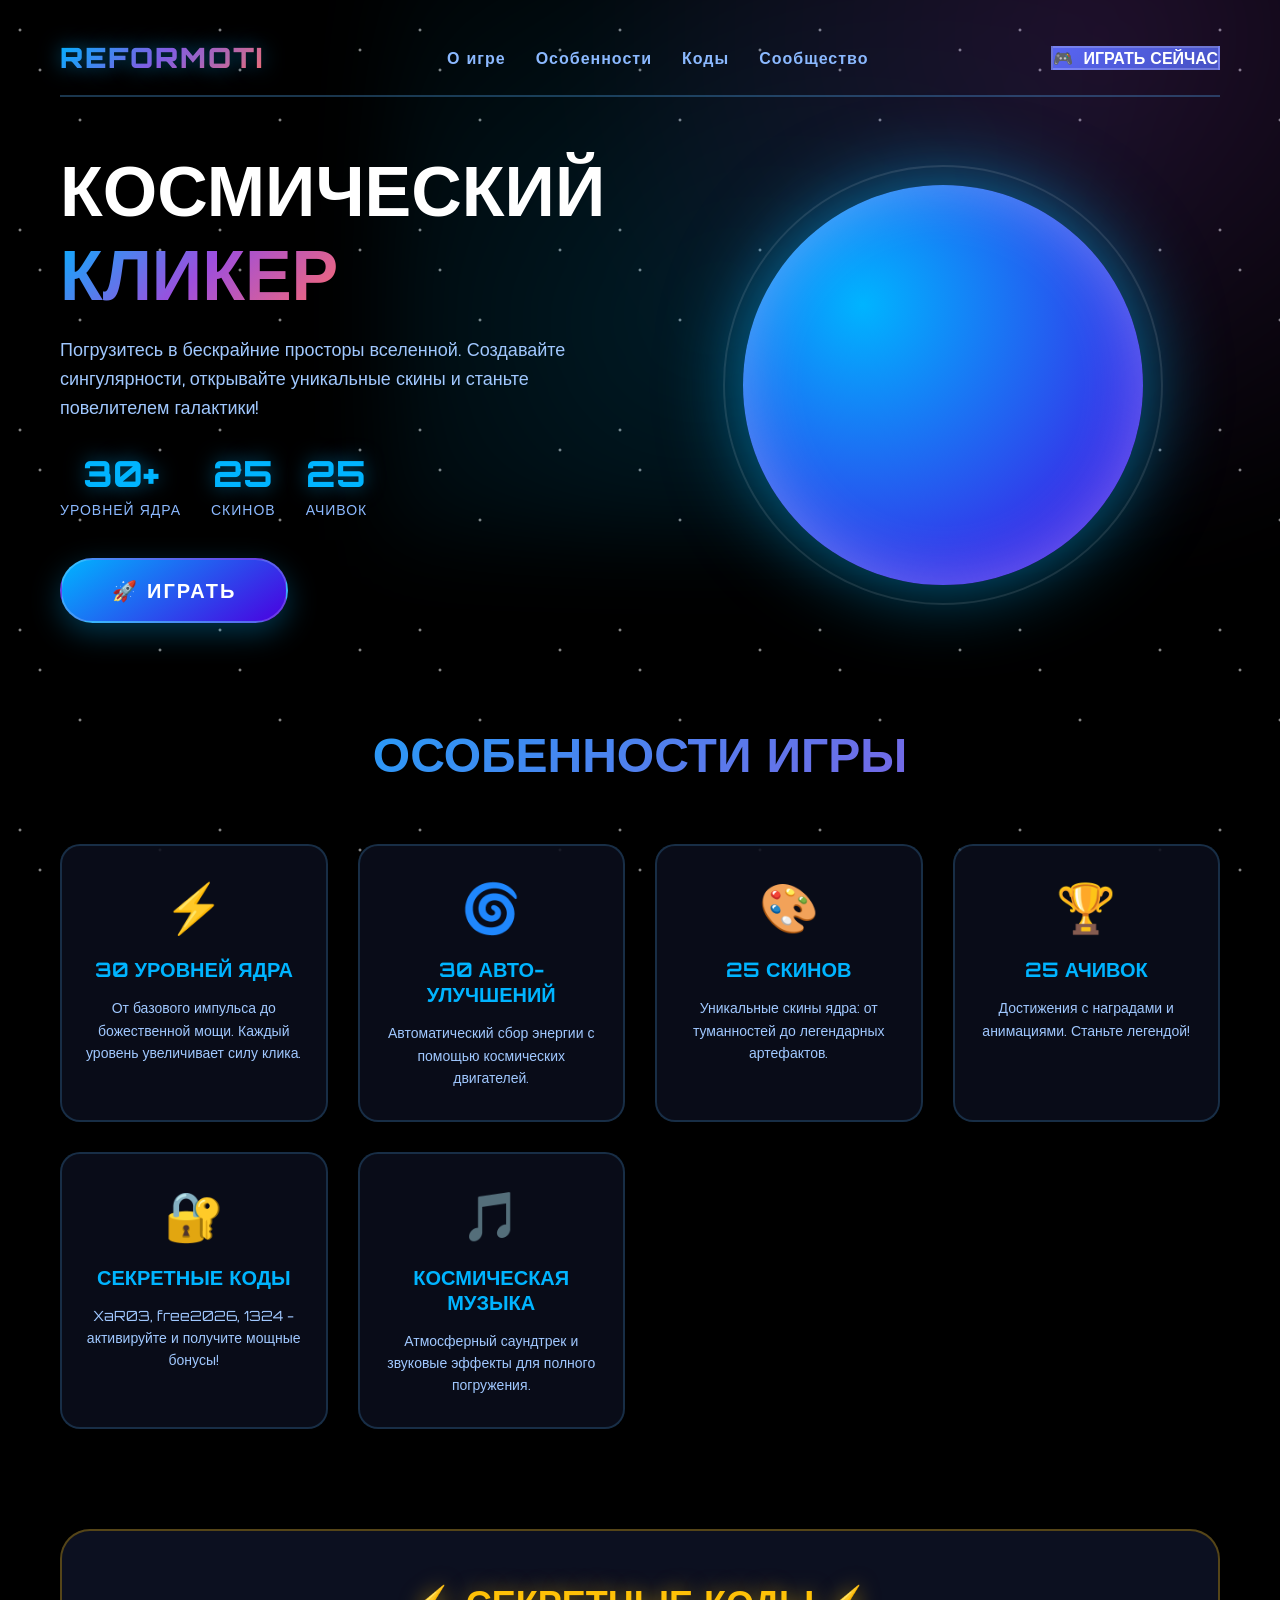
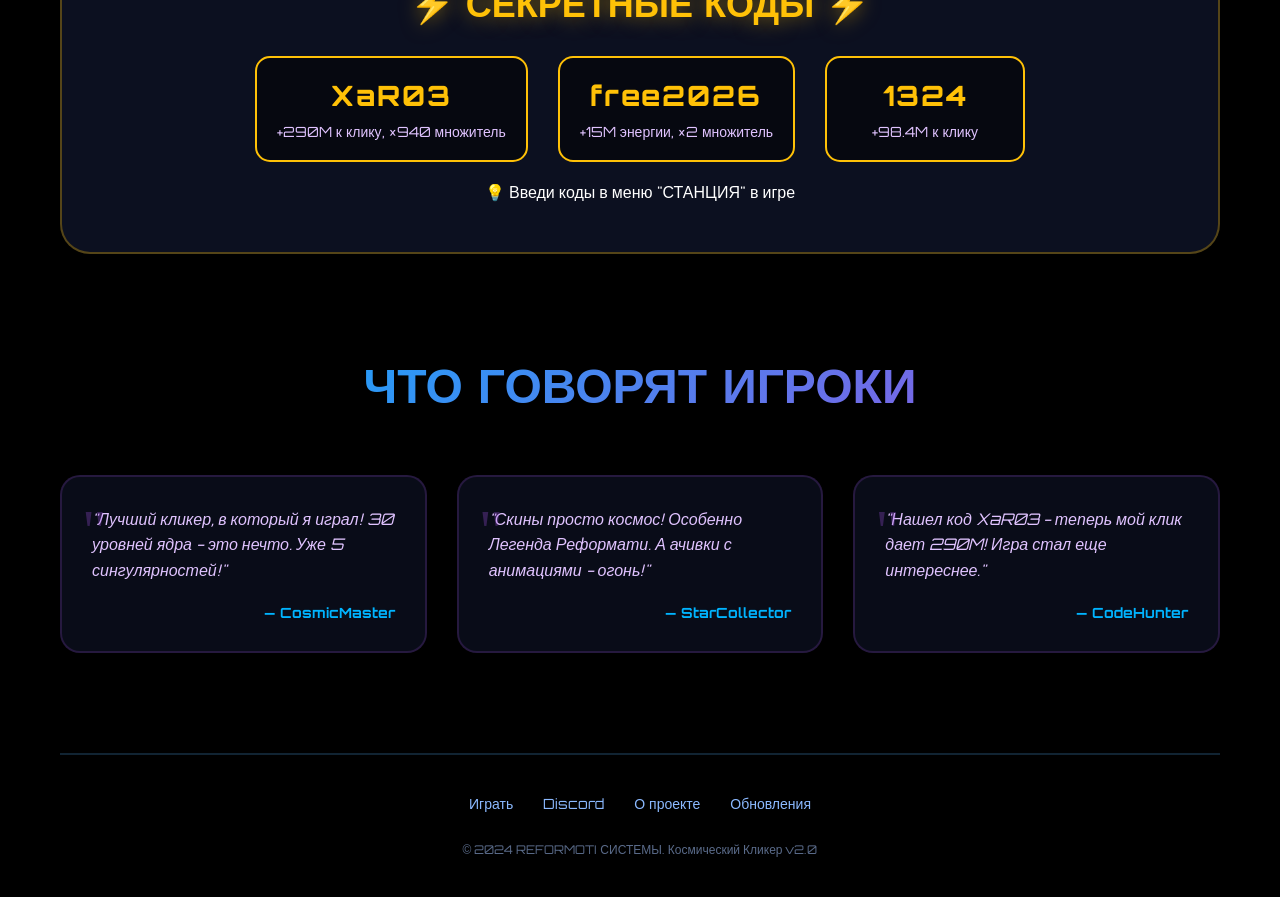
==== commit 53099d1b: "Add files via upload" ====
--- a/index.html
+++ b/index.html
@@ -4,96 +4,9 @@
     <meta charset="UTF-8">
     <meta name="viewport" content="width=device-width, initial-scale=1.0, maximum-scale=1.0, user-scalable=no">
     <title>Космический Кликер | Официальный портал</title>
-    
-    <!-- Шрифты и стили -->
-    <link href="https://fonts.googleapis.com/css2?family=Orbitron:wght@400;500;600;700;800;900&display=swap" rel="stylesheet">
+    <link rel="stylesheet" href="style.css">
     <style>
-        * {
-            margin: 0;
-            padding: 0;
-            box-sizing: border-box;
-        }
-        
-        body {
-            font-family: 'Orbitron', sans-serif;
-            background: #000;
-            color: #fff;
-            min-height: 100vh;
-            overflow-x: hidden;
-            position: relative;
-        }
-        
-        /* Звездный фон с анимацией */
-        .stars {
-            position: fixed;
-            top: 0;
-            left: 0;
-            width: 100%;
-            height: 100%;
-            z-index: 0;
-            background: radial-gradient(2px 2px at 20px 30px, #fff, rgba(0,0,0,0)),
-                        radial-gradient(2px 2px at 40px 70px, #fff, rgba(0,0,0,0)),
-                        radial-gradient(2px 2px at 80px 120px, #fff, rgba(0,0,0,0)),
-                        radial-gradient(2px 2px at 160px 50px, #fff, rgba(0,0,0,0)),
-                        radial-gradient(2px 2px at 300px 200px, #fff, rgba(0,0,0,0)),
-                        radial-gradient(2px 2px at 450px 350px, #ff6b6b, rgba(0,0,0,0)),
-                        radial-gradient(3px 3px at 550px 480px, #9d4edd, rgba(0,0,0,0)),
-                        radial-gradient(2px 2px at 700px 150px, #00b4ff, rgba(0,0,0,0)),
-                        radial-gradient(2px 2px at 850px 600px, #fff, rgba(0,0,0,0)),
-                        radial-gradient(3px 3px at 1000px 400px, #9d4edd, rgba(0,0,0,0));
-            background-size: 200px 200px;
-            background-repeat: repeat;
-            animation: starsMove 100s linear infinite;
-            opacity: 0.8;
-        }
-        
-        .stars::after {
-            content: "";
-            position: absolute;
-            top: 0;
-            left: 0;
-            width: 100%;
-            height: 100%;
-            background: radial-gradient(circle at 20% 50%, rgba(0,180,255,0.1) 0%, transparent 50%);
-        }
-        
-        @keyframes starsMove {
-            from { transform: translateY(0); }
-            to { transform: translateY(-200px); }
-        }
-        
-        /* Туманность (декоративный элемент) */
-        .nebula {
-            position: fixed;
-            top: -20%;
-            right: -10%;
-            width: 80%;
-            height: 80%;
-            background: radial-gradient(circle at 70% 30%, rgba(157,78,221,0.2) 0%, transparent 60%),
-                        radial-gradient(circle at 30% 70%, rgba(0,180,255,0.15) 0%, transparent 60%);
-            filter: blur(40px);
-            z-index: 0;
-            animation: nebulaPulse 15s ease-in-out infinite alternate;
-        }
-        
-        @keyframes nebulaPulse {
-            0% { opacity: 0.5; transform: scale(1); }
-            100% { opacity: 0.8; transform: scale(1.1); }
-        }
-        
-        /* Контейнер с контентом */
-        .container {
-            position: relative;
-            z-index: 2;
-            max-width: 1200px;
-            margin: 0 auto;
-            padding: 20px;
-            min-height: 100vh;
-            display: flex;
-            flex-direction: column;
-        }
-        
-        /* Навигация */
+        /* Специфичные стили только для главной страницы */
         nav {
             display: flex;
             justify-content: space-between;
@@ -115,12 +28,7 @@
             text-transform: uppercase;
             letter-spacing: 2px;
             text-shadow: 0 0 20px rgba(0,180,255,0.5);
-            animation: logoGlow 3s infinite alternate;
-        }
-        
-        @keyframes logoGlow {
-            from { text-shadow: 0 0 20px rgba(0,180,255,0.5); }
-            to { text-shadow: 0 0 40px rgba(157,78,221,0.8); }
+            animation: glow 3s infinite alternate;
         }
         
         .nav-links {
@@ -158,30 +66,6 @@
             width: 100%;
         }
         
-        .discord-btn {
-            background: linear-gradient(145deg, #5865F2, #4752c4);
-            border: none;
-            color: white;
-            padding: 12px 30px;
-            border-radius: 30px;
-            font-weight: 700;
-            font-size: 16px;
-            cursor: pointer;
-            transition: all 0.3s;
-            border: 2px solid rgba(255,255,255,0.2);
-            text-decoration: none;
-            display: inline-flex;
-            align-items: center;
-            gap: 10px;
-            font-family: 'Orbitron', sans-serif;
-        }
-        
-        .discord-btn:hover {
-            transform: translateY(-3px);
-            box-shadow: 0 10px 30px rgba(88,101,242,0.5);
-        }
-        
-        /* Главный экран */
         .hero {
             display: flex;
             align-items: center;
@@ -201,13 +85,6 @@
             font-weight: 900;
             line-height: 1.2;
             margin-bottom: 20px;
-        }
-        
-        .hero-title span {
-            background: linear-gradient(135deg, #00b4ff, #9d4edd);
-            -webkit-background-clip: text;
-            -webkit-text-fill-color: transparent;
-            background-clip: text;
         }
         
         .hero-subtitle {
@@ -260,12 +137,7 @@
             font-family: 'Orbitron', sans-serif;
             letter-spacing: 2px;
             box-shadow: 0 10px 30px rgba(0,180,255,0.3);
-            animation: btnPulse 2s infinite;
-        }
-        
-        @keyframes btnPulse {
-            0%, 100% { transform: scale(1); }
-            50% { transform: scale(1.05); }
+            animation: pulse 2s infinite;
         }
         
         .play-btn:hover {
@@ -286,9 +158,8 @@
             margin: 0 auto;
             border-radius: 50%;
             background: radial-gradient(circle at 30% 30%, #00b4ff, #4a00e0);
-            box-shadow: 0 0 80px rgba(0,180,255,0.6),
-                        inset 0 0 60px rgba(255,255,255,0.3);
-            animation: coreRotate 20s linear infinite;
+            box-shadow: 0 0 80px rgba(0,180,255,0.6), inset 0 0 60px rgba(255,255,255,0.3);
+            animation: rotate 20s linear infinite;
             position: relative;
         }
         
@@ -301,23 +172,7 @@
             bottom: -20px;
             border-radius: 50%;
             border: 2px solid rgba(255,255,255,0.1);
-            animation: ringPulse 3s infinite;
-        }
-        
-        @keyframes coreRotate {
-            from { transform: rotate(0deg); }
-            to { transform: rotate(360deg); }
-        }
-        
-        @keyframes ringPulse {
-            0% { transform: scale(1); opacity: 0.5; }
-            50% { transform: scale(1.2); opacity: 0.2; }
-            100% { transform: scale(1); opacity: 0.5; }
-        }
-        
-        /* Особенности игры */
-        .features {
-            margin-bottom: 100px;
+            animation: pulse 3s infinite;
         }
         
         .section-title {
@@ -335,6 +190,7 @@
             display: grid;
             grid-template-columns: repeat(auto-fit, minmax(250px, 1fr));
             gap: 30px;
+            margin-bottom: 100px;
         }
         
         .feature-card {
@@ -371,96 +227,57 @@
             line-height: 1.6;
         }
         
-        /* Прогресс-бар особенностей */
-        .feature-progress {
-            margin-top: 20px;
-            height: 8px;
-            background: rgba(255,255,255,0.1);
-            border-radius: 4px;
-            overflow: hidden;
-        }
-        
-        .feature-progress-bar {
-            height: 100%;
-            background: linear-gradient(90deg, #00b4ff, #9d4edd);
-            border-radius: 4px;
-            animation: progressLoad 2s ease-out;
-        }
-        
-        @keyframes progressLoad {
-            from { width: 0; }
-            to { width: 100%; }
-        }
-        
-        /* Скриншоты/Превью */
-        .showcase {
+        .codes-section {
+            background: rgba(15,20,40,0.8);
+            backdrop-filter: blur(10px);
+            border: 2px solid rgba(255,193,7,0.3);
+            border-radius: 30px;
+            padding: 50px;
+            text-align: center;
             margin-bottom: 100px;
         }
         
-        .showcase-slider {
+        .codes-title {
+            font-size: 36px;
+            font-weight: 800;
+            color: #ffc107;
+            margin-bottom: 30px;
+            text-shadow: 0 0 20px rgba(255,193,7,0.5);
+        }
+        
+        .codes-grid {
             display: flex;
-            gap: 20px;
-            overflow-x: auto;
-            padding: 20px 0;
-            scrollbar-width: thin;
-            scrollbar-color: #00b4ff rgba(88,179,255,0.1);
-        }
-        
-        .showcase-slider::-webkit-scrollbar {
-            height: 8px;
-        }
-        
-        .showcase-slider::-webkit-scrollbar-track {
-            background: rgba(88,179,255,0.1);
-            border-radius: 10px;
-        }
-        
-        .showcase-slider::-webkit-scrollbar-thumb {
-            background: linear-gradient(90deg, #00b4ff, #9d4edd);
-            border-radius: 10px;
-        }
-        
-        .showcase-item {
-            min-width: 300px;
-            height: 200px;
-            background: rgba(15,20,40,0.8);
+            justify-content: center;
+            gap: 30px;
+            flex-wrap: wrap;
+        }
+        
+        .code-item {
+            background: rgba(0,0,0,0.5);
+            border: 2px solid #ffc107;
             border-radius: 15px;
-            overflow: hidden;
-            border: 2px solid rgba(88,179,255,0.3);
-            transition: all 0.3s;
-        }
-        
-        .showcase-item:hover {
-            transform: scale(1.05);
-            border-color: rgba(88,179,255,0.8);
-        }
-        
-        .showcase-item img {
-            width: 100%;
-            height: 100%;
-            object-fit: cover;
-        }
-        
-        .showcase-placeholder {
-            width: 100%;
-            height: 100%;
-            display: flex;
-            align-items: center;
-            justify-content: center;
-            background: linear-gradient(145deg, #1a1f3a, #0f1425);
-            color: #8bb9ff;
-            font-weight: 600;
-        }
-        
-        /* Отзывы */
-        .testimonials {
-            margin-bottom: 100px;
+            padding: 20px;
+            min-width: 200px;
+        }
+        
+        .code-value {
+            font-size: 28px;
+            font-weight: 800;
+            color: #ffc107;
+            letter-spacing: 2px;
+            margin-bottom: 10px;
+        }
+        
+        .code-desc {
+            color: #e0c3ff;
+            font-size: 14px;
         }
         
         .testimonials-grid {
             display: grid;
             grid-template-columns: repeat(auto-fit, minmax(300px, 1fr));
             gap: 30px;
+            margin-bottom: 100px;
         }
         
         .testimonial-card {
@@ -497,60 +314,6 @@
             text-align: right;
         }
         
-        /* Коды и секреты */
-        .codes-section {
-            background: rgba(15,20,40,0.8);
-            backdrop-filter: blur(10px);
-            border: 2px solid rgba(255,193,7,0.3);
-            border-radius: 30px;
-            padding: 50px;
-            text-align: center;
-            margin-bottom: 100px;
-        }
-        
-        .codes-title {
-            font-size: 36px;
-            font-weight: 800;
-            color: #ffc107;
-            margin-bottom: 30px;
-            text-shadow: 0 0 20px rgba(255,193,7,0.5);
-        }
-        
-        .codes-grid {
-            display: flex;
-            justify-content: center;
-            gap: 30px;
-            flex-wrap: wrap;
-        }
-        
-        .code-item {
-            background: rgba(0,0,0,0.5);
-            border: 2px solid #ffc107;
-            border-radius: 15px;
-            padding: 20px;
-            min-width: 200px;
-        }
-        
-        .code-value {
-            font-size: 28px;
-            font-weight: 800;
-            color: #ffc107;
-            letter-spacing: 2px;
-            margin-bottom: 10px;
-        }
-        
-        .code-desc {
-            color: #e0c3ff;
-            font-size: 14px;
-        }
-        
-        .code-hint {
-            margin-top: 30px;
-            color: #8bb9ff;
-            font-size: 16px;
-        }
-        
-        /* Футер */
         footer {
             margin-top: auto;
             padding: 40px 0 20px;
@@ -582,7 +345,6 @@
             font-size: 12px;
         }
         
-        /* Адаптивность */
         @media (max-width: 768px) {
             nav {
                 flex-direction: column;
@@ -602,16 +364,6 @@
                 justify-content: center;
             }
             
-            .codes-grid {
-                flex-direction: column;
-                align-items: center;
-            }
-            
-            .code-item {
-                width: 100%;
-                max-width: 300px;
-            }
-            
             .section-title {
                 font-size: 36px;
             }
@@ -621,57 +373,14 @@
                 height: 300px;
             }
         }
-        
-        /* Анимации появления */
-        .fade-in {
-            opacity: 0;
-            transform: translateY(20px);
-            animation: fadeIn 0.8s ease forwards;
-        }
-        
-        @keyframes fadeIn {
-            to {
-                opacity: 1;
-                transform: translateY(0);
-            }
-        }
-        
-        /* Частицы */
-        .particles {
-            position: fixed;
-            top: 0;
-            left: 0;
-            width: 100%;
-            height: 100%;
-            pointer-events: none;
-            z-index: 1;
-        }
-        
-        .particle {
-            position: absolute;
-            width: 2px;
-            height: 2px;
-            background: white;
-            border-radius: 50%;
-            opacity: 0.6;
-            animation: particleFloat 20s linear infinite;
-        }
-        
-        @keyframes particleFloat {
-            from { transform: translateY(100vh); }
-            to { transform: translateY(-100vh); }
-        }
     </style>
 </head>
 <body>
-    <!-- Звездный фон -->
     <div class="stars"></div>
     <div class="nebula"></div>
     
-    <!-- Контейнер -->
     <div class="container">
-        <!-- Навигация -->
-        <nav class="fade-in" style="animation-delay: 0.2s;">
+        <nav class="fade-in">
             <div class="logo">REFORMOTI</div>
             <div class="nav-links">
                 <a href="#about">О игре</a>
@@ -679,17 +388,16 @@
                 <a href="#codes">Коды</a>
                 <a href="#community">Сообщество</a>
             </div>
-            <a href="game.html" class="discord-btn">
+            <a href="game.html" class="btn btn-discord">
                 <span>🎮</span> ИГРАТЬ СЕЙЧАС
             </a>
         </nav>
         
-        <!-- Главный экран -->
         <section class="hero">
-            <div class="hero-content fade-in" style="animation-delay: 0.4s;">
+            <div class="hero-content fade-in">
                 <h1 class="hero-title">
                     КОСМИЧЕСКИЙ<br>
-                    <span>КЛИКЕР</span>
+                    <span class="gradient-text">КЛИКЕР</span>
                 </h1>
                 <p class="hero-subtitle">
                     Погрузитесь в бескрайние просторы вселенной. Создавайте сингулярности, 
@@ -702,83 +410,63 @@
                     </div>
                     <div class="stat-item">
                         <div class="stat-number">25</div>
-                        <div class="stat-label">УНИКАЛЬНЫХ СКИНОВ</div>
+                        <div class="stat-label">СКИНОВ</div>
                     </div>
                     <div class="stat-item">
                         <div class="stat-number">25</div>
-                        <div class="stat-label">ДОСТИЖЕНИЙ</div>
+                        <div class="stat-label">АЧИВОК</div>
                     </div>
                 </div>
                 <a href="game.html" class="play-btn">
                     🚀 ИГРАТЬ
                 </a>
             </div>
-            <div class="hero-image fade-in" style="animation-delay: 0.6s;">
+            <div class="hero-image fade-in">
                 <div class="core-preview"></div>
             </div>
         </section>
         
-        <!-- Особенности игры -->
-        <section id="features" class="features">
+        <section id="features">
             <h2 class="section-title fade-in">ОСОБЕННОСТИ ИГРЫ</h2>
             <div class="features-grid">
-                <div class="feature-card fade-in" style="animation-delay: 0.2s;">
+                <div class="feature-card fade-in">
                     <div class="feature-icon">⚡</div>
                     <div class="feature-title">30 УРОВНЕЙ ЯДРА</div>
                     <div class="feature-desc">От базового импульса до божественной мощи. Каждый уровень увеличивает силу клика.</div>
-                    <div class="feature-progress">
-                        <div class="feature-progress-bar" style="width: 100%"></div>
-                    </div>
-                </div>
-                
-                <div class="feature-card fade-in" style="animation-delay: 0.3s;">
+                </div>
+                
+                <div class="feature-card fade-in">
                     <div class="feature-icon">🌀</div>
                     <div class="feature-title">30 АВТО-УЛУЧШЕНИЙ</div>
                     <div class="feature-desc">Автоматический сбор энергии с помощью космических двигателей.</div>
-                    <div class="feature-progress">
-                        <div class="feature-progress-bar" style="width: 100%"></div>
-                    </div>
-                </div>
-                
-                <div class="feature-card fade-in" style="animation-delay: 0.4s;">
+                </div>
+                
+                <div class="feature-card fade-in">
                     <div class="feature-icon">🎨</div>
                     <div class="feature-title">25 СКИНОВ</div>
                     <div class="feature-desc">Уникальные скины ядра: от туманностей до легендарных артефактов.</div>
-                    <div class="feature-progress">
-                        <div class="feature-progress-bar" style="width: 100%"></div>
-                    </div>
-                </div>
-                
-                <div class="feature-card fade-in" style="animation-delay: 0.5s;">
+                </div>
+                
+                <div class="feature-card fade-in">
                     <div class="feature-icon">🏆</div>
                     <div class="feature-title">25 АЧИВОК</div>
                     <div class="feature-desc">Достижения с наградами и анимациями. Станьте легендой!</div>
-                    <div class="feature-progress">
-                        <div class="feature-progress-bar" style="width: 100%"></div>
-                    </div>
-                </div>
-                
-                <div class="feature-card fade-in" style="animation-delay: 0.6s;">
+                </div>
+                
+                <div class="feature-card fade-in">
                     <div class="feature-icon">🔐</div>
                     <div class="feature-title">СЕКРЕТНЫЕ КОДЫ</div>
                     <div class="feature-desc">XaR03, free2026, 1324 - активируйте и получите мощные бонусы!</div>
-                    <div class="feature-progress">
-                        <div class="feature-progress-bar" style="width: 100%"></div>
-                    </div>
-                </div>
-                
-                <div class="feature-card fade-in" style="animation-delay: 0.7s;">
+                </div>
+                
+                <div class="feature-card fade-in">
                     <div class="feature-icon">🎵</div>
                     <div class="feature-title">КОСМИЧЕСКАЯ МУЗЫКА</div>
                     <div class="feature-desc">Атмосферный саундтрек и звуковые эффекты для полного погружения.</div>
-                    <div class="feature-progress">
-                        <div class="feature-progress-bar" style="width: 100%"></div>
-                    </div>
                 </div>
             </div>
         </section>
         
-        <!-- Секретные коды -->
         <section id="codes" class="codes-section fade-in">
             <h2 class="codes-title">⚡ СЕКРЕТНЫЕ КОДЫ ⚡</h2>
             <div class="codes-grid">
@@ -795,30 +483,29 @@
                     <div class="code-desc">+98.4M к клику</div>
                 </div>
             </div>
-            <div class="code-hint">
+            <div class="code-hint mt-4">
                 💡 Введи коды в меню "СТАНЦИЯ" в игре
             </div>
         </section>
         
-        <!-- Отзывы -->
-        <section id="community" class="testimonials">
+        <section id="community">
             <h2 class="section-title fade-in">ЧТО ГОВОРЯТ ИГРОКИ</h2>
             <div class="testimonials-grid">
-                <div class="testimonial-card fade-in" style="animation-delay: 0.2s;">
+                <div class="testimonial-card fade-in">
                     <div class="testimonial-text">
                         "Лучший кликер, в который я играл! 30 уровней ядра - это нечто. Уже 5 сингулярностей!"
                     </div>
                     <div class="testimonial-author">— CosmicMaster</div>
                 </div>
                 
-                <div class="testimonial-card fade-in" style="animation-delay: 0.3s;">
+                <div class="testimonial-card fade-in">
                     <div class="testimonial-text">
                         "Скины просто космос! Особенно Легенда Реформати. А ачивки с анимациями - огонь!"
                     </div>
                     <div class="testimonial-author">— StarCollector</div>
                 </div>
                 
-                <div class="testimonial-card fade-in" style="animation-delay: 0.4s;">
+                <div class="testimonial-card fade-in">
                     <div class="testimonial-text">
                         "Нашел код XaR03 - теперь мой клик дает 290M! Игра стал еще интереснее."
                     </div>
@@ -827,7 +514,6 @@
             </div>
         </section>
         
-        <!-- Футер -->
         <footer>
             <div class="footer-links">
                 <a href="game.html">Играть</a>
@@ -840,53 +526,5 @@
             </div>
         </footer>
     </div>
-    
-    <script>
-        // Создание частиц
-        function createParticles() {
-            const particlesContainer = document.createElement('div');
-            particlesContainer.className = 'particles';
-            
-            for (let i = 0; i < 50; i++) {
-                const particle = document.createElement('div');
-                particle.className = 'particle';
-                particle.style.left = Math.random() * 100 + '%';
-                particle.style.animationDuration = 15 + Math.random() * 20 + 's';
-                particle.style.animationDelay = Math.random() * 10 + 's';
-                particle.style.width = (1 + Math.random() * 3) + 'px';
-                particle.style.height = particle.style.width;
-                particlesContainer.appendChild(particle);
-            }
-            
-            document.body.appendChild(particlesContainer);
-        }
-        
-        createParticles();
-        
-        // Анимация цифр в статистике
-        function animateNumbers() {
-            const numbers = document.querySelectorAll('.stat-number');
-            numbers.forEach(number => {
-                const finalValue = number.innerText.replace('+', '');
-                let currentValue = 0;
-                const increment = finalValue / 50;
-                
-                const interval = setInterval(() => {
-                    currentValue += increment;
-                    if (currentValue >= finalValue) {
-                        number.innerText = finalValue + (number.innerText.includes('+') ? '+' : '');
-                        clearInterval(interval);
-                    } else {
-                        number.innerText = Math.floor(currentValue) + (number.innerText.includes('+') ? '+' : '');
-                    }
-                }, 30);
-            });
-        }
-        
-        // Запуск анимации при загрузке
-        window.addEventListener('load', () => {
-            setTimeout(animateNumbers, 1000);
-        });
-    </script>
 </body>
 </html>
--- a/style.css
+++ b/style.css
@@ -0,0 +1,375 @@
+/* ========== ОБЩИЕ СТИЛИ ========== */
+@import url('https://fonts.googleapis.com/css2?family=Orbitron:wght@400;500;600;700;800;900&display=swap');
+
+* {
+    margin: 0;
+    padding: 0;
+    box-sizing: border-box;
+    -webkit-tap-highlight-color: transparent;
+}
+
+body {
+    font-family: 'Orbitron', sans-serif;
+    background: #000;
+    color: #fff;
+    min-height: 100vh;
+    overflow-x: hidden;
+    position: relative;
+}
+
+/* ========== КОСМИЧЕСКИЕ ФОНЫ ========== */
+.stars {
+    position: fixed;
+    top: 0;
+    left: 0;
+    width: 100%;
+    height: 100%;
+    z-index: 0;
+    background: radial-gradient(2px 2px at 20px 30px, #fff, rgba(0,0,0,0)),
+                radial-gradient(2px 2px at 40px 70px, #fff, rgba(0,0,0,0)),
+                radial-gradient(2px 2px at 80px 120px, #fff, rgba(0,0,0,0)),
+                radial-gradient(2px 2px at 160px 50px, #fff, rgba(0,0,0,0)),
+                radial-gradient(2px 2px at 300px 200px, #fff, rgba(0,0,0,0)),
+                radial-gradient(2px 2px at 450px 350px, #ff6b6b, rgba(0,0,0,0)),
+                radial-gradient(3px 3px at 550px 480px, #9d4edd, rgba(0,0,0,0)),
+                radial-gradient(2px 2px at 700px 150px, #00b4ff, rgba(0,0,0,0)),
+                radial-gradient(2px 2px at 850px 600px, #fff, rgba(0,0,0,0)),
+                radial-gradient(3px 3px at 1000px 400px, #9d4edd, rgba(0,0,0,0));
+    background-size: 200px 200px;
+    background-repeat: repeat;
+    animation: starsMove 100s linear infinite;
+    opacity: 0.8;
+}
+
+@keyframes starsMove {
+    from { transform: translateY(0); }
+    to { transform: translateY(-200px); }
+}
+
+.nebula {
+    position: fixed;
+    top: -20%;
+    right: -10%;
+    width: 80%;
+    height: 80%;
+    background: radial-gradient(circle at 70% 30%, rgba(157,78,221,0.2) 0%, transparent 60%),
+                radial-gradient(circle at 30% 70%, rgba(0,180,255,0.15) 0%, transparent 60%);
+    filter: blur(40px);
+    z-index: 0;
+    animation: nebulaPulse 15s ease-in-out infinite alternate;
+}
+
+@keyframes nebulaPulse {
+    0% { opacity: 0.5; transform: scale(1); }
+    100% { opacity: 0.8; transform: scale(1.1); }
+}
+
+/* ========== КОНТЕЙНЕРЫ ========== */
+.container {
+    position: relative;
+    z-index: 2;
+    max-width: 1200px;
+    margin: 0 auto;
+    padding: 20px;
+    min-height: 100vh;
+    display: flex;
+    flex-direction: column;
+}
+
+.game-container {
+    width: 100%;
+    max-width: 1000px;
+    margin: 0 auto;
+    display: flex;
+    flex-direction: column;
+    align-items: center;
+    gap: 12px;
+    position: relative;
+    z-index: 1;
+    padding: 8px;
+}
+
+/* ========== ТИПОГРАФИЯ ========== */
+.gradient-text {
+    background: linear-gradient(135deg, #00b4ff, #9d4edd, #ff6b6b);
+    -webkit-background-clip: text;
+    -webkit-text-fill-color: transparent;
+    background-clip: text;
+}
+
+.gradient-text-blue {
+    background: linear-gradient(135deg, #00b4ff, #4a00e0);
+    -webkit-background-clip: text;
+    -webkit-text-fill-color: transparent;
+    background-clip: text;
+}
+
+.gradient-text-gold {
+    background: linear-gradient(135deg, #ffc107, #ff9800);
+    -webkit-background-clip: text;
+    -webkit-text-fill-color: transparent;
+    background-clip: text;
+}
+
+/* ========== КНОПКИ ========== */
+.btn {
+    border: none;
+    cursor: pointer;
+    font-family: 'Orbitron', sans-serif;
+    font-weight: 600;
+    transition: all 0.3s cubic-bezier(0.4, 0, 0.2, 1);
+    text-decoration: none;
+    display: inline-flex;
+    align-items: center;
+    justify-content: center;
+    gap: 10px;
+}
+
+.btn-primary {
+    background: linear-gradient(145deg, #00b4ff, #4a00e0);
+    color: white;
+    border: 2px solid rgba(255,255,255,0.2);
+    box-shadow: 0 10px 30px rgba(0,180,255,0.3);
+}
+
+.btn-primary:hover {
+    transform: translateY(-3px);
+    box-shadow: 0 20px 40px rgba(0,180,255,0.5);
+}
+
+.btn-discord {
+    background: linear-gradient(145deg, #5865F2, #4752c4);
+    color: white;
+    border: 2px solid rgba(255,255,255,0.2);
+}
+
+.btn-discord:hover {
+    transform: translateY(-3px);
+    box-shadow: 0 10px 30px rgba(88,101,242,0.5);
+}
+
+.btn-astro {
+    background: linear-gradient(145deg, rgba(25,35,70,0.95), rgba(15,25,50,0.95));
+    color: #8bb9ff;
+    border: 1px solid rgba(88, 179, 255, 0.35);
+    box-shadow: 0 3px 12px rgba(0,0,0,0.4);
+}
+
+.btn-astro:hover {
+    transform: translateY(-2px);
+    box-shadow: 0 6px 20px rgba(0,100,255,0.4);
+    color: #b3d4ff;
+    border-color: rgba(88, 179, 255, 0.5);
+}
+
+/* ========== КАРТОЧКИ ========== */
+.card {
+    background: rgba(15,20,40,0.85);
+    backdrop-filter: blur(12px);
+    border-radius: 12px;
+    border: 1px solid rgba(88, 179, 255, 0.2);
+    box-shadow: 0 4px 15px rgba(0,0,0,0.5);
+    transition: all 0.3s ease;
+}
+
+.card:hover {
+    transform: translateY(-2px);
+    box-shadow: 0 8px 25px rgba(0,100,255,0.4);
+    border-color: rgba(88, 179, 255, 0.35);
+}
+
+/* ========== АНИМАЦИИ ========== */
+@keyframes fadeIn {
+    from { opacity: 0; transform: translateY(20px); }
+    to { opacity: 1; transform: translateY(0); }
+}
+
+@keyframes pulse {
+    0%, 100% { transform: scale(1); }
+    50% { transform: scale(1.05); }
+}
+
+@keyframes float {
+    0%, 100% { transform: translateY(0); }
+    50% { transform: translateY(-10px); }
+}
+
+@keyframes rotate {
+    from { transform: rotate(0deg); }
+    to { transform: rotate(360deg); }
+}
+
+@keyframes glow {
+    from { box-shadow: 0 0 20px rgba(0,180,255,0.5); }
+    to { box-shadow: 0 0 40px rgba(157,78,221,0.8); }
+}
+
+.fade-in {
+    animation: fadeIn 0.8s ease forwards;
+}
+
+/* ========== ЯДРО ========== */
+.core {
+    width: min(65vw, 250px);
+    height: min(65vw, 250px);
+    border-radius: 50%;
+    background: radial-gradient(circle at 30% 30%, #00b4ff, #4a00e0);
+    background-size: cover;
+    background-position: center;
+    cursor: pointer;
+    transition: all 0.15s cubic-bezier(0.4, 0, 0.2, 1);
+    border: 3px solid rgba(88, 179, 255, 0.45);
+    box-shadow: 0 0 50px rgba(0,180,255,0.6), inset 0 0 30px rgba(255,255,255,0.2);
+    animation: pulse-glow 4s infinite alternate;
+}
+
+@keyframes pulse-glow {
+    0% { box-shadow: 0 0 40px rgba(0,180,255,0.6), inset 0 0 25px rgba(255,255,255,0.2); }
+    100% { box-shadow: 0 0 60px rgba(157,78,221,0.7), inset 0 0 40px rgba(255,255,255,0.25); }
+}
+
+.core:active {
+    transform: scale(0.95);
+}
+
+/* ========== ПАНЕЛИ ========== */
+.panel {
+    position: fixed;
+    top: -100%;
+    left: 0;
+    width: 100%;
+    height: 100vh;
+    background: rgba(5,10,25,0.98);
+    backdrop-filter: blur(25px);
+    transition: top 0.4s cubic-bezier(0.34, 1.56, 0.64, 1);
+    padding: 60px 12px 16px;
+    overflow-y: auto;
+    z-index: 1000;
+}
+
+.panel.active {
+    top: 0;
+}
+
+.close-panel {
+    position: fixed;
+    top: 12px;
+    right: 12px;
+    background: rgba(255,107,107,0.25);
+    border: none;
+    color: #ff6b6b;
+    width: 40px;
+    height: 40px;
+    border-radius: 50%;
+    font-size: 20px;
+    cursor: pointer;
+    transition: all 0.3s;
+    border: 2px solid rgba(255,107,107,0.4);
+    z-index: 1001;
+    display: flex;
+    align-items: center;
+    justify-content: center;
+}
+
+/* ========== ТАБЫ ========== */
+.tabs {
+    display: flex;
+    flex-wrap: wrap;
+    gap: 6px;
+    margin-bottom: 16px;
+    padding-bottom: 12px;
+    border-bottom: 2px solid rgba(88, 179, 255, 0.25);
+    justify-content: center;
+}
+
+.tab {
+    background: rgba(40,50,100,0.85);
+    border: none;
+    color: #a0c8ff;
+    padding: 8px 14px;
+    border-radius: 10px;
+    cursor: pointer;
+    font-size: 12px;
+    font-weight: 600;
+    transition: all 0.3s;
+    border: 1px solid rgba(88, 179, 255, 0.25);
+    min-width: 110px;
+    text-align: center;
+    flex: 1;
+    min-height: 40px;
+}
+
+.tab.active {
+    background: linear-gradient(145deg, #4a00e0, #8e2de2);
+    color: #fff;
+    border-color: rgba(142,45,226,0.7);
+}
+
+.tab-content {
+    display: none;
+}
+
+.tab-content.active {
+    display: block;
+}
+
+/* ========== СЕТКИ ========== */
+.grid {
+    display: grid;
+    grid-template-columns: repeat(auto-fill, minmax(150px, 1fr));
+    gap: 8px;
+    padding: 12px;
+}
+
+/* ========== ПРОГРЕСС БАР ========== */
+.progress-bar {
+    width: 100%;
+    height: 5px;
+    background: rgba(255,255,255,0.1);
+    border-radius: 3px;
+    overflow: hidden;
+}
+
+.progress-fill {
+    height: 100%;
+    background: linear-gradient(90deg, #4caf50, #81c784);
+    border-radius: 3px;
+    transition: width 0.5s;
+}
+
+/* ========== УТИЛИТЫ ========== */
+.text-center { text-align: center; }
+.mb-1 { margin-bottom: 5px; }
+.mb-2 { margin-bottom: 10px; }
+.mb-3 { margin-bottom: 15px; }
+.mb-4 { margin-bottom: 20px; }
+.mb-5 { margin-bottom: 25px; }
+
+.mt-1 { margin-top: 5px; }
+.mt-2 { margin-top: 10px; }
+.mt-3 { margin-top: 15px; }
+.mt-4 { margin-top: 20px; }
+.mt-5 { margin-top: 25px; }
+
+/* ========== АДАПТИВНОСТЬ ========== */
+@media (max-width: 768px) {
+    .grid {
+        grid-template-columns: repeat(auto-fill, minmax(130px, 1fr));
+    }
+    
+    .tab {
+        min-width: 90px;
+        font-size: 11px;
+        padding: 6px 10px;
+    }
+    
+    .container {
+        padding: 10px;
+    }
+}
+
+@media (max-width: 480px) {
+    .grid {
+        grid-template-columns: 1fr;
+    }
+}
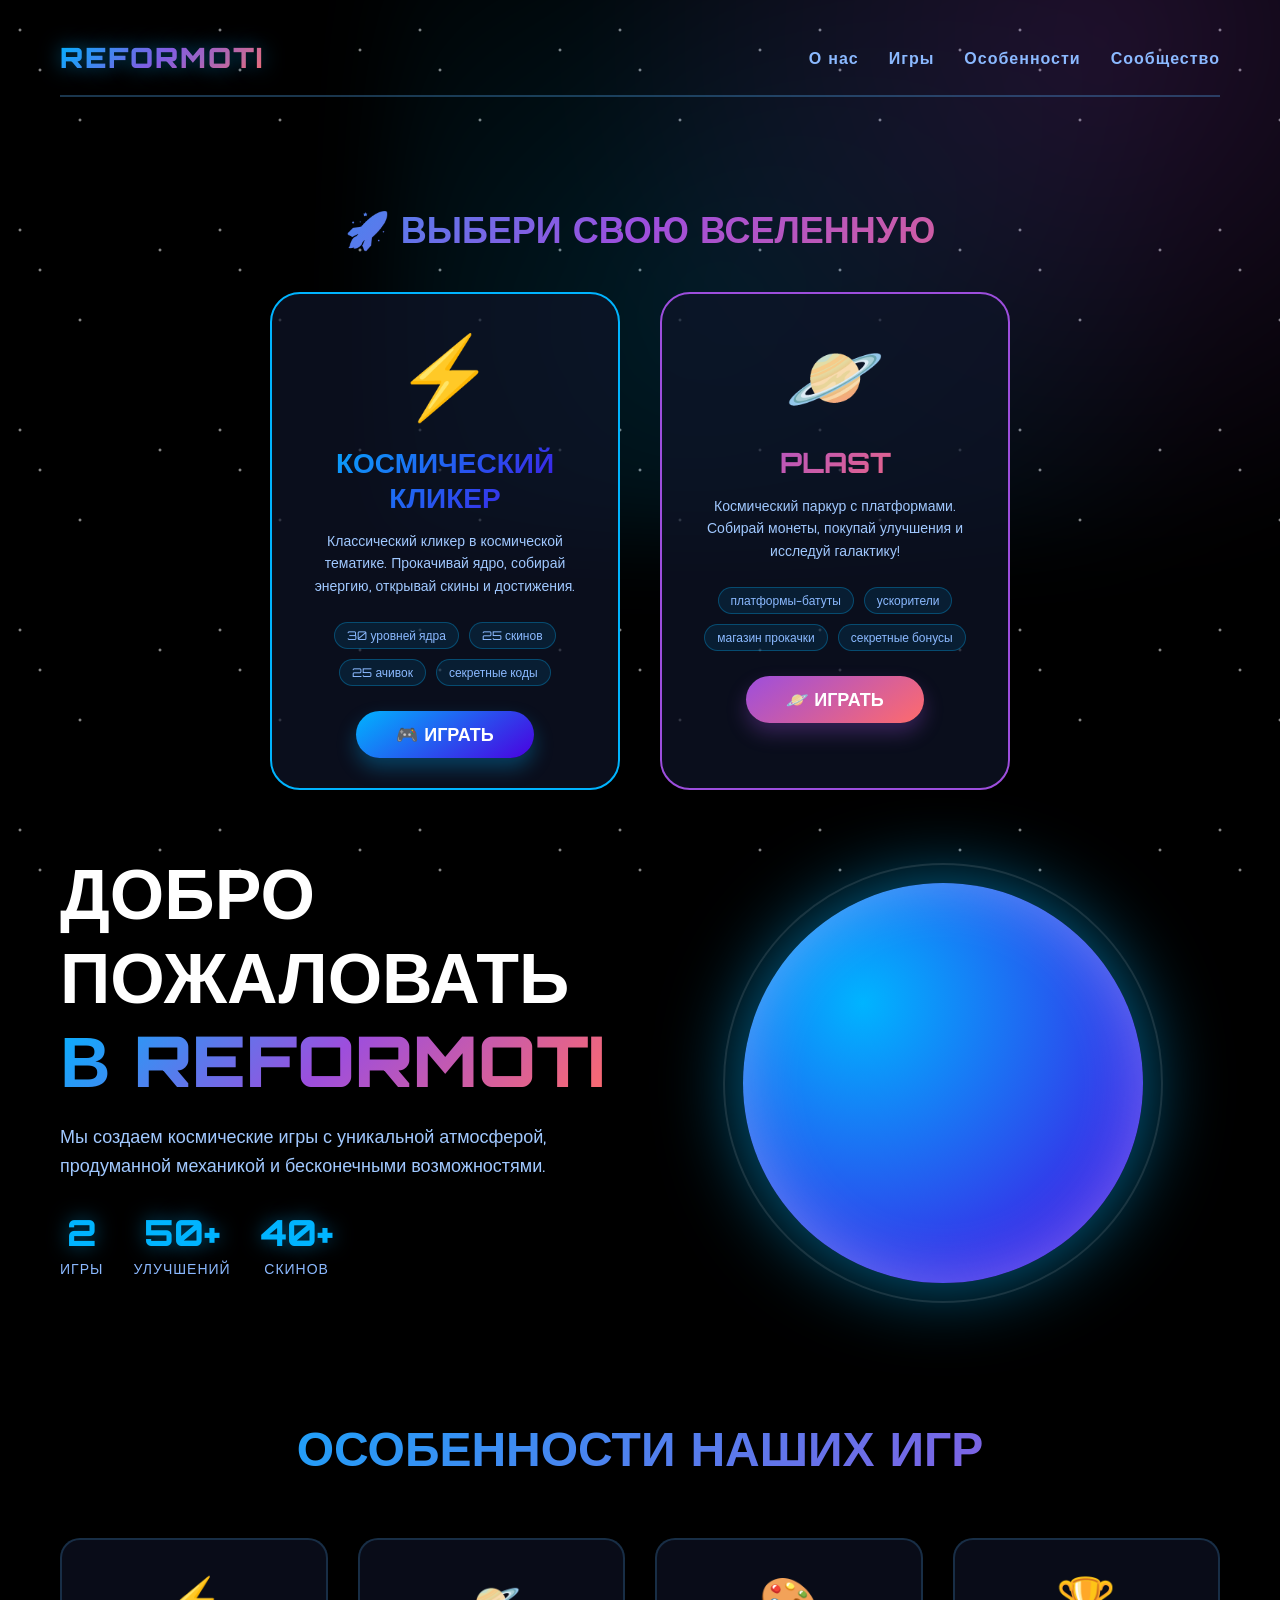
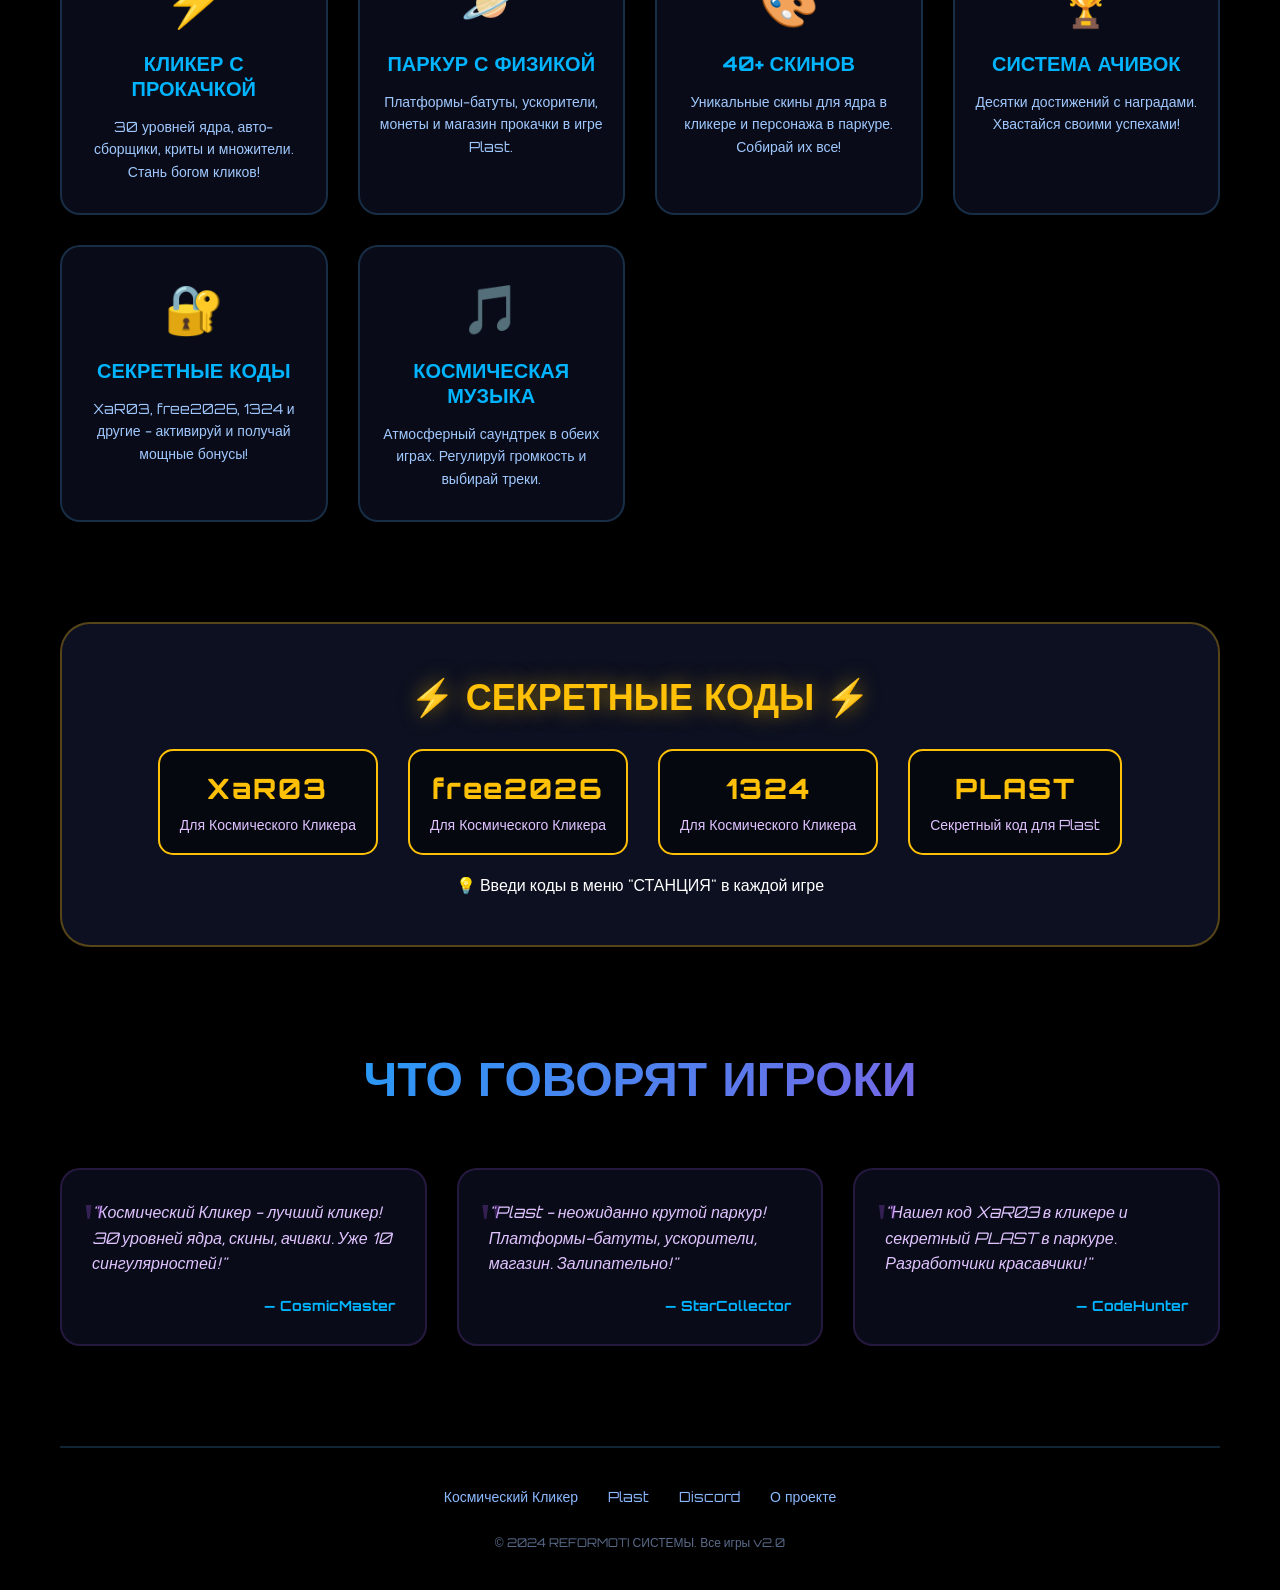
==== commit f3c643be: "Add files via upload" ====
--- a/index.html
+++ b/index.html
@@ -66,6 +66,149 @@
             width: 100%;
         }
         
+        /* СЕКЦИЯ ВЫБОРА ИГР */
+        .game-selector-section {
+            margin: 60px 0;
+            text-align: center;
+        }
+        
+        .selector-title {
+            font-size: 36px;
+            font-weight: 800;
+            margin-bottom: 40px;
+            background: linear-gradient(135deg, #00b4ff, #9d4edd, #ff6b6b);
+            -webkit-background-clip: text;
+            -webkit-text-fill-color: transparent;
+            background-clip: text;
+        }
+        
+        .game-cards {
+            display: flex;
+            justify-content: center;
+            gap: 40px;
+            flex-wrap: wrap;
+        }
+        
+        .game-card {
+            background: rgba(15,20,40,0.7);
+            backdrop-filter: blur(15px);
+            border: 2px solid rgba(88,179,255,0.3);
+            border-radius: 30px;
+            padding: 30px;
+            width: 350px;
+            transition: all 0.3s;
+            cursor: pointer;
+            position: relative;
+            overflow: hidden;
+        }
+        
+        .game-card::before {
+            content: '';
+            position: absolute;
+            top: 0;
+            left: -100%;
+            width: 100%;
+            height: 100%;
+            background: linear-gradient(90deg, transparent, rgba(255,255,255,0.1), transparent);
+            transition: left 0.5s;
+        }
+        
+        .game-card:hover {
+            transform: translateY(-10px);
+            border-color: #00b4ff;
+            box-shadow: 0 30px 50px rgba(0,180,255,0.3);
+        }
+        
+        .game-card:hover::before {
+            left: 100%;
+        }
+        
+        .game-card.cosmic {
+            border-color: #00b4ff;
+        }
+        
+        .game-card.plast {
+            border-color: #9d4edd;
+        }
+        
+        .game-icon {
+            font-size: 80px;
+            margin-bottom: 20px;
+        }
+        
+        .game-name {
+            font-size: 28px;
+            font-weight: 800;
+            margin-bottom: 15px;
+        }
+        
+        .game-name.cosmic {
+            background: linear-gradient(135deg, #00b4ff, #4a00e0);
+            -webkit-background-clip: text;
+            -webkit-text-fill-color: transparent;
+            background-clip: text;
+        }
+        
+        .game-name.plast {
+            background: linear-gradient(135deg, #9d4edd, #ff6b6b);
+            -webkit-background-clip: text;
+            -webkit-text-fill-color: transparent;
+            background-clip: text;
+        }
+        
+        .game-desc {
+            color: #a0c8ff;
+            font-size: 14px;
+            line-height: 1.6;
+            margin-bottom: 25px;
+        }
+        
+        .game-features {
+            display: flex;
+            flex-wrap: wrap;
+            gap: 10px;
+            justify-content: center;
+            margin-bottom: 25px;
+        }
+        
+        .game-feature {
+            background: rgba(0,180,255,0.1);
+            border: 1px solid rgba(0,180,255,0.3);
+            border-radius: 20px;
+            padding: 5px 12px;
+            font-size: 12px;
+            color: #8bb9ff;
+        }
+        
+        .game-btn {
+            display: inline-block;
+            padding: 12px 40px;
+            border-radius: 30px;
+            font-weight: 700;
+            font-size: 18px;
+            text-decoration: none;
+            transition: all 0.3s;
+            border: none;
+            cursor: pointer;
+        }
+        
+        .game-btn.cosmic {
+            background: linear-gradient(145deg, #00b4ff, #4a00e0);
+            color: white;
+            box-shadow: 0 10px 20px rgba(0,180,255,0.3);
+        }
+        
+        .game-btn.plast {
+            background: linear-gradient(145deg, #9d4edd, #ff6b6b);
+            color: white;
+            box-shadow: 0 10px 20px rgba(157,78,221,0.3);
+        }
+        
+        .game-btn:hover {
+            transform: translateY(-3px) scale(1.05);
+            box-shadow: 0 20px 30px rgba(0,180,255,0.5);
+        }
+        
         .hero {
             display: flex;
             align-items: center;
@@ -119,30 +262,6 @@
             color: #8bb9ff;
             text-transform: uppercase;
             letter-spacing: 1px;
-        }
-        
-        .play-btn {
-            background: linear-gradient(145deg, #00b4ff, #4a00e0);
-            border: none;
-            color: white;
-            padding: 18px 50px;
-            border-radius: 50px;
-            font-size: 20px;
-            font-weight: 800;
-            cursor: pointer;
-            transition: all 0.3s;
-            border: 2px solid rgba(255,255,255,0.2);
-            text-decoration: none;
-            display: inline-block;
-            font-family: 'Orbitron', sans-serif;
-            letter-spacing: 2px;
-            box-shadow: 0 10px 30px rgba(0,180,255,0.3);
-            animation: pulse 2s infinite;
-        }
-        
-        .play-btn:hover {
-            transform: translateY(-3px);
-            box-shadow: 0 20px 40px rgba(0,180,255,0.5);
         }
         
         .hero-image {
@@ -372,6 +491,11 @@
                 width: 300px;
                 height: 300px;
             }
+            
+            .game-card {
+                width: 100%;
+                max-width: 350px;
+            }
         }
     </style>
 </head>
@@ -383,86 +507,120 @@
         <nav class="fade-in">
             <div class="logo">REFORMOTI</div>
             <div class="nav-links">
-                <a href="#about">О игре</a>
+                <a href="#about">О нас</a>
+                <a href="#games">Игры</a>
                 <a href="#features">Особенности</a>
-                <a href="#codes">Коды</a>
                 <a href="#community">Сообщество</a>
             </div>
-            <a href="game.html" class="btn btn-discord">
-                <span>🎮</span> ИГРАТЬ СЕЙЧАС
-            </a>
         </nav>
         
-        <section class="hero">
-            <div class="hero-content fade-in">
+        <!-- НОВАЯ СЕКЦИЯ ВЫБОРА ИГР -->
+        <section id="games" class="game-selector-section fade-in">
+            <h2 class="selector-title">🚀 ВЫБЕРИ СВОЮ ВСЕЛЕННУЮ</h2>
+            <div class="game-cards">
+                <!-- Карточка Космического Кликера -->
+                <div class="game-card cosmic">
+                    <div class="game-icon">⚡</div>
+                    <h3 class="game-name cosmic">КОСМИЧЕСКИЙ КЛИКЕР</h3>
+                    <p class="game-desc">
+                        Классический кликер в космической тематике. 
+                        Прокачивай ядро, собирай энергию, открывай скины и достижения.
+                    </p>
+                    <div class="game-features">
+                        <span class="game-feature">30 уровней ядра</span>
+                        <span class="game-feature">25 скинов</span>
+                        <span class="game-feature">25 ачивок</span>
+                        <span class="game-feature">секретные коды</span>
+                    </div>
+                    <a href="game.html" class="game-btn cosmic">🎮 ИГРАТЬ</a>
+                </div>
+                
+                <!-- Карточка Plast - НОВАЯ ИГРА -->
+                <div class="game-card plast">
+                    <div class="game-icon">🪐</div>
+                    <h3 class="game-name plast">PLAST</h3>
+                    <p class="game-desc">
+                        Космический паркур с платформами. 
+                        Собирай монеты, покупай улучшения и исследуй галактику!
+                    </p>
+                    <div class="game-features">
+                        <span class="game-feature">платформы-батуты</span>
+                        <span class="game-feature">ускорители</span>
+                        <span class="game-feature">магазин прокачки</span>
+                        <span class="game-feature">секретные бонусы</span>
+                    </div>
+                    <a href="plast.html" class="game-btn plast">🪐 ИГРАТЬ</a>
+                </div>
+            </div>
+        </section>
+        
+        <section class="hero fade-in">
+            <div class="hero-content">
                 <h1 class="hero-title">
-                    КОСМИЧЕСКИЙ<br>
-                    <span class="gradient-text">КЛИКЕР</span>
+                    ДОБРО ПОЖАЛОВАТЬ<br>
+                    <span class="gradient-text">В REFORMOTI</span>
                 </h1>
                 <p class="hero-subtitle">
-                    Погрузитесь в бескрайние просторы вселенной. Создавайте сингулярности, 
-                    открывайте уникальные скины и станьте повелителем галактики!
+                    Мы создаем космические игры с уникальной атмосферой, 
+                    продуманной механикой и бесконечными возможностями.
                 </p>
                 <div class="hero-stats">
                     <div class="stat-item">
-                        <div class="stat-number">30+</div>
-                        <div class="stat-label">УРОВНЕЙ ЯДРА</div>
+                        <div class="stat-number">2</div>
+                        <div class="stat-label">ИГРЫ</div>
                     </div>
                     <div class="stat-item">
-                        <div class="stat-number">25</div>
+                        <div class="stat-number">50+</div>
+                        <div class="stat-label">УЛУЧШЕНИЙ</div>
+                    </div>
+                    <div class="stat-item">
+                        <div class="stat-number">40+</div>
                         <div class="stat-label">СКИНОВ</div>
                     </div>
-                    <div class="stat-item">
-                        <div class="stat-number">25</div>
-                        <div class="stat-label">АЧИВОК</div>
-                    </div>
-                </div>
-                <a href="game.html" class="play-btn">
-                    🚀 ИГРАТЬ
-                </a>
-            </div>
-            <div class="hero-image fade-in">
+                </div>
+            </div>
+            <div class="hero-image">
                 <div class="core-preview"></div>
             </div>
         </section>
         
         <section id="features">
-            <h2 class="section-title fade-in">ОСОБЕННОСТИ ИГРЫ</h2>
+            <h2 class="section-title fade-in">ОСОБЕННОСТИ НАШИХ ИГР</h2>
             <div class="features-grid">
                 <div class="feature-card fade-in">
                     <div class="feature-icon">⚡</div>
-                    <div class="feature-title">30 УРОВНЕЙ ЯДРА</div>
-                    <div class="feature-desc">От базового импульса до божественной мощи. Каждый уровень увеличивает силу клика.</div>
+                    <div class="feature-title">КЛИКЕР С ПРОКАЧКОЙ</div>
+                    <div class="feature-desc">30 уровней ядра, авто-сборщики, криты и множители. Стань богом кликов!</div>
                 </div>
                 
                 <div class="feature-card fade-in">
-                    <div class="feature-icon">🌀</div>
-                    <div class="feature-title">30 АВТО-УЛУЧШЕНИЙ</div>
-                    <div class="feature-desc">Автоматический сбор энергии с помощью космических двигателей.</div>
+                    <div class="feature-icon">🪐</div>
+                    <div class="feature-title">ПАРКУР С ФИЗИКОЙ</div>
+                    <div class="feature-desc">Платформы-батуты, ускорители, монеты и магазин прокачки в игре Plast.</div>
                 </div>
                 
                 <div class="feature-card fade-in">
                     <div class="feature-icon">🎨</div>
-                    <div class="feature-title">25 СКИНОВ</div>
-                    <div class="feature-desc">Уникальные скины ядра: от туманностей до легендарных артефактов.</div>
+                    <div class="feature-title">40+ СКИНОВ</div>
+                    <div class="feature-desc">Уникальные скины для ядра в кликере и персонажа в паркуре. Собирай их все!</div>
                 </div>
                 
                 <div class="feature-card fade-in">
                     <div class="feature-icon">🏆</div>
-                    <div class="feature-title">25 АЧИВОК</div>
-                    <div class="feature-desc">Достижения с наградами и анимациями. Станьте легендой!</div>
+                    <div class="feature-title">СИСТЕМА АЧИВОК</div>
+                    <div class="feature-desc">Десятки достижений с наградами. Хвастайся своими успехами!</div>
                 </div>
                 
                 <div class="feature-card fade-in">
                     <div class="feature-icon">🔐</div>
                     <div class="feature-title">СЕКРЕТНЫЕ КОДЫ</div>
-                    <div class="feature-desc">XaR03, free2026, 1324 - активируйте и получите мощные бонусы!</div>
+                    <div class="feature-desc">XaR03, free2026, 1324 и другие - активируй и получай мощные бонусы!</div>
                 </div>
                 
                 <div class="feature-card fade-in">
                     <div class="feature-icon">🎵</div>
                     <div class="feature-title">КОСМИЧЕСКАЯ МУЗЫКА</div>
-                    <div class="feature-desc">Атмосферный саундтрек и звуковые эффекты для полного погружения.</div>
+                    <div class="feature-desc">Атмосферный саундтрек в обеих играх. Регулируй громкость и выбирай треки.</div>
                 </div>
             </div>
         </section>
@@ -472,19 +630,23 @@
             <div class="codes-grid">
                 <div class="code-item">
                     <div class="code-value">XaR03</div>
-                    <div class="code-desc">+290M к клику, ×940 множитель</div>
+                    <div class="code-desc">Для Космического Кликера</div>
                 </div>
                 <div class="code-item">
                     <div class="code-value">free2026</div>
-                    <div class="code-desc">+15M энергии, ×2 множитель</div>
+                    <div class="code-desc">Для Космического Кликера</div>
                 </div>
                 <div class="code-item">
                     <div class="code-value">1324</div>
-                    <div class="code-desc">+98.4M к клику</div>
+                    <div class="code-desc">Для Космического Кликера</div>
+                </div>
+                <div class="code-item">
+                    <div class="code-value">PLAST</div>
+                    <div class="code-desc">Секретный код для Plast</div>
                 </div>
             </div>
             <div class="code-hint mt-4">
-                💡 Введи коды в меню "СТАНЦИЯ" в игре
+                💡 Введи коды в меню "СТАНЦИЯ" в каждой игре
             </div>
         </section>
         
@@ -493,21 +655,21 @@
             <div class="testimonials-grid">
                 <div class="testimonial-card fade-in">
                     <div class="testimonial-text">
-                        "Лучший кликер, в который я играл! 30 уровней ядра - это нечто. Уже 5 сингулярностей!"
+                        "Космический Кликер - лучший кликер! 30 уровней ядра, скины, ачивки. Уже 10 сингулярностей!"
                     </div>
                     <div class="testimonial-author">— CosmicMaster</div>
                 </div>
                 
                 <div class="testimonial-card fade-in">
                     <div class="testimonial-text">
-                        "Скины просто космос! Особенно Легенда Реформати. А ачивки с анимациями - огонь!"
+                        "Plast - неожиданно крутой паркур! Платформы-батуты, ускорители, магазин. Залипательно!"
                     </div>
                     <div class="testimonial-author">— StarCollector</div>
                 </div>
                 
                 <div class="testimonial-card fade-in">
                     <div class="testimonial-text">
-                        "Нашел код XaR03 - теперь мой клик дает 290M! Игра стал еще интереснее."
+                        "Нашел код XaR03 в кликере и секретный PLAST в паркуре. Разработчики красавчики!"
                     </div>
                     <div class="testimonial-author">— CodeHunter</div>
                 </div>
@@ -516,13 +678,13 @@
         
         <footer>
             <div class="footer-links">
-                <a href="game.html">Играть</a>
+                <a href="game.html">Космический Кликер</a>
+                <a href="plast.html">Plast</a>
                 <a href="https://discord.gg/8d2RQHvGhH" target="_blank">Discord</a>
                 <a href="#about">О проекте</a>
-                <a href="#features">Обновления</a>
             </div>
             <div class="copyright">
-                © 2024 REFORMOTI СИСТЕМЫ. Космический Кликер v2.0
+                © 2024 REFORMOTI СИСТЕМЫ. Все игры v2.0
             </div>
         </footer>
     </div>
